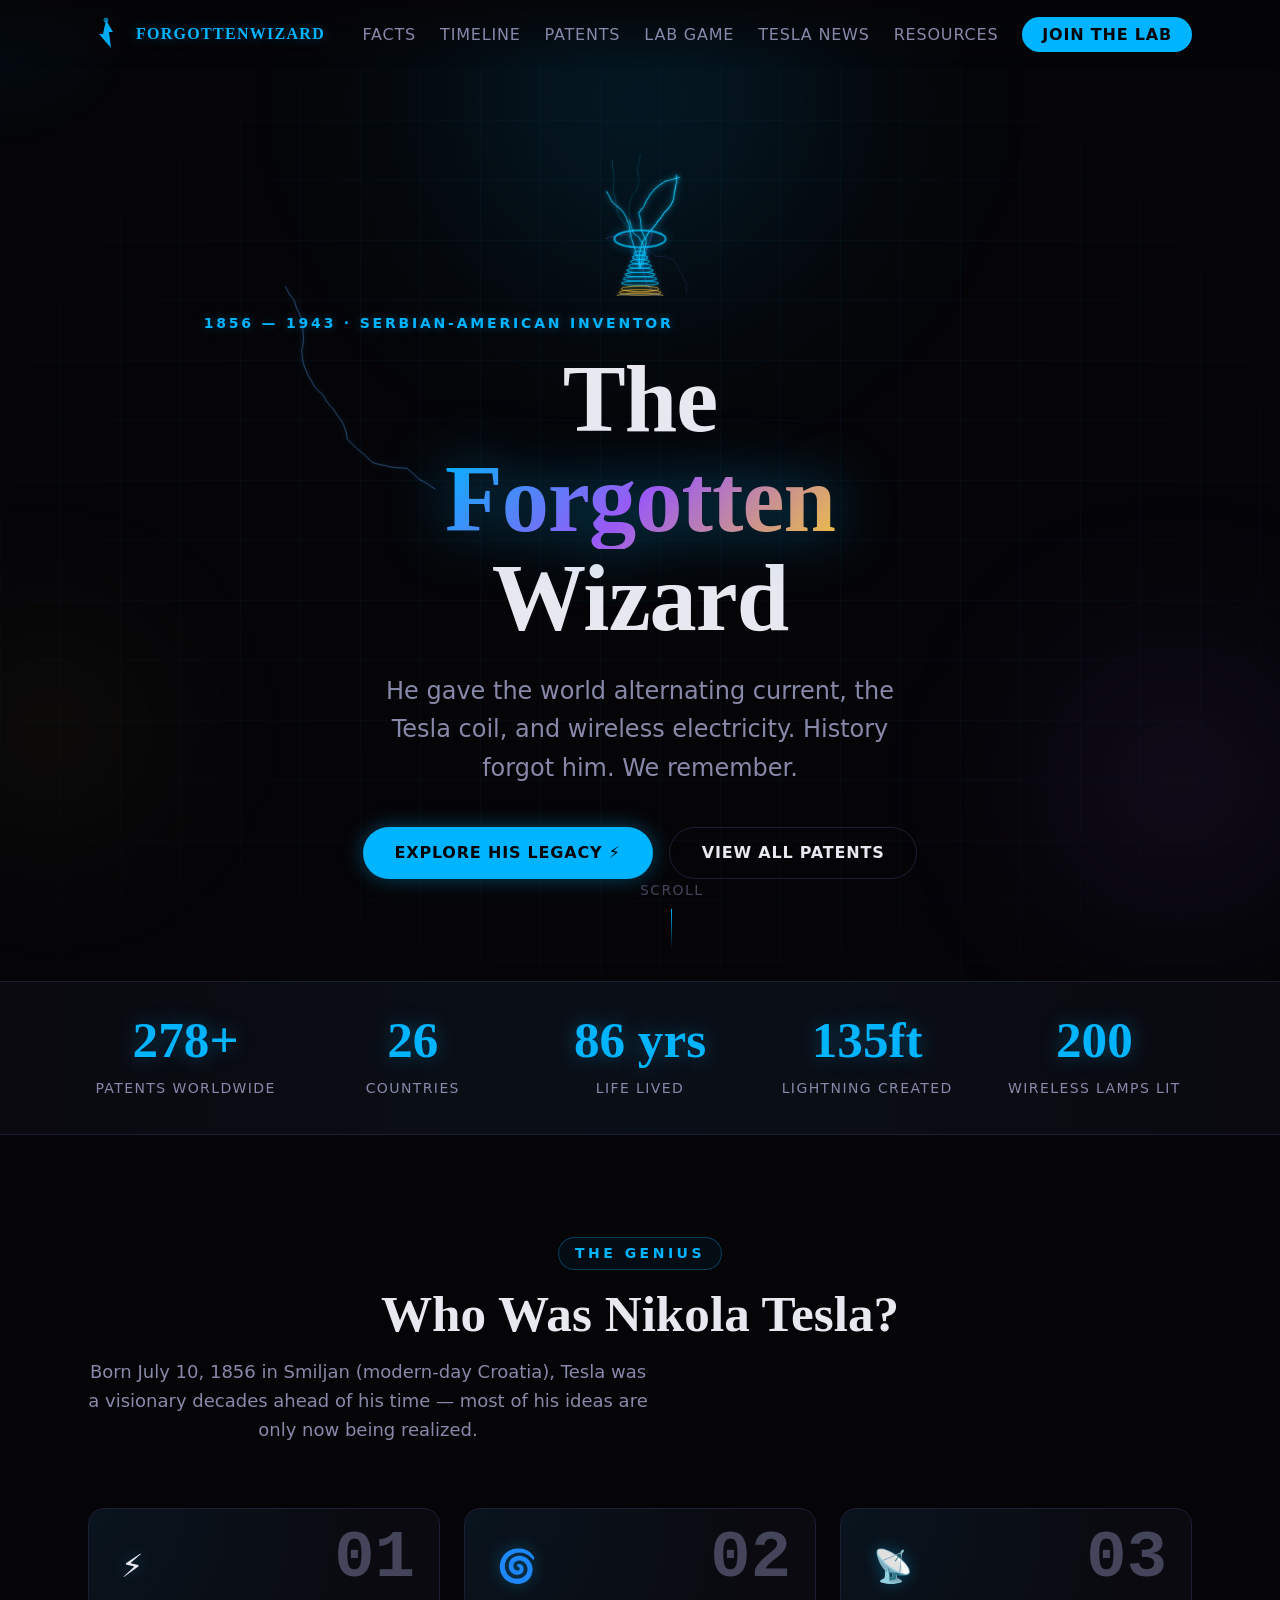
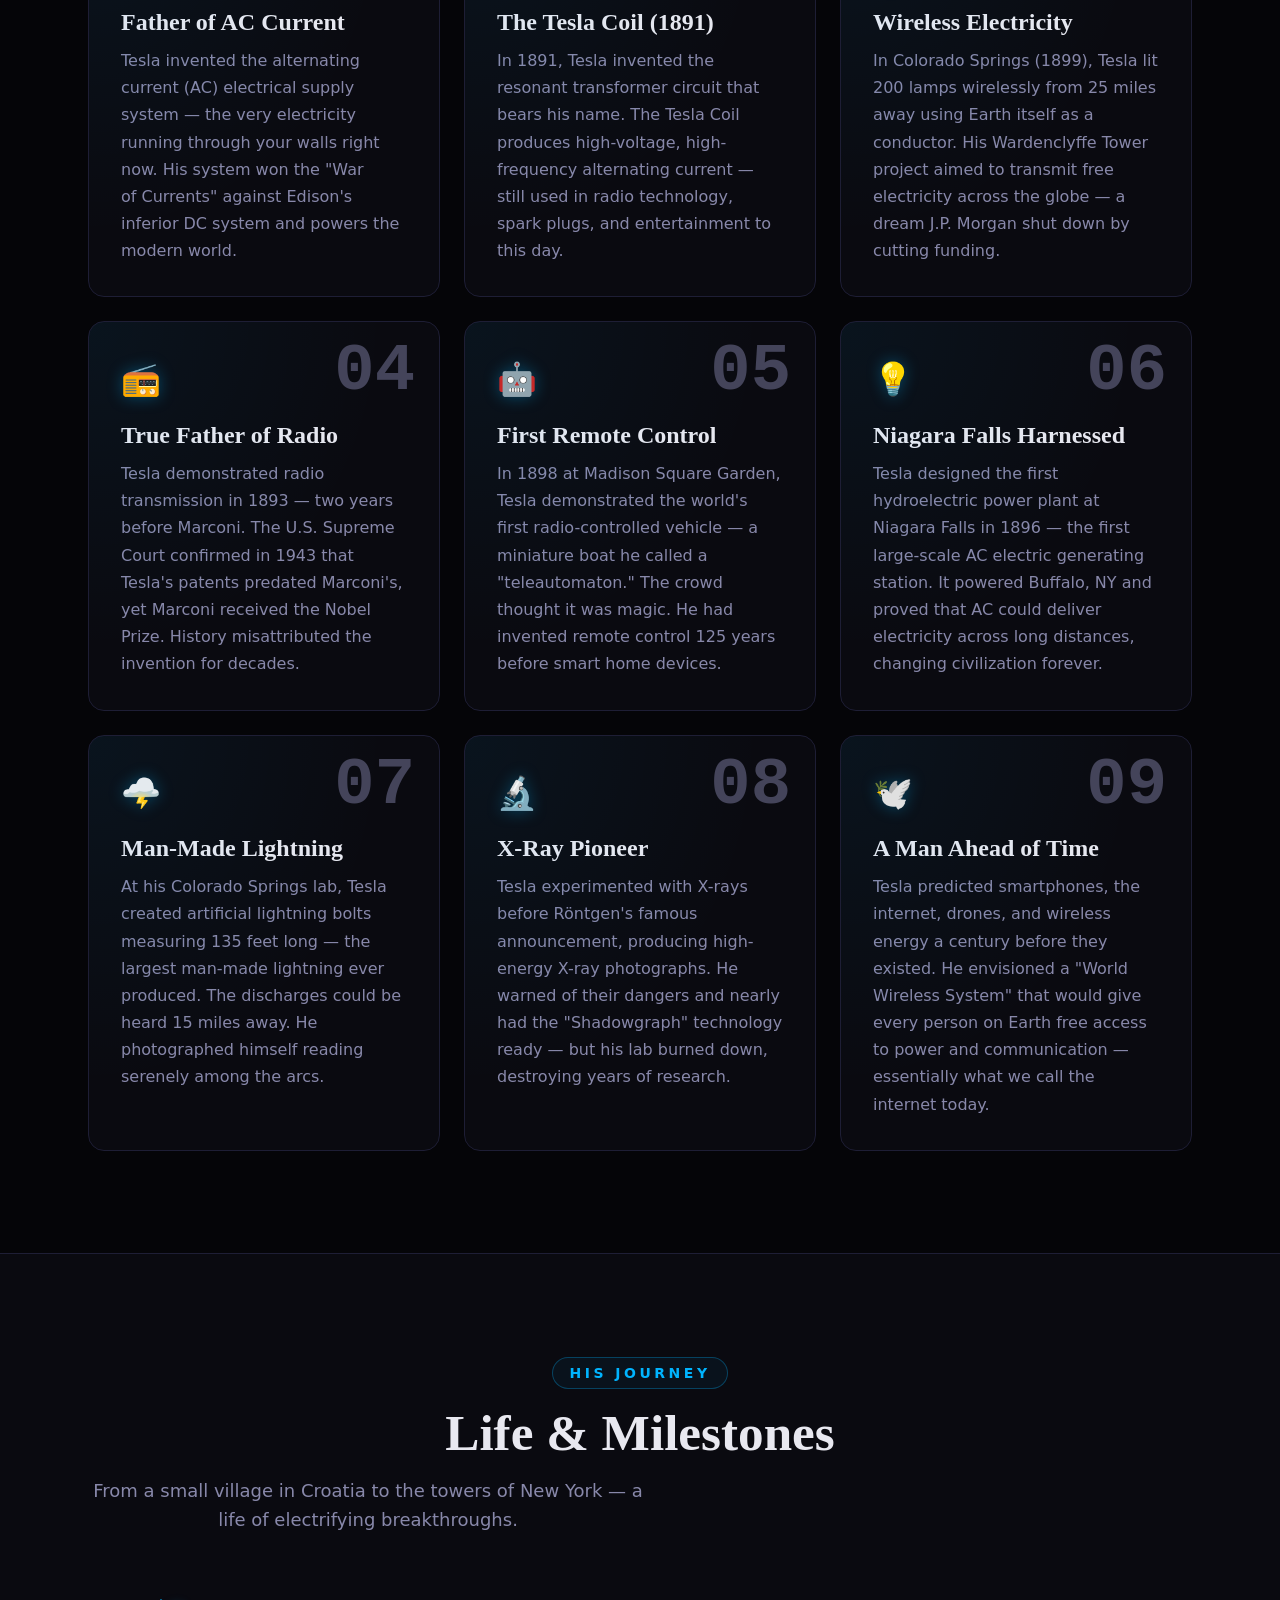
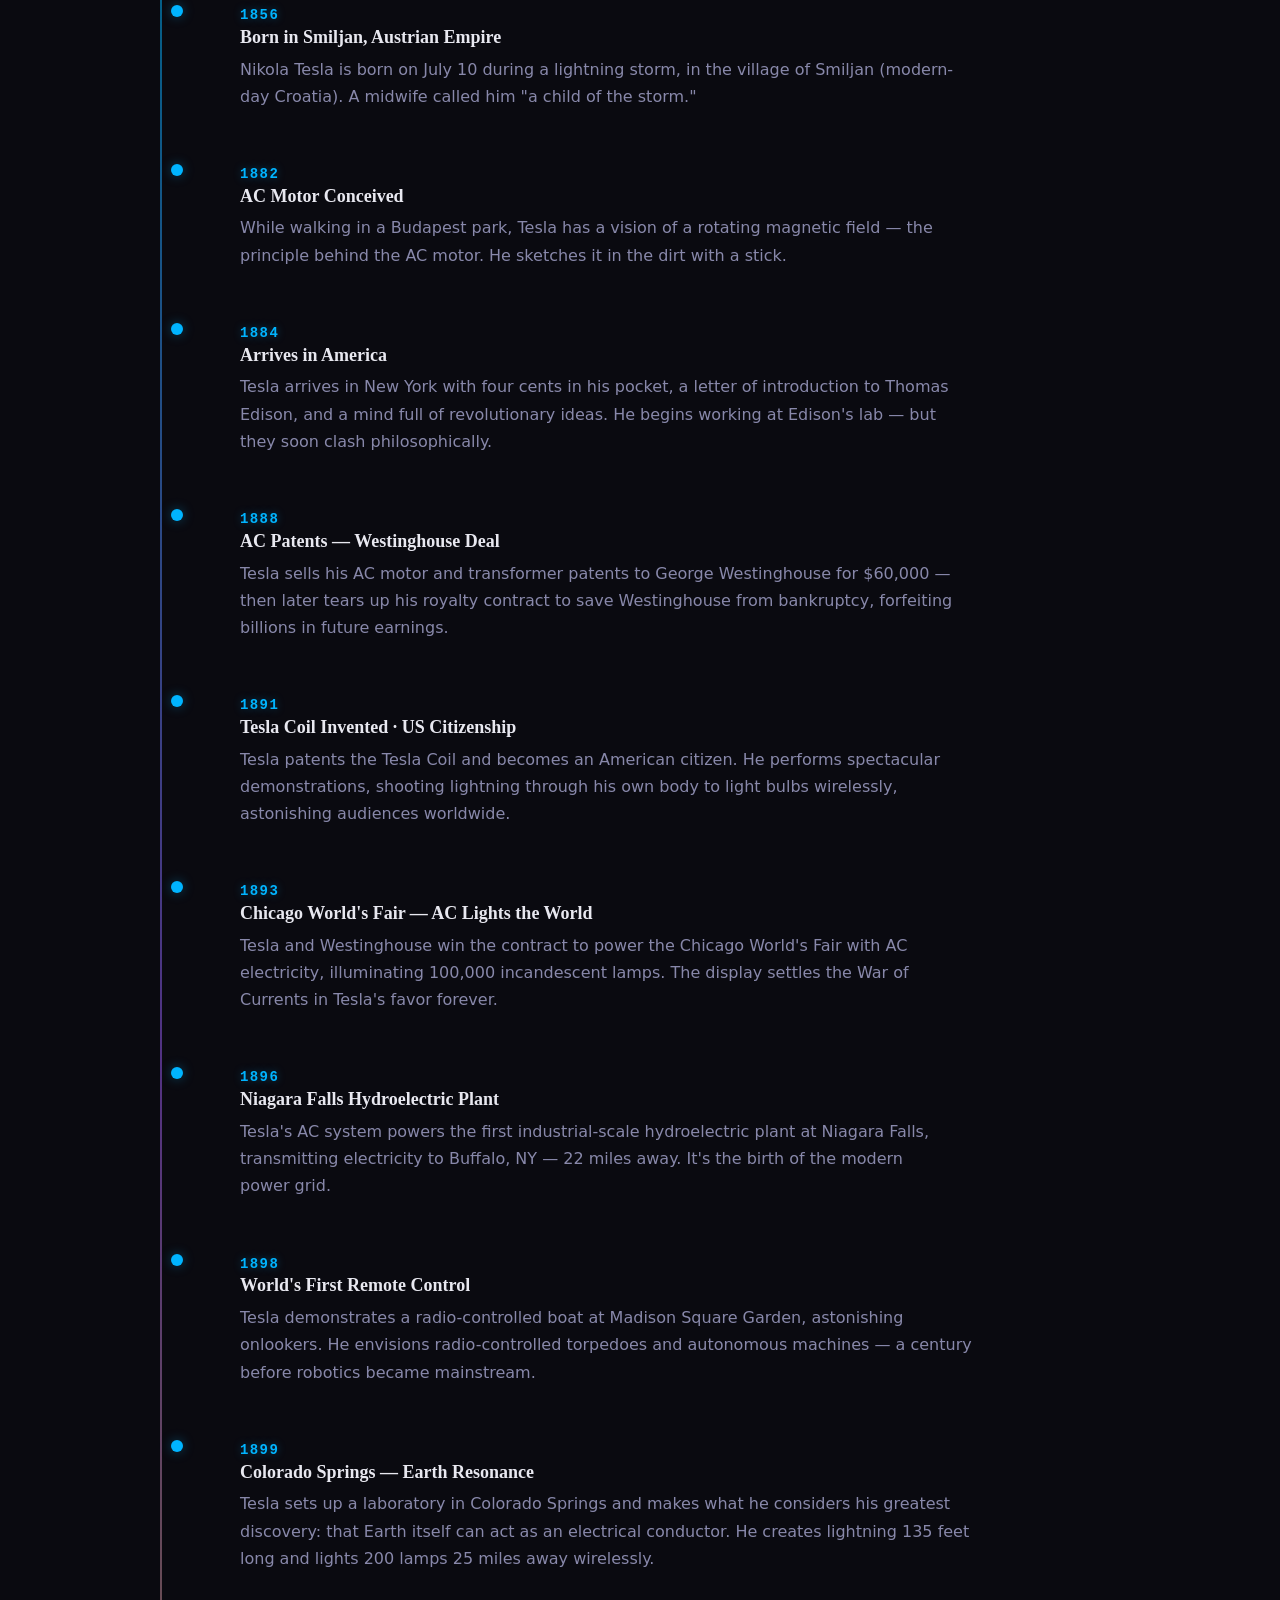
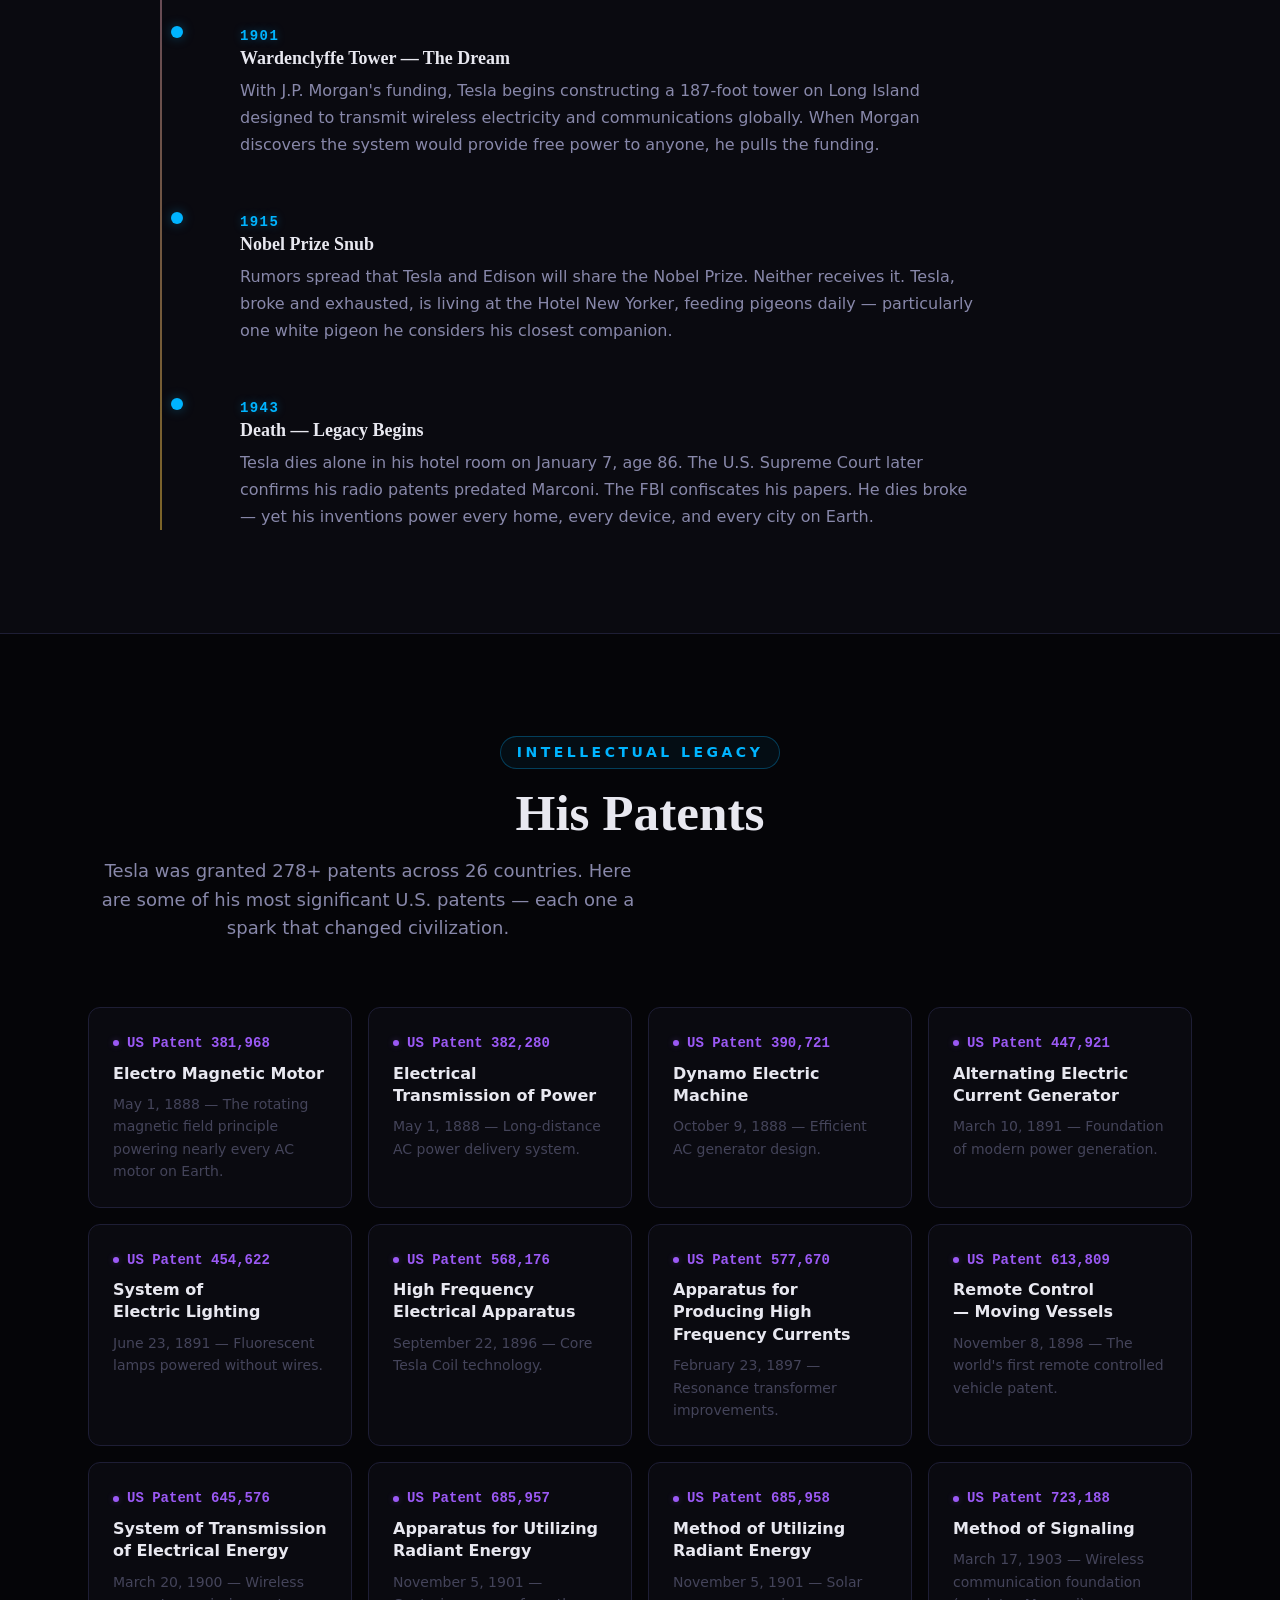
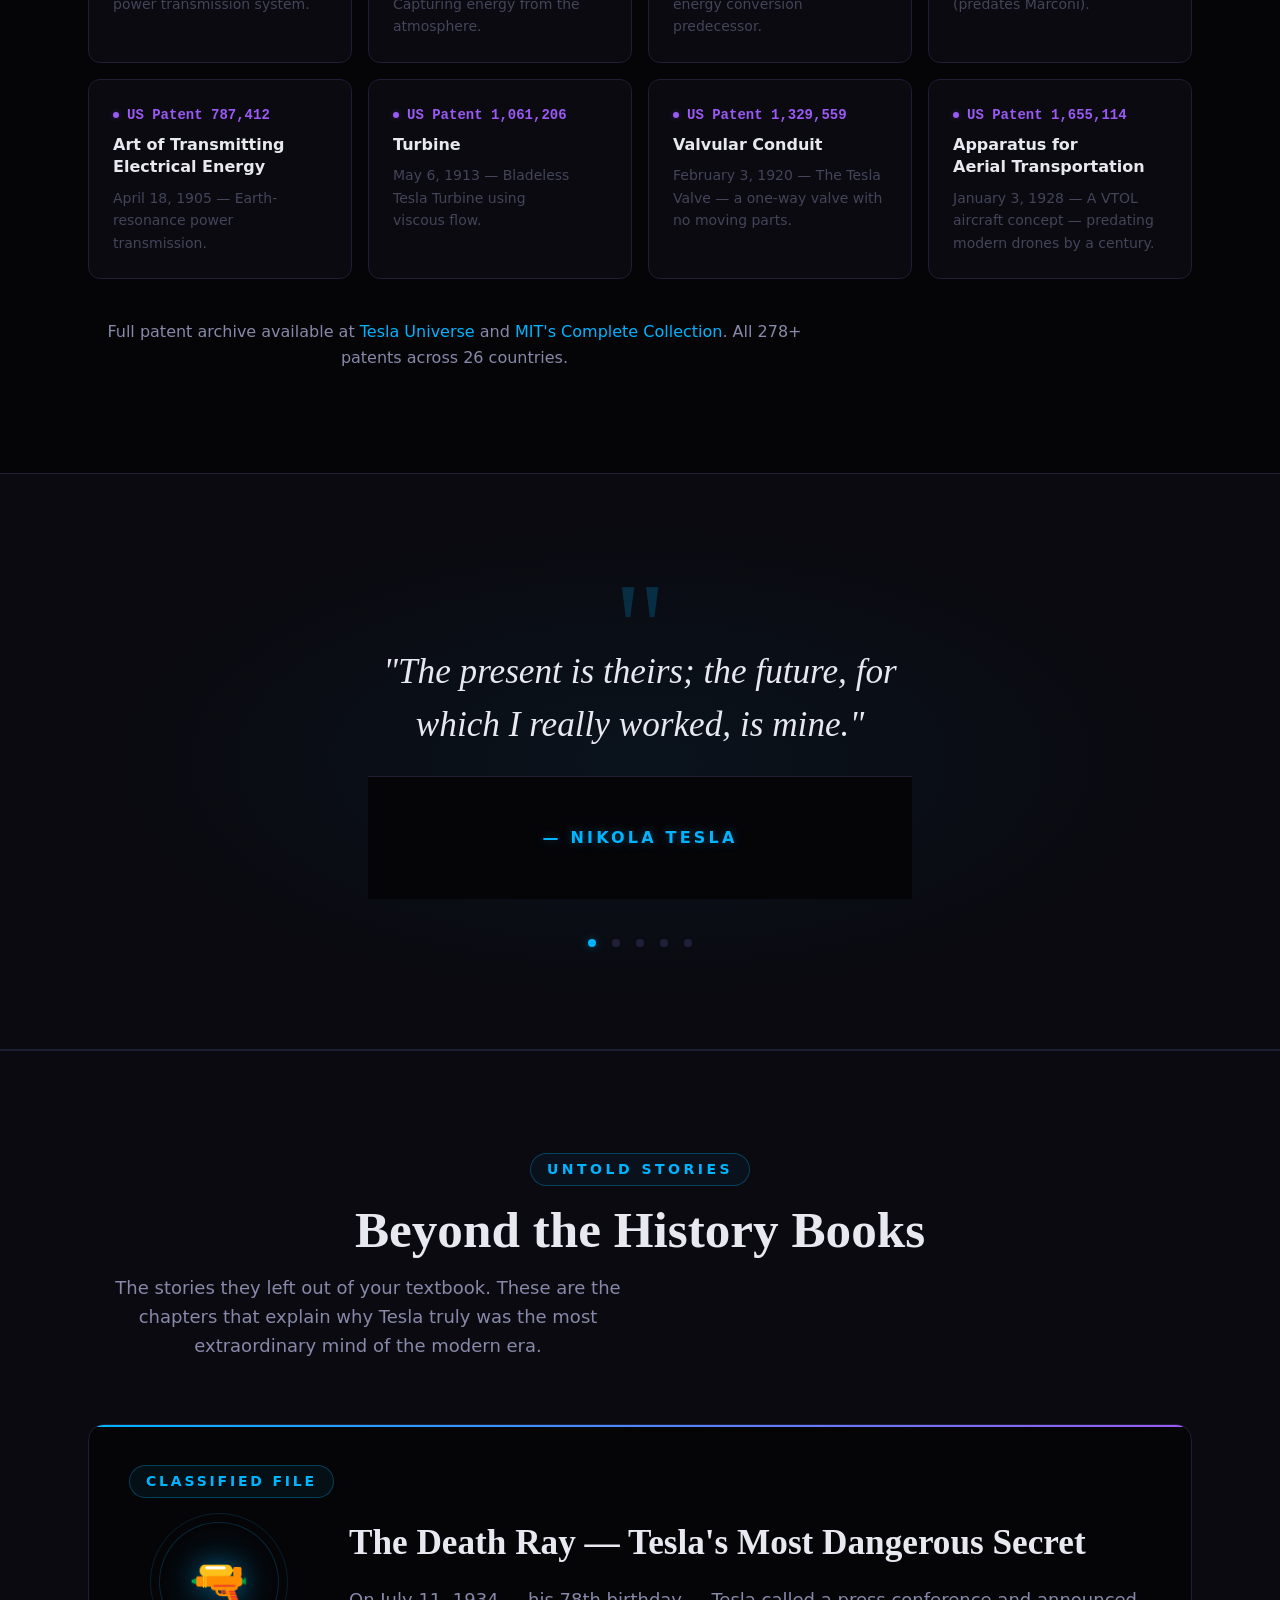
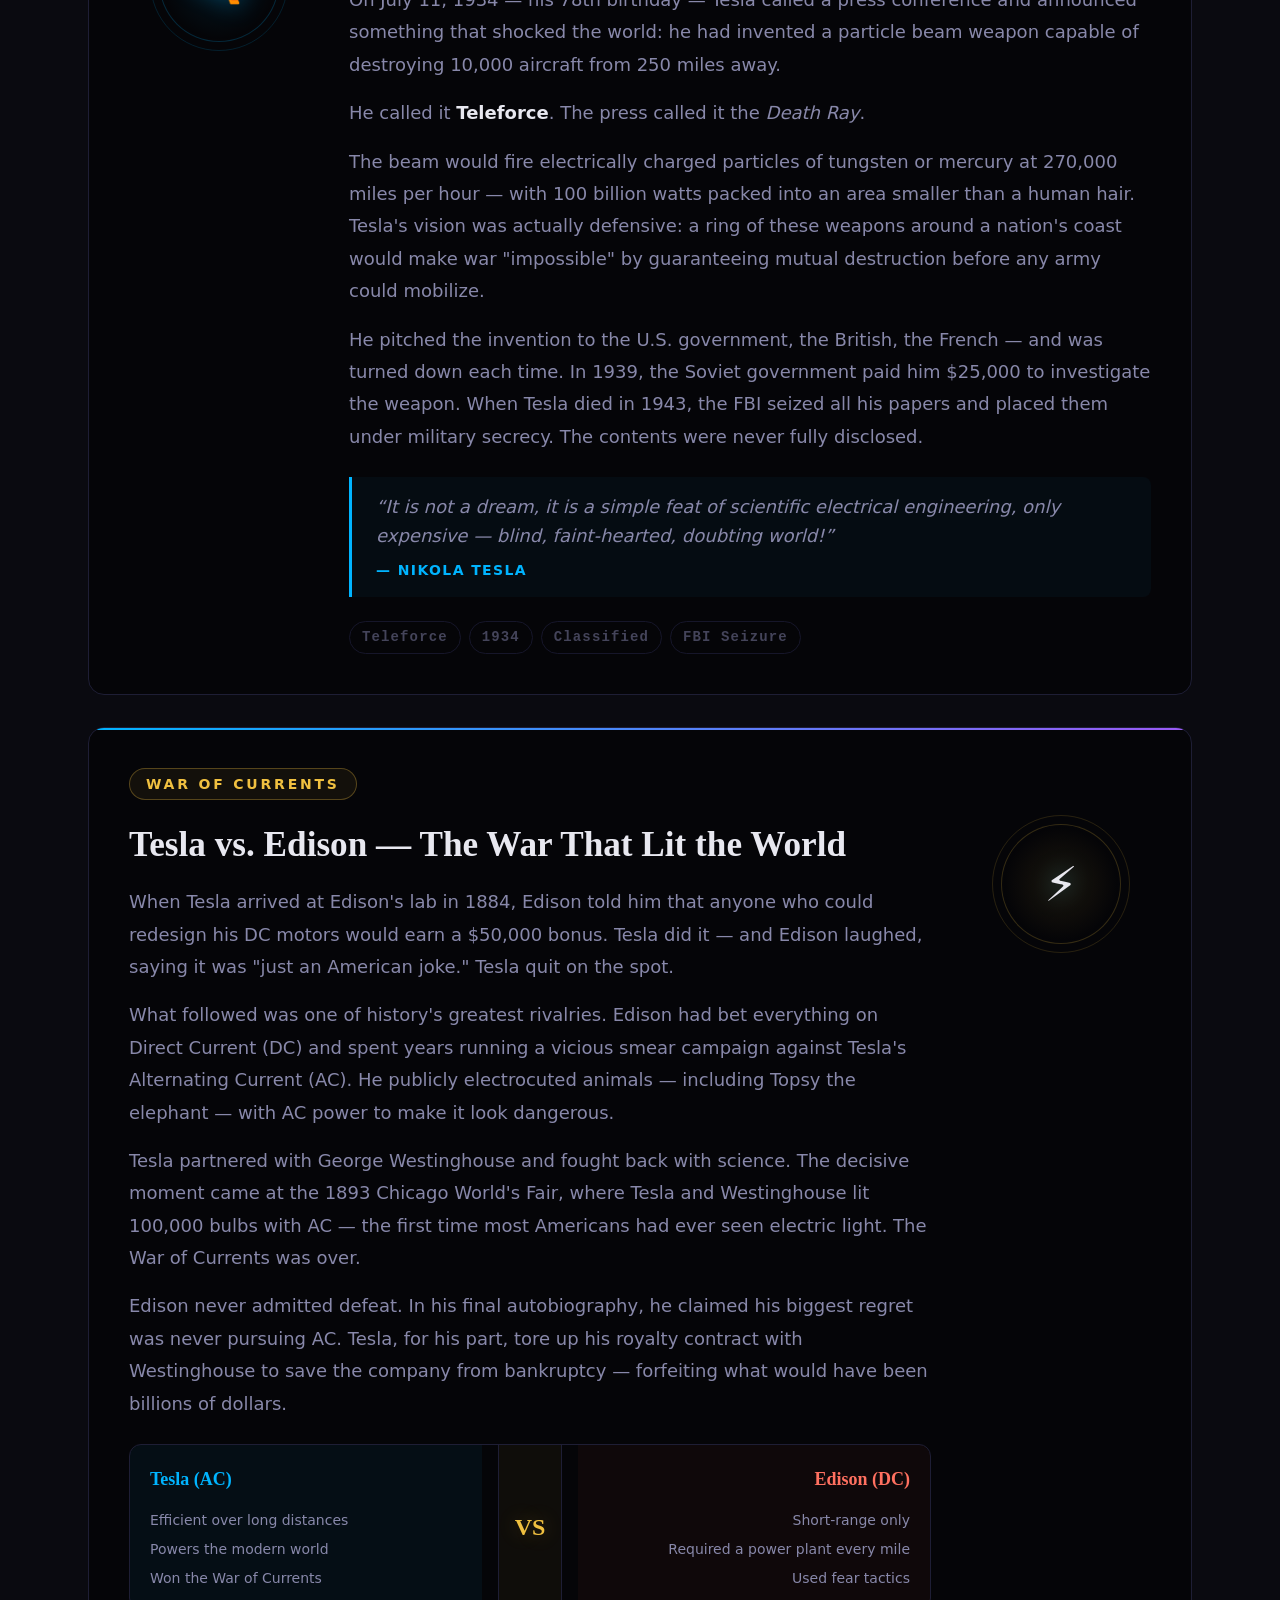
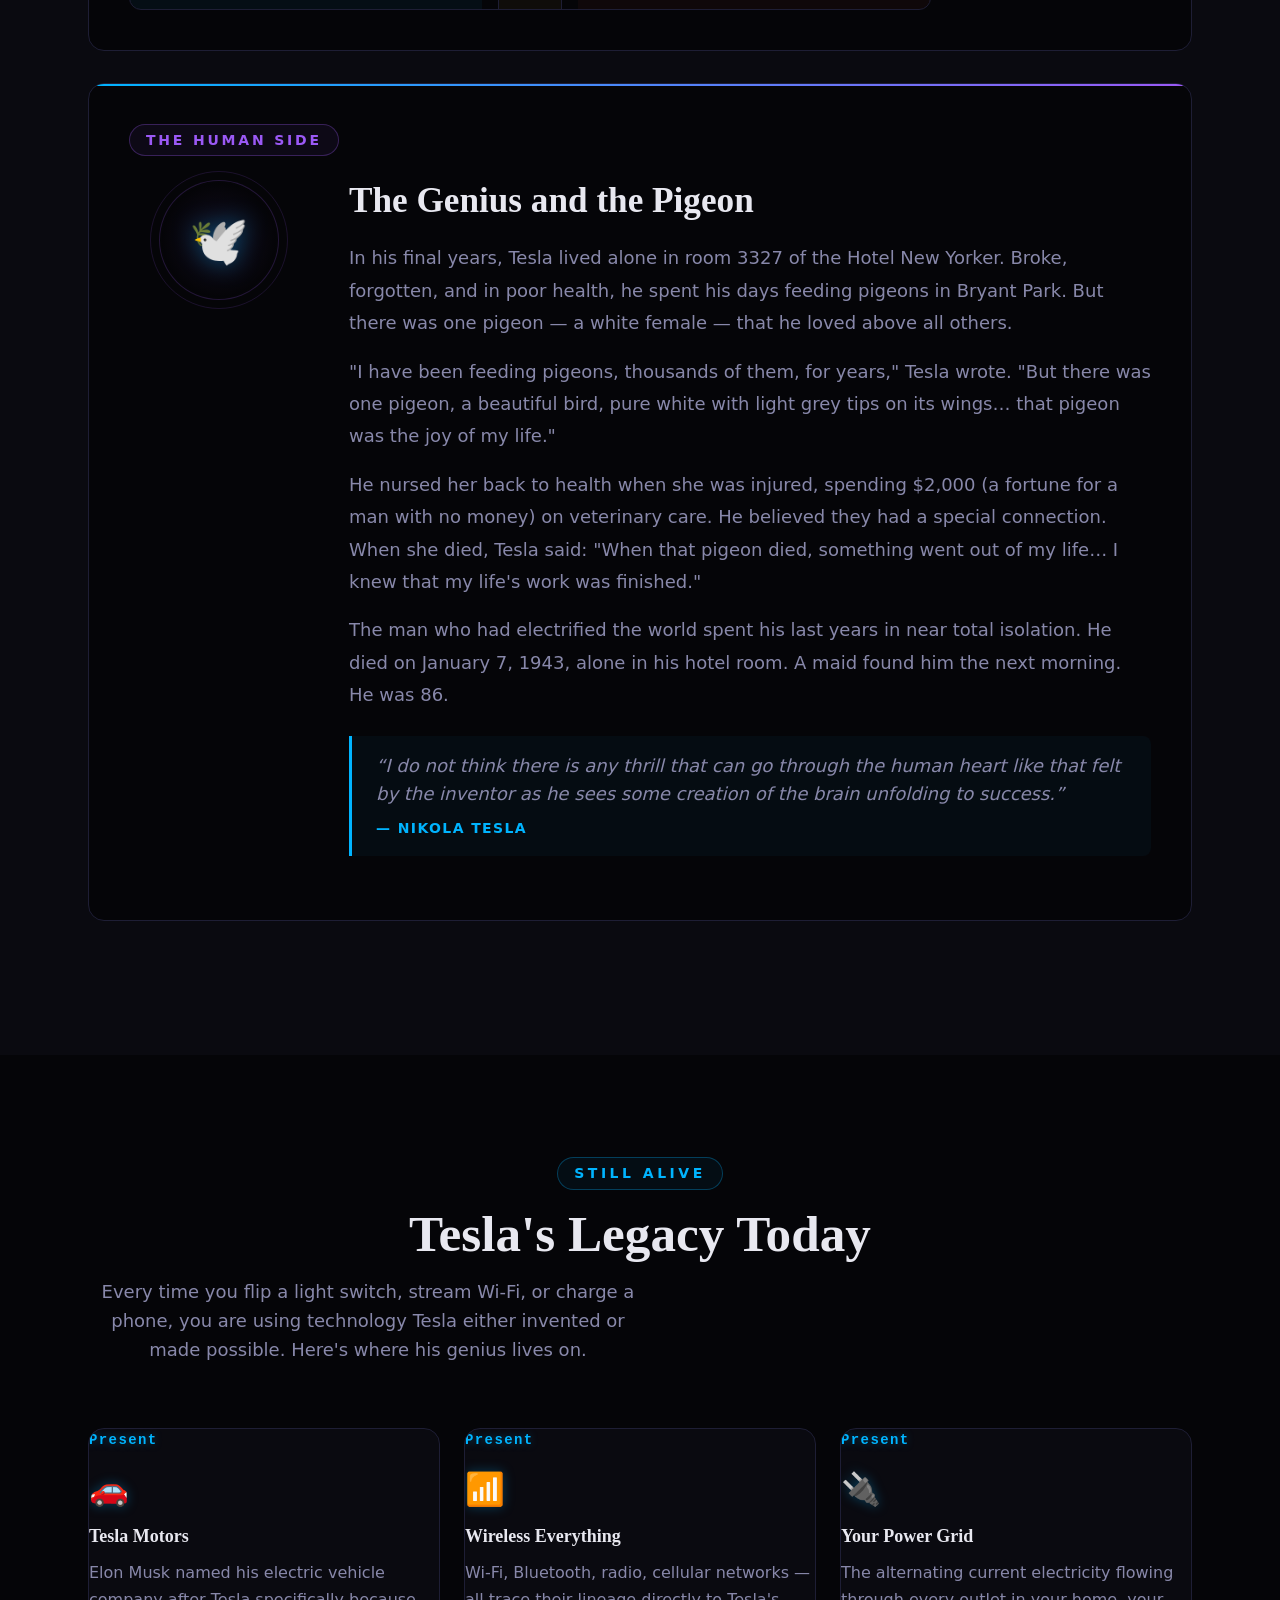
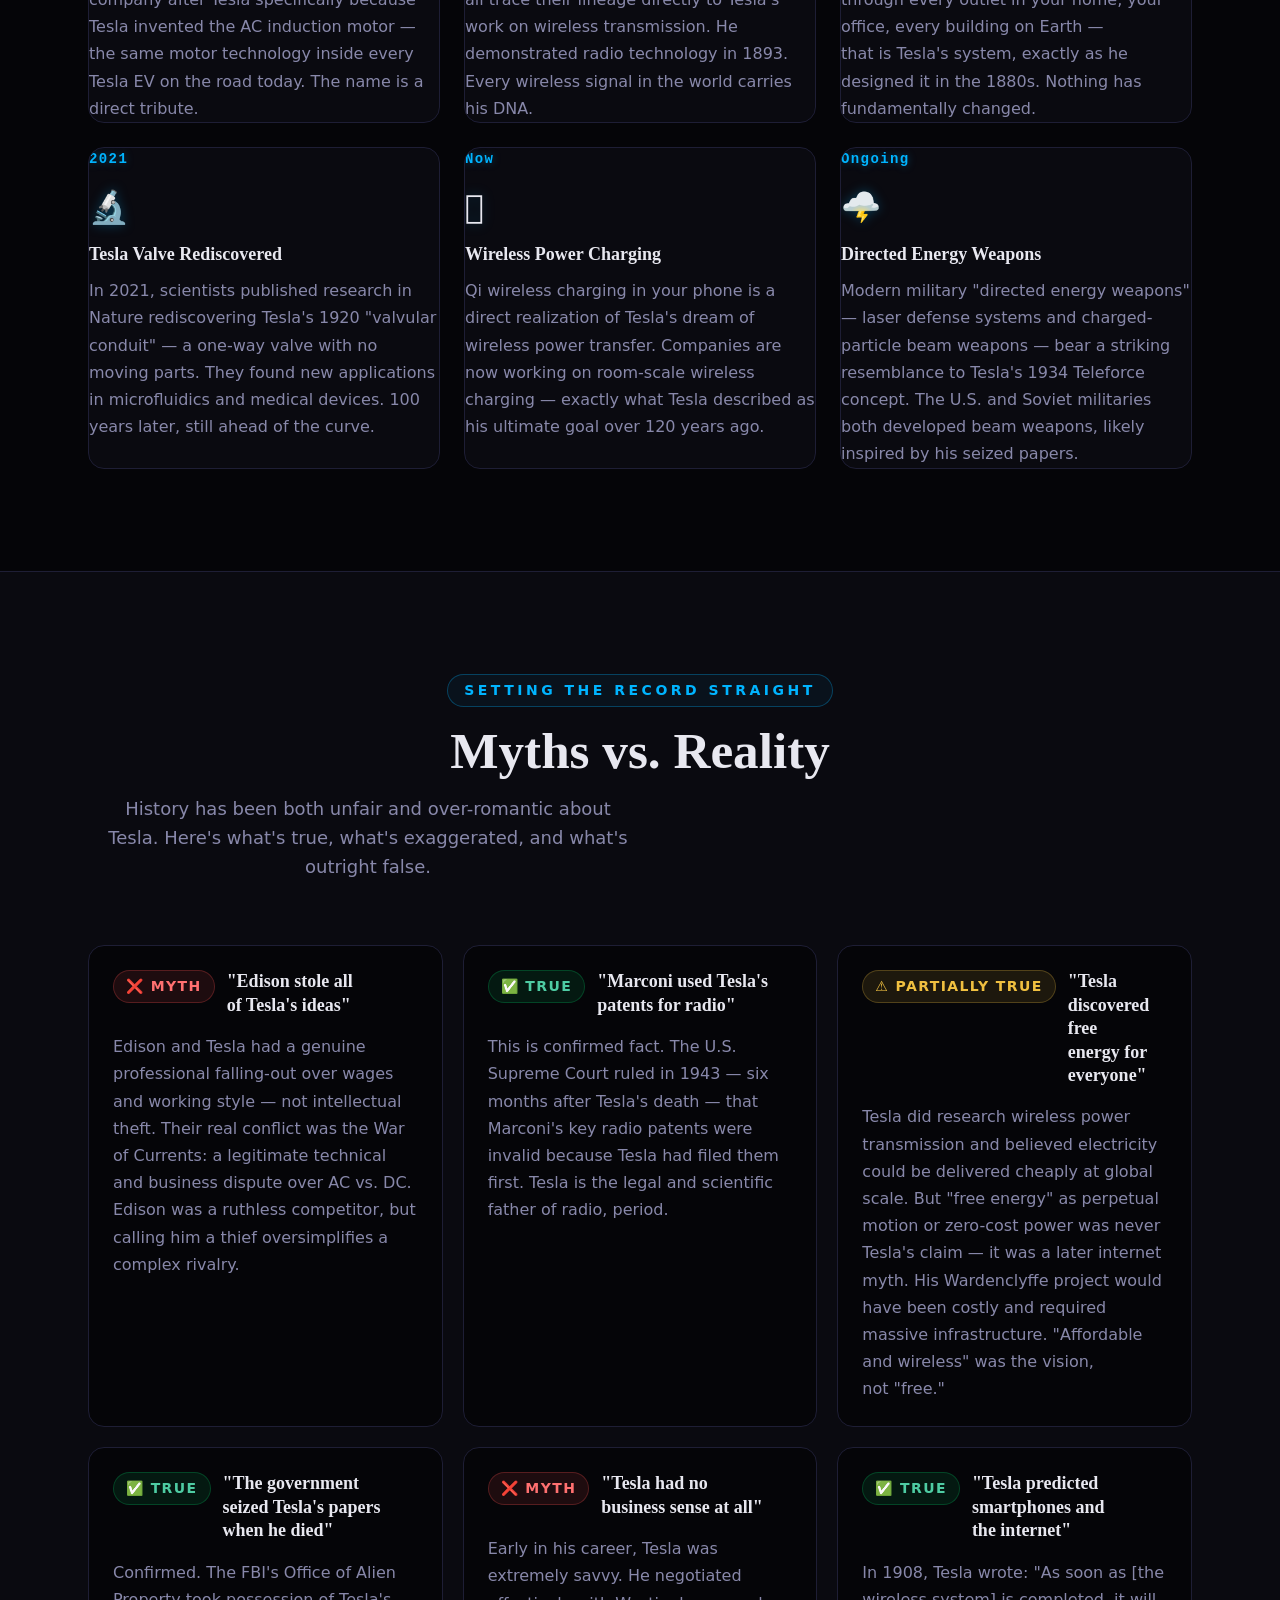
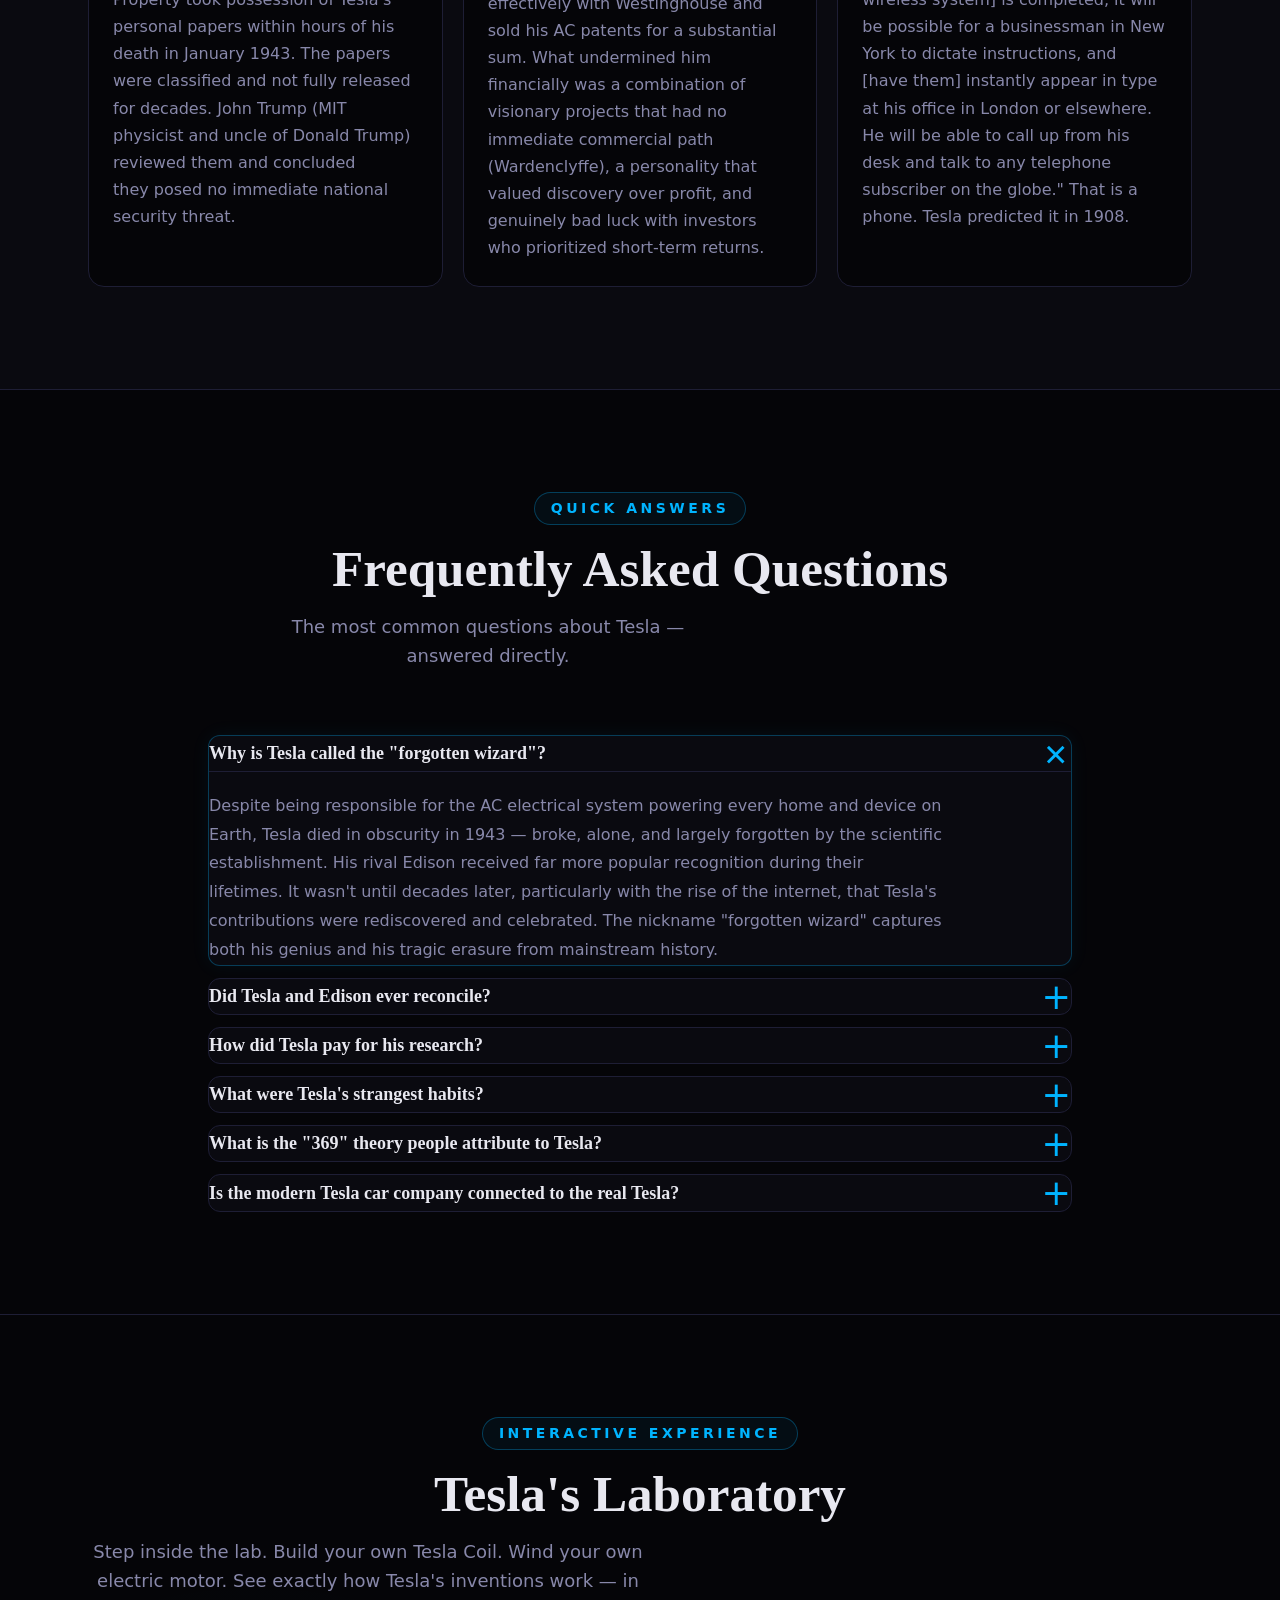
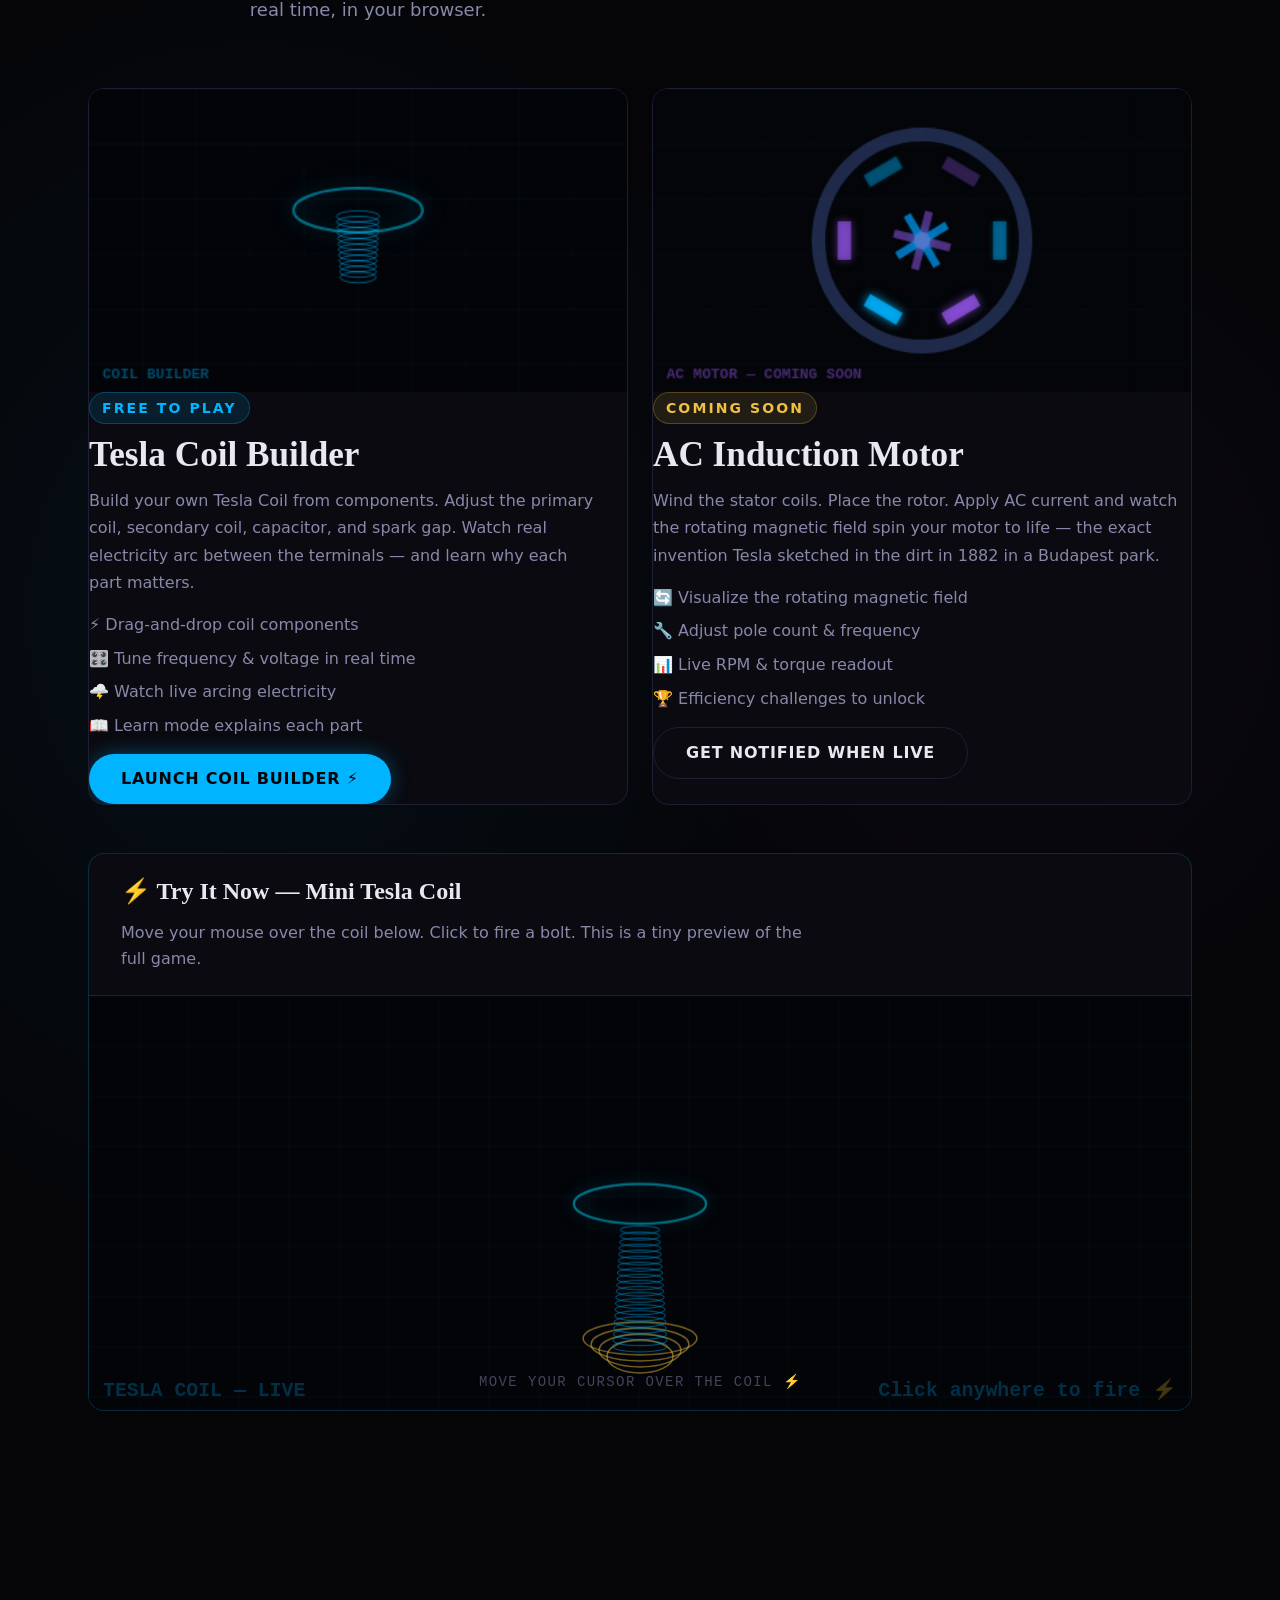
==== index.html @ 952d2e32 "Daily update 2026-06-22: teleforce anniversary post + new video" ====
<!DOCTYPE html>

<html data-theme="dark" lang="en">
<head><link href="https://www.forgottenwizard.com/" rel="canonical"/>
<meta charset="utf-8"/><meta content="Nikola Tesla, Tesla biography, Tesla inventions, Tesla facts, Tesla coil, AC electricity, alternating current, Tesla patents, wireless electricity, Wardenclyffe Tower, Tesla vs Edison, War of Currents, rotating magnetic field, induction motor, Tesla Colorado Springs, Tesla predictions, Tesla free energy, Tesla radio invention, Tesla wireless charging, forgotten inventor, Serbian inventor, Tesla legacy, Tesla timeline, Tesla quotes, Tesla documentary, Tesla museum, Tesla Nobel Prize, Tesla death ray, John G. Trump Tesla memo, Tesla papers 1943, Tesla oscillator, Tesla turbine, Tesla valve, polyphase AC, Tesla fluorescent light, Tesla X-ray, Tesla birthday July 10, Tesla death January 7, forgottenwizard, the forgotten wizard, who invented AC electricity, who invented radio, Nikola Tesla facts for kids, Nikola Tesla inventions list, Tesla predictions 2026, Tesla 2026, wireless power transmission 2026, Tesla wireless energy real, Nikola Tesla Museum closure June 2026, Nikola Tesla Museum Belgrade June 28 2026, Nikola Tesla Museum permanent exhibition upgrades, Tesla radiant energy patent US685957A, apparatus for the utilization of radiant energy, NTT wireless power, NTT laser wireless power, Mitsubishi Heavy Industries wireless power, Nanki-Shirahama Airport laser power, Wakayama Prefecture laser power, DARPA wireless energy, Finland wireless electricity, Tesla dream coming true, laser wireless power, laser power transmission, power beaming, power beaming technology, wireless energy transfer, microwave power beaming, space-based solar power, electric arc lamp, commutator for dynamo-electric machines, US 335, 786, US 334, 823, Aalto University Tesla, Finland wireless power 2026, resonant coupling wireless electricity, Tesla resonant coil, wireless IoT power, Tesla 1891 lecture, Tesla 369, Tesla 3 6 9, Tesla numbers obsession, Tesla OCD, Tesla 369 myth, Tesla key to universe, Tesla viral 2026, Tesla manifestation debunked, Tesla Einstein meme, Nikola Tesla Albert Einstein, Slow English Tesla documentary, English Histoverse Nikola Tesla reaction image, Tesla Fluid Propulsion, Fluid Propulsion patent, April 29 1913, DARPA POWER program, laser power beaming 8.6 km, Teravec Technologies, AI restored Nikola Tesla video, lost Tesla footage AI, Ambivalence Nikola Tesla documentary, The Long Shadow Nikola Tesla documentary, Nikola Tesla - The Genius Who Lit the World and Died With Nothing, The History Profile Nikola Tesla documentary, Nikola Tesla: Genius or Mad Scientist, William C Brown microwave power, microwave power beam history, Goldstone 1975 wireless power, NASA wireless power experiment, power beaming history, William Brown helicopter microwave, 30 kilowatt wireless transmission, laser wireless power transmission, Nanki-Shirahama Airport, Wakayama Prefecture, NTT Mitsubishi Heavy Industries laser power, Nikola Tesla genius or mad scientist documentary, Nikola Tesla and Wireless Energy: A Technology Ahead of Its Time, The Reason of Reasons Nikola Tesla documentary, NTT Mitsubishi Heavy Industries wireless power, kilometer-scale power beaming, Nikola Tesla files still classified, Tesla papers 1943, Office of Alien Property Custodian Tesla, Mad Cave Nikola Tesla, Comixology Originals Nikola Tesla, Nikola Tesla graphic novel August 11 2026, The Rest Is Science Nikola Tesla, Nikola Tesla pigeon story, June 6 1884 Tesla arrives New York, Tesla arrived New York City, Tesla technical secrets history simplified, Sleep Saga Nikola Tesla, Wardenclyffe Tower documentary, World Wireless System, Japan space solar power 2026, Ohi-sama JAXA wireless energy, space-based solar power microwave beam, Tesla solar energy vision orbit, Tesla vanished from history books, Tesla antenna power output, radiant energy experiment, atmospheric electric field harvesting, atmospheric electricity harvesting, Tesla confiscated papers, Tesla missing research, Tesla papers after death, Room 3327 Tesla, Hotel New Yorker Room 3327, Tesla missing crates, Tesla Man from the Future exhibition, Tesla Museum Montenegro Niksic, Tesla Museum traveling exhibition 2026, Tesla 170th anniversary 2026, Nikola Tesla papers seized 1943, Tesla archive custody, Tesla files still classified documentary, Wardenclyffe Tower Shoreham, Tesla wireless transmission station, Tesla classified files, Tesla papers seized 1943, Tesla FBI inventory, FBI Tesla files, Tesla archives Belgrade, Tesla rock opera, Tesla Light It Up, Colorado Springs laboratory, wireless power transmission, NASA confirms Tesla wireless energy, Tesla wireless energy fact check, Tesla wireless power myths, teleforce paper 1944, Tesla teleforce, Tesla charged particle beam" name="keywords"/>
<meta content="width=device-width, initial-scale=1.0" name="viewport"/>
<!-- ═══ SECURITY HEADERS ═══ -->
<!-- Content Security Policy: restrict resource origins -->
<meta content="default-src 'self'; script-src 'self' 'unsafe-inline' https://pagead2.googlesyndication.com https://www.googletagmanager.com; style-src 'self' 'unsafe-inline' https://fonts.googleapis.com; font-src https://fonts.gstatic.com; img-src 'self' data: https:; connect-src 'self'; frame-src https://www.youtube.com; object-src 'none'; base-uri 'self'; form-action 'self';" http-equiv="Content-Security-Policy"/>
<!-- Prevent clickjacking -->
<meta content="SAMEORIGIN" http-equiv="X-Frame-Options"/>
<!-- Prevent MIME sniffing -->
<meta content="nosniff" http-equiv="X-Content-Type-Options"/>
<!-- Referrer policy -->
<meta content="strict-origin-when-cross-origin" name="referrer"/>
<!-- Permissions policy: limit browser features -->
<meta content="camera=(), microphone=(), geolocation=(), payment=()" http-equiv="Permissions-Policy"/>
<!-- ═══ SEO ═══ -->
<meta content="ForgottenWizard.com — A tribute to Nikola Tesla, the visionary genius who gave the world alternating current, the Tesla Coil, and the dream of wireless electricity. Explore his life, patents, and legacy." name="description"/>
<meta content="index, follow" name="robots"/>
<meta content="ForgottenWizard.com" name="author"/>
<!-- ═══ OPEN GRAPH ═══ -->
<meta content="The Forgotten Wizard — Nikola Tesla" property="og:title"/>
<meta content="Discover the life, inventions, and forgotten legacy of Nikola Tesla — the man who illuminated the world." property="og:description"/>
<meta content="website" property="og:type"/>
<meta content="https://www.forgottenwizard.com/" property="og:url"/>
<meta content="ForgottenWizard.com" property="og:site_name"/>
<meta content="summary_large_image" name="twitter:card"/>
<meta content="The Forgotten Wizard — Nikola Tesla" name="twitter:title"/>
<meta content="The forgotten genius who lit the world. Explore Tesla's inventions, patents, and legacy." name="twitter:description"/>
<!-- ═══ STRUCTURED DATA ═══ -->
<script type="application/ld+json">{
  "@context": "https://schema.org",
  "@graph": [
    {
      "@type": "WebSite",
      "@id": "https://www.forgottenwizard.com/#website",
      "url": "https://www.forgottenwizard.com/",
      "name": "The Forgotten Wizard — Nikola Tesla",
      "description": "The most complete Nikola Tesla tribute on the web — facts, patents, timeline, interactive games, and Tesla news.",
      "publisher": {
        "@type": "Organization",
        "name": "Web Guy Nick LLC",
        "email": "info@webguynick.com"
      },
      "potentialAction": {
        "@type": "SearchAction",
        "target": "https://www.forgottenwizard.com/?s={search_term_string}",
        "query-input": "required name=search_term_string"
      },
      "dateModified": "2026-06-22"
    },
    {
      "@type": "WebPage",
      "@id": "https://www.forgottenwizard.com/#webpage",
      "url": "https://www.forgottenwizard.com/",
      "name": "Nikola Tesla — The Forgotten Wizard | Facts, Inventions & Legacy",
      "description": "Discover Nikola Tesla — the Serbian-American inventor of AC electricity, the Tesla coil, wireless power transmission, and radio. Explore 278 patents, interactive experiments, a full biography, historical timeline, and a free browser game. Updated daily with Tesla news.",
      "isPartOf": {
        "@id": "https://www.forgottenwizard.com/#website"
      },
      "about": {
        "@id": "https://www.forgottenwizard.com/#tesla"
      },
      "primaryImageOfPage": {
        "@type": "ImageObject",
        "url": "https://www.forgottenwizard.com/images/og-image-final.png",
        "width": 1200,
        "height": 630
      },
      "speakable": {
        "@type": "SpeakableSpecification",
        "cssSelector": [
          ".hero__title",
          ".hero__subtitle",
          ".fact-card__text",
          ".news-card__excerpt",
          ".faq-item__a"
        ]
      },
      "breadcrumb": {
        "@type": "BreadcrumbList",
        "itemListElement": [
          {
            "@type": "ListItem",
            "position": 1,
            "name": "Home",
            "item": "https://www.forgottenwizard.com/"
          }
        ]
      },
      "dateModified": "2026-06-22"
    },
    {
      "@type": "Person",
      "@id": "https://www.forgottenwizard.com/#tesla",
      "name": "Nikola Tesla",
      "alternateName": [
        "The Forgotten Wizard",
        "The Master of Lightning",
        "Tesla"
      ],
      "birthDate": "1856-07-10",
      "deathDate": "1943-01-07",
      "birthPlace": {
        "@type": "Place",
        "name": "Smiljan, Austrian Empire (modern-day Croatia)"
      },
      "deathPlace": {
        "@type": "Place",
        "name": "New York City, New York, USA"
      },
      "nationality": [
        {
          "@type": "Country",
          "name": "Serbia"
        },
        {
          "@type": "Country",
          "name": "United States"
        }
      ],
      "jobTitle": [
        "Inventor",
        "Electrical Engineer",
        "Mechanical Engineer",
        "Futurist"
      ],
      "description": "Nikola Tesla (July 10, 1856 – January 7, 1943) was a Serbian-American inventor and electrical engineer who designed the modern alternating current (AC) power system used worldwide. He held 278+ patents across 26 countries covering AC motors, the Tesla coil, radio transmission, wireless energy transfer, fluorescent lighting, X-ray devices, and remote control. Despite powering the modern world, Tesla died in poverty and obscurity — earning the nickname The Forgotten Wizard.",
      "knowsAbout": [
        "Alternating Current",
        "Tesla Coil",
        "Wireless Electricity",
        "Radio Transmission",
        "Rotating Magnetic Field",
        "AC Induction Motor",
        "Wardenclyffe Tower",
        "X-ray",
        "Remote Control",
        "Polyphase System",
        "Fluorescent Lighting",
        "Power Beaming"
      ],
      "award": [
        "Edison Medal (1916)",
        "Order of the White Eagle",
        "Order of St. Sava"
      ],
      "sameAs": [
        "https://en.wikipedia.org/wiki/Nikola_Tesla",
        "https://www.britannica.com/biography/Nikola-Tesla",
        "https://www.smithsonianmag.com/category/nikola-tesla/",
        "https://www.pbs.org/tesla/",
        "https://teslaresearchlibrary.com/"
      ],
      "dateModified": "2026-06-22"
    },
    {
      "@type": "Article",
      "@id": "https://www.forgottenwizard.com/#article",
      "headline": "Nikola Tesla: The Forgotten Wizard Who Powered the Modern World",
      "description": "A comprehensive educational resource about Nikola Tesla — his life, patents, inventions, and enduring scientific legacy. Includes interactive Tesla coil simulation, patent explorer, historical timeline, and curated Tesla news updated daily.",
      "author": {
        "@type": "Organization",
        "name": "Web Guy Nick LLC"
      },
      "publisher": {
        "@type": "Organization",
        "name": "Web Guy Nick LLC",
        "email": "info@webguynick.com"
      },
      "datePublished": "2025-01-01",
      "about": {
        "@id": "https://www.forgottenwizard.com/#tesla"
      },
      "image": "https://www.forgottenwizard.com/images/og-image-final.png",
      "mainEntityOfPage": "https://www.forgottenwizard.com/",
      "keywords": "Nikola Tesla, Tesla inventions, AC electricity, Tesla coil, wireless power, Tesla patents, War of Currents, Wardenclyffe Tower",
      "dateModified": "2026-06-22"
    },
    {
      "@type": "FAQPage",
      "mainEntity": [
        {
          "@type": "Question",
          "name": "What did Nikola Tesla invent?",
          "acceptedAnswer": {
            "@type": "Answer",
            "text": "Nikola Tesla invented the AC induction motor, Tesla coil, polyphase AC electricity system, radio transmission, wireless electricity transfer, fluorescent lighting, remote control, and numerous other electrical devices. He held 278+ patents across 26 countries."
          }
        },
        {
          "@type": "Question",
          "name": "Did Tesla invent radio or Marconi?",
          "acceptedAnswer": {
            "@type": "Answer",
            "text": "Tesla invented radio. The U.S. Supreme Court ruled in 1943 that Tesla's radio patents predated Marconi's, officially recognizing Tesla as the inventor of radio transmission."
          }
        },
        {
          "@type": "Question",
          "name": "Why is Tesla called the forgotten wizard?",
          "acceptedAnswer": {
            "@type": "Answer",
            "text": "Tesla died penniless and nearly forgotten in 1943, despite inventing the technologies that power modern civilization. His rival Thomas Edison had far better marketing and business connections. Tesla was largely erased from popular history for decades, earning him the nickname 'The Forgotten Wizard.'"
          }
        },
        {
          "@type": "Question",
          "name": "How many patents did Nikola Tesla have?",
          "acceptedAnswer": {
            "@type": "Answer",
            "text": "Nikola Tesla was granted 278+ patents in 26 countries throughout his lifetime, covering inventions in AC electricity, radio, motors, generators, turbines, and wireless energy transmission."
          }
        },
        {
          "@type": "Question",
          "name": "Is wireless charging based on Tesla's work?",
          "acceptedAnswer": {
            "@type": "Answer",
            "text": "Yes. The resonant electromagnetic coupling principle behind modern wireless charging (Qi standard, wireless earbuds, etc.) is directly descended from Tesla's 1891 experiments at Columbia College, where he lit lamps wirelessly using high-frequency resonant coils."
          }
        },
        {
          "@type": "Question",
          "name": "What was Tesla's greatest unfulfilled project?",
          "acceptedAnswer": {
            "@type": "Answer",
            "text": "Wardenclyffe Tower, built on Long Island 1901–1902 and funded by J.P. Morgan, was Tesla's most ambitious project: a 187-foot tower designed to transmit electricity and communications wirelessly around the globe. Funding collapsed in 1906 and the tower was demolished in 1917."
          }
        }
      ],
      "dateModified": "2026-06-22"
    }
  ]
}</script>
<!-- ═══════════════════════════════════
     PAGE TITLE & SEO
     ════════════════════════════════════ -->
<title>Nikola Tesla — The Forgotten Wizard | Facts, Inventions &amp; Legacy</title>
<!-- Primary Meta -->
<meta content="Discover Nikola Tesla — the inventor of AC electricity, Tesla coil, wireless power, and radio. Interactive facts, 278 patents, biography, timeline, and a free browser game. The most complete Tesla tribute on the web." name="description"/>
<meta content="index, follow, max-snippet:-1, max-image-preview:large, max-video-preview:-1" name="robots"/>
<meta content="Web Guy Nick LLC" name="author"/>
<meta content="GhNW1gT9uk4Vv_DAsEWGQd9BQC-BeYOlmPi84qZwtM8" name="google-site-verification"/>
<meta content="#050508" name="theme-color"/>
<!-- Open Graph (Facebook, LinkedIn, Discord, iMessage) -->
<meta content="website" property="og:type"/>
<meta content="https://www.forgottenwizard.com/" property="og:url"/>
<meta content="Nikola Tesla — The Forgotten Wizard | Facts, Inventions &amp; Legacy" property="og:title"/>
<meta content="The inventor of AC electricity, the Tesla coil, and wireless power. Explore 278 patents, an interactive timeline, deep-dive stories, and a playable Tesla Coil Builder. Free forever." property="og:description"/>
<meta content="https://www.forgottenwizard.com/images/og-image-final.png" property="og:image"/>
<meta content="1200" property="og:image:width"/>
<meta content="630" property="og:image:height"/>
<meta content="The Forgotten Wizard — Nikola Tesla tribute website with electric Tesla coil and lightning" property="og:image:alt"/>
<meta content="The Forgotten Wizard" property="og:site_name"/>
<meta content="en_US" property="og:locale"/>
<!-- Twitter / X Card -->
<meta content="summary_large_image" name="twitter:card"/>
<meta content="@crazycatvid" name="twitter:site"/>
<meta content="Nikola Tesla — The Forgotten Wizard" name="twitter:title"/>
<meta content="AC electricity. Tesla coil. Wireless power. Radio. One man invented all of it — and history forgot him. We remember." name="twitter:description"/>
<meta content="https://www.forgottenwizard.com/images/og-image-final.png" name="twitter:image"/>
<meta content="Tesla coil firing lightning bolts — The Forgotten Wizard" name="twitter:image:alt"/>
<!-- Favicon — all sizes -->
<link href="images/favicon.ico" rel="icon" type="image/x-icon"/>
<link href="images/favicon-16.png" rel="icon" sizes="16x16" type="image/png"/>
<link href="images/favicon-32.png" rel="icon" sizes="32x32" type="image/png"/>
<link href="images/favicon-192.png" rel="icon" sizes="192x192" type="image/png"/>
<link href="images/apple-touch-icon.png" rel="apple-touch-icon" sizes="180x180"/>
<meta content="images/favicon-192.png" name="msapplication-TileImage"/>
<meta content="#050508" name="msapplication-TileColor"/>
<!-- Fonts -->
<link href="https://fonts.googleapis.com" rel="preconnect"/>
<link crossorigin="" href="https://fonts.gstatic.com" rel="preconnect"/>
<link href="https://fonts.googleapis.com/css2?family=Cinzel:wght@400;600;700;900&amp;family=Inter:wght@400;500;600&amp;family=JetBrains+Mono:wght@400;600;700&amp;display=swap" rel="stylesheet"/>
<!-- Styles -->
<link href="css/style.css" rel="stylesheet"/>
<!-- Google AdSense -->
<script async="" crossorigin="anonymous" src="https://pagead2.googlesyndication.com/pagead/js/adsbygoogle.js?client=ca-pub-8440835933078437"></script>
</head>
<body>
<!-- Global lightning canvas -->
<canvas aria-hidden="true" id="lightning-canvas"></canvas>
<!-- Cursor glow -->
<div aria-hidden="true" id="cursor-glow"></div>
<!-- Scroll progress bar -->
<div aria-hidden="true" id="scroll-progress"></div>
<!-- ═══════════════════════════════════════
       NAVIGATION
  ═══════════════════════════════════════ -->
<nav aria-label="Main navigation" class="nav">
<div class="container">
<div class="nav__inner">
<!-- Logo -->
<a aria-label="ForgottenWizard Home" class="nav__logo" href="#">
<svg aria-hidden="true" class="nav__logo-mark" fill="none" viewbox="0 0 36 36">
<rect fill="#050508" height="36" rx="8" width="36"></rect>
<path d="M18 4 L25 16 H21 L23 32 L11 18 H15 Z" fill="#00b4ff" opacity="0.95"></path>
<circle cx="18" cy="4" fill="#00b4ff" opacity="0.6" r="2.5"></circle>
</svg>
<span class="nav__logo-text">ForgottenWizard</span>
</a>
<!-- Desktop links -->
<ul class="nav__links" role="list">
<li><a href="#facts">Facts</a></li>
<li><a href="#timeline">Timeline</a></li>
<li><a href="#patents">Patents</a></li>
<li><a href="#lab">Lab Game</a></li>
<li><a href="#news">Tesla News</a></li>
<li><a href="#support">Resources</a></li>
<li><a class="nav__cta" href="#newsletter">Join the Lab</a></li>
</ul>
<!-- Hamburger -->
<button aria-expanded="false" aria-label="Open menu" class="nav__hamburger">
<span></span><span></span><span></span>
</button>
</div>
</div>
</nav>
<!-- ═══════════════════════════════════════
       HERO
  ═══════════════════════════════════════ -->
<section aria-labelledby="hero-title" class="hero" id="home">
<div aria-hidden="true" class="hero__bg-grid"></div>
<div aria-hidden="true" class="hero__orb hero__orb--1"></div>
<div aria-hidden="true" class="hero__orb hero__orb--2"></div>
<div aria-hidden="true" class="hero__orb hero__orb--3"></div>
<div class="container" style="position:relative;z-index:2;">
<!-- Mini Tesla coil canvas -->
<div aria-hidden="true" class="hero__coil-container">
<canvas height="280" id="hero-coil-canvas" width="280"></canvas>
</div>
<p class="hero__eyebrow">1856 — 1943 · Serbian-American Inventor</p>
<h1 class="hero__title" id="hero-title">
<span class="hero__title-line hero__title-line--plain">The</span>
<span class="hero__title-line hero__title-line--gradient">Forgotten</span>
<span class="hero__title-line hero__title-line--plain">Wizard</span>
</h1>
<p class="hero__sub">
        He gave the world alternating current, the Tesla coil, and wireless electricity.
        History forgot him. We remember.
      </p>
<div class="hero__btns">
<a class="btn btn--primary" href="#facts">Explore His Legacy ⚡</a>
<a class="btn btn--outline" href="#patents">View All Patents</a>
</div>
</div>
<div aria-hidden="true" class="hero__scroll">
<span>Scroll</span>
<div class="hero__scroll-bar"></div>
</div>
</section>
<!-- ═══════════════════════════════════════
       STATS BAR
  ═══════════════════════════════════════ -->
<div aria-label="Key statistics about Nikola Tesla" class="stats-bar">
<div class="container">
<div class="stats-grid">
<div class="stat fade-in">
<span class="stat__number" data-count="278" data-suffix="+">0</span>
<span class="stat__label">Patents Worldwide</span>
</div>
<div class="stat fade-in">
<span class="stat__number" data-count="26" data-suffix="">0</span>
<span class="stat__label">Countries</span>
</div>
<div class="stat fade-in">
<span class="stat__number" data-count="86" data-suffix=" yrs">0</span>
<span class="stat__label">Life Lived</span>
</div>
<div class="stat fade-in">
<span class="stat__number" data-count="135" data-suffix="ft">0</span>
<span class="stat__label">Lightning Created</span>
</div>
<div class="stat fade-in">
<span class="stat__number" data-count="200" data-suffix="">0</span>
<span class="stat__label">Wireless Lamps Lit</span>
</div>
</div>
</div>
</div>
<!-- ═══════════════════════════════════════
       FACTS
  ═══════════════════════════════════════ -->
<section aria-labelledby="facts-title" class="facts" id="facts">
<div class="container">
<header class="facts__header">
<span class="section-label">The Genius</span>
<h2 class="section-title" id="facts-title">Who Was Nikola Tesla?</h2>
<p class="section-desc">Born July 10, 1856 in Smiljan (modern-day Croatia), Tesla was a visionary decades ahead of his time — most of his ideas are only now being realized.</p>
</header>
<div class="facts-grid">
<article class="fact-card fade-in">
<span class="fact-card__number">01</span>
<div class="fact-card__icon">⚡</div>
<h3 class="fact-card__title">Father of AC Current</h3>
<p class="fact-card__text">Tesla invented the alternating current (AC) electrical supply system — the very electricity running through your walls right now. His system won the "War of Currents" against Edison's inferior DC system and powers the modern world.</p>
</article>
<article class="fact-card fade-in">
<span class="fact-card__number">02</span>
<div class="fact-card__icon">🌀</div>
<h3 class="fact-card__title">The Tesla Coil (1891)</h3>
<p class="fact-card__text">In 1891, Tesla invented the resonant transformer circuit that bears his name. The Tesla Coil produces high-voltage, high-frequency alternating current — still used in radio technology, spark plugs, and entertainment to this day.</p>
</article>
<article class="fact-card fade-in">
<span class="fact-card__number">03</span>
<div class="fact-card__icon">📡</div>
<h3 class="fact-card__title">Wireless Electricity</h3>
<p class="fact-card__text">In Colorado Springs (1899), Tesla lit 200 lamps wirelessly from 25 miles away using Earth itself as a conductor. His Wardenclyffe Tower project aimed to transmit free electricity across the globe — a dream J.P. Morgan shut down by cutting funding.</p>
</article>
<article class="fact-card fade-in">
<span class="fact-card__number">04</span>
<div class="fact-card__icon">📻</div>
<h3 class="fact-card__title">True Father of Radio</h3>
<p class="fact-card__text">Tesla demonstrated radio transmission in 1893 — two years before Marconi. The U.S. Supreme Court confirmed in 1943 that Tesla's patents predated Marconi's, yet Marconi received the Nobel Prize. History misattributed the invention for decades.</p>
</article>
<article class="fact-card fade-in">
<span class="fact-card__number">05</span>
<div class="fact-card__icon">🤖</div>
<h3 class="fact-card__title">First Remote Control</h3>
<p class="fact-card__text">In 1898 at Madison Square Garden, Tesla demonstrated the world's first radio-controlled vehicle — a miniature boat he called a "teleautomaton." The crowd thought it was magic. He had invented remote control 125 years before smart home devices.</p>
</article>
<article class="fact-card fade-in">
<span class="fact-card__number">06</span>
<div class="fact-card__icon">💡</div>
<h3 class="fact-card__title">Niagara Falls Harnessed</h3>
<p class="fact-card__text">Tesla designed the first hydroelectric power plant at Niagara Falls in 1896 — the first large-scale AC electric generating station. It powered Buffalo, NY and proved that AC could deliver electricity across long distances, changing civilization forever.</p>
</article>
<article class="fact-card fade-in">
<span class="fact-card__number">07</span>
<div class="fact-card__icon">🌩️</div>
<h3 class="fact-card__title">Man-Made Lightning</h3>
<p class="fact-card__text">At his Colorado Springs lab, Tesla created artificial lightning bolts measuring 135 feet long — the largest man-made lightning ever produced. The discharges could be heard 15 miles away. He photographed himself reading serenely among the arcs.</p>
</article>
<article class="fact-card fade-in">
<span class="fact-card__number">08</span>
<div class="fact-card__icon">🔬</div>
<h3 class="fact-card__title">X-Ray Pioneer</h3>
<p class="fact-card__text">Tesla experimented with X-rays before Röntgen's famous announcement, producing high-energy X-ray photographs. He warned of their dangers and nearly had the "Shadowgraph" technology ready — but his lab burned down, destroying years of research.</p>
</article>
<article class="fact-card fade-in">
<span class="fact-card__number">09</span>
<div class="fact-card__icon">🕊️</div>
<h3 class="fact-card__title">A Man Ahead of Time</h3>
<p class="fact-card__text">Tesla predicted smartphones, the internet, drones, and wireless energy a century before they existed. He envisioned a "World Wireless System" that would give every person on Earth free access to power and communication — essentially what we call the internet today.</p>
</article>
</div>
</div>
</section>
<!-- ═══════════════════════════════════════
       TIMELINE
  ═══════════════════════════════════════ -->
<section aria-labelledby="timeline-title" class="timeline" id="timeline">
<div class="container">
<header class="timeline__header">
<span class="section-label">His Journey</span>
<h2 class="section-title" id="timeline-title">Life &amp; Milestones</h2>
<p class="section-desc">From a small village in Croatia to the towers of New York — a life of electrifying breakthroughs.</p>
</header>
<ol class="timeline__track" role="list">
<li class="timeline-item fade-in">
<time class="timeline-item__year" datetime="1856">1856</time>
<h3 class="timeline-item__event">Born in Smiljan, Austrian Empire</h3>
<p class="timeline-item__desc">Nikola Tesla is born on July 10 during a lightning storm, in the village of Smiljan (modern-day Croatia). A midwife called him "a child of the storm."</p>
</li>
<li class="timeline-item fade-in">
<time class="timeline-item__year" datetime="1882">1882</time>
<h3 class="timeline-item__event">AC Motor Conceived</h3>
<p class="timeline-item__desc">While walking in a Budapest park, Tesla has a vision of a rotating magnetic field — the principle behind the AC motor. He sketches it in the dirt with a stick.</p>
</li>
<li class="timeline-item fade-in">
<time class="timeline-item__year" datetime="1884">1884</time>
<h3 class="timeline-item__event">Arrives in America</h3>
<p class="timeline-item__desc">Tesla arrives in New York with four cents in his pocket, a letter of introduction to Thomas Edison, and a mind full of revolutionary ideas. He begins working at Edison's lab — but they soon clash philosophically.</p>
</li>
<li class="timeline-item fade-in">
<time class="timeline-item__year" datetime="1888">1888</time>
<h3 class="timeline-item__event">AC Patents — Westinghouse Deal</h3>
<p class="timeline-item__desc">Tesla sells his AC motor and transformer patents to George Westinghouse for $60,000 — then later tears up his royalty contract to save Westinghouse from bankruptcy, forfeiting billions in future earnings.</p>
</li>
<li class="timeline-item fade-in">
<time class="timeline-item__year" datetime="1891">1891</time>
<h3 class="timeline-item__event">Tesla Coil Invented · US Citizenship</h3>
<p class="timeline-item__desc">Tesla patents the Tesla Coil and becomes an American citizen. He performs spectacular demonstrations, shooting lightning through his own body to light bulbs wirelessly, astonishing audiences worldwide.</p>
</li>
<li class="timeline-item fade-in">
<time class="timeline-item__year" datetime="1893">1893</time>
<h3 class="timeline-item__event">Chicago World's Fair — AC Lights the World</h3>
<p class="timeline-item__desc">Tesla and Westinghouse win the contract to power the Chicago World's Fair with AC electricity, illuminating 100,000 incandescent lamps. The display settles the War of Currents in Tesla's favor forever.</p>
</li>
<li class="timeline-item fade-in">
<time class="timeline-item__year" datetime="1896">1896</time>
<h3 class="timeline-item__event">Niagara Falls Hydroelectric Plant</h3>
<p class="timeline-item__desc">Tesla's AC system powers the first industrial-scale hydroelectric plant at Niagara Falls, transmitting electricity to Buffalo, NY — 22 miles away. It's the birth of the modern power grid.</p>
</li>
<li class="timeline-item fade-in">
<time class="timeline-item__year" datetime="1898">1898</time>
<h3 class="timeline-item__event">World's First Remote Control</h3>
<p class="timeline-item__desc">Tesla demonstrates a radio-controlled boat at Madison Square Garden, astonishing onlookers. He envisions radio-controlled torpedoes and autonomous machines — a century before robotics became mainstream.</p>
</li>
<li class="timeline-item fade-in">
<time class="timeline-item__year" datetime="1899">1899</time>
<h3 class="timeline-item__event">Colorado Springs — Earth Resonance</h3>
<p class="timeline-item__desc">Tesla sets up a laboratory in Colorado Springs and makes what he considers his greatest discovery: that Earth itself can act as an electrical conductor. He creates lightning 135 feet long and lights 200 lamps 25 miles away wirelessly.</p>
</li>
<li class="timeline-item fade-in">
<time class="timeline-item__year" datetime="1901">1901</time>
<h3 class="timeline-item__event">Wardenclyffe Tower — The Dream</h3>
<p class="timeline-item__desc">With J.P. Morgan's funding, Tesla begins constructing a 187-foot tower on Long Island designed to transmit wireless electricity and communications globally. When Morgan discovers the system would provide free power to anyone, he pulls the funding.</p>
</li>
<li class="timeline-item fade-in">
<time class="timeline-item__year" datetime="1915">1915</time>
<h3 class="timeline-item__event">Nobel Prize Snub</h3>
<p class="timeline-item__desc">Rumors spread that Tesla and Edison will share the Nobel Prize. Neither receives it. Tesla, broke and exhausted, is living at the Hotel New Yorker, feeding pigeons daily — particularly one white pigeon he considers his closest companion.</p>
</li>
<li class="timeline-item fade-in">
<time class="timeline-item__year" datetime="1943">1943</time>
<h3 class="timeline-item__event">Death — Legacy Begins</h3>
<p class="timeline-item__desc">Tesla dies alone in his hotel room on January 7, age 86. The U.S. Supreme Court later confirms his radio patents predated Marconi. The FBI confiscates his papers. He dies broke — yet his inventions power every home, every device, and every city on Earth.</p>
</li>
</ol>
</div>
</section>
<!-- ═══════════════════════════════════════
       PATENTS
  ═══════════════════════════════════════ -->
<section aria-labelledby="patents-title" class="patents" id="patents">
<div class="container">
<header class="patents__header">
<span class="section-label">Intellectual Legacy</span>
<h2 class="section-title" id="patents-title">His Patents</h2>
<p class="section-desc">Tesla was granted 278+ patents across 26 countries. Here are some of his most significant U.S. patents — each one a spark that changed civilization.</p>
</header>
<div class="patents-grid">
<article class="patent-card fade-in">
<p class="patent-card__num">US Patent 381,968</p>
<h3 class="patent-card__title">Electro Magnetic Motor</h3>
<p class="patent-card__year">May 1, 1888 — The rotating magnetic field principle powering nearly every AC motor on Earth.</p>
</article>
<article class="patent-card fade-in">
<p class="patent-card__num">US Patent 382,280</p>
<h3 class="patent-card__title">Electrical Transmission of Power</h3>
<p class="patent-card__year">May 1, 1888 — Long-distance AC power delivery system.</p>
</article>
<article class="patent-card fade-in">
<p class="patent-card__num">US Patent 390,721</p>
<h3 class="patent-card__title">Dynamo Electric Machine</h3>
<p class="patent-card__year">October 9, 1888 — Efficient AC generator design.</p>
</article>
<article class="patent-card fade-in">
<p class="patent-card__num">US Patent 447,921</p>
<h3 class="patent-card__title">Alternating Electric Current Generator</h3>
<p class="patent-card__year">March 10, 1891 — Foundation of modern power generation.</p>
</article>
<article class="patent-card fade-in">
<p class="patent-card__num">US Patent 454,622</p>
<h3 class="patent-card__title">System of Electric Lighting</h3>
<p class="patent-card__year">June 23, 1891 — Fluorescent lamps powered without wires.</p>
</article>
<article class="patent-card fade-in">
<p class="patent-card__num">US Patent 568,176</p>
<h3 class="patent-card__title">High Frequency Electrical Apparatus</h3>
<p class="patent-card__year">September 22, 1896 — Core Tesla Coil technology.</p>
</article>
<article class="patent-card fade-in">
<p class="patent-card__num">US Patent 577,670</p>
<h3 class="patent-card__title">Apparatus for Producing High Frequency Currents</h3>
<p class="patent-card__year">February 23, 1897 — Resonance transformer improvements.</p>
</article>
<article class="patent-card fade-in">
<p class="patent-card__num">US Patent 613,809</p>
<h3 class="patent-card__title">Remote Control — Moving Vessels</h3>
<p class="patent-card__year">November 8, 1898 — The world's first remote controlled vehicle patent.</p>
</article>
<article class="patent-card fade-in">
<p class="patent-card__num">US Patent 645,576</p>
<h3 class="patent-card__title">System of Transmission of Electrical Energy</h3>
<p class="patent-card__year">March 20, 1900 — Wireless power transmission system.</p>
</article>
<article class="patent-card fade-in">
<p class="patent-card__num">US Patent 685,957</p>
<h3 class="patent-card__title">Apparatus for Utilizing Radiant Energy</h3>
<p class="patent-card__year">November 5, 1901 — Capturing energy from the atmosphere.</p>
</article>
<article class="patent-card fade-in">
<p class="patent-card__num">US Patent 685,958</p>
<h3 class="patent-card__title">Method of Utilizing Radiant Energy</h3>
<p class="patent-card__year">November 5, 1901 — Solar energy conversion predecessor.</p>
</article>
<article class="patent-card fade-in">
<p class="patent-card__num">US Patent 723,188</p>
<h3 class="patent-card__title">Method of Signaling</h3>
<p class="patent-card__year">March 17, 1903 — Wireless communication foundation (predates Marconi).</p>
</article>
<article class="patent-card fade-in">
<p class="patent-card__num">US Patent 787,412</p>
<h3 class="patent-card__title">Art of Transmitting Electrical Energy</h3>
<p class="patent-card__year">April 18, 1905 — Earth-resonance power transmission.</p>
</article>
<article class="patent-card fade-in">
<p class="patent-card__num">US Patent 1,061,206</p>
<h3 class="patent-card__title">Turbine</h3>
<p class="patent-card__year">May 6, 1913 — Bladeless Tesla Turbine using viscous flow.</p>
</article>
<article class="patent-card fade-in">
<p class="patent-card__num">US Patent 1,329,559</p>
<h3 class="patent-card__title">Valvular Conduit</h3>
<p class="patent-card__year">February 3, 1920 — The Tesla Valve — a one-way valve with no moving parts.</p>
</article>
<article class="patent-card fade-in">
<p class="patent-card__num">US Patent 1,655,114</p>
<h3 class="patent-card__title">Apparatus for Aerial Transportation</h3>
<p class="patent-card__year">January 3, 1928 — A VTOL aircraft concept — predating modern drones by a century.</p>
</article>
</div>
<p class="patents__more fade-in">
        Full patent archive available at <a href="https://teslauniverse.com/nikola-tesla/patents" rel="noopener" target="_blank">Tesla Universe</a> and <a href="https://web.mit.edu/most/Public/Tesla1/alpha_tesla.html" rel="noopener" target="_blank">MIT's Complete Collection</a>. All 278+ patents across 26 countries.
      </p>
</div>
</section>
<!-- ═══════════════════════════════════════
       QUOTE ROTATOR
  ═══════════════════════════════════════ -->
<section aria-labelledby="quote-title" class="quote-section" id="quotes">
<div class="container container--narrow">
<div aria-hidden="true" class="quote__mark">"</div>
<h2 class="sr-only" id="quote-title">Nikola Tesla Quotes</h2>
<blockquote>
<p class="quote__text" id="quote-text"></p>
<footer class="quote__attr">— Nikola Tesla</footer>
</blockquote>
<nav aria-label="Quote navigation" class="quote__dots">
<button aria-label="Quote 1" class="quote__dot active"></button>
<button aria-label="Quote 2" class="quote__dot"></button>
<button aria-label="Quote 3" class="quote__dot"></button>
<button aria-label="Quote 4" class="quote__dot"></button>
<button aria-label="Quote 5" class="quote__dot"></button>
</nav>
</div>
</section>
<!-- ═══════════════════════════════════════
       DEEP DIVES — Expanded Stories
  ═══════════════════════════════════════ -->
<section aria-labelledby="deep-dives-title" class="deep-dives" id="deep-dives">
<div class="container">
<header class="deep-dives__header">
<span class="section-label">Untold Stories</span>
<h2 class="section-title" id="deep-dives-title">Beyond the History Books</h2>
<p class="section-desc">The stories they left out of your textbook. These are the chapters that explain why Tesla truly was the most extraordinary mind of the modern era.</p>
</header>
<!-- Feature story 1: Death Ray -->
<article class="feature-story fade-in">
<div class="feature-story__tag">Classified File</div>
<div class="feature-story__grid">
<div class="feature-story__visual">
<div class="feature-story__icon-box">
<span aria-hidden="true" class="feature-story__big-icon">🔫</span>
<div class="feature-story__icon-ring"></div>
</div>
</div>
<div class="feature-story__content">
<h3 class="feature-story__title">The Death Ray — Tesla's Most Dangerous Secret</h3>
<p>On July 11, 1934 — his 78th birthday — Tesla called a press conference and announced something that shocked the world: he had invented a particle beam weapon capable of destroying 10,000 aircraft from 250 miles away.</p>
<p>He called it <strong>Teleforce</strong>. The press called it the <em>Death Ray</em>.</p>
<p>The beam would fire electrically charged particles of tungsten or mercury at 270,000 miles per hour — with 100 billion watts packed into an area smaller than a human hair. Tesla's vision was actually defensive: a ring of these weapons around a nation's coast would make war "impossible" by guaranteeing mutual destruction before any army could mobilize.</p>
<p>He pitched the invention to the U.S. government, the British, the French — and was turned down each time. In 1939, the Soviet government paid him $25,000 to investigate the weapon. When Tesla died in 1943, the FBI seized all his papers and placed them under military secrecy. The contents were never fully disclosed.</p>
<blockquote class="feature-story__pullquote">
              “It is not a dream, it is a simple feat of scientific electrical engineering, only expensive — blind, faint-hearted, doubting world!”
              <cite>— Nikola Tesla</cite>
</blockquote>
<div class="feature-story__tags">
<span class="ftag">Teleforce</span>
<span class="ftag">1934</span>
<span class="ftag">Classified</span>
<span class="ftag">FBI Seizure</span>
</div>
</div>
</div>
</article>
<!-- Feature story 2: Tesla vs Edison -->
<article class="feature-story feature-story--reverse fade-in">
<div class="feature-story__tag feature-story__tag--gold">War of Currents</div>
<div class="feature-story__grid">
<div class="feature-story__visual">
<div class="feature-story__icon-box feature-story__icon-box--gold">
<span aria-hidden="true" class="feature-story__big-icon">⚡</span>
<div class="feature-story__icon-ring feature-story__icon-ring--gold"></div>
</div>
</div>
<div class="feature-story__content">
<h3 class="feature-story__title">Tesla vs. Edison — The War That Lit the World</h3>
<p>When Tesla arrived at Edison's lab in 1884, Edison told him that anyone who could redesign his DC motors would earn a $50,000 bonus. Tesla did it — and Edison laughed, saying it was "just an American joke." Tesla quit on the spot.</p>
<p>What followed was one of history's greatest rivalries. Edison had bet everything on Direct Current (DC) and spent years running a vicious smear campaign against Tesla's Alternating Current (AC). He publicly electrocuted animals — including Topsy the elephant — with AC power to make it look dangerous.</p>
<p>Tesla partnered with George Westinghouse and fought back with science. The decisive moment came at the 1893 Chicago World's Fair, where Tesla and Westinghouse lit 100,000 bulbs with AC — the first time most Americans had ever seen electric light. The War of Currents was over.</p>
<p>Edison never admitted defeat. In his final autobiography, he claimed his biggest regret was never pursuing AC. Tesla, for his part, tore up his royalty contract with Westinghouse to save the company from bankruptcy — forfeiting what would have been billions of dollars.</p>
<div class="versus-bar">
<div class="versus-bar__side versus-bar__side--tesla">
<strong>Tesla (AC)</strong>
<span>Efficient over long distances</span>
<span>Powers the modern world</span>
<span>Won the War of Currents</span>
</div>
<div class="versus-bar__divider">VS</div>
<div class="versus-bar__side versus-bar__side--edison">
<strong>Edison (DC)</strong>
<span>Short-range only</span>
<span>Required a power plant every mile</span>
<span>Used fear tactics</span>
</div>
</div>
</div>
</div>
</article>
<!-- Feature story 3: The Pigeon -->
<article class="feature-story fade-in">
<div class="feature-story__tag feature-story__tag--violet">The Human Side</div>
<div class="feature-story__grid">
<div class="feature-story__visual">
<div class="feature-story__icon-box feature-story__icon-box--violet">
<span aria-hidden="true" class="feature-story__big-icon">🕊️</span>
<div class="feature-story__icon-ring feature-story__icon-ring--violet"></div>
</div>
</div>
<div class="feature-story__content">
<h3 class="feature-story__title">The Genius and the Pigeon</h3>
<p>In his final years, Tesla lived alone in room 3327 of the Hotel New Yorker. Broke, forgotten, and in poor health, he spent his days feeding pigeons in Bryant Park. But there was one pigeon — a white female — that he loved above all others.</p>
<p>"I have been feeding pigeons, thousands of them, for years," Tesla wrote. "But there was one pigeon, a beautiful bird, pure white with light grey tips on its wings… that pigeon was the joy of my life."</p>
<p>He nursed her back to health when she was injured, spending $2,000 (a fortune for a man with no money) on veterinary care. He believed they had a special connection. When she died, Tesla said: "When that pigeon died, something went out of my life… I knew that my life's work was finished."</p>
<p>The man who had electrified the world spent his last years in near total isolation. He died on January 7, 1943, alone in his hotel room. A maid found him the next morning. He was 86.</p>
<blockquote class="feature-story__pullquote">
              “I do not think there is any thrill that can go through the human heart like that felt by the inventor as he sees some creation of the brain unfolding to success.”
              <cite>— Nikola Tesla</cite>
</blockquote>
</div>
</div>
</article>
</div>
</section>
<!-- ═══════════════════════════════════════
       TESLA'S LEGACY TODAY
  ═══════════════════════════════════════ -->
<section aria-labelledby="legacy-title" class="legacy" id="legacy">
<div class="container">
<header class="legacy__header">
<span class="section-label">Still Alive</span>
<h2 class="section-title" id="legacy-title">Tesla's Legacy Today</h2>
<p class="section-desc">Every time you flip a light switch, stream Wi-Fi, or charge a phone, you are using technology Tesla either invented or made possible. Here's where his genius lives on.</p>
</header>
<div class="legacy-grid">
<div class="legacy-card fade-in">
<div class="legacy-card__year">Present</div>
<div class="legacy-card__icon">🚗</div>
<h3 class="legacy-card__title">Tesla Motors</h3>
<p class="legacy-card__text">Elon Musk named his electric vehicle company after Tesla specifically because Tesla invented the AC induction motor — the same motor technology inside every Tesla EV on the road today. The name is a direct tribute.</p>
</div>
<div class="legacy-card fade-in">
<div class="legacy-card__year">Present</div>
<div class="legacy-card__icon">📶</div>
<h3 class="legacy-card__title">Wireless Everything</h3>
<p class="legacy-card__text">Wi-Fi, Bluetooth, radio, cellular networks — all trace their lineage directly to Tesla's work on wireless transmission. He demonstrated radio technology in 1893. Every wireless signal in the world carries his DNA.</p>
</div>
<div class="legacy-card fade-in">
<div class="legacy-card__year">Present</div>
<div class="legacy-card__icon">🔌</div>
<h3 class="legacy-card__title">Your Power Grid</h3>
<p class="legacy-card__text">The alternating current electricity flowing through every outlet in your home, your office, every building on Earth — that is Tesla's system, exactly as he designed it in the 1880s. Nothing has fundamentally changed.</p>
</div>
<div class="legacy-card fade-in">
<div class="legacy-card__year">2021</div>
<div class="legacy-card__icon">🔬</div>
<h3 class="legacy-card__title">Tesla Valve Rediscovered</h3>
<p class="legacy-card__text">In 2021, scientists published research in Nature rediscovering Tesla's 1920 "valvular conduit" — a one-way valve with no moving parts. They found new applications in microfluidics and medical devices. 100 years later, still ahead of the curve.</p>
</div>
<div class="legacy-card fade-in">
<div class="legacy-card__year">Now</div>
<div class="legacy-card__icon">🛯️</div>
<h3 class="legacy-card__title">Wireless Power Charging</h3>
<p class="legacy-card__text">Qi wireless charging in your phone is a direct realization of Tesla's dream of wireless power transfer. Companies are now working on room-scale wireless charging — exactly what Tesla described as his ultimate goal over 120 years ago.</p>
</div>
<div class="legacy-card fade-in">
<div class="legacy-card__year">Ongoing</div>
<div class="legacy-card__icon">🌩️</div>
<h3 class="legacy-card__title">Directed Energy Weapons</h3>
<p class="legacy-card__text">Modern military "directed energy weapons" — laser defense systems and charged-particle beam weapons — bear a striking resemblance to Tesla's 1934 Teleforce concept. The U.S. and Soviet militaries both developed beam weapons, likely inspired by his seized papers.</p>
</div>
</div>
</div>
</section>
<!-- ═══════════════════════════════════════
       MISCONCEPTIONS
  ═══════════════════════════════════════ -->
<section aria-labelledby="myths-title" class="myths" id="myths">
<div class="container">
<header class="myths__header">
<span class="section-label">Setting the Record Straight</span>
<h2 class="section-title" id="myths-title">Myths vs. Reality</h2>
<p class="section-desc">History has been both unfair and over-romantic about Tesla. Here's what's true, what's exaggerated, and what's outright false.</p>
</header>
<div class="myth-list">
<div class="myth-card fade-in">
<div class="myth-card__header">
<span class="myth-card__verdict myth-card__verdict--false">❌ Myth</span>
<h3 class="myth-card__claim">"Edison stole all of Tesla's ideas"</h3>
</div>
<p class="myth-card__reality">Edison and Tesla had a genuine professional falling-out over wages and working style — not intellectual theft. Their real conflict was the War of Currents: a legitimate technical and business dispute over AC vs. DC. Edison was a ruthless competitor, but calling him a thief oversimplifies a complex rivalry.</p>
</div>
<div class="myth-card fade-in">
<div class="myth-card__header">
<span class="myth-card__verdict myth-card__verdict--true">✅ True</span>
<h3 class="myth-card__claim">"Marconi used Tesla's patents for radio"</h3>
</div>
<p class="myth-card__reality">This is confirmed fact. The U.S. Supreme Court ruled in 1943 — six months after Tesla's death — that Marconi's key radio patents were invalid because Tesla had filed them first. Tesla is the legal and scientific father of radio, period.</p>
</div>
<div class="myth-card fade-in">
<div class="myth-card__header">
<span class="myth-card__verdict myth-card__verdict--partial">⚠️ Partially True</span>
<h3 class="myth-card__claim">"Tesla discovered free energy for everyone"</h3>
</div>
<p class="myth-card__reality">Tesla did research wireless power transmission and believed electricity could be delivered cheaply at global scale. But "free energy" as perpetual motion or zero-cost power was never Tesla's claim — it was a later internet myth. His Wardenclyffe project would have been costly and required massive infrastructure. "Affordable and wireless" was the vision, not "free."</p>
</div>
<div class="myth-card fade-in">
<div class="myth-card__header">
<span class="myth-card__verdict myth-card__verdict--true">✅ True</span>
<h3 class="myth-card__claim">"The government seized Tesla's papers when he died"</h3>
</div>
<p class="myth-card__reality">Confirmed. The FBI's Office of Alien Property took possession of Tesla's personal papers within hours of his death in January 1943. The papers were classified and not fully released for decades. John Trump (MIT physicist and uncle of Donald Trump) reviewed them and concluded they posed no immediate national security threat.</p>
</div>
<div class="myth-card fade-in">
<div class="myth-card__header">
<span class="myth-card__verdict myth-card__verdict--false">❌ Myth</span>
<h3 class="myth-card__claim">"Tesla had no business sense at all"</h3>
</div>
<p class="myth-card__reality">Early in his career, Tesla was extremely savvy. He negotiated effectively with Westinghouse and sold his AC patents for a substantial sum. What undermined him financially was a combination of visionary projects that had no immediate commercial path (Wardenclyffe), a personality that valued discovery over profit, and genuinely bad luck with investors who prioritized short-term returns.</p>
</div>
<div class="myth-card fade-in">
<div class="myth-card__header">
<span class="myth-card__verdict myth-card__verdict--true">✅ True</span>
<h3 class="myth-card__claim">"Tesla predicted smartphones and the internet"</h3>
</div>
<p class="myth-card__reality">In 1908, Tesla wrote: "As soon as [the wireless system] is completed, it will be possible for a businessman in New York to dictate instructions, and [have them] instantly appear in type at his office in London or elsewhere. He will be able to call up from his desk and talk to any telephone subscriber on the globe." That is a phone. Tesla predicted it in 1908.</p>
</div>
</div>
</div>
</section>
<!-- ═══════════════════════════════════════
       FAQ ACCORDION
  ═══════════════════════════════════════ -->
<section aria-labelledby="faq-title" class="faq" id="faq">
<div class="container container--default">
<header class="faq__header">
<span class="section-label">Quick Answers</span>
<h2 class="section-title" id="faq-title">Frequently Asked Questions</h2>
<p class="section-desc">The most common questions about Tesla — answered directly.</p>
</header>
<div class="faq-list" role="list">
<details class="faq-item fade-in" open="">
<summary class="faq-item__q">Why is Tesla called the "forgotten wizard"?</summary>
<div class="faq-item__a">
<p>Despite being responsible for the AC electrical system powering every home and device on Earth, Tesla died in obscurity in 1943 — broke, alone, and largely forgotten by the scientific establishment. His rival Edison received far more popular recognition during their lifetimes. It wasn't until decades later, particularly with the rise of the internet, that Tesla's contributions were rediscovered and celebrated. The nickname "forgotten wizard" captures both his genius and his tragic erasure from mainstream history.</p>
</div>
</details>
<details class="faq-item fade-in">
<summary class="faq-item__q">Did Tesla and Edison ever reconcile?</summary>
<div class="faq-item__a">
<p>No. The two men remained at odds throughout their lives. Edison reportedly said Tesla was "the greatest inventor in the world" in private, but never publicly acknowledged his contributions. When Edison died in 1931, Tesla gave a brief statement to the press praising his energy and drive — notably without crediting his scientific work. In 1915, both men were widely reported to be sharing the Nobel Prize in Physics. Neither received it. Many historians believe mutual animosity was the reason.</p>
</div>
</details>
<details class="faq-item fade-in">
<summary class="faq-item__q">How did Tesla pay for his research?</summary>
<div class="faq-item__a">
<p>Throughout his career, Tesla relied on wealthy patrons and investors. His biggest early supporter was George Westinghouse, who purchased his AC patents. For the Wardenclyffe Tower, J.P. Morgan provided over $150,000 — then withdrew funding when he realized the system might allow anyone to access power without paying for it. Later in life Tesla struggled constantly with finances, often unable to pay his hotel bills and relying on the generosity of friends.</p>
</div>
</details>
<details class="faq-item fade-in">
<summary class="faq-item__q">What were Tesla's strangest habits?</summary>
<div class="faq-item__a">
<p>Tesla had obsessive-compulsive tendencies throughout his life. He was intensely averse to pearls — he once refused to work if a secretary wore them. He disliked touching round objects and couldn't stand hair. He was obsessed with the number 3 and would walk around a block three times before entering a building. He calculated the cubic volume of food before eating it. Despite these quirks, he was considered charming, witty, and a genuinely great dinner conversationalist — regularly dining at Delmonico's restaurant in New York.</p>
</div>
</details>
<details class="faq-item fade-in">
<summary class="faq-item__q">What is the "369" theory people attribute to Tesla?</summary>
<div class="faq-item__a">
<p>Tesla said: "If you only knew the magnificence of the 3, 6, and 9, then you would have a key to the universe." He did have a peculiar fascination with numbers divisible by 3. However, the widespread internet theory that Tesla left behind a secret code or mathematical key to free energy is not supported by historical evidence. What is real: Tesla's scientific papers, patents, and lab notebooks are extensively documented and publicly available — none contain a hidden 369 formula.</p>
</div>
</details>
<details class="faq-item fade-in">
<summary class="faq-item__q">Is the modern Tesla car company connected to the real Tesla?</summary>
<div class="faq-item__a">
<p>The company is named in his honor, and the connection is very real technically: every Tesla electric vehicle uses an AC induction motor — the specific motor technology that Nikola Tesla patented in 1888. The rotating magnetic field principle inside those motors is literally Tesla's invention, unchanged at its core. Elon Musk has stated the name was chosen deliberately as a tribute to the inventor whose work made electric motors practical.</p>
</div>
</details>
</div>
</div>
</section>
<!-- ═══════════════════════════════════════
       TESLA LAB — GAME SECTION
  ═══════════════════════════════════════ -->
<section aria-labelledby="lab-title" class="lab-game" id="lab">
<div aria-hidden="true" class="lab-game__bg"></div>
<div class="container">
<header class="lab-game__header">
<span class="section-label">Interactive Experience</span>
<h2 class="section-title" id="lab-title">Tesla's Laboratory</h2>
<p class="section-desc">Step inside the lab. Build your own Tesla Coil. Wind your own electric motor. See exactly how Tesla's inventions work — in real time, in your browser.</p>
</header>
<div class="lab-games-grid">
<!-- Game 1: Tesla Coil Builder -->
<div class="lab-game-card fade-in" id="game-coil-card">
<div class="lab-game-card__preview">
<canvas aria-hidden="true" height="220" id="coil-preview-canvas" width="400"></canvas>
<div class="lab-game-card__overlay">
<a aria-label="Play Tesla Coil Builder" class="lab-game-card__play-btn" href="game.html">
<span class="play-icon">▶</span>
<span>Play Now</span>
</a>
</div>
</div>
<div class="lab-game-card__body">
<div class="lab-game-card__badge">Free to Play</div>
<h3 class="lab-game-card__title">Tesla Coil Builder</h3>
<p class="lab-game-card__desc">Build your own Tesla Coil from components. Adjust the primary coil, secondary coil, capacitor, and spark gap. Watch real electricity arc between the terminals — and learn why each part matters.</p>
<ul class="lab-game-card__features">
<li>⚡ Drag-and-drop coil components</li>
<li>🎛️ Tune frequency &amp; voltage in real time</li>
<li>🌩️ Watch live arcing electricity</li>
<li>📖 Learn mode explains each part</li>
</ul>
<a class="btn btn--primary" href="game.html" style="display:inline-flex;margin-top:var(--space-4)">Launch Coil Builder ⚡</a>
</div>
</div>
<!-- Game 2: AC Motor Builder -->
<div class="lab-game-card fade-in" id="game-motor-card">
<div class="lab-game-card__preview lab-game-card__preview--motor">
<canvas aria-hidden="true" height="220" id="motor-preview-canvas" width="400"></canvas>
<div class="lab-game-card__overlay">
<a aria-label="Play AC Motor Builder" class="lab-game-card__play-btn" href="game.html#motor">
<span class="play-icon">▶</span>
<span>Play Now</span>
</a>
</div>
</div>
<div class="lab-game-card__body">
<div class="lab-game-card__badge lab-game-card__badge--gold">Coming Soon</div>
<h3 class="lab-game-card__title">AC Induction Motor</h3>
<p class="lab-game-card__desc">Wind the stator coils. Place the rotor. Apply AC current and watch the rotating magnetic field spin your motor to life — the exact invention Tesla sketched in the dirt in 1882 in a Budapest park.</p>
<ul class="lab-game-card__features">
<li>🔄 Visualize the rotating magnetic field</li>
<li>🔧 Adjust pole count &amp; frequency</li>
<li>📊 Live RPM &amp; torque readout</li>
<li>🏆 Efficiency challenges to unlock</li>
</ul>
<a class="btn btn--outline" href="#newsletter" style="display:inline-flex;margin-top:var(--space-4)">Get Notified When Live</a>
</div>
</div>
</div>
<!-- Mini teaser game embedded -->
<div class="lab-embed fade-in">
<div class="lab-embed__header">
<h3 class="lab-embed__title">⚡ Try It Now — Mini Tesla Coil</h3>
<p class="lab-embed__sub">Move your mouse over the coil below. Click to fire a bolt. This is a tiny preview of the full game.</p>
</div>
<div class="lab-embed__frame">
<canvas aria-label="Interactive Tesla coil mini-game" id="mini-game-canvas"></canvas>
<div class="lab-embed__hint" id="game-hint">Move your cursor over the coil ⚡</div>
</div>
</div>
</div>
</section>
<!-- ═══════════════════════════════════════
       AFFILIATE / MONETIZATION
  ═══════════════════════════════════════ -->
<!-- ═══════════════════════════════════════════════
       TESLA NEWS & DISCOVERIES
  ════════════════════════════════════════════════ -->
<section aria-labelledby="news-title" class="tesla-news" id="news">
<div class="container">
<div class="section-intro">
<span class="section-label">Current Transmissions</span>
<h2 class="section-title" id="news-title">Tesla News &amp; Discoveries</h2>
<p class="section-desc">The world is still catching up to Nikola Tesla. New findings, anniversaries, and modern applications of his work — updated regularly.</p>
</div>
<!-- BLOG POSTS GRID -->
<div class="news-grid" id="news-grid">
<article class="news-card news-card--featured fade-in" itemscope="" itemtype="https://schema.org/BlogPosting">
<div class="news-card__label news-card__label--hot">Latest</div>
<h3 class="news-card__title" itemprop="headline">June 22, 1944: Tesla’s “teleforce” paper is released — what it said (and what it didn’t)</h3>
<p class="news-card__meta"><time datetime="2026-06">June 2026</time> · 4 min read</p>
<p class="news-card__excerpt" itemprop="description">On June 22, 1944, the U.S. War Department publicly released a paper attributed to Nikola Tesla describing a high-voltage charged-particle defense concept often nicknamed “teleforce.” The announcement helped fuel decades of myths about a “death ray,” but the surviving description reads more like a speculative proposal than a tested weapon, and it offers few engineering specifics that could be independently verified. Revisiting the release is useful because it shows how Tesla’s late-life ideas were amplified by wartime secrecy and headlines. It also highlights a broader lesson: celebrate Tesla’s proven achievements while treating extraordinary claims as starting points for evidence, not conclusions.</p>
<div class="news-card__tags">
<span class="news-tag">Anniversary</span>
<span class="news-tag">Tesla Papers</span>
<span class="news-tag">History</span>
</div>
</article>
<article class="news-card fade-in" itemscope="" itemtype="https://schema.org/BlogPosting">
<!-- Latest label moved to newest post -->
<h3 class="news-card__title" itemprop="headline">“NASA Confirms Tesla’s Wireless Energy is Finally Real”? A fact-check on viral 2026 claims</h3>
<p class="news-card__meta"><time datetime="2026-06">June 2026</time> · 5 min read</p>
<p class="news-card__excerpt" itemprop="description">A new 2026 YouTube video claims that NASA and major universities have “confirmed” Tesla’s century-old wireless-energy vision. The underlying idea — wireless power transfer — is absolutely real, but it usually means near-field inductive or resonant coupling over short distances, not globe-spanning free energy. Tesla’s Wardenclyffe-era proposals mixed genuine engineering insight with unproven assumptions about how the Earth and upper atmosphere could be used as a transmission medium. The best way to learn from the hype is to separate modern, measured wireless-power research from grand claims that cite institutions without primary technical evidence.</p>
<div class="news-card__tags">
<span class="news-tag">Wireless Power</span>
<span class="news-tag">Myth vs Fact</span>
<span class="news-tag">YouTube</span>
</div>
</article>
<article class="news-card fade-in" itemscope="True" itemtype="https://schema.org/BlogPosting"><div class="news-card__label">Previous Latest</div><h3 class="news-card__title" itemprop="headline">Stage premiere spotlights Tesla: “Light It Up” rock opera opens June 20</h3><p class="news-card__meta"><time datetime="2026-06">June 2026</time> · 4 min read</p><p class="news-card__excerpt" itemprop="description">A new stage production, Nikola Tesla "Light It Up", is premiering June 20 and uses Tesla’s life as a lens to explore invention, ambition, and the human cost of big ideas. While it’s an artistic work, it draws attention to the real historical arc behind Tesla’s Colorado Springs experiments and his Wardenclyffe-era vision for wireless communication and power. If you see coverage or interviews tied to the premiere, treat them as a springboard to revisit Tesla’s documented patents and lab notes—separating what he built from the myths that grew later.</p><div class="news-card__tags"><span class="news-tag">Tesla in culture</span><span class="news-tag">Wardenclyffe</span><span class="news-tag">Colorado Springs</span></div></article><article class="news-card fade-in" itemscope="" itemtype="https://schema.org/BlogPosting">
<div class="news-card__label">Previous Latest</div>
<h3 class="news-card__title" itemprop="headline">Tesla’s classified files and the 1943 seizure: what the FBI really took (and what’s still debated)</h3>
<p class="news-card__meta"><time datetime="2026-06">June 2026</time> · 5 min read</p>
<p class="news-card__excerpt" itemprop="description">A newly posted 2026 video revisits the moment after Nikola Tesla’s death when U.S. authorities secured his papers, fueling decades of speculation about “lost” inventions. Contemporary records confirm that Tesla’s belongings were inventoried and some materials were reviewed by government experts before most papers were eventually transferred to what became the Nikola Tesla Museum in Belgrade. What remains contested is not whether the seizure happened, but which technical notes were copied, withheld, or misinterpreted—especially around high-voltage experiments and wireless transmission. Separating documented facts from folklore is key to understanding why Tesla’s archives still inspire both real scholarship and wild claims.</p>
<div class="news-card__tags">
<span class="news-tag">History</span>
<span class="news-tag">Archives</span>
<span class="news-tag">Myth vs Fact</span>
</div>
</article>
<article class="news-card fade-in" itemscope="" itemtype="https://schema.org/BlogPosting">
<div class="news-card__label">Previous Latest</div>
<h3 class="news-card__title" itemprop="headline">Wardenclyffe Tower, re-explained: what Tesla actually tried to build for wireless power (and why it stalled)</h3>
<p class="news-card__meta"><time datetime="2026-06">June 2026</time> · 4 min read</p>
<p class="news-card__excerpt" itemprop="description">A new May 2026 documentary has revived a perennial Tesla question: was Wardenclyffe a serious wireless-power project or a myth-making machine. The historical record shows Tesla did build an experimental station on Long Island and aimed to transmit signals — and possibly power — using a giant resonant system. But as costs rose and competing radio technology advanced, funding dried up and the project never became operational. Wardenclyffe remains one of Tesla’s most compelling “almosts” because it blends verified engineering ambition with unanswered archival gaps.</p>
<div class="news-card__tags">
<span class="news-tag">Wardenclyffe</span>
<span class="news-tag">Wireless Power</span>
<span class="news-tag">History</span>
</div>
</article>
<article class="news-card fade-in" itemscope="" itemtype="https://schema.org/BlogPosting">
<div class="news-card__label">Previous Latest</div>
<h3 class="news-card__title" itemprop="headline">Tesla’s papers, seized and debated: a 2026 video revisits why parts of his archive are still a magnet for mystery</h3>
<p class="news-card__meta"><time datetime="2026-06">June 2026</time> · 4 min read</p>
<p class="news-card__excerpt" itemprop="description">A May 2026 YouTube deep-dive revisits a documented moment that launched decades of Tesla speculation: the handling of his belongings immediately after his death in New York in 1943. The video traces what is known about the sealing of his papers, where materials were stored, and how gaps in public records helped “missing research” stories spread. It’s a useful reminder that Tesla’s real archive is already extraordinary — and that careful history separates evidence (timelines, inventories, custody) from internet lore. The best takeaway: when you read a sensational claim, ask what primary documents it rests on.</p>
<div class="news-card__tags">
<span class="news-tag">Archives</span>
<span class="news-tag">History</span>
<span class="news-tag">Myth vs Fact</span>
</div>
</article>
<article class="news-card fade-in" itemscope="" itemtype="https://schema.org/BlogPosting">
<div class="news-card__label">Previous Latest</div>
<h3 class="news-card__title" itemprop="headline">Tesla's "Man from the Future" exhibition opens in Montenegro — the Balkans remember their most famous son</h3>
<p class="news-card__meta"><time datetime="2026-06">June 2026</time> · 3 min read</p>
<p class="news-card__excerpt" itemprop="description">On June 7, 2026, the Nikola Tesla Museum officially opened its traveling exhibition "Nikola Tesla — The Man from the Future" at the Gallery of Matica Srpska in Nikšić, Montenegro — the country immediately adjacent to the Croatian village of Smiljan where Tesla was born in 1856. The exhibition draws from the museum's collection in Belgrade, Serbia, which holds the largest archive of Tesla's personal belongings, original manuscripts, patents, and scientific instruments in the world, including the urn containing Tesla's ashes. The Nikšić opening is part of a broader 2026 regional tour marking the 170th year since Tesla's birth, and it represents a deliberate effort by the Serbian and Montenegrin cultural institutions to anchor Tesla's identity in the Balkans — countering decades of Western narratives that treated him as a purely American story. Tesla was born in the Austrian Empire to Serbian parents and spent 59 of his 86 years in the United States, but the region has always regarded him as one of their own.</p>
<div class="news-card__tags">
<span class="news-tag">Tesla Museum</span>
<span class="news-tag">Montenegro</span>
<span class="news-tag">2026 Exhibition</span>
</div>
</article>
<article class="news-card fade-in" itemscope="" itemtype="https://schema.org/BlogPosting">
<div class="news-card__label">Previous Latest</div>
<h3 class="news-card__title" itemprop="headline">A new June 2026 deep-dive asks: Where did Tesla’s “missing research” go — and why does Alaska keep coming up?</h3>
<p class="news-card__meta"><time datetime="2026-06">June 2026</time> · 4 min read</p>
<p class="news-card__excerpt" itemprop="description">A June 2026 video takes a fresh look at a recurring Tesla mystery: what happened to parts of his late-life notes and why do government archives and Cold War-era research facilities enter the conversation. The episode uses Wardenclyffe and Tesla’s wireless-power ambitions as context, then separates what is documented (funding, timelines, and the fate of his personal effects after 1943) from what remains speculation. Even if you don’t buy every leap, it’s a good prompt to revisit primary sources and remember how quickly “unpublished papers” can become legend. The real lesson is that Tesla’s unfinished ideas are catnip for myth — and a challenge for careful historical method.</p>
<div class="news-card__tags">
<span class="news-tag">Documentary</span>
<span class="news-tag">History</span>
<span class="news-tag">Wireless Power</span>
</div>
</article>
<article class="news-card fade-in" itemscope="" itemtype="https://schema.org/BlogPosting">
<div class="news-card__label">Previous Latest</div>
<h3 class="news-card__title" itemprop="headline">Can a “Tesla antenna” harvest real power from the air? A 2026 experiment shows what’s possible — and what isn’t</h3>
<p class="news-card__meta"><time datetime="2026-06">June 2026</time> · 4 min read</p>
<p class="news-card__excerpt" itemprop="description">A June 2026 YouTube experiment revisits a classic “radiant energy” claim: using a tall antenna, a rectifier, and storage to capture charge from atmospheric electric fields. The results are far more grounded than the internet’s “free energy” hype — measured output lands in the milliwatt range under fair-weather conditions, enough for ultra-low-power sensors but nowhere near household electricity. Still, the setup is a useful modern lens on Tesla’s own fascination with the atmosphere as an electrical medium and on how real-world harvesting systems are limited by physics, weather, and practical engineering. It’s a reminder that Tesla’s ideas often inspire both serious measurement and wild myth — and that careful data is what separates the two.</p>
<div class="news-card__tags">
<span class="news-tag">Experiment</span>
<span class="news-tag">Radiant Energy</span>
<span class="news-tag">Myth vs Fact</span>
</div>
</article>
</div><!-- /news-grid -->
<!-- YOUTUBE VIDEO SECTION -->
<div class="video-section">
<h3 class="video-section__title">Watch: Tesla Documentaries &amp; Discoveries</h3>
<p class="video-section__sub">The best Tesla content on the web — curated for the true believer.</p>
<div class="video-grid" id="video-grid">
<div class="video-card fade-in">
  <div class="video-card__embed">
    <iframe src="https://www.youtube.com/embed/KazltUcf2Wc" title="The Tesla Secret They Buried: The Wireless Power System" loading="lazy"
      allow="accelerometer; autoplay; clipboard-write; encrypted-media; gyroscope; picture-in-picture"
      allowfullscreen></iframe>
  </div>
  <div class="video-card__info">
    <span class="video-card__badge">Documentary</span>
    <h4 class="video-card__title">The wireless-power story behind Wardenclyffe</h4>
    <p class="video-card__desc">A 2026 explainer revisits Tesla’s Colorado Springs tests, Wardenclyffe, and what modern wireless-power research can (and can’t) support.</p>
  </div>
</div>

<div class="video-card fade-in">
<div class="video-card__embed">
<iframe allow="accelerometer; autoplay; clipboard-write; encrypted-media; gyroscope; picture-in-picture" allowfullscreen="" loading="lazy" src="https://www.youtube.com/embed/zoLFrKzyJF0" title="Tesla's Missing Files: The Men Who Emptied Room 3327"></iframe>
</div>
<div class="video-card__info">
<span class="video-card__badge">Documentary</span>
<h4 class="video-card__title">Room 3327: the missing papers story</h4>
<p class="video-card__desc">A June 2026 documentary about Tesla’s last hotel room, the seizure of his papers, and the “missing crates” mystery.</p>
</div>
</div>
<div class="video-card fade-in">
<div class="video-card__embed">
<iframe allow="accelerometer; autoplay; clipboard-write; encrypted-media; gyroscope; picture-in-picture" allowfullscreen="" loading="lazy" src="https://www.youtube.com/embed/fFAv5x0qVZQ" title="This $12 Tesla Antenna Actually Produces Real Power — But Here's The Truth About How Much"></iframe>
</div>
<div class="video-card__info">
<span class="video-card__badge">Experiment</span>
<h4 class="video-card__title">A “Tesla antenna” tested (with real numbers)</h4>
<p class="video-card__desc">A 2026 build-and-measure video that shows atmospheric harvesting is real — but only at milliwatt scales.</p>
</div>
</div>
<div class="video-card fade-in">
<div class="video-card__embed">
<iframe allow="accelerometer; autoplay; clipboard-write; encrypted-media; gyroscope; picture-in-picture" allowfullscreen="" loading="lazy" src="https://www.youtube.com/embed/_RRq8L3tfVA" title="The Forgotten World of Tesla's Wireless Energy Tower | Sleep Saga"></iframe>
</div>
<div class="video-card__info">
<span class="video-card__badge">Documentary</span>
<h4 class="video-card__title">Wardenclyffe: Tesla’s wireless dream</h4>
<p class="video-card__desc">A May 2026 long-form documentary about Wardenclyffe Tower and Tesla’s “World Wireless System.”</p>
</div>
</div>
<div class="video-card fade-in">
<div class="video-card__embed">
<iframe allow="accelerometer; autoplay; clipboard-write; encrypted-media; gyroscope; picture-in-picture" allowfullscreen="" loading="lazy" src="https://www.youtube.com/embed/ynpSJQ5YZCw" title="Nikola Tesla: The Genius No One Understood"></iframe>
</div>
<div class="video-card__info">
<span class="video-card__badge">Documentary</span>
<h4 class="video-card__title">The Genius No One Understood</h4>
<p class="video-card__desc">A cinematic retelling of Tesla's life — from Smiljan to the Hotel New Yorker — and why the world kept failing him.</p>
</div>
</div>
<div class="video-card fade-in">
<div class="video-card__embed">
<iframe allow="accelerometer; autoplay; clipboard-write; encrypted-media; gyroscope; picture-in-picture" allowfullscreen="" loading="lazy" src="https://www.youtube.com/embed/wTuEuEEtDNc" title="NASA Confirms: Tesla’s Wireless Energy is Finally Real"></iframe>
</div>
<div class="video-card__info">
<span class="video-card__badge">Viral Claim</span>
<h4 class="video-card__title">NASA “confirmed” Tesla wireless energy?</h4>
<p class="video-card__desc">A 2026 video that’s going viral — best watched with a fact-checker’s mindset.</p>
</div>
</div></div><!-- /video-grid -->
</div><!-- /video-section -->
</div></section>
<section aria-labelledby="support-title" class="support" id="support">
<div class="container">
<header class="support__header">
<span class="section-label">Tesla-Approved Resources</span>
<h2 class="section-title" id="support-title">Power Your Mind</h2>
<p class="section-desc">Handpicked tools, books, and technology that honor Tesla's spirit of discovery. Some links are affiliate links — at no extra cost to you, they help keep this archive free.</p>
</header>
<!-- ── STARLINK FEATURED AFFILIATE ── -->
<div class="starlink-card fade-in">
<div class="starlink-card__badge">Featured Partner</div>
<div class="starlink-card__inner">
<div aria-hidden="true" class="starlink-card__icon">🛰️</div>
<div class="starlink-card__content">
<h3 class="starlink-card__title">Starlink — Tesla's Dream, Delivered</h3>
<p class="starlink-card__desc">Tesla dreamed of beaming wireless signals across the Earth. Starlink has made it real — high-speed internet from space, beamed directly to your home. No cables. No towers. Just wireless power from above, exactly as Tesla envisioned.</p>
<ul class="starlink-card__features">
<li>⚡ Up to 220 Mbps download speeds</li>
<li>🌍 Available in rural &amp; remote areas worldwide</li>
<li>📡 True wireless — no traditional infrastructure</li>
<li>🚀 Powered by SpaceX — 6,000+ satellites in orbit</li>
</ul>
<a class="btn btn--primary starlink-card__cta" href="https://starlink.com/residential?referral=RC-DF-5242537-63447-50" rel="noopener sponsored" target="_blank">Get Starlink — Check Availability ↗</a>
</div>
</div>
</div>
<!-- ── AD SLOT (mid-page) ── -->
<div aria-label="Advertisement" class="ad-slot fade-in">
<p class="ad-slot__label">Advertisement</p>
<!-- AdSense auto ad — replace with your unit code -->
<ins class="adsbygoogle" data-ad-client="ca-pub-8440835933078437" data-ad-format="auto" data-ad-slot="auto" data-full-width-responsive="true" style="display:block"></ins>
<script>(adsbygoogle = window.adsbygoogle || []).push({});</script>
<div class="ad-slot__placeholder">Ad Space — Connect Google AdSense to activate</div>
</div>
<!-- ── AFFILIATE CARDS ── -->
<div class="aff-grid">
<!-- Amazon Books -->
<div class="aff-card fade-in">
<div class="aff-card__icon">📚</div>
<div class="aff-card__tag">Amazon Affiliate</div>
<h3 class="aff-card__title">Tesla Books &amp; Biographies</h3>
<p class="aff-card__desc">The definitive biographies, scientific papers, and Tesla's own writings. Dive deep into the mind of the greatest inventor who ever lived.</p>
<div class="aff-card__picks">
<span>• My Inventions — Tesla's Autobiography</span>
<span>• Tesla: Man Out of Time — Margaret Cheney</span>
<span>• The Man Who Invented the 20th Century</span>
</div>
<a class="btn btn--outline aff-card__btn" href="https://www.amazon.com/s?k=nikola+tesla+biography&amp;tag=forgottenwizard-20" rel="noopener sponsored" target="_blank">Shop on Amazon ↗</a>
</div>
<!-- MasterClass -->
<div class="aff-card fade-in">
<div class="aff-card__icon">🎓</div>
<div class="aff-card__tag">MasterClass · 25% Commission</div>
<h3 class="aff-card__title">Learn From the World's Best</h3>
<p class="aff-card__desc">Tesla never stopped learning. MasterClass puts the world's greatest minds — scientists, engineers, inventors — right in your pocket. Neil deGrasse Tyson, Bill Nye, and more.</p>
<div class="aff-card__picks">
<span>• Science &amp; Technology courses</span>
<span>• Chris Hadfield: Space Exploration</span>
<span>• Unlimited access — one annual fee</span>
</div>
<a class="btn btn--outline aff-card__btn" href="https://www.masterclass.com" rel="noopener sponsored" target="_blank">Explore MasterClass ↗</a>
</div>
<!-- Audible -->
<div class="aff-card fade-in">
<div class="aff-card__icon">🎧</div>
<div class="aff-card__tag">Audible · $5–$10 Per Signup</div>
<h3 class="aff-card__title">Listen to Tesla's Story</h3>
<p class="aff-card__desc">Commute, workout, or relax while absorbing the complete story of Nikola Tesla. Audible has every Tesla biography in audio form — narrated and immersive.</p>
<div class="aff-card__picks">
<span>• Free 30-day trial for new members</span>
<span>• Tesla audiobooks included with membership</span>
<span>• $5 commission on every free trial signup</span>
</div>
<a class="btn btn--outline aff-card__btn" href="https://www.audible.com/search?keywords=nikola+tesla" rel="noopener sponsored" target="_blank">Try Audible Free ↗</a>
</div>
<!-- Amazon Science Gear -->
<div class="aff-card fade-in">
<div class="aff-card__icon">🔬</div>
<div class="aff-card__tag">Amazon Affiliate</div>
<h3 class="aff-card__title">Tesla Coil Kits &amp; Science Gear</h3>
<p class="aff-card__desc">Build your own miniature Tesla Coil. These DIY kits bring Tesla's magic to your desk — real high-voltage sparks, wireless electricity demonstrations, and STEM projects.</p>
<div class="aff-card__picks">
<span>• DIY Mini Tesla Coil Kits</span>
<span>• Plasma globe displays</span>
<span>• Wireless electricity experiment kits</span>
</div>
<a class="btn btn--outline aff-card__btn" href="https://www.amazon.com/s?k=tesla+coil+kit+diy&amp;tag=forgottenwizard-20" rel="noopener sponsored" target="_blank">Shop Science Gear ↗</a>
</div>
<!-- Coursera -->
<div class="aff-card fade-in">
<div class="aff-card__icon">🏫</div>
<div class="aff-card__tag">Coursera · Up to 45% Commission</div>
<h3 class="aff-card__title">Electrical Engineering Courses</h3>
<p class="aff-card__desc">Honor Tesla by understanding what he built. Coursera partners with Stanford, Yale, and MIT to offer world-class electrical engineering and physics courses online.</p>
<div class="aff-card__picks">
<span>• Stanford: Electrical Engineering fundamentals</span>
<span>• Duke: Introduction to Electricity</span>
<span>• Certificates &amp; full degrees available</span>
</div>
<a class="btn btn--outline aff-card__btn" href="https://www.coursera.org/search?query=electrical+engineering" rel="noopener sponsored" target="_blank">Browse Coursera ↗</a>
</div>
<!-- Sponsor slot -->
<div class="aff-card aff-card--sponsor fade-in">
<div class="aff-card__icon">🏛️</div>
<div class="aff-card__tag">Your Brand Here</div>
<h3 class="aff-card__title">Sponsor This Archive</h3>
<p class="aff-card__desc">Reach a passionate audience of engineers, scientists, history buffs, and tech enthusiasts who believe in Tesla's vision. Direct sponsorship available.</p>
<div class="aff-card__picks">
<span>• Featured placement on homepage</span>
<span>• Newsletter mentions</span>
<span>• Aligned with science &amp; innovation brands</span>
</div>
<a class="btn btn--outline aff-card__btn" href="mailto:nick@webguynick.com">Contact for Rates ↗</a>
</div>
</div>
<!-- ── NEWSLETTER ── -->
<div class="newsletter fade-in" id="newsletter">
<h3 class="newsletter__title">Join Tesla's Laboratory</h3>
<p class="newsletter__sub">Get rare Tesla facts, new patent discoveries, and early access to new content — delivered free to your inbox.</p>
<form aria-label="Newsletter signup" class="newsletter__form">
<label class="sr-only" for="email-input">Email address</label>
<input autocomplete="email" class="newsletter__input" id="email-input" placeholder="your@email.com" required="" type="email"/>
<button class="btn btn--primary" type="submit">Subscribe ⚡</button>
</form>
</div>
</div>
</section>
<!-- ═══════════════════════════════════════
       FOOTER
  ═══════════════════════════════════════ -->
<footer>
<div class="container">
<div class="footer__inner">
<div>
<div class="footer__brand">
<svg aria-hidden="true" fill="none" height="28" viewbox="0 0 36 36" width="28">
<rect fill="#050508" height="36" rx="8" width="36"></rect>
<path d="M18 4 L25 16 H21 L23 32 L11 18 H15 Z" fill="#00b4ff" opacity="0.95"></path>
</svg>
<span class="footer__brand-text">ForgottenWizard.com</span>
</div>
<p class="footer__tagline">A tribute to Nikola Tesla — the visionary who illuminated the world and was forgotten by it. His genius lives on in every outlet, every radio wave, every wireless signal.</p>
</div>
<nav aria-label="Footer navigation" class="footer__links">
<a href="#facts">Facts</a>
<a href="#timeline">Timeline</a>
<a href="#patents">Patents</a>
<a href="#quotes">Quotes</a>
<a href="#support">Support</a>
<a href="mailto:nick@webguynick.com">Contact</a>
<a href="#" onclick="return false;">Privacy Policy</a>
</nav>
</div>
<div class="footer__bottom">
<nav aria-label="Legal" class="footer__legal">
<a href="privacy-policy.html">Privacy Policy</a>
<span aria-hidden="true">·</span>
<a href="terms.html">Terms of Service</a>
<span aria-hidden="true">·</span>
<a href="accessibility.html">Accessibility</a>
</nav>
<p class="footer__copy">
          © 2026 Web Guy Nick LLC · ForgottenWizard.com · Built with ⚡ by <a href="https://webguynick.com" rel="noopener" target="_blank">WebGuyNick</a> · All patent info sourced from <a href="https://en.wikipedia.org/wiki/List_of_Nikola_Tesla_patents" rel="noopener" target="_blank">public domain records</a>.
        </p>
<div aria-label="Social media links" class="footer__social">
<a aria-label="YouTube" href="https://youtube.com/@crazycatvid" rel="noopener" target="_blank">YT</a>
<a aria-label="Instagram" href="https://instagram.com" rel="noopener" target="_blank">IG</a>
<a aria-label="Twitter / X" href="https://twitter.com" rel="noopener" target="_blank">X</a>
</div>
</div>
</div>
</footer>
<!-- ═══════════════════════════════════════
       SCRIPTS
  ═══════════════════════════════════════ -->
<script src="js/lightning.js"></script>
<script src="js/main.js"></script>
</body>
</html>
---- css/style.css ----
/* =============================================
   FORGOTTEN WIZARD — Nikola Tesla Tribute Site
   Dark electric palette: deep black, electric blue, gold, violet
   ============================================= */

/* --- DESIGN TOKENS --- */
:root {
  --text-xs: clamp(0.75rem, 0.7rem + 0.25vw, 0.875rem);
  --text-sm: clamp(0.875rem, 0.8rem + 0.35vw, 1rem);
  --text-base: clamp(1rem, 0.95rem + 0.25vw, 1.125rem);
  --text-lg: clamp(1.125rem, 1rem + 0.75vw, 1.5rem);
  --text-xl: clamp(1.5rem, 1.2rem + 1.25vw, 2.25rem);
  --text-2xl: clamp(2rem, 1.2rem + 2.5vw, 3.5rem);
  --text-3xl: clamp(2.5rem, 1rem + 4vw, 5rem);
  --text-hero: clamp(3rem, 0.5rem + 7vw, 8rem);

  --space-1: 0.25rem;
  --space-2: 0.5rem;
  --space-3: 0.75rem;
  --space-4: 1rem;
  --space-5: 1.25rem;
  --space-6: 1.5rem;
  --space-8: 2rem;
  --space-10: 2.5rem;
  --space-12: 3rem;
  --space-16: 4rem;
  --space-20: 5rem;
  --space-24: 6rem;
  --space-32: 8rem;

  --radius-sm: 0.375rem;
  --radius-md: 0.5rem;
  --radius-lg: 0.75rem;
  --radius-xl: 1rem;
  --radius-full: 9999px;

  --transition-interactive: 180ms cubic-bezier(0.16, 1, 0.3, 1);
  --ease-out: cubic-bezier(0.16, 1, 0.3, 1);

  --content-narrow: 640px;
  --content-default: 960px;
  --content-wide: 1200px;

  /* Electric Dark Palette */
  --color-bg: #050508;
  --color-surface: #0a0a10;
  --color-surface-2: #0e0e18;
  --color-surface-offset: #111120;
  --color-border: #1e1e35;
  --color-divider: #16162a;

  --color-text: #e8e8f0;
  --color-text-muted: #8888aa;
  --color-text-faint: #44445a;
  --color-text-inverse: #050508;

  /* Electric Blue — primary accent */
  --color-primary: #00b4ff;
  --color-primary-hover: #33c6ff;
  --color-primary-glow: rgba(0, 180, 255, 0.35);
  --color-primary-dim: rgba(0, 180, 255, 0.08);

  /* Tesla Gold */
  --color-gold: #f0c040;
  --color-gold-hover: #f5d060;
  --color-gold-glow: rgba(240, 192, 64, 0.3);

  /* Violet accent */
  --color-violet: #9b59f5;
  --color-violet-glow: rgba(155, 89, 245, 0.3);

  /* Spark white */
  --color-spark: #ffffff;

  --shadow-sm: 0 1px 2px rgba(0, 0, 0, 0.4);
  --shadow-md: 0 4px 12px rgba(0, 0, 0, 0.5);
  --shadow-lg: 0 12px 40px rgba(0, 0, 0, 0.6);
  --shadow-glow: 0 0 30px var(--color-primary-glow), 0 0 60px rgba(0, 180, 255, 0.12);
  --shadow-gold-glow: 0 0 20px var(--color-gold-glow);

  --font-display: 'Cinzel', Georgia, serif;
  --font-body: 'Inter', system-ui, sans-serif;
  --font-mono: 'JetBrains Mono', monospace;
}

/* --- BASE RESET --- */
*, *::before, *::after {
  box-sizing: border-box;
  margin: 0;
  padding: 0;
}

html {
  -webkit-font-smoothing: antialiased;
  -moz-osx-font-smoothing: grayscale;
  text-rendering: optimizeLegibility;
  scroll-behavior: smooth;
  scroll-padding-top: var(--space-16);
}

body {
  min-height: 100dvh;
  line-height: 1.6;
  font-family: var(--font-body);
  font-size: var(--text-base);
  color: var(--color-text);
  background-color: var(--color-bg);
  overflow-x: hidden;
  cursor: crosshair;
}

img, picture, video, canvas, svg {
  display: block;
  max-width: 100%;
  height: auto;
}

ul[role='list'], ol[role='list'] { list-style: none; }
input, button, textarea, select { font: inherit; color: inherit; }
h1, h2, h3, h4, h5, h6 { text-wrap: balance; line-height: 1.1; }
p, li, figcaption { text-wrap: pretty; max-width: 72ch; }
button { cursor: pointer; background: none; border: none; }
table { border-collapse: collapse; width: 100%; }

::selection {
  background: rgba(0, 180, 255, 0.25);
  color: var(--color-text);
}

:focus-visible {
  outline: 2px solid var(--color-primary);
  outline-offset: 3px;
  border-radius: var(--radius-sm);
}

a {
  color: var(--color-primary);
  text-decoration: none;
  transition: color var(--transition-interactive);
}
a:hover { color: var(--color-primary-hover); }

.sr-only {
  position: absolute;
  width: 1px; height: 1px;
  padding: 0; margin: -1px;
  overflow: hidden;
  clip: rect(0,0,0,0);
  white-space: nowrap;
  border-width: 0;
}

@media (prefers-reduced-motion: reduce) {
  *, *::before, *::after {
    animation-duration: 0.01ms !important;
    animation-iteration-count: 1 !important;
    transition-duration: 0.01ms !important;
  }
}

/* =============================================
   LAYOUT UTILITIES
   ============================================= */
.container {
  width: 100%;
  max-width: var(--content-wide);
  margin-inline: auto;
  padding-inline: clamp(var(--space-4), 5vw, var(--space-12));
}
.container--narrow { max-width: var(--content-narrow); }
.container--default { max-width: var(--content-default); }

section {
  padding-block: clamp(var(--space-16), 8vw, var(--space-32));
}

/* =============================================
   LIGHTNING CANVAS — full page overlay
   ============================================= */
#lightning-canvas {
  position: fixed;
  inset: 0;
  pointer-events: none;
  z-index: 1;
  opacity: 0.75;
}

/* =============================================
   NAVIGATION
   ============================================= */
.nav {
  position: fixed;
  top: 0;
  left: 0;
  right: 0;
  z-index: 100;
  padding: var(--space-4) 0;
  background: linear-gradient(to bottom, rgba(5,5,8,0.95), rgba(5,5,8,0));
  backdrop-filter: blur(8px);
  -webkit-backdrop-filter: blur(8px);
}

.nav__inner {
  display: flex;
  align-items: center;
  justify-content: space-between;
  gap: var(--space-8);
}

.nav__logo {
  display: flex;
  align-items: center;
  gap: var(--space-3);
  text-decoration: none;
  color: var(--color-text);
}

.nav__logo-mark {
  width: 36px;
  height: 36px;
  flex-shrink: 0;
}

.nav__logo-text {
  font-family: var(--font-display);
  font-size: var(--text-sm);
  font-weight: 600;
  letter-spacing: 0.08em;
  text-transform: uppercase;
  color: var(--color-primary);
  text-shadow: 0 0 12px var(--color-primary-glow);
}

.nav__links {
  display: flex;
  align-items: center;
  gap: var(--space-6);
  list-style: none;
}

.nav__links a {
  font-size: var(--text-sm);
  font-weight: 500;
  color: var(--color-text-muted);
  letter-spacing: 0.05em;
  text-transform: uppercase;
  transition: color var(--transition-interactive), text-shadow var(--transition-interactive);
}
.nav__links a:hover {
  color: var(--color-primary);
  text-shadow: 0 0 8px var(--color-primary-glow);
}

.nav__cta {
  font-size: var(--text-sm) !important;
  font-weight: 600 !important;
  color: var(--color-bg) !important;
  background: var(--color-primary);
  padding: var(--space-2) var(--space-5);
  border-radius: var(--radius-full);
  text-shadow: none !important;
  transition: background var(--transition-interactive), box-shadow var(--transition-interactive), transform var(--transition-interactive) !important;
}
.nav__cta:hover {
  background: var(--color-primary-hover) !important;
  box-shadow: 0 0 20px var(--color-primary-glow);
  transform: translateY(-1px);
}

.nav__hamburger {
  display: none;
  flex-direction: column;
  gap: 5px;
  padding: var(--space-2);
  color: var(--color-text);
}
.nav__hamburger span {
  display: block;
  width: 22px;
  height: 2px;
  background: currentColor;
  border-radius: 2px;
  transition: transform var(--transition-interactive), opacity var(--transition-interactive);
}

@media (max-width: 768px) {
  .nav__hamburger { display: flex; }
  .nav__links {
    position: fixed;
    inset: 0 0 0 30%;
    flex-direction: column;
    justify-content: center;
    background: rgba(5, 5, 8, 0.98);
    backdrop-filter: blur(20px);
    transform: translateX(100%);
    transition: transform 0.3s var(--ease-out);
    padding: var(--space-16);
    gap: var(--space-8);
  }
  .nav__links.open { transform: translateX(0); }
  .nav__links a { font-size: var(--text-lg); }
}

/* =============================================
   HERO SECTION
   ============================================= */
.hero {
  position: relative;
  min-height: 100dvh;
  display: flex;
  flex-direction: column;
  align-items: center;
  justify-content: center;
  text-align: center;
  overflow: hidden;
  padding-top: var(--space-24);
}

.hero__bg-grid {
  position: absolute;
  inset: 0;
  background-image:
    linear-gradient(rgba(0,180,255,0.04) 1px, transparent 1px),
    linear-gradient(90deg, rgba(0,180,255,0.04) 1px, transparent 1px);
  background-size: 60px 60px;
  mask-image: radial-gradient(ellipse 80% 80% at 50% 50%, black 40%, transparent 100%);
}

.hero__orb {
  position: absolute;
  border-radius: 50%;
  filter: blur(80px);
  pointer-events: none;
}
.hero__orb--1 {
  width: 600px; height: 600px;
  top: -200px; left: 50%;
  transform: translateX(-50%);
  background: radial-gradient(circle, rgba(0,180,255,0.15) 0%, transparent 70%);
  animation: orb-pulse 4s ease-in-out infinite;
}
.hero__orb--2 {
  width: 400px; height: 400px;
  bottom: 0; right: -100px;
  background: radial-gradient(circle, rgba(155,89,245,0.12) 0%, transparent 70%);
  animation: orb-pulse 5s ease-in-out infinite reverse;
}
.hero__orb--3 {
  width: 300px; height: 300px;
  bottom: 100px; left: -100px;
  background: radial-gradient(circle, rgba(240,192,64,0.08) 0%, transparent 70%);
  animation: orb-pulse 6s ease-in-out infinite;
}

@keyframes orb-pulse {
  0%, 100% { opacity: 0.6; transform: scale(1) translateX(-50%); }
  50% { opacity: 1; transform: scale(1.1) translateX(-50%); }
}
.hero__orb--2, .hero__orb--3 {
  animation-name: orb-pulse-no-translate;
}
@keyframes orb-pulse-no-translate {
  0%, 100% { opacity: 0.6; transform: scale(1); }
  50% { opacity: 1; transform: scale(1.15); }
}

.hero__eyebrow {
  font-size: var(--text-xs);
  font-weight: 600;
  letter-spacing: 0.2em;
  text-transform: uppercase;
  color: var(--color-primary);
  text-shadow: 0 0 10px var(--color-primary-glow);
  margin-bottom: var(--space-4);
  animation: fade-in-up 0.8s var(--ease-out) both;
}

.hero__title {
  font-family: var(--font-display);
  font-size: clamp(2.8rem, 1.5rem + 5.5vw, 6.5rem);
  font-weight: 700;
  line-height: 1.05;
  letter-spacing: -0.01em;
  color: var(--color-text);
  margin-bottom: var(--space-6);
  animation: fade-in-up 0.9s var(--ease-out) 0.1s both;
  display: flex;
  flex-direction: column;
  align-items: center;
  gap: 0;
}

.hero__title-line {
  display: block;
  line-height: 1.05;
}

.hero__title-line--plain {
  color: var(--color-text);
}

.hero__title-line--gradient {
  background: linear-gradient(135deg, var(--color-primary) 0%, var(--color-violet) 50%, var(--color-gold) 100%);
  -webkit-background-clip: text;
  -webkit-text-fill-color: transparent;
  background-clip: text;
  filter: drop-shadow(0 0 30px rgba(0,180,255,0.5));
}

.hero__sub {
  font-size: var(--text-lg);
  color: var(--color-text-muted);
  max-width: 560px;
  margin-inline: auto;
  margin-bottom: var(--space-10);
  animation: fade-in-up 1s var(--ease-out) 0.2s both;
}

.hero__btns {
  display: flex;
  gap: var(--space-4);
  flex-wrap: wrap;
  justify-content: center;
  animation: fade-in-up 1.1s var(--ease-out) 0.3s both;
}

.btn {
  display: inline-flex;
  align-items: center;
  gap: var(--space-2);
  font-size: var(--text-sm);
  font-weight: 600;
  padding: var(--space-3) var(--space-8);
  border-radius: var(--radius-full);
  letter-spacing: 0.05em;
  text-transform: uppercase;
  transition: all var(--transition-interactive);
  text-decoration: none;
}
.btn--primary {
  background: var(--color-primary);
  color: var(--color-bg);
  box-shadow: 0 0 20px var(--color-primary-glow);
}
.btn--primary:hover {
  background: var(--color-primary-hover);
  color: var(--color-bg);
  box-shadow: 0 0 40px var(--color-primary-glow), 0 0 80px rgba(0,180,255,0.15);
  transform: translateY(-2px);
}
.btn--primary:active { transform: translateY(0); }

.btn--outline {
  background: transparent;
  color: var(--color-text);
  border: 1px solid var(--color-border);
}
.btn--outline:hover {
  border-color: var(--color-primary);
  color: var(--color-primary);
  box-shadow: 0 0 20px var(--color-primary-glow);
  transform: translateY(-2px);
}

.hero__scroll {
  position: absolute;
  bottom: var(--space-8);
  left: 50%;
  transform: translateX(-50%);
  display: flex;
  flex-direction: column;
  align-items: center;
  gap: var(--space-2);
  color: var(--color-text-faint);
  font-size: var(--text-xs);
  letter-spacing: 0.1em;
  text-transform: uppercase;
  animation: fade-in-up 1.5s var(--ease-out) 1s both;
}
.hero__scroll-bar {
  width: 1px;
  height: 40px;
  background: linear-gradient(to bottom, var(--color-primary), transparent);
  animation: scroll-pulse 2s ease-in-out infinite;
}
@keyframes scroll-pulse {
  0%, 100% { opacity: 0.3; transform: scaleY(1); }
  50% { opacity: 1; transform: scaleY(1.2); }
}

/* Tesla coil hero visual */
.hero__coil-container {
  position: relative;
  width: 200px;
  height: 200px;
  margin-inline: auto;
  margin-bottom: var(--space-4);
  animation: fade-in-up 0.8s var(--ease-out) 0.05s both;
}

#hero-coil-canvas {
  width: 100%;
  height: 100%;
}

@keyframes fade-in-up {
  from { opacity: 0; transform: translateY(20px); }
  to { opacity: 1; transform: translateY(0); }
}

/* =============================================
   COIL VISUAL (SVG)
   ============================================= */
.coil-svg {
  width: 100%;
  height: auto;
  filter: drop-shadow(0 0 20px var(--color-primary-glow));
}

/* =============================================
   SECTION HEADERS
   ============================================= */
.section-label {
  display: inline-block;
  font-size: var(--text-xs);
  font-weight: 700;
  letter-spacing: 0.25em;
  text-transform: uppercase;
  color: var(--color-primary);
  padding: var(--space-1) var(--space-4);
  border: 1px solid rgba(0,180,255,0.3);
  border-radius: var(--radius-full);
  margin-bottom: var(--space-4);
  background: rgba(0,180,255,0.05);
}

.section-title {
  font-family: var(--font-display);
  font-size: var(--text-2xl);
  font-weight: 700;
  color: var(--color-text);
  margin-bottom: var(--space-4);
  line-height: 1.1;
}

.section-desc {
  font-size: var(--text-base);
  color: var(--color-text-muted);
  max-width: 560px;
}

/* =============================================
   STATS BAR
   ============================================= */
.stats-bar {
  background: var(--color-surface);
  border-top: 1px solid var(--color-border);
  border-bottom: 1px solid var(--color-border);
  padding-block: var(--space-8);
  position: relative;
  z-index: 2;
}

.stats-bar::before {
  content: '';
  position: absolute;
  inset: 0;
  background: linear-gradient(90deg, transparent, rgba(0,180,255,0.03), transparent);
}

.stats-grid {
  display: grid;
  grid-template-columns: repeat(auto-fit, minmax(140px, 1fr));
  gap: var(--space-8);
  text-align: center;
}

.stat__number {
  font-family: var(--font-display);
  font-size: var(--text-2xl);
  font-weight: 700;
  color: var(--color-primary);
  text-shadow: 0 0 20px var(--color-primary-glow);
  display: block;
  line-height: 1;
  margin-bottom: var(--space-2);
}

.stat__label {
  font-size: var(--text-xs);
  color: var(--color-text-muted);
  text-transform: uppercase;
  letter-spacing: 0.1em;
}

/* =============================================
   FACTS SECTION
   ============================================= */
.facts {
  position: relative;
  z-index: 2;
}

.facts__header {
  text-align: center;
  margin-bottom: var(--space-16);
}

.facts-grid {
  display: grid;
  grid-template-columns: repeat(auto-fit, minmax(300px, 1fr));
  gap: var(--space-6);
}

.fact-card {
  background: var(--color-surface);
  border: 1px solid var(--color-border);
  border-radius: var(--radius-xl);
  padding: var(--space-8);
  position: relative;
  overflow: hidden;
  transition: border-color var(--transition-interactive), box-shadow var(--transition-interactive), transform var(--transition-interactive);
}

.fact-card::before {
  content: '';
  position: absolute;
  inset: 0;
  background: radial-gradient(ellipse at top left, rgba(0,180,255,0.06) 0%, transparent 60%);
  pointer-events: none;
}

.fact-card:hover {
  border-color: rgba(0,180,255,0.4);
  box-shadow: 0 0 30px rgba(0,180,255,0.1), var(--shadow-lg);
  transform: translateY(-4px);
}

.fact-card__icon {
  font-size: 2rem;
  margin-bottom: var(--space-4);
  filter: drop-shadow(0 0 8px var(--color-primary-glow));
}

.fact-card__title {
  font-family: var(--font-display);
  font-size: var(--text-lg);
  font-weight: 600;
  color: var(--color-text);
  margin-bottom: var(--space-3);
}

.fact-card__text {
  font-size: var(--text-sm);
  color: var(--color-text-muted);
  line-height: 1.7;
}

.fact-card__number {
  position: absolute;
  top: var(--space-4);
  right: var(--space-6);
  font-family: var(--font-mono);
  font-size: var(--text-3xl);
  color: var(--color-text-faint);
  line-height: 1;
  font-weight: 700;
}

/* =============================================
   TIMELINE
   ============================================= */
.timeline {
  position: relative;
  z-index: 2;
  background: var(--color-surface);
  border-top: 1px solid var(--color-border);
  border-bottom: 1px solid var(--color-border);
}

.timeline__header {
  text-align: center;
  margin-bottom: var(--space-16);
}

.timeline__track {
  position: relative;
  display: flex;
  flex-direction: column;
  gap: var(--space-12);
  max-width: var(--content-default);
  margin-inline: auto;
  padding-left: var(--space-12);
}

.timeline__track::before {
  content: '';
  position: absolute;
  left: 0;
  top: 0;
  bottom: 0;
  width: 2px;
  background: linear-gradient(to bottom, var(--color-primary), var(--color-violet), var(--color-gold));
  opacity: 0.5;
}

.timeline-item {
  position: relative;
  padding-left: var(--space-8);
}

.timeline-item::before {
  content: '';
  position: absolute;
  left: calc(-1 * var(--space-8) + 1px);
  top: 6px;
  width: 12px;
  height: 12px;
  border-radius: 50%;
  background: var(--color-primary);
  box-shadow: 0 0 12px var(--color-primary-glow);
  transform: translateX(-50%);
}

.timeline-item__year {
  font-family: var(--font-mono);
  font-size: var(--text-xs);
  font-weight: 700;
  color: var(--color-primary);
  letter-spacing: 0.1em;
  text-shadow: 0 0 8px var(--color-primary-glow);
  margin-bottom: var(--space-1);
}

.timeline-item__event {
  font-family: var(--font-display);
  font-size: var(--text-base);
  font-weight: 600;
  color: var(--color-text);
  margin-bottom: var(--space-2);
}

.timeline-item__desc {
  font-size: var(--text-sm);
  color: var(--color-text-muted);
  line-height: 1.7;
}

/* =============================================
   PATENTS SECTION
   ============================================= */
.patents {
  position: relative;
  z-index: 2;
}

.patents__header {
  text-align: center;
  margin-bottom: var(--space-16);
}

.patents-grid {
  display: grid;
  grid-template-columns: repeat(auto-fill, minmax(260px, 1fr));
  gap: var(--space-4);
}

.patent-card {
  background: var(--color-surface);
  border: 1px solid var(--color-border);
  border-radius: var(--radius-lg);
  padding: var(--space-6);
  transition: border-color var(--transition-interactive), box-shadow var(--transition-interactive), transform var(--transition-interactive);
}

.patent-card:hover {
  border-color: rgba(155,89,245,0.4);
  box-shadow: 0 0 20px rgba(155,89,245,0.1);
  transform: translateY(-2px);
}

.patent-card__num {
  font-family: var(--font-mono);
  font-size: var(--text-xs);
  color: var(--color-violet);
  font-weight: 600;
  margin-bottom: var(--space-2);
  display: flex;
  align-items: center;
  gap: var(--space-2);
}

.patent-card__num::before {
  content: '';
  display: inline-block;
  width: 6px;
  height: 6px;
  border-radius: 50%;
  background: var(--color-violet);
  box-shadow: 0 0 6px var(--color-violet-glow);
  flex-shrink: 0;
}

.patent-card__title {
  font-size: var(--text-sm);
  font-weight: 600;
  color: var(--color-text);
  line-height: 1.4;
  margin-bottom: var(--space-2);
}

.patent-card__year {
  font-size: var(--text-xs);
  color: var(--color-text-faint);
}

.patents__more {
  text-align: center;
  margin-top: var(--space-10);
  color: var(--color-text-muted);
  font-size: var(--text-sm);
}

/* =============================================
   QUOTE SECTION
   ============================================= */
.quote-section {
  position: relative;
  z-index: 2;
  background: var(--color-surface);
  border-top: 1px solid var(--color-border);
  border-bottom: 1px solid var(--color-border);
  text-align: center;
  overflow: hidden;
}

.quote-section::before {
  content: '';
  position: absolute;
  inset: 0;
  background: radial-gradient(ellipse 60% 60% at 50% 50%, rgba(0,180,255,0.05) 0%, transparent 70%);
}

.quote__mark {
  font-family: var(--font-display);
  font-size: 8rem;
  color: var(--color-primary);
  opacity: 0.2;
  line-height: 0.8;
  margin-bottom: calc(-1 * var(--space-8));
  position: relative;
}

.quote__text {
  font-family: var(--font-display);
  font-size: var(--text-xl);
  font-weight: 400;
  color: var(--color-text);
  max-width: 700px;
  margin-inline: auto;
  line-height: 1.5;
  font-style: italic;
  position: relative;
  z-index: 1;
  margin-bottom: var(--space-6);
}

.quote__attr {
  font-size: var(--text-sm);
  color: var(--color-primary);
  text-transform: uppercase;
  letter-spacing: 0.2em;
  font-weight: 600;
  text-shadow: 0 0 10px var(--color-primary-glow);
}

.quote__dots {
  display: flex;
  gap: var(--space-4);
  justify-content: center;
  margin-top: var(--space-10);
}

.quote__dot {
  width: 8px;
  height: 8px;
  border-radius: 50%;
  background: var(--color-border);
  cursor: pointer;
  transition: background var(--transition-interactive), box-shadow var(--transition-interactive);
}
.quote__dot.active {
  background: var(--color-primary);
  box-shadow: 0 0 10px var(--color-primary-glow);
}

/* =============================================
   MONETIZATION — SUPPORT SECTION
   ============================================= */
.support {
  position: relative;
  z-index: 2;
}

.support__header {
  text-align: center;
  margin-bottom: var(--space-16);
}

.support-grid {
  display: grid;
  grid-template-columns: repeat(auto-fit, minmax(280px, 1fr));
  gap: var(--space-6);
  margin-bottom: var(--space-16);
}

.support-card {
  background: var(--color-surface);
  border: 1px solid var(--color-border);
  border-radius: var(--radius-xl);
  padding: var(--space-8);
  text-align: center;
  position: relative;
  overflow: hidden;
  transition: border-color var(--transition-interactive), box-shadow var(--transition-interactive), transform var(--transition-interactive);
}

.support-card--featured {
  border-color: var(--color-gold);
  box-shadow: 0 0 30px var(--color-gold-glow);
}

.support-card--featured::before {
  content: 'MOST POPULAR';
  position: absolute;
  top: 0;
  left: 50%;
  transform: translateX(-50%);
  font-size: var(--text-xs);
  font-weight: 700;
  letter-spacing: 0.15em;
  color: var(--color-bg);
  background: var(--color-gold);
  padding: var(--space-1) var(--space-4);
  border-radius: 0 0 var(--radius-md) var(--radius-md);
}

.support-card:hover:not(.support-card--featured) {
  border-color: rgba(0,180,255,0.4);
  box-shadow: 0 0 30px rgba(0,180,255,0.1);
  transform: translateY(-4px);
}
.support-card--featured:hover {
  transform: translateY(-4px);
  box-shadow: 0 0 50px var(--color-gold-glow);
}

.support-card__icon {
  font-size: 2.5rem;
  margin-bottom: var(--space-4);
}

.support-card__title {
  font-family: var(--font-display);
  font-size: var(--text-lg);
  font-weight: 600;
  color: var(--color-text);
  margin-bottom: var(--space-3);
}

.support-card__desc {
  font-size: var(--text-sm);
  color: var(--color-text-muted);
  line-height: 1.7;
  margin-bottom: var(--space-6);
}

.support-card__price {
  font-family: var(--font-display);
  font-size: var(--text-xl);
  font-weight: 700;
  color: var(--color-gold);
  margin-bottom: var(--space-6);
  text-shadow: 0 0 15px var(--color-gold-glow);
}
.support-card__price span {
  font-size: var(--text-sm);
  color: var(--color-text-muted);
  font-family: var(--font-body);
  font-weight: 400;
}

/* Newsletter */
.newsletter {
  background: var(--color-surface);
  border: 1px solid var(--color-border);
  border-radius: var(--radius-xl);
  padding: var(--space-12);
  text-align: center;
  position: relative;
  overflow: hidden;
}

.newsletter::before {
  content: '';
  position: absolute;
  inset: 0;
  background: radial-gradient(ellipse 50% 80% at 50% 100%, rgba(0,180,255,0.06) 0%, transparent 70%);
  pointer-events: none;
}

.newsletter__title {
  font-family: var(--font-display);
  font-size: var(--text-xl);
  color: var(--color-text);
  margin-bottom: var(--space-3);
}

.newsletter__sub {
  color: var(--color-text-muted);
  margin-bottom: var(--space-6);
  font-size: var(--text-sm);
}

.newsletter__form {
  display: flex;
  gap: var(--space-3);
  max-width: 440px;
  margin-inline: auto;
  flex-wrap: wrap;
}

.newsletter__input {
  flex: 1;
  min-width: 200px;
  padding: var(--space-3) var(--space-5);
  background: var(--color-surface-2, #0e0e18);
  border: 1px solid var(--color-border);
  border-radius: var(--radius-full);
  color: var(--color-text);
  font-size: var(--text-sm);
  transition: border-color var(--transition-interactive), box-shadow var(--transition-interactive);
}
.newsletter__input::placeholder { color: var(--color-text-faint); }
.newsletter__input:focus {
  outline: none;
  border-color: var(--color-primary);
  box-shadow: 0 0 0 3px rgba(0,180,255,0.15);
}

/* =============================================
   MERCH / SHOP SECTION
   ============================================= */
.merch {
  position: relative;
  z-index: 2;
  background: var(--color-surface);
  border-top: 1px solid var(--color-border);
}

.merch__header {
  text-align: center;
  margin-bottom: var(--space-16);
}

.merch-grid {
  display: grid;
  grid-template-columns: repeat(auto-fill, minmax(220px, 1fr));
  gap: var(--space-6);
}

.merch-card {
  background: var(--color-bg);
  border: 1px solid var(--color-border);
  border-radius: var(--radius-xl);
  overflow: hidden;
  transition: border-color var(--transition-interactive), box-shadow var(--transition-interactive), transform var(--transition-interactive);
}

.merch-card:hover {
  border-color: rgba(240,192,64,0.4);
  box-shadow: 0 0 20px rgba(240,192,64,0.1);
  transform: translateY(-4px);
}

.merch-card__img {
  width: 100%;
  aspect-ratio: 1;
  background: var(--color-surface);
  display: flex;
  align-items: center;
  justify-content: center;
  font-size: 4rem;
  border-bottom: 1px solid var(--color-border);
}

.merch-card__body {
  padding: var(--space-5);
}

.merch-card__title {
  font-weight: 600;
  color: var(--color-text);
  margin-bottom: var(--space-1);
  font-size: var(--text-sm);
}

.merch-card__price {
  color: var(--color-gold);
  font-weight: 700;
  font-size: var(--text-sm);
  text-shadow: 0 0 8px var(--color-gold-glow);
}

.merch-card__cta {
  display: block;
  margin-top: var(--space-4);
  text-align: center;
  padding: var(--space-2) var(--space-4);
  background: transparent;
  border: 1px solid var(--color-border);
  border-radius: var(--radius-full);
  font-size: var(--text-xs);
  color: var(--color-text-muted);
  text-transform: uppercase;
  letter-spacing: 0.1em;
  font-weight: 600;
  transition: all var(--transition-interactive);
  text-decoration: none;
}
.merch-card__cta:hover {
  border-color: var(--color-gold);
  color: var(--color-gold);
  box-shadow: 0 0 12px rgba(240,192,64,0.2);
}

/* =============================================
   FOOTER
   ============================================= */
footer {
  position: relative;
  z-index: 2;
  border-top: 1px solid var(--color-border);
  padding-block: var(--space-12);
  background: var(--color-bg);
}

.footer__inner {
  display: grid;
  grid-template-columns: 1fr auto;
  gap: var(--space-8);
  align-items: start;
  margin-bottom: var(--space-8);
}

.footer__brand {
  display: flex;
  align-items: center;
  gap: var(--space-3);
  margin-bottom: var(--space-4);
}

.footer__brand-text {
  font-family: var(--font-display);
  font-size: var(--text-sm);
  letter-spacing: 0.1em;
  text-transform: uppercase;
  color: var(--color-primary);
  text-shadow: 0 0 10px var(--color-primary-glow);
}

.footer__tagline {
  font-size: var(--text-xs);
  color: var(--color-text-faint);
  max-width: 300px;
}

.footer__links {
  display: flex;
  flex-direction: column;
  gap: var(--space-2);
  text-align: right;
}

.footer__links a {
  font-size: var(--text-xs);
  color: var(--color-text-muted);
  text-transform: uppercase;
  letter-spacing: 0.1em;
  transition: color var(--transition-interactive);
}
.footer__links a:hover { color: var(--color-primary); }

.footer__bottom {
  padding-top: var(--space-8);
  border-top: 1px solid var(--color-divider);
  display: flex;
  justify-content: space-between;
  align-items: center;
  gap: var(--space-4);
  flex-wrap: wrap;
}

.footer__copy {
  font-size: var(--text-xs);
  color: var(--color-text-faint);
}

.footer__social {
  display: flex;
  gap: var(--space-4);
}

.footer__social a {
  color: var(--color-text-faint);
  transition: color var(--transition-interactive), text-shadow var(--transition-interactive);
  font-size: var(--text-sm);
}
.footer__social a:hover {
  color: var(--color-primary);
  text-shadow: 0 0 8px var(--color-primary-glow);
}

/* =============================================
   MOUSE CURSOR GLOW
   ============================================= */
#cursor-glow {
  position: fixed;
  width: 300px;
  height: 300px;
  border-radius: 50%;
  background: radial-gradient(circle, rgba(0,180,255,0.06) 0%, transparent 70%);
  pointer-events: none;
  z-index: 0;
  transform: translate(-50%, -50%);
  transition: opacity 0.3s ease;
}

/* =============================================
   SCROLL ANIMATIONS
   ============================================= */

/* GPU-composited fade-in — JS adds .is-visible via IntersectionObserver        */
/* Uses only opacity + transform (compositor-only properties — no layout/paint) */
.fade-in {
  opacity: 0;
  transform: translateY(24px);
  transition: opacity 0.55s ease, transform 0.55s ease;
  will-change: opacity, transform;
}
.fade-in.is-visible {
  opacity: 1;
  transform: translateY(0);
  will-change: auto; /* release GPU layer after animation */
}

/* =============================================
   AD / AFFILIATE BANNER
   ============================================= */
.affiliate-bar {
  background: linear-gradient(135deg, rgba(0,180,255,0.08), rgba(155,89,245,0.08));
  border: 1px solid rgba(0,180,255,0.2);
  border-radius: var(--radius-xl);
  padding: var(--space-8) var(--space-10);
  text-align: center;
  margin-top: var(--space-10);
  position: relative;
  z-index: 2;
}

.affiliate-bar__label {
  font-size: var(--text-xs);
  color: var(--color-text-faint);
  text-transform: uppercase;
  letter-spacing: 0.15em;
  margin-bottom: var(--space-2);
}

.affiliate-bar__title {
  font-family: var(--font-display);
  font-size: var(--text-lg);
  color: var(--color-text);
  margin-bottom: var(--space-3);
}

.affiliate-bar__text {
  font-size: var(--text-sm);
  color: var(--color-text-muted);
  margin-bottom: var(--space-6);
}

/* Mobile nav */
@media (max-width: 600px) {
  .footer__inner {
    grid-template-columns: 1fr;
  }
  .footer__links { text-align: left; }
  .footer__bottom { flex-direction: column; align-items: flex-start; }
  .hero__title { letter-spacing: -0.01em; }
}

/* =============================================
   STARLINK FEATURED AFFILIATE CARD
   ============================================= */
.starlink-card {
  position: relative;
  background: linear-gradient(135deg, rgba(0,20,50,0.95) 0%, rgba(5,5,20,0.98) 100%);
  border: 1px solid rgba(0,180,255,0.4);
  border-radius: var(--radius-xl);
  padding: var(--space-10) var(--space-10) var(--space-10);
  margin-bottom: var(--space-10);
  overflow: hidden;
  box-shadow: 0 0 50px rgba(0,100,255,0.12), 0 0 100px rgba(0,50,150,0.06);
  transition: box-shadow var(--transition-interactive), border-color var(--transition-interactive);
}
.starlink-card:hover {
  border-color: rgba(0,200,255,0.6);
  box-shadow: 0 0 80px rgba(0,150,255,0.2);
}

.starlink-card::before {
  content: '';
  position: absolute;
  inset: 0;
  background: 
    radial-gradient(ellipse 60% 60% at 80% 20%, rgba(0,100,255,0.12) 0%, transparent 60%),
    radial-gradient(ellipse 40% 40% at 20% 80%, rgba(0,50,200,0.08) 0%, transparent 60%);
  pointer-events: none;
}

/* Star field effect */
.starlink-card::after {
  content: '';
  position: absolute;
  inset: 0;
  background-image: radial-gradient(1px 1px at 15% 25%, rgba(255,255,255,0.4) 0%, transparent 100%),
    radial-gradient(1px 1px at 40% 60%, rgba(255,255,255,0.3) 0%, transparent 100%),
    radial-gradient(1px 1px at 70% 15%, rgba(255,255,255,0.5) 0%, transparent 100%),
    radial-gradient(1px 1px at 85% 70%, rgba(255,255,255,0.2) 0%, transparent 100%),
    radial-gradient(1px 1px at 55% 85%, rgba(255,255,255,0.3) 0%, transparent 100%),
    radial-gradient(1px 1px at 92% 40%, rgba(255,255,255,0.4) 0%, transparent 100%),
    radial-gradient(1px 1px at 10% 75%, rgba(255,255,255,0.2) 0%, transparent 100%),
    radial-gradient(1px 1px at 30% 40%, rgba(255,255,255,0.35) 0%, transparent 100%);
  pointer-events: none;
}

.starlink-card__badge {
  position: absolute;
  top: 0;
  right: var(--space-8);
  font-size: var(--text-xs);
  font-weight: 700;
  letter-spacing: 0.15em;
  text-transform: uppercase;
  color: var(--color-bg);
  background: linear-gradient(90deg, var(--color-primary), var(--color-violet));
  padding: var(--space-1) var(--space-5);
  border-radius: 0 0 var(--radius-md) var(--radius-md);
  box-shadow: 0 4px 12px rgba(0,180,255,0.4);
}

.starlink-card__inner {
  display: grid;
  grid-template-columns: auto 1fr;
  gap: var(--space-8);
  align-items: start;
  position: relative;
  z-index: 1;
}

.starlink-card__icon {
  font-size: 4rem;
  line-height: 1;
  filter: drop-shadow(0 0 16px rgba(0,150,255,0.6));
  animation: satellite-float 4s ease-in-out infinite;
}
@keyframes satellite-float {
  0%, 100% { transform: translateY(0) rotate(-5deg); }
  50% { transform: translateY(-8px) rotate(5deg); }
}

.starlink-card__title {
  font-family: var(--font-display);
  font-size: var(--text-xl);
  font-weight: 700;
  color: var(--color-text);
  margin-bottom: var(--space-3);
}

.starlink-card__desc {
  font-size: var(--text-base);
  color: var(--color-text-muted);
  line-height: 1.7;
  margin-bottom: var(--space-5);
  max-width: 68ch;
}

.starlink-card__features {
  list-style: none;
  display: grid;
  grid-template-columns: repeat(auto-fit, minmax(200px, 1fr));
  gap: var(--space-2) var(--space-6);
  margin-bottom: var(--space-6);
}

.starlink-card__features li {
  font-size: var(--text-sm);
  color: var(--color-text-muted);
  display: flex;
  align-items: center;
  gap: var(--space-2);
}

.starlink-card__cta {
  padding: var(--space-4) var(--space-10) !important;
  font-size: var(--text-base) !important;
  box-shadow: 0 0 30px rgba(0,180,255,0.4), 0 4px 20px rgba(0,0,0,0.4) !important;
}

@media (max-width: 640px) {
  .starlink-card__inner {
    grid-template-columns: 1fr;
    text-align: center;
  }
  .starlink-card__icon { font-size: 2.5rem; margin-inline: auto; }
  .starlink-card__features { grid-template-columns: 1fr; }
}

/* =============================================
   AFFILIATE CARDS GRID
   ============================================= */
.aff-grid {
  display: grid;
  grid-template-columns: repeat(auto-fill, minmax(300px, 1fr));
  gap: var(--space-5);
  margin-bottom: var(--space-10);
}

.aff-card {
  background: var(--color-surface);
  border: 1px solid var(--color-border);
  border-radius: var(--radius-xl);
  padding: var(--space-7);
  display: flex;
  flex-direction: column;
  gap: var(--space-3);
  position: relative;
  overflow: hidden;
  transition: border-color var(--transition-interactive), box-shadow var(--transition-interactive), transform var(--transition-interactive);
}

.aff-card::before {
  content: '';
  position: absolute;
  inset: 0;
  background: radial-gradient(ellipse at top left, rgba(0,180,255,0.04) 0%, transparent 60%);
  pointer-events: none;
}

.aff-card:hover {
  border-color: rgba(0,180,255,0.35);
  box-shadow: 0 0 30px rgba(0,180,255,0.08), var(--shadow-lg);
  transform: translateY(-3px);
}

.aff-card--sponsor {
  border-style: dashed;
  border-color: rgba(240,192,64,0.25);
}
.aff-card--sponsor:hover {
  border-color: rgba(240,192,64,0.5);
  box-shadow: 0 0 20px rgba(240,192,64,0.1);
}

.aff-card__icon {
  font-size: 2rem;
  line-height: 1;
  filter: drop-shadow(0 0 6px rgba(0,180,255,0.3));
}

.aff-card__tag {
  font-size: var(--text-xs);
  font-weight: 700;
  letter-spacing: 0.12em;
  text-transform: uppercase;
  color: var(--color-primary);
  opacity: 0.8;
}

.aff-card__title {
  font-family: var(--font-display);
  font-size: var(--text-base);
  font-weight: 600;
  color: var(--color-text);
  line-height: 1.3;
}

.aff-card__desc {
  font-size: var(--text-sm);
  color: var(--color-text-muted);
  line-height: 1.7;
  flex: 1;
}

.aff-card__picks {
  display: flex;
  flex-direction: column;
  gap: var(--space-1);
  padding: var(--space-3) var(--space-4);
  background: rgba(0,180,255,0.04);
  border-radius: var(--radius-md);
  border: 1px solid rgba(0,180,255,0.08);
}

.aff-card__picks span {
  font-size: var(--text-xs);
  color: var(--color-text-faint);
  line-height: 1.5;
}

.aff-card__btn {
  margin-top: auto;
  text-align: center;
  display: block;
}

/* =============================================
   AD SLOT
   ============================================= */
.ad-slot {
  border: 1px dashed var(--color-border);
  border-radius: var(--radius-lg);
  padding: var(--space-6);
  text-align: center;
  margin-bottom: var(--space-10);
  min-height: 80px;
  display: flex;
  flex-direction: column;
  align-items: center;
  justify-content: center;
  gap: var(--space-2);
}

.ad-slot__label {
  font-size: var(--text-xs);
  color: var(--color-text-faint);
  text-transform: uppercase;
  letter-spacing: 0.15em;
}

.ad-slot__placeholder {
  font-size: var(--text-xs);
  color: var(--color-text-faint);
  font-family: var(--font-mono);
}

/* =============================================
   SCROLL PROGRESS BAR
   ============================================= */
#scroll-progress {
  position: fixed;
  top: 0;
  left: 0;
  width: 0%;
  height: 3px;
  background: linear-gradient(90deg, var(--color-primary), var(--color-violet), var(--color-gold));
  z-index: 200;
  transition: width 0.1s linear;
  box-shadow: 0 0 10px var(--color-primary-glow);
}

/* =============================================
   DEEP DIVES — Feature Stories
   ============================================= */
.deep-dives {
  position: relative;
  z-index: 2;
  background: var(--color-surface);
  border-top: 1px solid var(--color-border);
}

.deep-dives__header {
  text-align: center;
  margin-bottom: var(--space-16);
}

.feature-story {
  background: var(--color-bg);
  border: 1px solid var(--color-border);
  border-radius: var(--radius-xl);
  padding: var(--space-10);
  margin-bottom: var(--space-8);
  position: relative;
  overflow: hidden;
  transition: border-color var(--transition-interactive), box-shadow var(--transition-interactive);
}

.feature-story::before {
  content: '';
  position: absolute;
  top: 0; left: 0; right: 0;
  height: 2px;
  background: linear-gradient(90deg, var(--color-primary), var(--color-violet));
}

.feature-story:hover {
  border-color: rgba(0,180,255,0.3);
  box-shadow: 0 0 40px rgba(0,180,255,0.07), var(--shadow-lg);
}

.feature-story__tag {
  display: inline-block;
  font-size: var(--text-xs);
  font-weight: 700;
  letter-spacing: 0.2em;
  text-transform: uppercase;
  color: var(--color-primary);
  border: 1px solid rgba(0,180,255,0.3);
  border-radius: var(--radius-full);
  padding: var(--space-1) var(--space-4);
  margin-bottom: var(--space-6);
  background: rgba(0,180,255,0.06);
}

.feature-story__tag--gold {
  color: var(--color-gold);
  border-color: rgba(240,192,64,0.3);
  background: rgba(240,192,64,0.06);
}

.feature-story__tag--violet {
  color: var(--color-violet);
  border-color: rgba(155,89,245,0.3);
  background: rgba(155,89,245,0.06);
}

.feature-story__grid {
  display: grid;
  grid-template-columns: 180px 1fr;
  gap: var(--space-10);
  align-items: start;
}

.feature-story--reverse .feature-story__grid {
  grid-template-columns: 1fr 180px;
}
.feature-story--reverse .feature-story__visual {
  order: 2;
}

.feature-story__icon-box {
  position: relative;
  width: 120px;
  height: 120px;
  display: flex;
  align-items: center;
  justify-content: center;
  background: radial-gradient(circle, rgba(0,180,255,0.1) 0%, transparent 70%);
  border-radius: 50%;
  border: 1px solid rgba(0,180,255,0.2);
  margin-inline: auto;
}

.feature-story__icon-box--gold {
  background: radial-gradient(circle, rgba(240,192,64,0.1) 0%, transparent 70%);
  border-color: rgba(240,192,64,0.2);
}

.feature-story__icon-box--violet {
  background: radial-gradient(circle, rgba(155,89,245,0.1) 0%, transparent 70%);
  border-color: rgba(155,89,245,0.2);
}

.feature-story__icon-ring {
  position: absolute;
  inset: -10px;
  border-radius: 50%;
  border: 1px solid rgba(0,180,255,0.15);
  animation: ring-pulse 3s ease-in-out infinite;
}

.feature-story__icon-ring--gold {
  border-color: rgba(240,192,64,0.15);
}

.feature-story__icon-ring--violet {
  border-color: rgba(155,89,245,0.15);
}

@keyframes ring-pulse {
  0%, 100% { transform: scale(1); opacity: 0.5; }
  50% { transform: scale(1.08); opacity: 1; }
}

.feature-story__big-icon {
  font-size: 3rem;
  line-height: 1;
  filter: drop-shadow(0 0 12px rgba(0,180,255,0.4));
}

.feature-story__title {
  font-family: var(--font-display);
  font-size: var(--text-xl);
  font-weight: 700;
  color: var(--color-text);
  margin-bottom: var(--space-5);
  line-height: 1.2;
}

.feature-story__content p {
  font-size: var(--text-base);
  color: var(--color-text-muted);
  line-height: 1.8;
  margin-bottom: var(--space-4);
  max-width: 72ch;
}

.feature-story__content p strong {
  color: var(--color-text);
}

.feature-story__pullquote {
  border-left: 3px solid var(--color-primary);
  margin: var(--space-6) 0;
  padding: var(--space-4) var(--space-6);
  background: rgba(0,180,255,0.04);
  border-radius: 0 var(--radius-md) var(--radius-md) 0;
  font-style: italic;
  font-size: var(--text-base);
  color: var(--color-text-muted);
}

.feature-story__pullquote cite {
  display: block;
  margin-top: var(--space-2);
  font-size: var(--text-xs);
  font-style: normal;
  color: var(--color-primary);
  font-weight: 600;
  letter-spacing: 0.1em;
  text-transform: uppercase;
}

.feature-story__tags {
  display: flex;
  flex-wrap: wrap;
  gap: var(--space-2);
  margin-top: var(--space-4);
}

.ftag {
  font-size: var(--text-xs);
  font-weight: 600;
  letter-spacing: 0.08em;
  color: var(--color-text-faint);
  padding: var(--space-1) var(--space-3);
  border: 1px solid var(--color-divider);
  border-radius: var(--radius-full);
  font-family: var(--font-mono);
}

/* VS Bar */
.versus-bar {
  display: grid;
  grid-template-columns: 1fr auto 1fr;
  gap: var(--space-4);
  align-items: stretch;
  margin-top: var(--space-6);
  border: 1px solid var(--color-border);
  border-radius: var(--radius-lg);
  overflow: hidden;
}

.versus-bar__side {
  padding: var(--space-5);
  display: flex;
  flex-direction: column;
  gap: var(--space-2);
}

.versus-bar__side--tesla {
  background: rgba(0,180,255,0.05);
}

.versus-bar__side--edison {
  background: rgba(255,80,60,0.04);
  text-align: right;
}

.versus-bar__side strong {
  font-family: var(--font-display);
  font-size: var(--text-base);
  color: var(--color-text);
  margin-bottom: var(--space-2);
}

.versus-bar__side--tesla strong { color: var(--color-primary); }
.versus-bar__side--edison strong { color: #ff7060; }

.versus-bar__side span {
  font-size: var(--text-xs);
  color: var(--color-text-muted);
  line-height: 1.5;
}

.versus-bar__divider {
  display: flex;
  align-items: center;
  justify-content: center;
  font-family: var(--font-display);
  font-weight: 900;
  font-size: var(--text-lg);
  color: var(--color-gold);
  text-shadow: 0 0 20px var(--color-gold-glow);
  padding: var(--space-4);
  background: rgba(240,192,64,0.04);
  border-left: 1px solid var(--color-border);
  border-right: 1px solid var(--color-border);
}

@media (max-width: 860px) {
  .feature-story__grid,
  .feature-story--reverse .feature-story__grid {
    grid-template-columns: 1fr;
  }
  .feature-story--reverse .feature-story__visual { order: unset; }
  .feature-story__icon-box { width: 80px; height: 80px; }
  .feature-story__big-icon { font-size: 2rem; }
  .versus-bar { grid-template-columns: 1fr; }
  .versus-bar__divider { padding: var(--space-2); }
  .versus-bar__side--edison { text-align: left; }
}

/* =============================================
   LEGACY TODAY
   ============================================= */
.legacy {
  position: relative;
  z-index: 2;
}

.legacy__header {
  text-align: center;
  margin-bottom: var(--space-16);
}

.legacy-grid {
  display: grid;
  grid-template-columns: repeat(auto-fill, minmax(300px, 1fr));
  gap: var(--space-6);
}

.legacy-card {
  background: var(--color-surface);
  border: 1px solid var(--color-border);
  border-radius: var(--radius-xl);
  padding: var(--space-7);
  position: relative;
  overflow: hidden;
  transition: border-color var(--transition-interactive), box-shadow var(--transition-interactive), transform var(--transition-interactive);
}

.legacy-card::after {
  content: '';
  position: absolute;
  bottom: 0; left: 0; right: 0;
  height: 2px;
  background: linear-gradient(90deg, var(--color-primary), var(--color-violet));
  transform: scaleX(0);
  transform-origin: left;
  transition: transform var(--transition-interactive);
}

.legacy-card:hover {
  border-color: rgba(0,180,255,0.3);
  box-shadow: 0 0 30px rgba(0,180,255,0.08);
  transform: translateY(-4px);
}

.legacy-card:hover::after {
  transform: scaleX(1);
}

.legacy-card__year {
  font-family: var(--font-mono);
  font-size: var(--text-xs);
  font-weight: 700;
  color: var(--color-primary);
  letter-spacing: 0.1em;
  margin-bottom: var(--space-3);
  text-shadow: 0 0 8px var(--color-primary-glow);
}

.legacy-card__icon {
  font-size: 2rem;
  margin-bottom: var(--space-3);
  filter: drop-shadow(0 0 6px rgba(0,180,255,0.3));
}

.legacy-card__title {
  font-family: var(--font-display);
  font-size: var(--text-base);
  font-weight: 600;
  color: var(--color-text);
  margin-bottom: var(--space-3);
}

.legacy-card__text {
  font-size: var(--text-sm);
  color: var(--color-text-muted);
  line-height: 1.7;
}

/* =============================================
   MYTHS / MISCONCEPTIONS
   ============================================= */
.myths {
  position: relative;
  z-index: 2;
  background: var(--color-surface);
  border-top: 1px solid var(--color-border);
  border-bottom: 1px solid var(--color-border);
}

.myths__header {
  text-align: center;
  margin-bottom: var(--space-16);
}

.myth-list {
  display: grid;
  grid-template-columns: repeat(auto-fit, minmax(340px, 1fr));
  gap: var(--space-5);
  max-width: var(--content-wide);
  margin-inline: auto;
}

.myth-card {
  background: var(--color-bg);
  border: 1px solid var(--color-border);
  border-radius: var(--radius-xl);
  padding: var(--space-6);
  transition: border-color var(--transition-interactive), box-shadow var(--transition-interactive), transform var(--transition-interactive);
}

.myth-card:hover {
  transform: translateY(-2px);
  box-shadow: var(--shadow-md);
}

.myth-card__header {
  display: flex;
  align-items: flex-start;
  gap: var(--space-3);
  margin-bottom: var(--space-4);
  flex-wrap: wrap;
}

.myth-card__verdict {
  font-size: var(--text-xs);
  font-weight: 700;
  letter-spacing: 0.1em;
  text-transform: uppercase;
  padding: var(--space-1) var(--space-3);
  border-radius: var(--radius-full);
  white-space: nowrap;
  flex-shrink: 0;
}

.myth-card__verdict--true {
  background: rgba(0,200,100,0.1);
  color: #4ecca3;
  border: 1px solid rgba(0,200,100,0.25);
}

.myth-card__verdict--false {
  background: rgba(255,80,80,0.1);
  color: #ff7070;
  border: 1px solid rgba(255,80,80,0.25);
}

.myth-card__verdict--partial {
  background: rgba(240,192,64,0.1);
  color: var(--color-gold);
  border: 1px solid rgba(240,192,64,0.25);
}

.myth-card__claim {
  font-family: var(--font-display);
  font-size: var(--text-base);
  font-weight: 600;
  color: var(--color-text);
  line-height: 1.3;
  flex: 1;
}

.myth-card__reality {
  font-size: var(--text-sm);
  color: var(--color-text-muted);
  line-height: 1.7;
}

/* =============================================
   FAQ ACCORDION
   ============================================= */
.faq {
  position: relative;
  z-index: 2;
}

.faq__header {
  text-align: center;
  margin-bottom: var(--space-16);
}

.faq-list {
  display: flex;
  flex-direction: column;
  gap: var(--space-3);
  max-width: var(--content-default);
  margin-inline: auto;
}

.faq-item {
  background: var(--color-surface);
  border: 1px solid var(--color-border);
  border-radius: var(--radius-lg);
  overflow: hidden;
  transition: border-color var(--transition-interactive), box-shadow var(--transition-interactive);
}

.faq-item[open] {
  border-color: rgba(0,180,255,0.3);
  box-shadow: 0 0 20px rgba(0,180,255,0.06);
}

.faq-item__q {
  padding: var(--space-5) var(--space-7);
  font-family: var(--font-display);
  font-size: var(--text-base);
  font-weight: 600;
  color: var(--color-text);
  cursor: pointer;
  display: flex;
  justify-content: space-between;
  align-items: center;
  gap: var(--space-4);
  list-style: none;
  user-select: none;
  transition: color var(--transition-interactive), background var(--transition-interactive);
}

.faq-item__q::-webkit-details-marker { display: none; }

.faq-item__q::after {
  content: '+';
  font-size: var(--text-xl);
  color: var(--color-primary);
  font-family: var(--font-body);
  font-weight: 300;
  flex-shrink: 0;
  transition: transform var(--transition-interactive);
  line-height: 1;
}

.faq-item[open] .faq-item__q::after {
  transform: rotate(45deg);
  color: var(--color-primary);
}

.faq-item__q:hover {
  background: rgba(0,180,255,0.03);
  color: var(--color-primary);
}

.faq-item__a {
  padding: 0 var(--space-7) var(--space-6);
  border-top: 1px solid var(--color-border);
  padding-top: var(--space-5);
}

.faq-item__a p {
  font-size: var(--text-sm);
  color: var(--color-text-muted);
  line-height: 1.8;
}


/* =============================================
   TESLA LAB GAME SECTION
   ============================================= */
.lab-game {
  position: relative;
  z-index: 2;
  overflow: hidden;
  background: var(--color-bg);
  border-top: 1px solid var(--color-border);
}

.lab-game__bg {
  position: absolute;
  inset: 0;
  background:
    radial-gradient(ellipse 70% 60% at 20% 50%, rgba(0,180,255,0.06) 0%, transparent 60%),
    radial-gradient(ellipse 50% 40% at 80% 50%, rgba(155,89,245,0.05) 0%, transparent 60%);
  pointer-events: none;
}

.lab-game__header {
  text-align: center;
  margin-bottom: var(--space-16);
  position: relative;
  z-index: 1;
}

.lab-games-grid {
  display: grid;
  grid-template-columns: repeat(auto-fit, minmax(340px, 1fr));
  gap: var(--space-6);
  margin-bottom: var(--space-12);
  position: relative;
  z-index: 1;
}

/* Game cards */
.lab-game-card {
  background: var(--color-surface);
  border: 1px solid var(--color-border);
  border-radius: var(--radius-xl);
  overflow: hidden;
  transition: border-color var(--transition-interactive), box-shadow var(--transition-interactive), transform var(--transition-interactive);
}

.lab-game-card:hover {
  border-color: rgba(0,180,255,0.4);
  box-shadow: 0 0 50px rgba(0,180,255,0.1), var(--shadow-lg);
  transform: translateY(-4px);
}

.lab-game-card__preview {
  position: relative;
  width: 100%;
  aspect-ratio: 16/9;
  background: #020408;
  overflow: hidden;
  cursor: pointer;
}

.lab-game-card__preview canvas {
  width: 100%;
  height: 100%;
  display: block;
}

.lab-game-card__preview--motor {
  background: linear-gradient(135deg, #04060a, #030508);
}

.lab-game-card__overlay {
  position: absolute;
  inset: 0;
  display: flex;
  align-items: center;
  justify-content: center;
  background: rgba(0,0,0,0.4);
  opacity: 0;
  transition: opacity var(--transition-interactive);
}

.lab-game-card:hover .lab-game-card__overlay {
  opacity: 1;
}

.lab-game-card__play-btn {
  display: flex;
  flex-direction: column;
  align-items: center;
  gap: var(--space-2);
  color: var(--color-text);
  text-decoration: none;
  font-size: var(--text-sm);
  font-weight: 700;
  letter-spacing: 0.1em;
  text-transform: uppercase;
}

.play-icon {
  width: 56px;
  height: 56px;
  border-radius: 50%;
  background: var(--color-primary);
  display: flex;
  align-items: center;
  justify-content: center;
  font-size: 1.4rem;
  padding-left: 4px;
  box-shadow: 0 0 30px rgba(0,180,255,0.6);
  transition: transform var(--transition-interactive), box-shadow var(--transition-interactive);
}

.lab-game-card__play-btn:hover .play-icon {
  transform: scale(1.1);
  box-shadow: 0 0 50px rgba(0,180,255,0.8);
}

.lab-game-card__body {
  padding: var(--space-7);
}

.lab-game-card__badge {
  display: inline-block;
  font-size: var(--text-xs);
  font-weight: 700;
  letter-spacing: 0.15em;
  text-transform: uppercase;
  background: rgba(0,180,255,0.12);
  color: var(--color-primary);
  border: 1px solid rgba(0,180,255,0.25);
  border-radius: var(--radius-full);
  padding: var(--space-1) var(--space-3);
  margin-bottom: var(--space-3);
}

.lab-game-card__badge--gold {
  background: rgba(240,192,64,0.1);
  color: var(--color-gold);
  border-color: rgba(240,192,64,0.25);
}

.lab-game-card__title {
  font-family: var(--font-display);
  font-size: var(--text-xl);
  font-weight: 700;
  color: var(--color-text);
  margin-bottom: var(--space-3);
}

.lab-game-card__desc {
  font-size: var(--text-sm);
  color: var(--color-text-muted);
  line-height: 1.7;
  margin-bottom: var(--space-4);
}

.lab-game-card__features {
  list-style: none;
  display: flex;
  flex-direction: column;
  gap: var(--space-2);
}

.lab-game-card__features li {
  font-size: var(--text-sm);
  color: var(--color-text-muted);
  display: flex;
  align-items: center;
  gap: var(--space-2);
}

/* Mini embedded game */
.lab-embed {
  background: var(--color-surface);
  border: 1px solid rgba(0,180,255,0.2);
  border-radius: var(--radius-xl);
  overflow: hidden;
  position: relative;
  z-index: 1;
}

.lab-embed__header {
  padding: var(--space-6) var(--space-8);
  border-bottom: 1px solid var(--color-border);
  display: flex;
  align-items: center;
  justify-content: space-between;
  gap: var(--space-4);
  flex-wrap: wrap;
}

.lab-embed__title {
  font-family: var(--font-display);
  font-size: var(--text-lg);
  font-weight: 600;
  color: var(--color-text);
}

.lab-embed__sub {
  font-size: var(--text-sm);
  color: var(--color-text-muted);
}

.lab-embed__frame {
  position: relative;
  background: #020408;
  width: 100%;
  aspect-ratio: 16/6;
  min-height: 220px;
}

.lab-embed__frame canvas {
  width: 100%;
  height: 100%;
  display: block;
  cursor: crosshair;
}

.lab-embed__hint {
  position: absolute;
  bottom: var(--space-4);
  left: 50%;
  transform: translateX(-50%);
  font-size: var(--text-xs);
  color: var(--color-text-faint);
  letter-spacing: 0.1em;
  text-transform: uppercase;
  font-family: var(--font-mono);
  pointer-events: none;
  transition: opacity 0.5s ease;
}

/* ==============================================
   COMPREHENSIVE MOBILE OPTIMIZATION
   Max-width: 768px (tablet), 480px (phone)
   ============================================== */

/* ── GLOBAL MOBILE TOKENS ── */
@media (max-width: 768px) {
  section, .section {
    padding-block: var(--space-16) !important;
  }

  .section-title {
    font-size: clamp(1.6rem, 6vw, 2.4rem) !important;
  }

  .section-desc {
    font-size: var(--text-sm) !important;
  }

  .container {
    padding-inline: var(--space-5) !important;
  }
}

/* ── NAV ── */
@media (max-width: 768px) {
  .nav {
    padding: var(--space-3) var(--space-5);
  }

  .nav__cta {
    display: none;
  }

  /* Slide-in menu: close button */
  .nav__links {
    padding: var(--space-10) var(--space-8);
    gap: var(--space-6);
  }

  .nav__links a {
    font-size: 1.2rem;
    padding: var(--space-3) 0;
    border-bottom: 1px solid var(--color-border);
    width: 100%;
  }

  .nav__links a:last-child {
    border-bottom: none;
  }
}

/* ── HERO ── */
@media (max-width: 768px) {
  .hero {
    padding-top: var(--space-20);
    padding-inline: var(--space-5);
    min-height: 100svh;
  }

  .hero__title {
    font-size: clamp(2.5rem, 10vw, 4rem) !important;
  }

  .hero__subtitle {
    font-size: var(--text-base) !important;
    padding-inline: var(--space-4);
  }

  .hero__actions {
    flex-direction: column;
    align-items: center;
    gap: var(--space-3);
    width: 100%;
  }

  .hero__actions .btn {
    width: 100%;
    max-width: 300px;
    justify-content: center;
  }

  .hero__coil-canvas {
    width: 140px !important;
    height: 140px !important;
  }
}

/* ── STATS BAR ── */
@media (max-width: 768px) {
  .stats-grid {
    grid-template-columns: repeat(2, 1fr) !important;
    gap: var(--space-4) !important;
    padding: var(--space-6) !important;
  }

  .stat__number {
    font-size: clamp(1.8rem, 7vw, 2.5rem) !important;
  }

  .stat__label {
    font-size: 0.65rem !important;
  }
}

@media (max-width: 420px) {
  .stats-grid {
    grid-template-columns: repeat(2, 1fr) !important;
  }
}

/* ── FACTS SECTION ── */
@media (max-width: 768px) {
  .facts-intro {
    padding-inline: var(--space-5);
    margin-bottom: var(--space-8) !important;
  }

  .facts-grid {
    grid-template-columns: 1fr !important;
    gap: var(--space-4) !important;
  }

  .fact-card {
    padding: var(--space-6) !important;
  }

  .fact-card__number {
    font-size: 3rem !important;
  }
}

/* ── TIMELINE ── */
@media (max-width: 768px) {
  .timeline {
    padding-inline: var(--space-5);
  }

  .timeline-list {
    padding-left: var(--space-6) !important;
  }

  .timeline-item {
    padding-left: var(--space-6) !important;
    margin-bottom: var(--space-8) !important;
  }

  .timeline-item__year {
    font-size: var(--text-xs) !important;
  }

  .timeline-item__title {
    font-size: var(--text-base) !important;
  }

  .timeline-item__desc {
    font-size: var(--text-sm) !important;
  }
}

/* ── PATENTS SECTION ── */
@media (max-width: 768px) {
  .patents-grid {
    grid-template-columns: 1fr !important;
    gap: var(--space-3) !important;
  }

  .patent-card {
    padding: var(--space-5) !important;
  }

  .patent-card__number {
    font-size: var(--text-xs) !important;
  }

  .patent-card__title {
    font-size: var(--text-sm) !important;
  }
}

/* ── QUOTE SECTION ── */
@media (max-width: 768px) {
  .quote-section {
    padding-inline: var(--space-6) !important;
  }

  .quote__text {
    font-size: clamp(1rem, 4.5vw, 1.4rem) !important;
  }

  .quote__mark {
    font-size: 4rem !important;
    top: -1rem !important;
  }
}

/* ── DEEP DIVES ── */
@media (max-width: 768px) {
  .feature-story {
    padding: var(--space-6) !important;
    margin-bottom: var(--space-6) !important;
  }

  .feature-story__category {
    font-size: var(--text-xs) !important;
  }

  .feature-story__title {
    font-size: clamp(1.2rem, 5vw, 1.6rem) !important;
  }

  .feature-story__lead,
  .feature-story__body {
    font-size: var(--text-sm) !important;
  }

  .feature-story__pullquote {
    font-size: var(--text-sm) !important;
    padding: var(--space-4) var(--space-5) !important;
  }

  .versus-bar {
    grid-template-columns: 1fr !important;
    gap: var(--space-3) !important;
  }

  .versus-bar__side--edison {
    text-align: left !important;
  }

  .versus-bar__divider {
    display: none !important;
  }
}

/* ── LEGACY TODAY ── */
@media (max-width: 768px) {
  .legacy-grid {
    grid-template-columns: 1fr !important;
    gap: var(--space-4) !important;
  }

  .legacy-card {
    padding: var(--space-5) !important;
  }
}

/* ── MYTHS VS REALITY ── */
@media (max-width: 768px) {
  .myth-list {
    grid-template-columns: 1fr !important;
    gap: var(--space-4) !important;
  }

  .myth-card {
    padding: var(--space-5) !important;
  }

  .myth-card__verdict {
    font-size: var(--text-xs) !important;
  }
}

/* ── FAQ ── */
@media (max-width: 768px) {
  .faq-list {
    gap: var(--space-3) !important;
  }

  .faq-item summary {
    font-size: var(--text-sm) !important;
    padding: var(--space-4) var(--space-5) !important;
  }

  .faq-item__a {
    padding: var(--space-3) var(--space-5) var(--space-4) !important;
    font-size: var(--text-sm) !important;
  }
}

/* ── TESLA LAB GAME SECTION ── */
@media (max-width: 768px) {
  .lab-section .section-label,
  .lab-section .section-title,
  .lab-section .section-desc {
    text-align: center !important;
  }

  .lab-games-grid {
    grid-template-columns: 1fr !important;
    gap: var(--space-5) !important;
  }

  .lab-game-card {
    padding: var(--space-6) !important;
  }

  .lab-game-card__canvas-wrap {
    height: 140px !important;
  }

  .lab-game-card__title {
    font-size: var(--text-lg) !important;
  }

  .lab-embed__header {
    flex-direction: column !important;
    align-items: flex-start !important;
    gap: var(--space-2) !important;
    padding: var(--space-4) var(--space-5) !important;
  }

  .lab-embed__frame {
    aspect-ratio: 16/9 !important;
    min-height: 180px !important;
  }
}

/* ── AFFILIATE / RESOURCES ── */
@media (max-width: 768px) {
  .aff-grid {
    grid-template-columns: 1fr !important;
  }

  .starlink-card {
    padding: var(--space-7) var(--space-6) !important;
  }

  .starlink-card__features {
    grid-template-columns: 1fr !important;
  }

  .newsletter-form {
    flex-direction: column !important;
    gap: var(--space-3) !important;
  }

  .newsletter-form input,
  .newsletter-form button {
    width: 100% !important;
  }
}

/* ── FOOTER ── */
@media (max-width: 768px) {
  .footer__inner {
    grid-template-columns: 1fr !important;
    gap: var(--space-8) !important;
  }

  .footer__bottom {
    flex-direction: column !important;
    align-items: flex-start !important;
    gap: var(--space-3) !important;
  }
}

/* ── FINE-TUNE: 480px and below ── */
@media (max-width: 480px) {
  /* Nav */
  .nav__logo-text {
    font-size: 0.85rem !important;
    letter-spacing: 0.08em !important;
  }

  /* Hero */
  .hero__title {
    font-size: clamp(2.2rem, 12vw, 3rem) !important;
    line-height: 1.0 !important;
  }

  .hero__eyebrow {
    font-size: 0.6rem !important;
    letter-spacing: 0.15em !important;
  }

  /* Stats — always 2 columns */
  .stats-grid {
    grid-template-columns: repeat(2, 1fr) !important;
  }

  /* Fact cards full width single column */
  .facts-grid {
    grid-template-columns: 1fr !important;
  }

  /* Reduce section padding */
  section, .section {
    padding-block: var(--space-12) !important;
  }

  .container {
    padding-inline: var(--space-4) !important;
  }

  /* Deep dive story padding */
  .feature-story {
    padding: var(--space-5) !important;
  }

  /* Starlink card stacked */
  .starlink-card__inner {
    grid-template-columns: 1fr !important;
    text-align: center !important;
    gap: var(--space-4) !important;
  }

  .starlink-card__icon {
    margin-inline: auto !important;
  }

  /* FAQ */
  .faq-item summary {
    padding: var(--space-4) !important;
    font-size: 0.85rem !important;
  }

  /* Quote */
  .quote__text {
    font-size: clamp(0.95rem, 4vw, 1.2rem) !important;
  }

  /* Scroll progress */
  #scroll-progress {
    height: 2px !important;
  }
}

/* ── TOUCH IMPROVEMENTS ── */
@media (hover: none) and (pointer: coarse) {
  /* Larger tap targets */
  .btn {
    min-height: 48px;
    min-width: 48px;
  }

  .nav__hamburger {
    min-width: 44px;
    min-height: 44px;
  }

  .faq-item summary {
    min-height: 52px;
  }

  .quote__dot {
    width: 12px !important;
    height: 12px !important;
    margin: 0 4px !important;
  }

  /* Remove hover transforms on touch */
  .fact-card:hover,
  .patent-card:hover,
  .legacy-card:hover,
  .myth-card:hover,
  .aff-card:hover {
    transform: none !important;
  }
}

/* ==============================================
   TESLA NEWS & BLOG SECTION
   ============================================== */

.tesla-news {
  padding-block: var(--space-24);
  background: linear-gradient(180deg, var(--color-bg) 0%, rgba(0,180,255,0.03) 50%, var(--color-bg) 100%);
}

/* ── BLOG GRID ── */
.news-grid {
  display: grid;
  grid-template-columns: repeat(auto-fill, minmax(300px, 1fr));
  gap: var(--space-6);
  margin-bottom: var(--space-16);
}

.news-card {
  background: var(--color-surface);
  border: 1px solid var(--color-border);
  border-radius: var(--radius-lg);
  padding: var(--space-6);
  display: flex;
  flex-direction: column;
  gap: var(--space-3);
  transition: border-color 0.2s, transform 0.2s, box-shadow 0.2s;
  position: relative;
  overflow: hidden;
}

.news-card::before {
  content: '';
  position: absolute;
  top: 0; left: 0; right: 0;
  height: 2px;
  background: linear-gradient(90deg, var(--color-arc), var(--color-violet));
  opacity: 0;
  transition: opacity 0.2s;
}

.news-card:hover {
  border-color: rgba(0,180,255,0.3);
  transform: translateY(-3px);
  box-shadow: 0 12px 40px rgba(0,180,255,0.08);
}

.news-card:hover::before {
  opacity: 1;
}

.news-card--featured {
  border-color: rgba(240,192,64,0.25);
  background: linear-gradient(135deg, var(--color-surface), rgba(240,192,64,0.04));
}

.news-card--featured::before {
  background: linear-gradient(90deg, var(--color-gold), var(--color-arc));
  opacity: 1;
}

.news-card__label {
  font-family: var(--font-mono);
  font-size: 0.65rem;
  letter-spacing: 0.12em;
  text-transform: uppercase;
  color: var(--color-arc);
  font-weight: 600;
}

.news-card__label--hot {
  color: #ff6b35;
  animation: pulse-label 2s ease-in-out infinite;
}

@keyframes pulse-label {
  0%, 100% { opacity: 1; }
  50% { opacity: 0.6; }
}

.news-card__title {
  font-family: var(--font-display);
  font-size: var(--text-lg);
  font-weight: 700;
  color: var(--color-text);
  line-height: 1.3;
}

.news-card__meta {
  font-size: var(--text-xs);
  color: var(--color-muted);
  font-family: var(--font-mono);
}

.news-card__excerpt {
  font-size: var(--text-sm);
  color: var(--color-text-secondary);
  line-height: 1.7;
  flex: 1;
}

.news-card__tags {
  display: flex;
  flex-wrap: wrap;
  gap: var(--space-2);
  margin-top: var(--space-2);
}

.news-tag {
  font-size: 0.65rem;
  font-family: var(--font-mono);
  letter-spacing: 0.06em;
  text-transform: uppercase;
  padding: 3px 10px;
  border-radius: 999px;
  border: 1px solid var(--color-border);
  color: var(--color-muted);
  background: rgba(255,255,255,0.03);
}

/* ── VIDEO SECTION ── */
.video-section {
  margin-top: var(--space-8);
}

.video-section__title {
  font-family: var(--font-display);
  font-size: var(--text-2xl);
  color: var(--color-text);
  margin-bottom: var(--space-2);
}

.video-section__sub {
  font-size: var(--text-sm);
  color: var(--color-muted);
  margin-bottom: var(--space-8);
}

.video-grid {
  display: grid;
  grid-template-columns: repeat(auto-fill, minmax(300px, 1fr));
  gap: var(--space-6);
}

.video-card {
  background: var(--color-surface);
  border: 1px solid var(--color-border);
  border-radius: var(--radius-lg);
  overflow: hidden;
  transition: border-color 0.2s, transform 0.2s, box-shadow 0.2s;
}

.video-card:hover {
  border-color: rgba(155,89,245,0.4);
  transform: translateY(-3px);
  box-shadow: 0 12px 40px rgba(155,89,245,0.1);
}

.video-card__embed {
  position: relative;
  aspect-ratio: 16/9;
  background: #000;
}

.video-card__embed iframe {
  position: absolute;
  inset: 0;
  width: 100%;
  height: 100%;
  border: none;
}

.video-card__info {
  padding: var(--space-5);
  display: flex;
  flex-direction: column;
  gap: var(--space-2);
}

.video-card__badge {
  font-family: var(--font-mono);
  font-size: 0.6rem;
  letter-spacing: 0.12em;
  text-transform: uppercase;
  color: var(--color-violet);
  font-weight: 600;
}

.video-card__title {
  font-family: var(--font-display);
  font-size: var(--text-base);
  font-weight: 700;
  color: var(--color-text);
  line-height: 1.3;
}

.video-card__desc {
  font-size: var(--text-sm);
  color: var(--color-muted);
  line-height: 1.6;
}

/* ── MOBILE ── */
@media (max-width: 768px) {
  .news-grid {
    grid-template-columns: 1fr;
  }

  .video-grid {
    grid-template-columns: 1fr;
  }

  .video-section__title {
    font-size: var(--text-xl);
  }
}

/* ==============================================
   ADA / ACCESSIBILITY ADDITIONS
   ============================================== */

/* Skip to main content link */
.skip-link {
  position: absolute;
  top: -100px;
  left: var(--space-4);
  background: var(--color-arc);
  color: #000;
  font-weight: 700;
  font-size: var(--text-sm);
  padding: var(--space-3) var(--space-5);
  border-radius: var(--radius-md);
  text-decoration: none;
  z-index: 9999;
  transition: top 0.15s;
}
.skip-link:focus {
  top: var(--space-4);
  outline: 3px solid var(--color-gold);
  outline-offset: 2px;
}

/* Footer legal links */
.footer__legal {
  display: flex;
  align-items: center;
  justify-content: center;
  gap: var(--space-3);
  flex-wrap: wrap;
  margin-bottom: var(--space-4);
}
.footer__legal a {
  color: var(--color-muted);
  font-size: var(--text-xs);
  text-decoration: none;
  font-family: var(--font-mono);
  letter-spacing: 0.04em;
  transition: color 0.15s;
}
.footer__legal a:hover,
.footer__legal a:focus {
  color: var(--color-arc);
  text-decoration: underline;
}
.footer__legal span {
  color: var(--color-border);
  font-size: var(--text-xs);
}

/* Stronger focus rings for keyboard nav (ADA) */
:focus-visible {
  outline: 2px solid var(--color-arc);
  outline-offset: 3px;
  border-radius: 3px;
}

@media (max-width: 768px) {
  .footer__legal {
    gap: var(--space-2);
  }
}
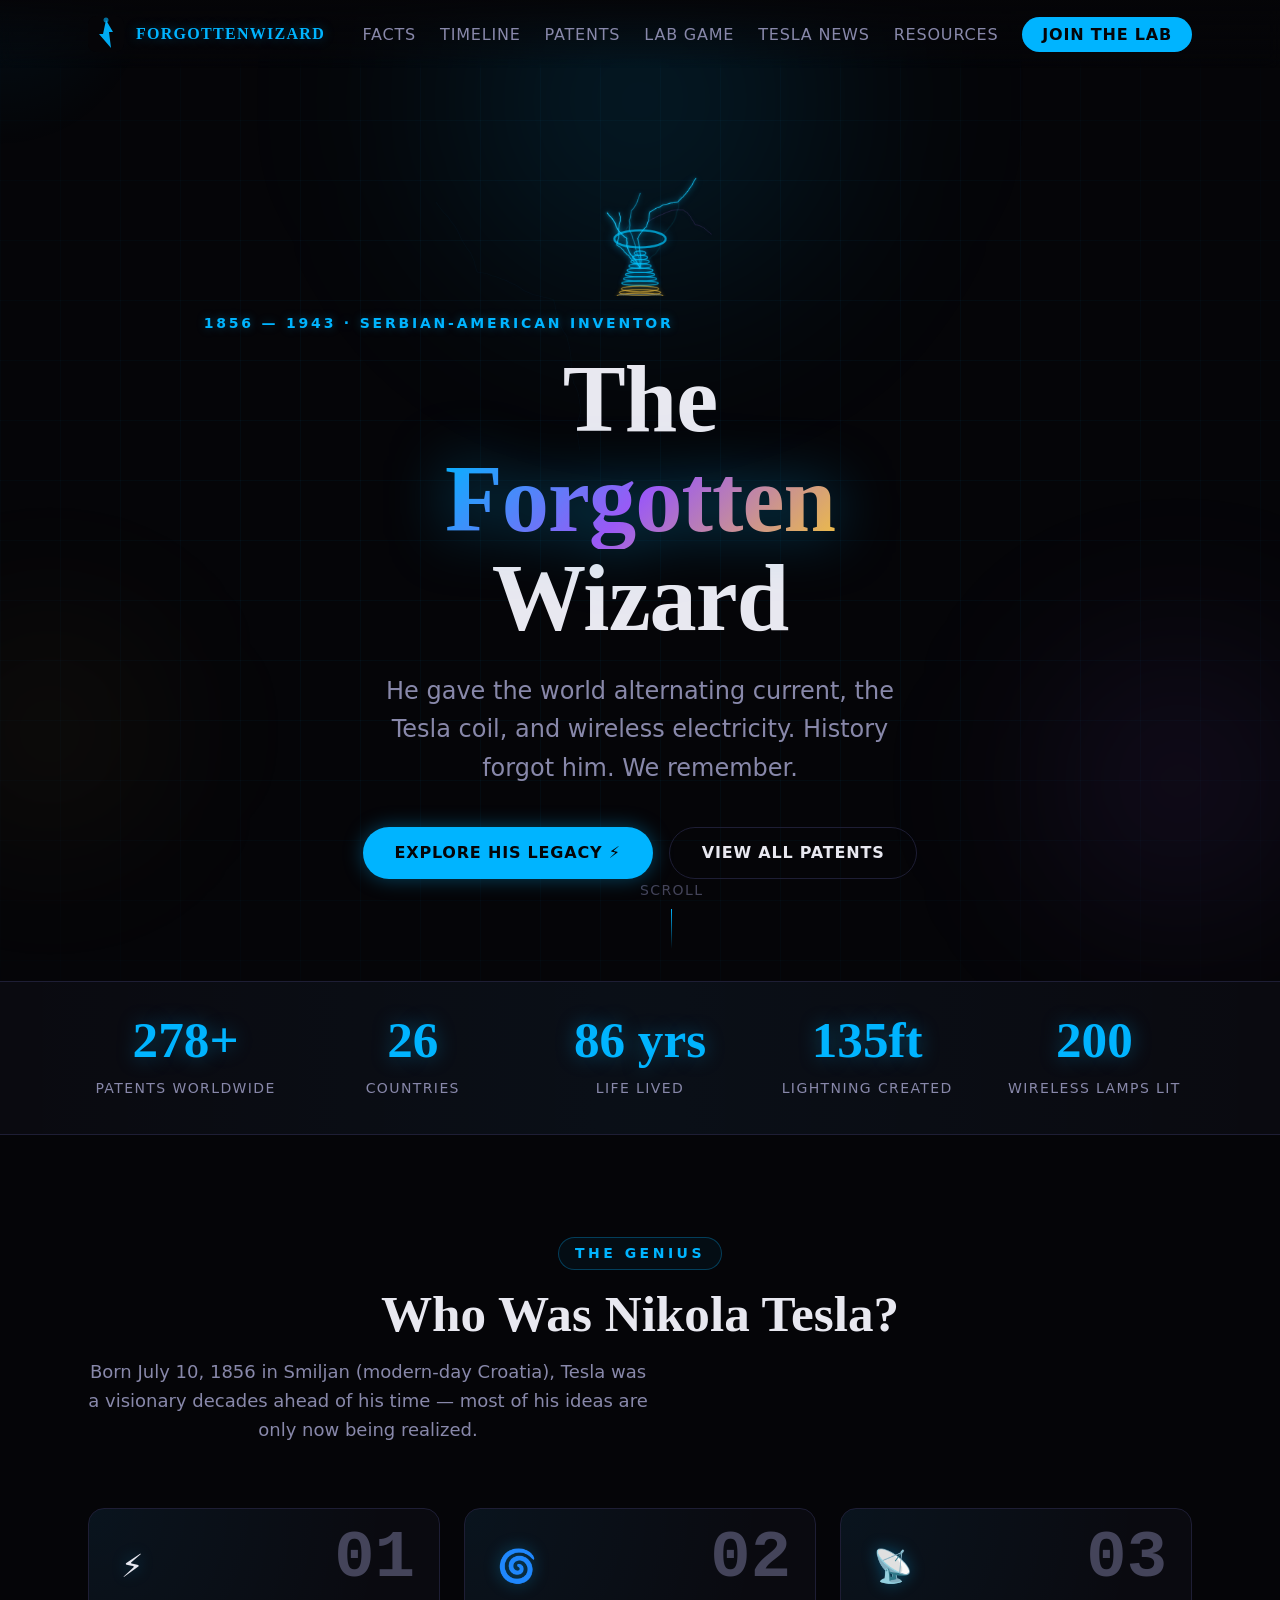
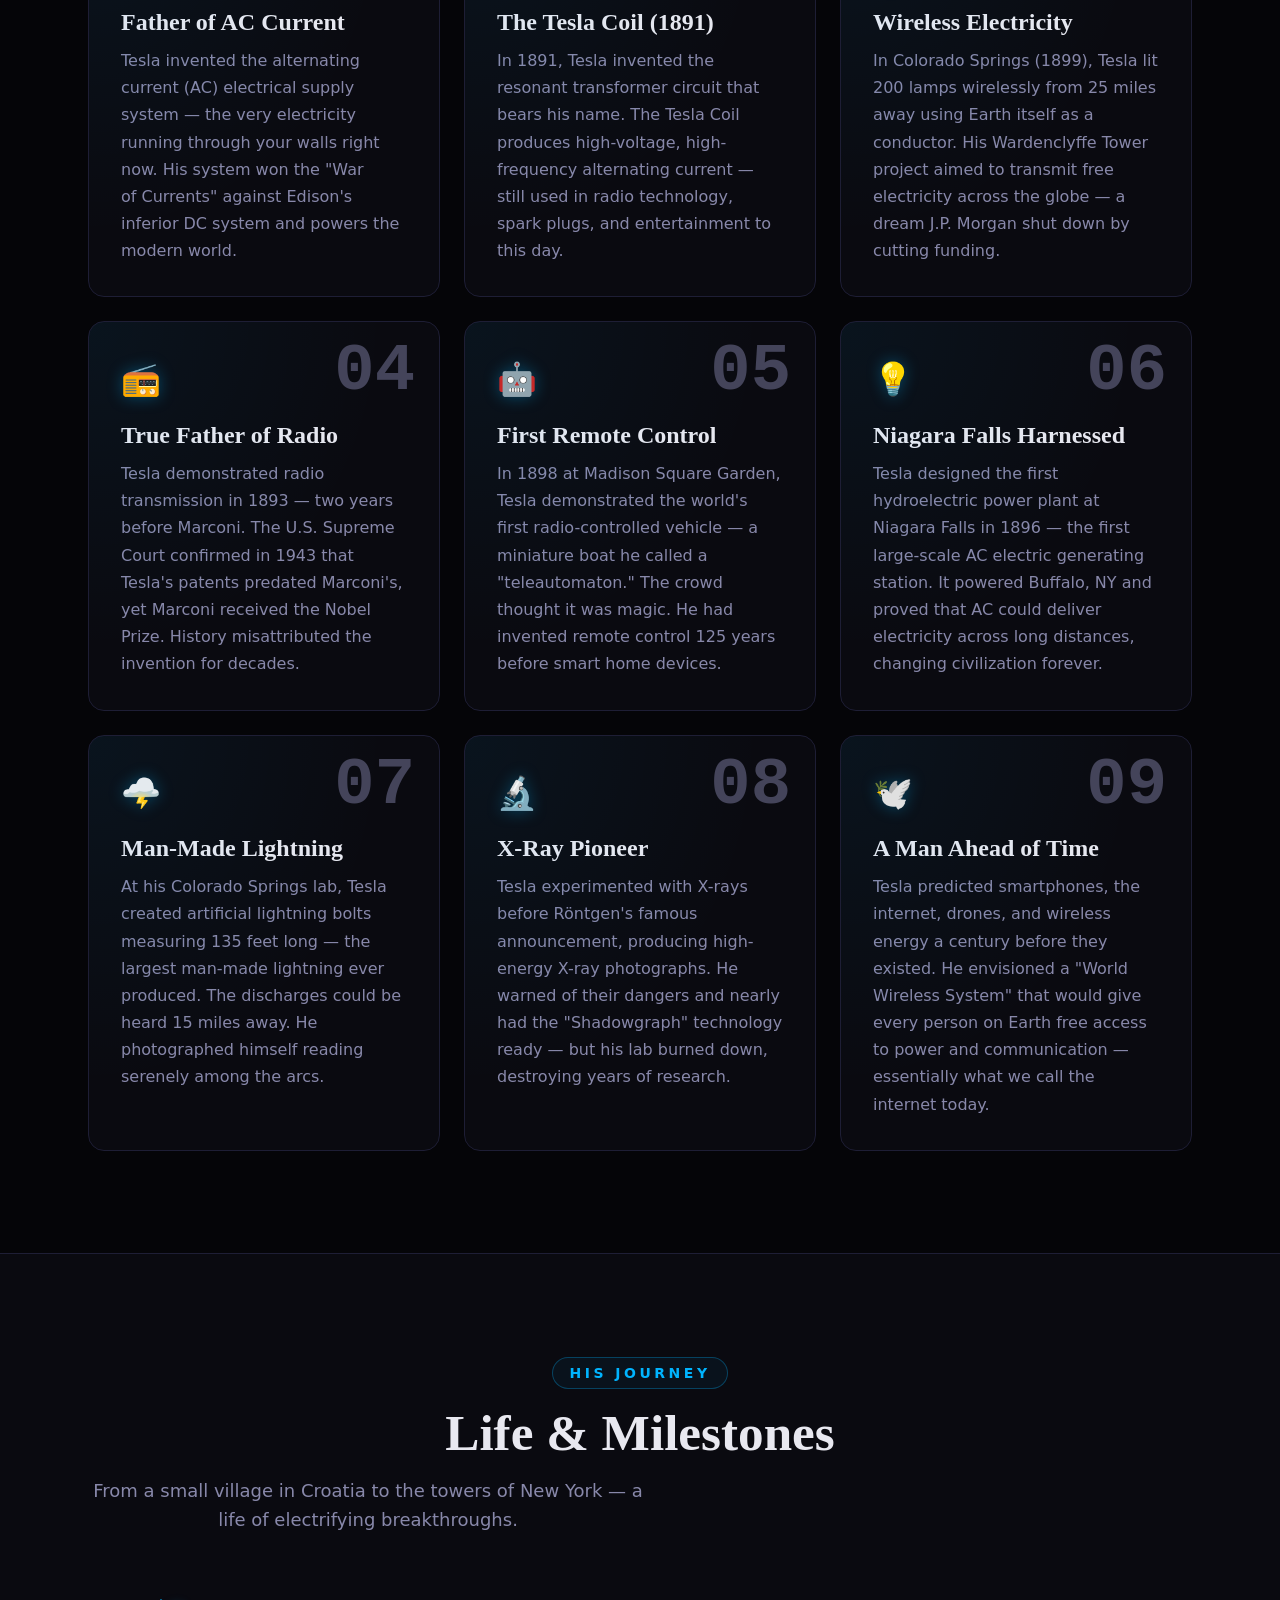
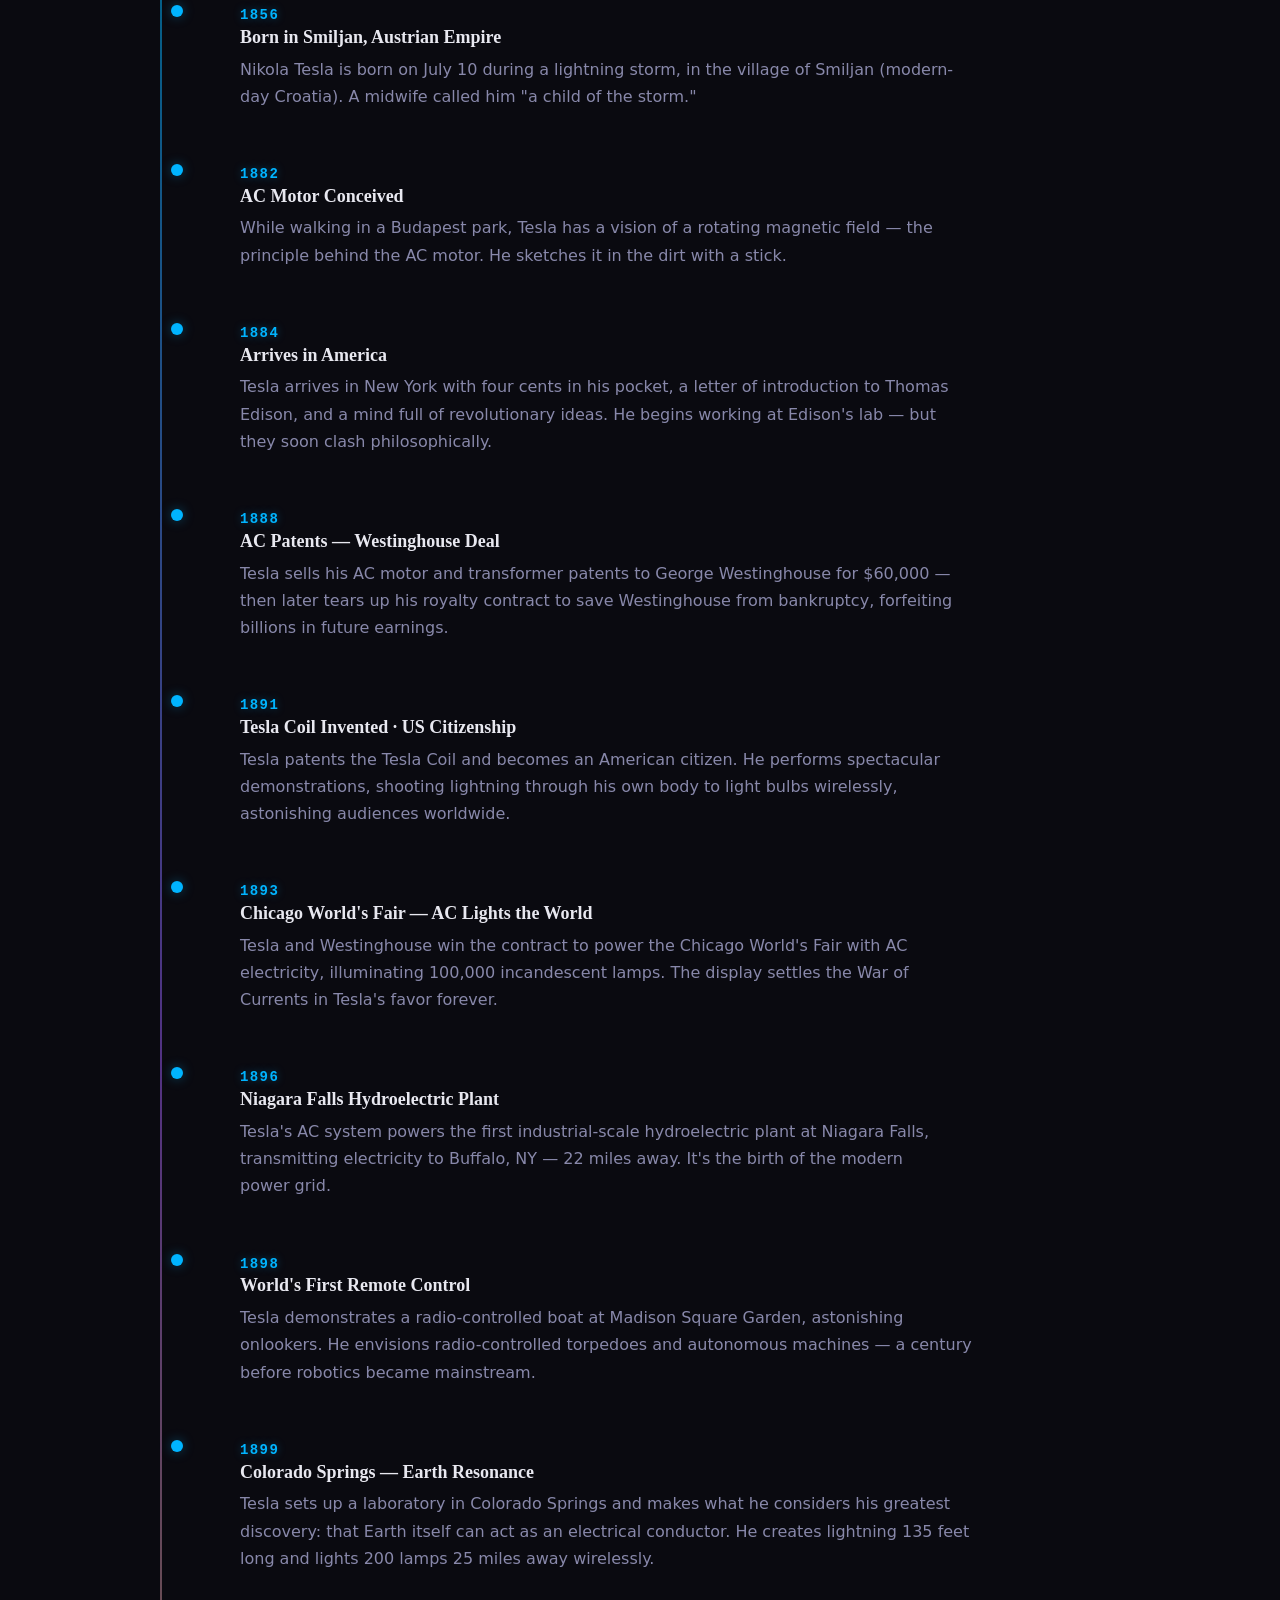
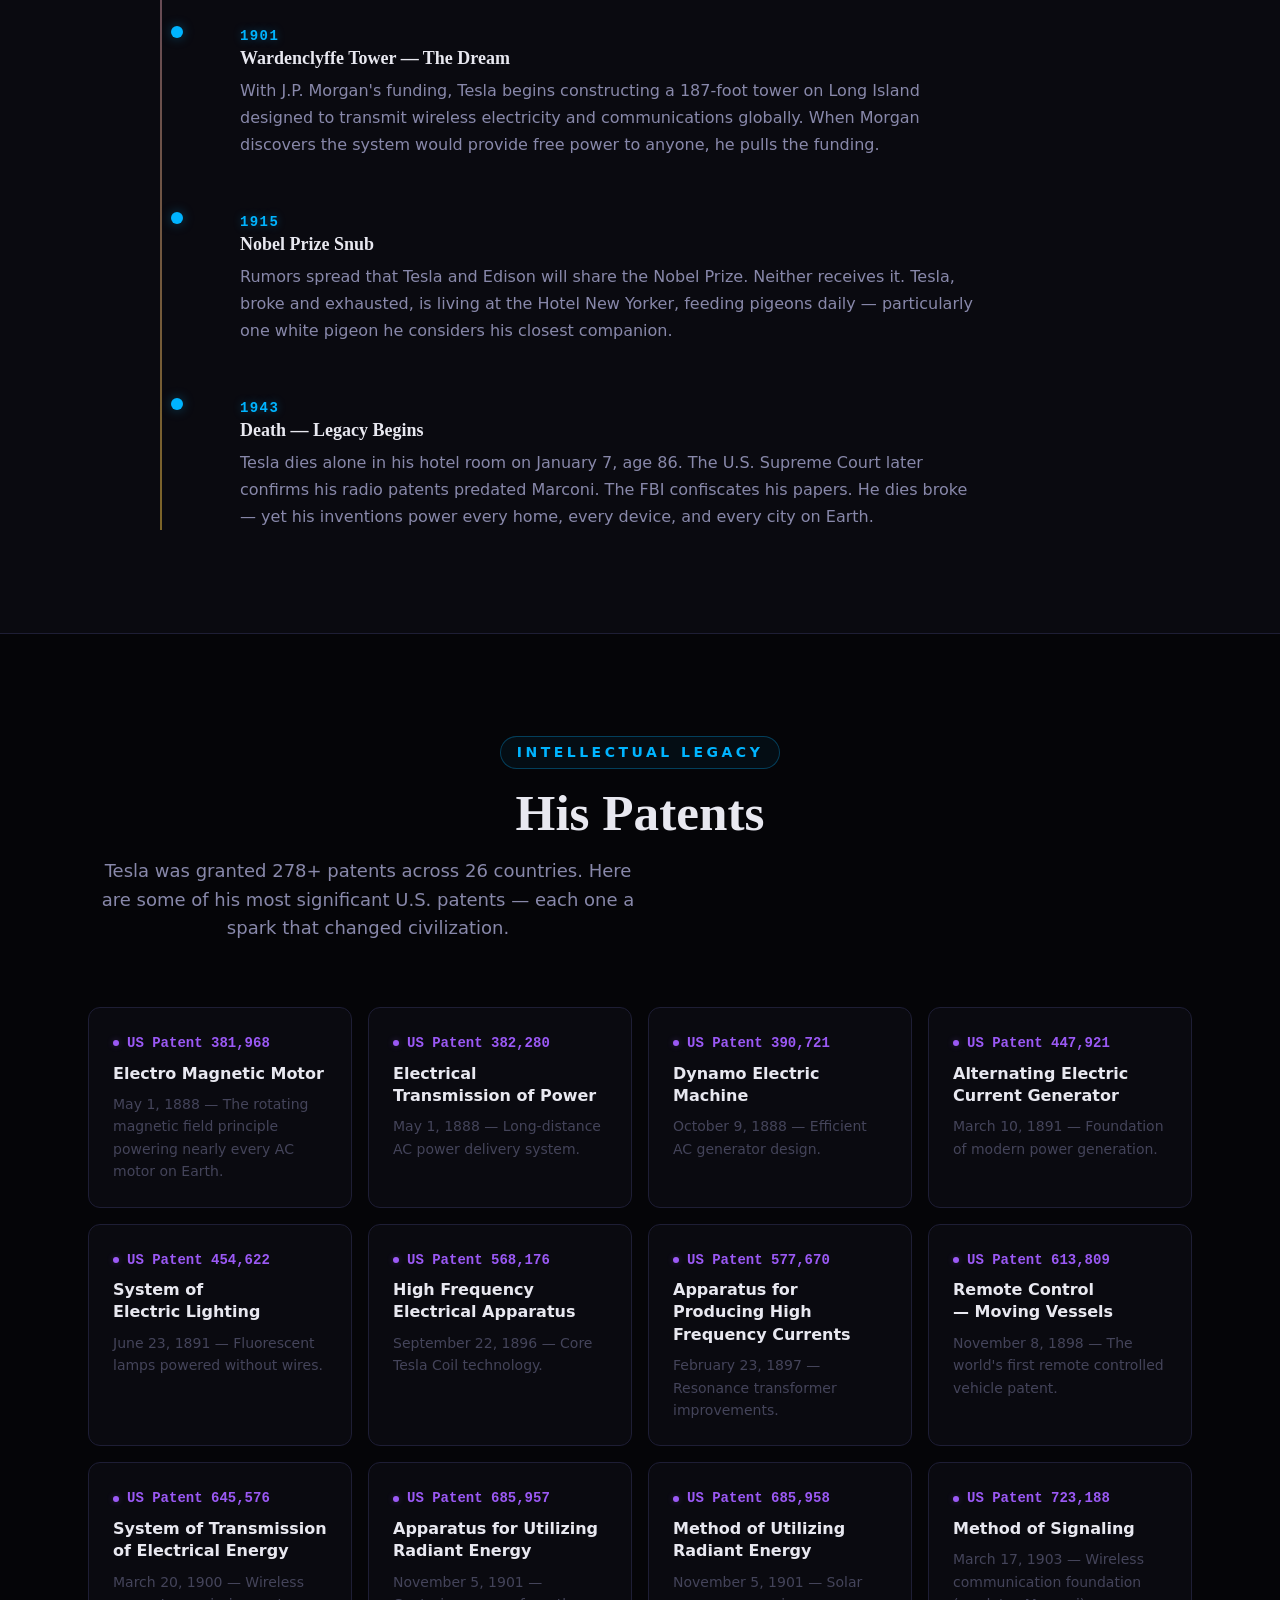
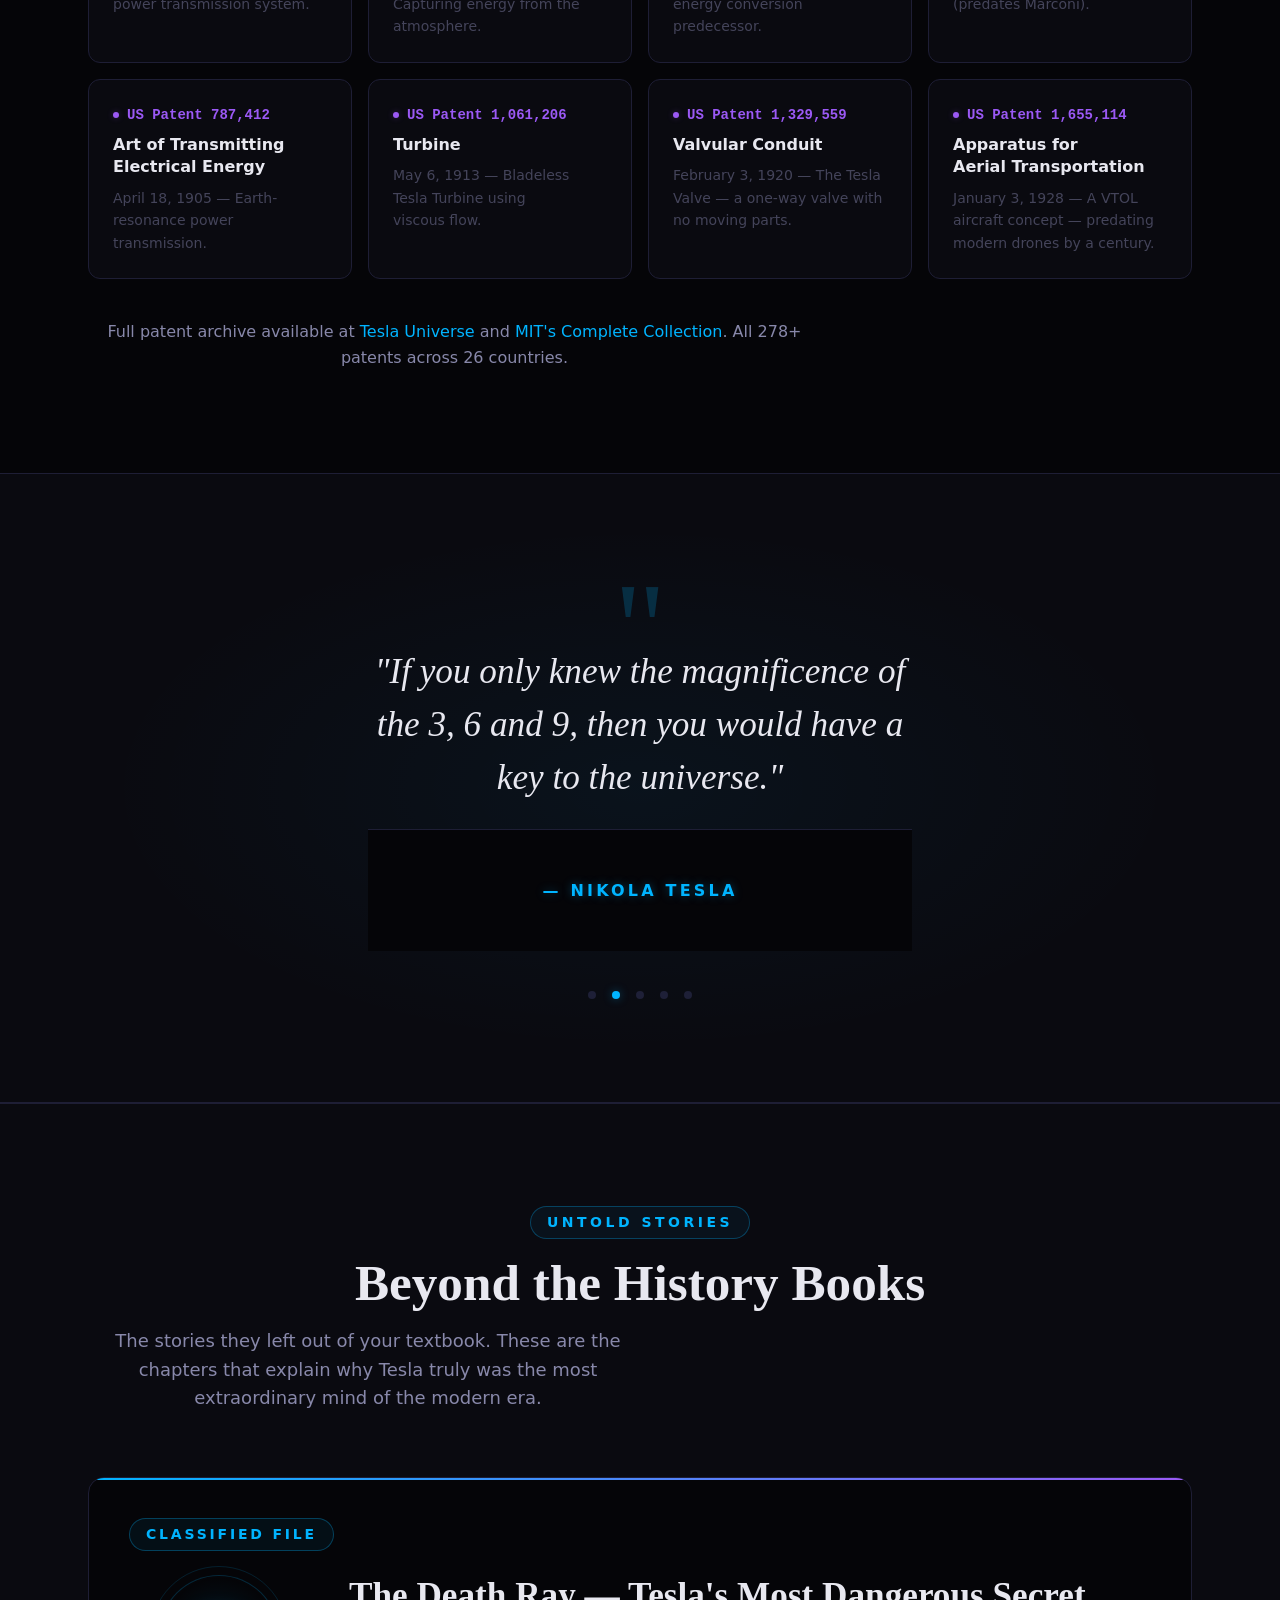
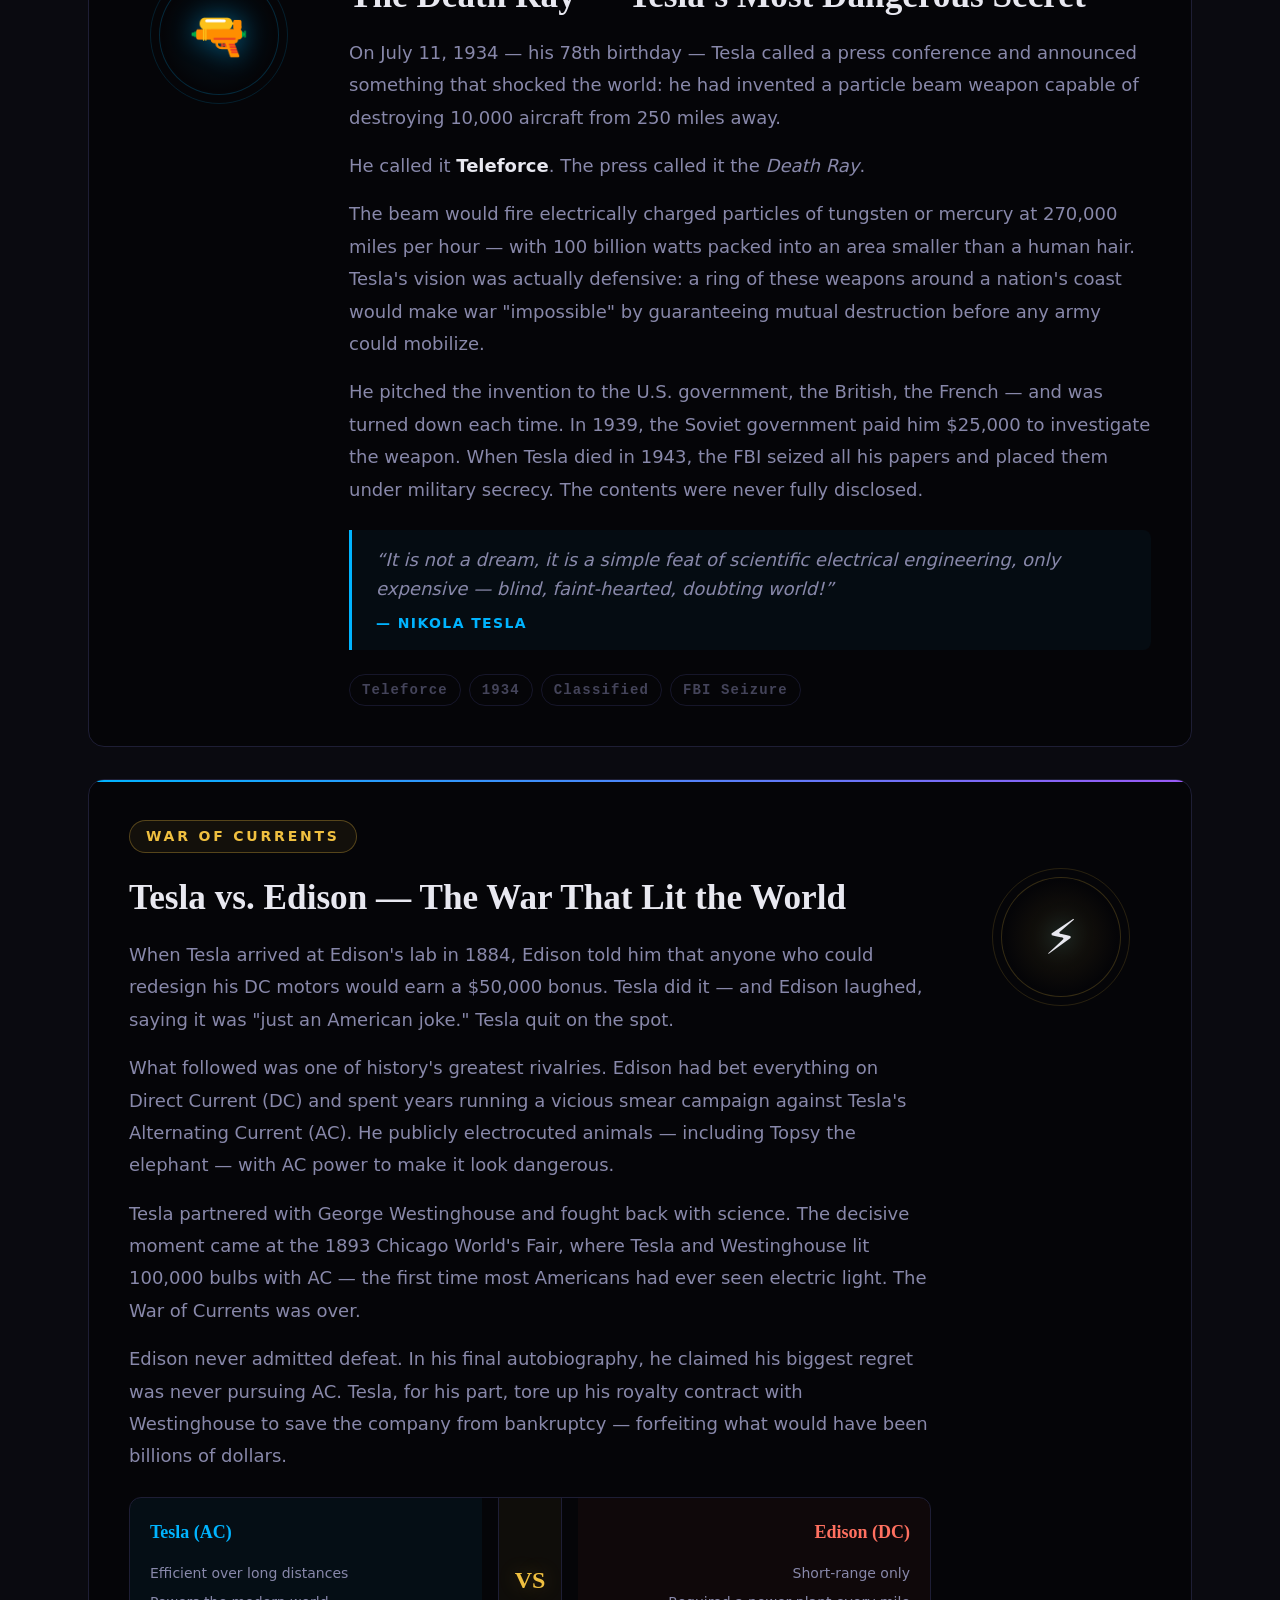
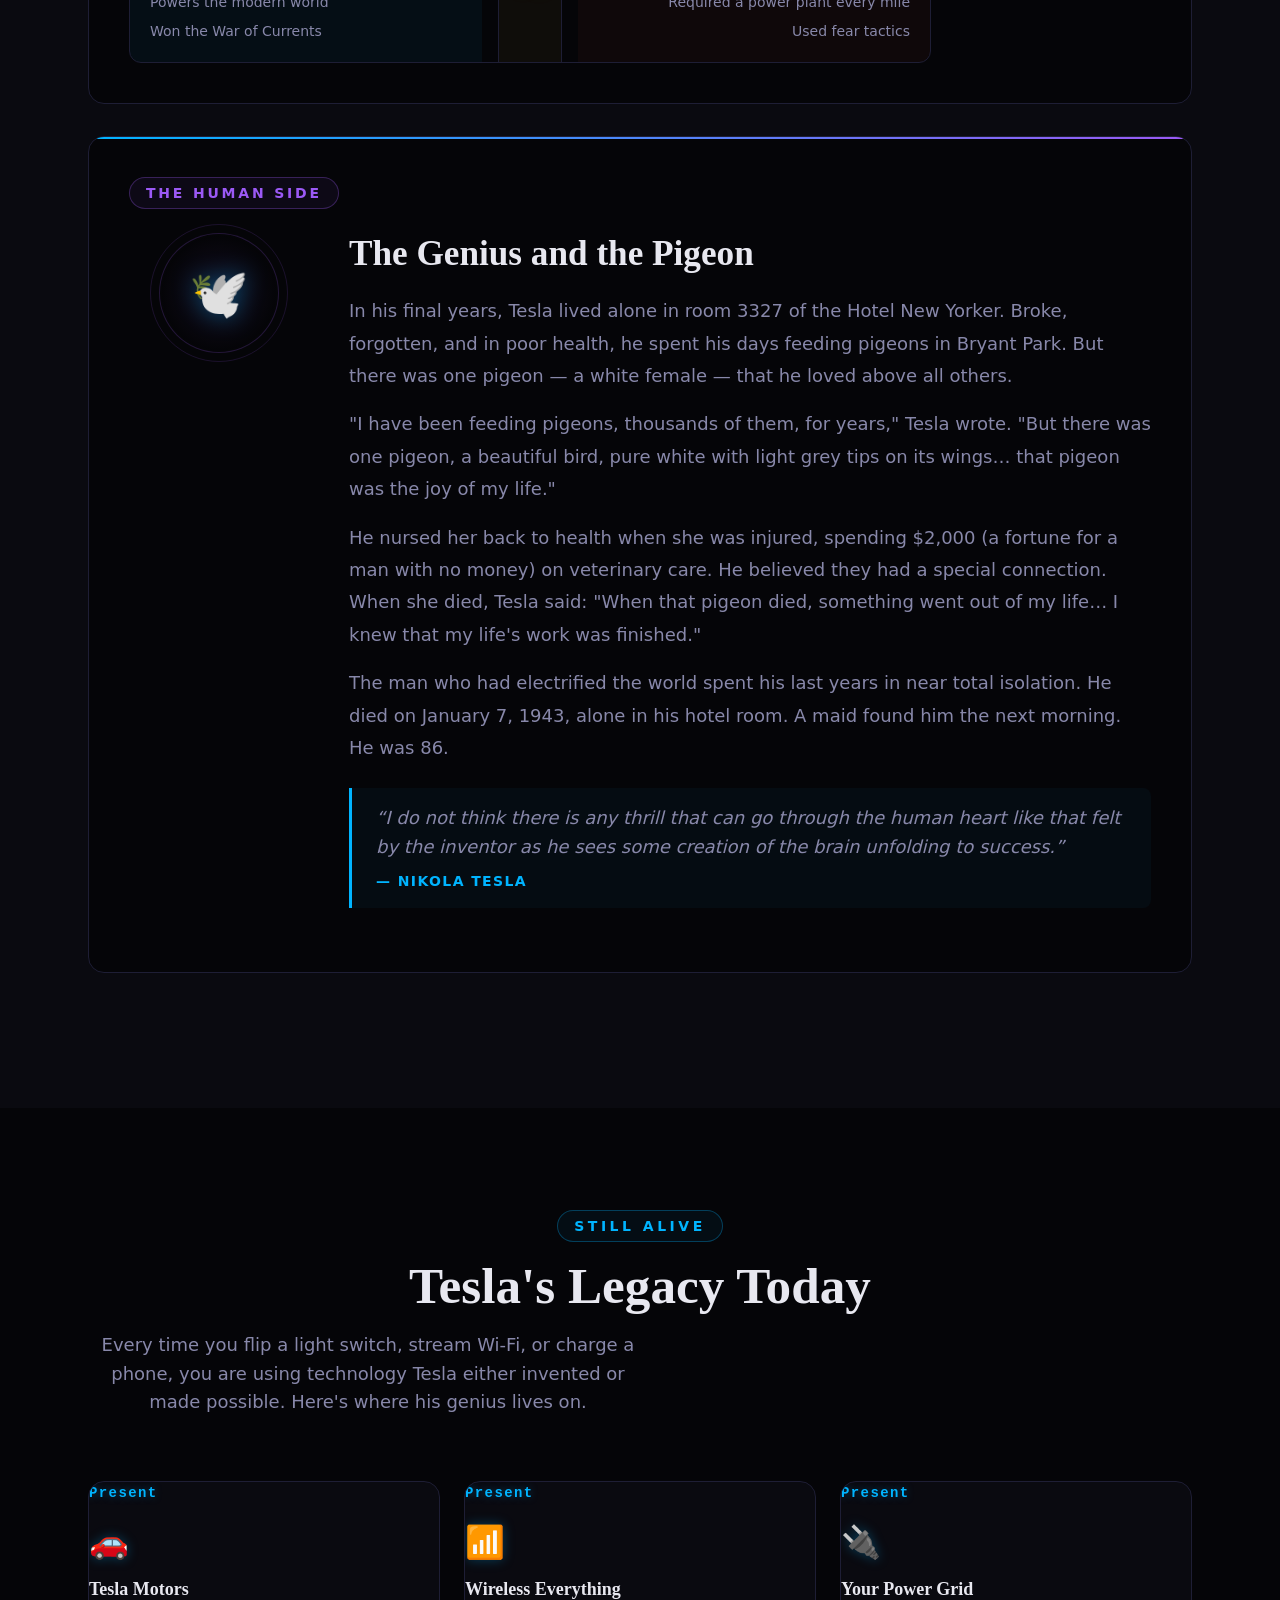
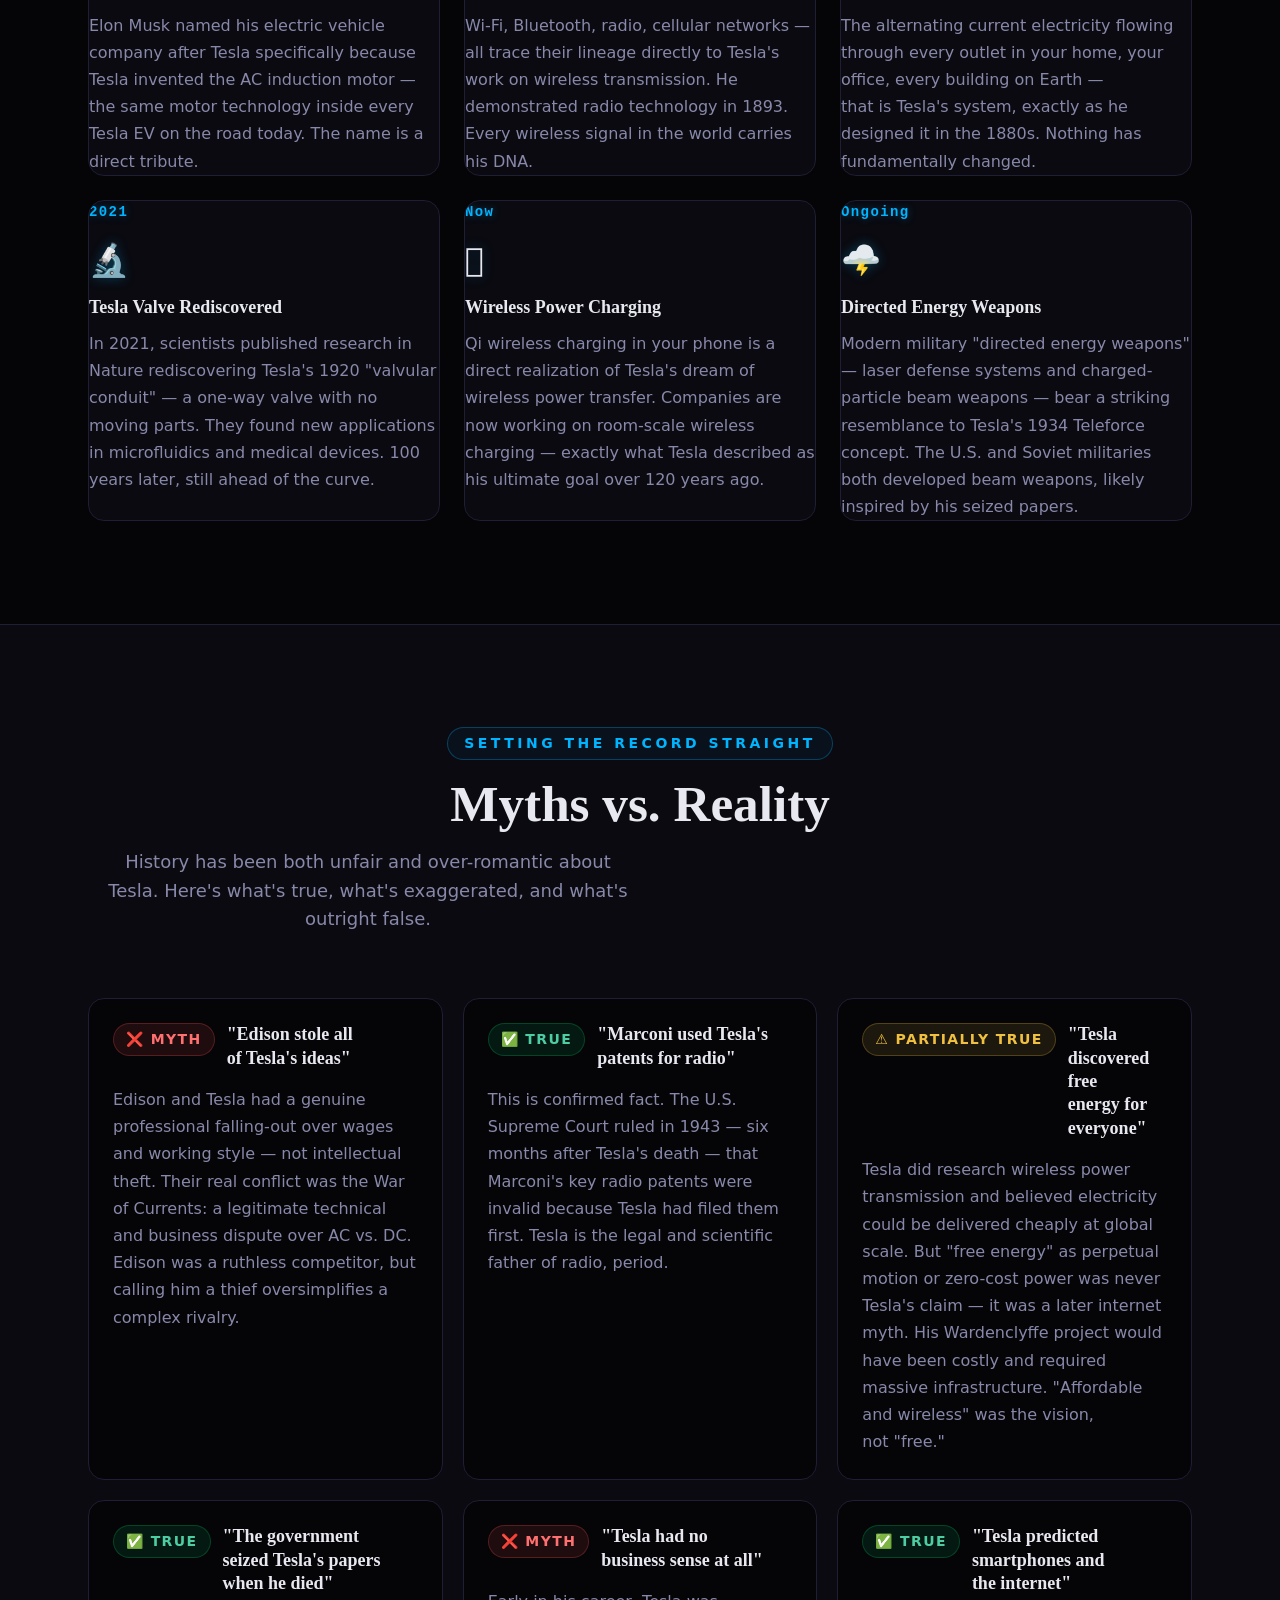
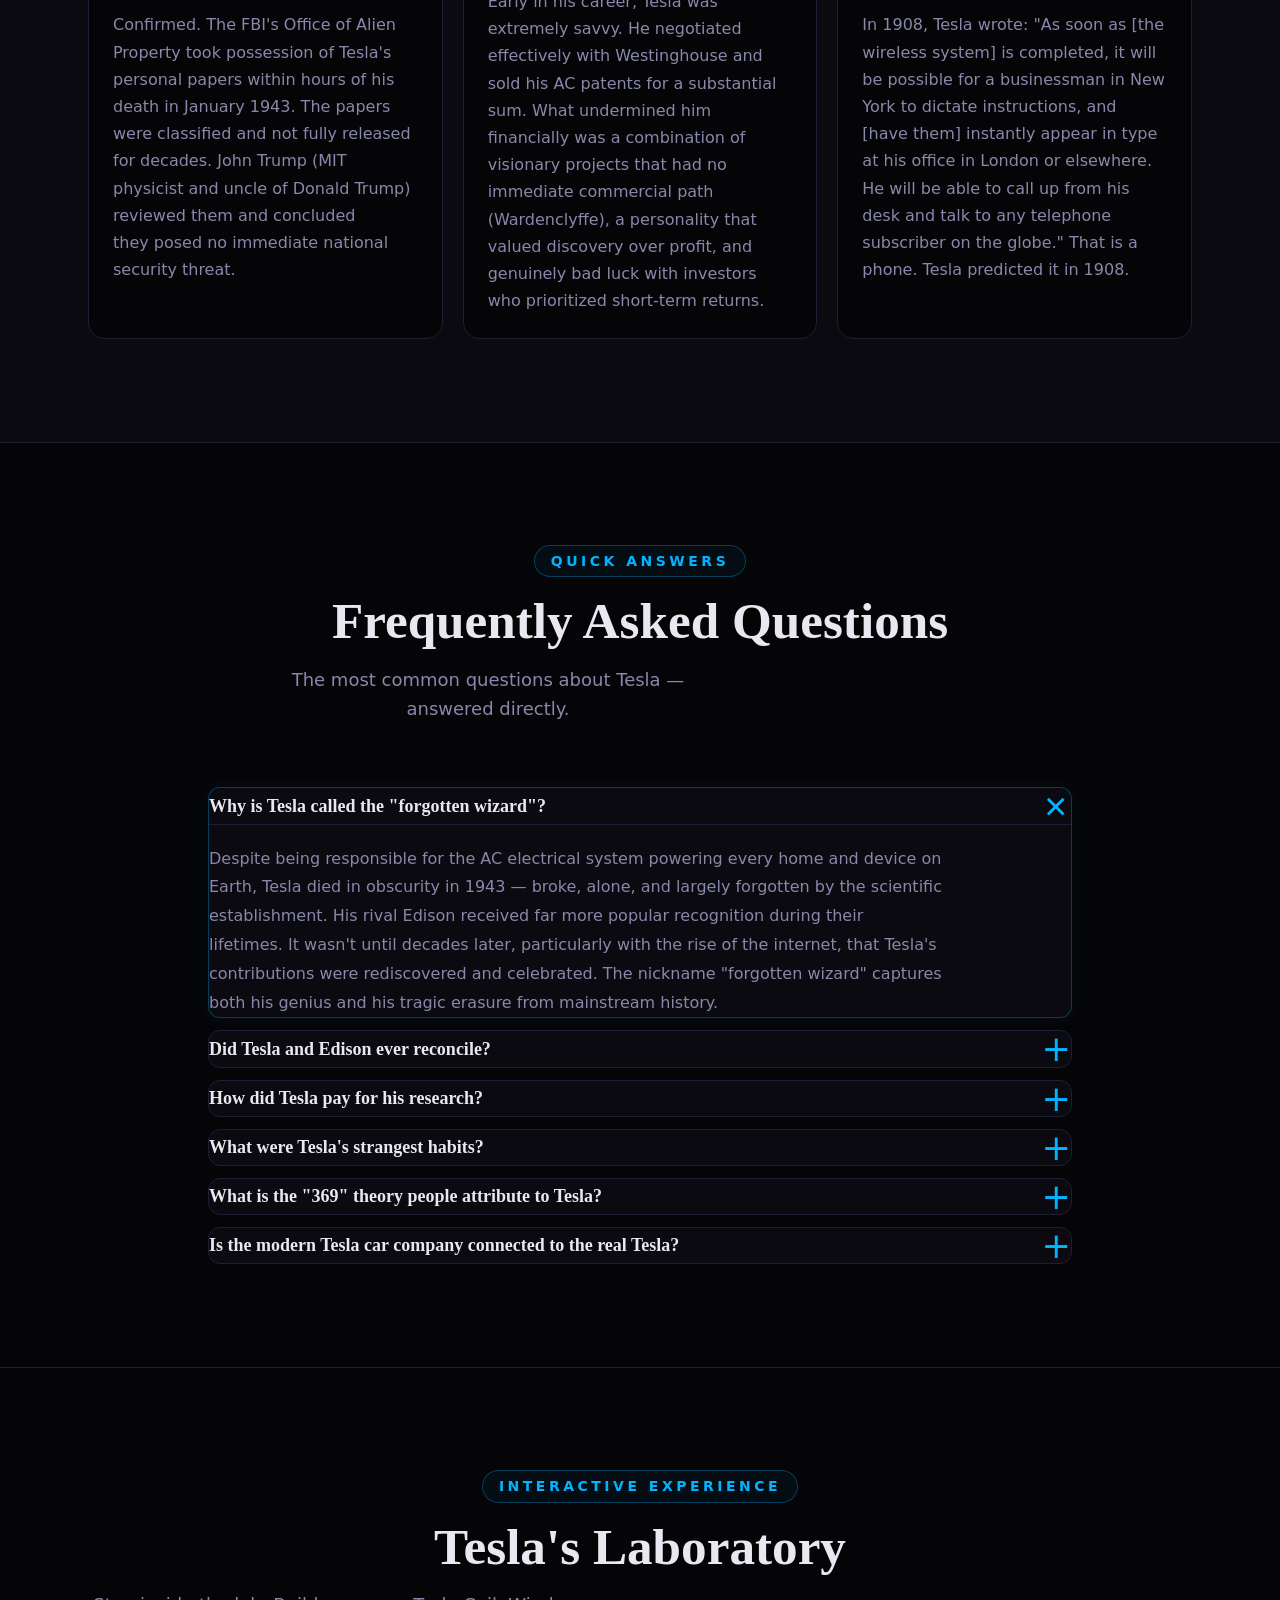
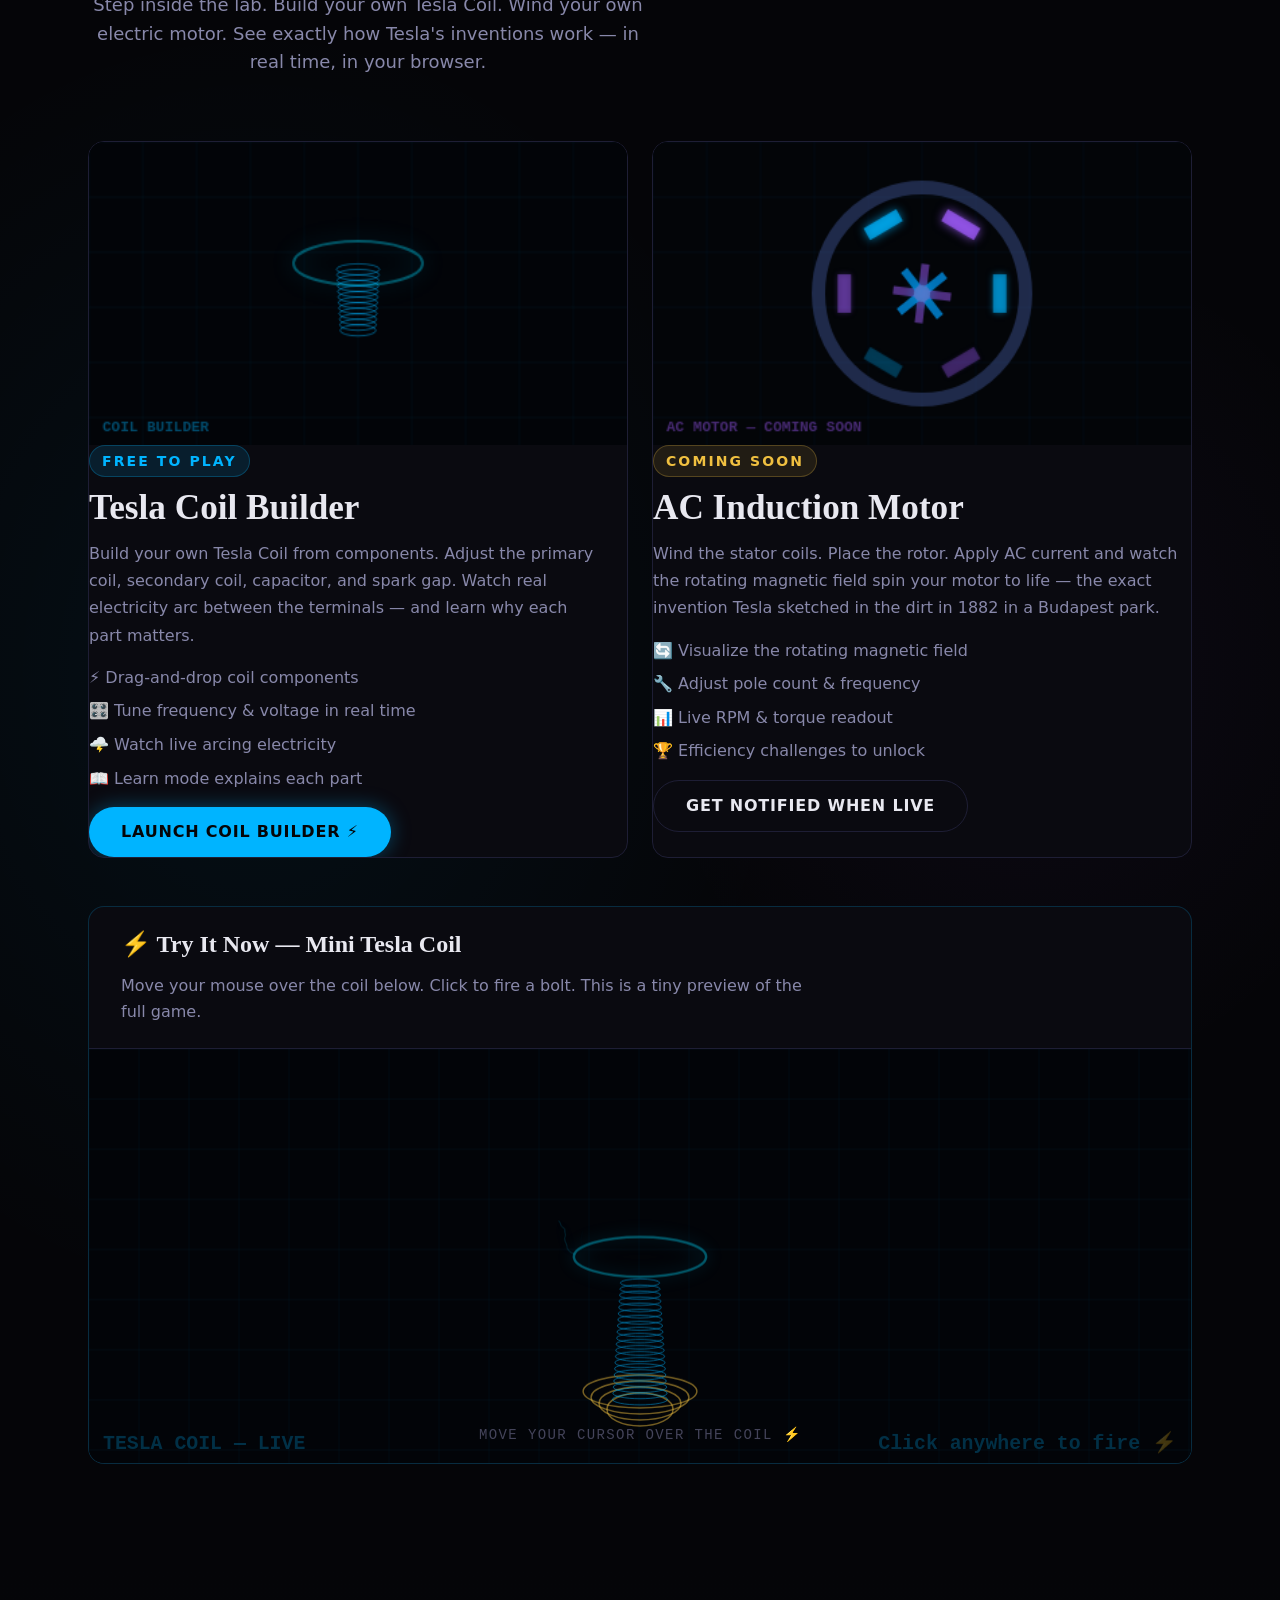
==== commit 45b7cea5: "Daily update 2026-06-23: Tesla papers documentary" ====
--- a/index.html
+++ b/index.html
@@ -2,7 +2,7 @@
 
 <html data-theme="dark" lang="en">
 <head><link href="https://www.forgottenwizard.com/" rel="canonical"/>
-<meta charset="utf-8"/><meta content="Nikola Tesla, Tesla biography, Tesla inventions, Tesla facts, Tesla coil, AC electricity, alternating current, Tesla patents, wireless electricity, Wardenclyffe Tower, Tesla vs Edison, War of Currents, rotating magnetic field, induction motor, Tesla Colorado Springs, Tesla predictions, Tesla free energy, Tesla radio invention, Tesla wireless charging, forgotten inventor, Serbian inventor, Tesla legacy, Tesla timeline, Tesla quotes, Tesla documentary, Tesla museum, Tesla Nobel Prize, Tesla death ray, John G. Trump Tesla memo, Tesla papers 1943, Tesla oscillator, Tesla turbine, Tesla valve, polyphase AC, Tesla fluorescent light, Tesla X-ray, Tesla birthday July 10, Tesla death January 7, forgottenwizard, the forgotten wizard, who invented AC electricity, who invented radio, Nikola Tesla facts for kids, Nikola Tesla inventions list, Tesla predictions 2026, Tesla 2026, wireless power transmission 2026, Tesla wireless energy real, Nikola Tesla Museum closure June 2026, Nikola Tesla Museum Belgrade June 28 2026, Nikola Tesla Museum permanent exhibition upgrades, Tesla radiant energy patent US685957A, apparatus for the utilization of radiant energy, NTT wireless power, NTT laser wireless power, Mitsubishi Heavy Industries wireless power, Nanki-Shirahama Airport laser power, Wakayama Prefecture laser power, DARPA wireless energy, Finland wireless electricity, Tesla dream coming true, laser wireless power, laser power transmission, power beaming, power beaming technology, wireless energy transfer, microwave power beaming, space-based solar power, electric arc lamp, commutator for dynamo-electric machines, US 335, 786, US 334, 823, Aalto University Tesla, Finland wireless power 2026, resonant coupling wireless electricity, Tesla resonant coil, wireless IoT power, Tesla 1891 lecture, Tesla 369, Tesla 3 6 9, Tesla numbers obsession, Tesla OCD, Tesla 369 myth, Tesla key to universe, Tesla viral 2026, Tesla manifestation debunked, Tesla Einstein meme, Nikola Tesla Albert Einstein, Slow English Tesla documentary, English Histoverse Nikola Tesla reaction image, Tesla Fluid Propulsion, Fluid Propulsion patent, April 29 1913, DARPA POWER program, laser power beaming 8.6 km, Teravec Technologies, AI restored Nikola Tesla video, lost Tesla footage AI, Ambivalence Nikola Tesla documentary, The Long Shadow Nikola Tesla documentary, Nikola Tesla - The Genius Who Lit the World and Died With Nothing, The History Profile Nikola Tesla documentary, Nikola Tesla: Genius or Mad Scientist, William C Brown microwave power, microwave power beam history, Goldstone 1975 wireless power, NASA wireless power experiment, power beaming history, William Brown helicopter microwave, 30 kilowatt wireless transmission, laser wireless power transmission, Nanki-Shirahama Airport, Wakayama Prefecture, NTT Mitsubishi Heavy Industries laser power, Nikola Tesla genius or mad scientist documentary, Nikola Tesla and Wireless Energy: A Technology Ahead of Its Time, The Reason of Reasons Nikola Tesla documentary, NTT Mitsubishi Heavy Industries wireless power, kilometer-scale power beaming, Nikola Tesla files still classified, Tesla papers 1943, Office of Alien Property Custodian Tesla, Mad Cave Nikola Tesla, Comixology Originals Nikola Tesla, Nikola Tesla graphic novel August 11 2026, The Rest Is Science Nikola Tesla, Nikola Tesla pigeon story, June 6 1884 Tesla arrives New York, Tesla arrived New York City, Tesla technical secrets history simplified, Sleep Saga Nikola Tesla, Wardenclyffe Tower documentary, World Wireless System, Japan space solar power 2026, Ohi-sama JAXA wireless energy, space-based solar power microwave beam, Tesla solar energy vision orbit, Tesla vanished from history books, Tesla antenna power output, radiant energy experiment, atmospheric electric field harvesting, atmospheric electricity harvesting, Tesla confiscated papers, Tesla missing research, Tesla papers after death, Room 3327 Tesla, Hotel New Yorker Room 3327, Tesla missing crates, Tesla Man from the Future exhibition, Tesla Museum Montenegro Niksic, Tesla Museum traveling exhibition 2026, Tesla 170th anniversary 2026, Nikola Tesla papers seized 1943, Tesla archive custody, Tesla files still classified documentary, Wardenclyffe Tower Shoreham, Tesla wireless transmission station, Tesla classified files, Tesla papers seized 1943, Tesla FBI inventory, FBI Tesla files, Tesla archives Belgrade, Tesla rock opera, Tesla Light It Up, Colorado Springs laboratory, wireless power transmission, NASA confirms Tesla wireless energy, Tesla wireless energy fact check, Tesla wireless power myths, teleforce paper 1944, Tesla teleforce, Tesla charged particle beam" name="keywords"/>
+<meta charset="utf-8"/><meta content="Nikola Tesla, Tesla biography, Tesla inventions, Tesla facts, Tesla coil, AC electricity, alternating current, Tesla patents, wireless electricity, Wardenclyffe Tower, Tesla vs Edison, War of Currents, rotating magnetic field, induction motor, Tesla Colorado Springs, Tesla predictions, Tesla free energy, Tesla radio invention, Tesla wireless charging, forgotten inventor, Serbian inventor, Tesla legacy, Tesla timeline, Tesla quotes, Tesla documentary, Tesla museum, Tesla Nobel Prize, Tesla death ray, John G. Trump Tesla memo, Tesla papers 1943, Tesla oscillator, Tesla turbine, Tesla valve, polyphase AC, Tesla fluorescent light, Tesla X-ray, Tesla birthday July 10, Tesla death January 7, forgottenwizard, the forgotten wizard, who invented AC electricity, who invented radio, Nikola Tesla facts for kids, Nikola Tesla inventions list, Tesla predictions 2026, Tesla 2026, wireless power transmission 2026, Tesla wireless energy real, Nikola Tesla Museum closure June 2026, Nikola Tesla Museum Belgrade June 28 2026, Nikola Tesla Museum permanent exhibition upgrades, Tesla radiant energy patent US685957A, apparatus for the utilization of radiant energy, NTT wireless power, NTT laser wireless power, Mitsubishi Heavy Industries wireless power, Nanki-Shirahama Airport laser power, Wakayama Prefecture laser power, DARPA wireless energy, Finland wireless electricity, Tesla dream coming true, laser wireless power, laser power transmission, power beaming, power beaming technology, wireless energy transfer, microwave power beaming, space-based solar power, electric arc lamp, commutator for dynamo-electric machines, US 335, 786, US 334, 823, Aalto University Tesla, Finland wireless power 2026, resonant coupling wireless electricity, Tesla resonant coil, wireless IoT power, Tesla 1891 lecture, Tesla 369, Tesla 3 6 9, Tesla numbers obsession, Tesla OCD, Tesla 369 myth, Tesla key to universe, Tesla viral 2026, Tesla manifestation debunked, Tesla Einstein meme, Nikola Tesla Albert Einstein, Slow English Tesla documentary, English Histoverse Nikola Tesla reaction image, Tesla Fluid Propulsion, Fluid Propulsion patent, April 29 1913, DARPA POWER program, laser power beaming 8.6 km, Teravec Technologies, AI restored Nikola Tesla video, lost Tesla footage AI, Ambivalence Nikola Tesla documentary, The Long Shadow Nikola Tesla documentary, Nikola Tesla - The Genius Who Lit the World and Died With Nothing, The History Profile Nikola Tesla documentary, Nikola Tesla: Genius or Mad Scientist, William C Brown microwave power, microwave power beam history, Goldstone 1975 wireless power, NASA wireless power experiment, power beaming history, William Brown helicopter microwave, 30 kilowatt wireless transmission, laser wireless power transmission, Nanki-Shirahama Airport, Wakayama Prefecture, NTT Mitsubishi Heavy Industries laser power, Nikola Tesla genius or mad scientist documentary, Nikola Tesla and Wireless Energy: A Technology Ahead of Its Time, The Reason of Reasons Nikola Tesla documentary, NTT Mitsubishi Heavy Industries wireless power, kilometer-scale power beaming, Nikola Tesla files still classified, Tesla papers 1943, Office of Alien Property Custodian Tesla, Mad Cave Nikola Tesla, Comixology Originals Nikola Tesla, Nikola Tesla graphic novel August 11 2026, The Rest Is Science Nikola Tesla, Nikola Tesla pigeon story, June 6 1884 Tesla arrives New York, Tesla arrived New York City, Tesla technical secrets history simplified, Sleep Saga Nikola Tesla, Wardenclyffe Tower documentary, World Wireless System, Japan space solar power 2026, Ohi-sama JAXA wireless energy, space-based solar power microwave beam, Tesla solar energy vision orbit, Tesla vanished from history books, Tesla antenna power output, radiant energy experiment, atmospheric electric field harvesting, atmospheric electricity harvesting, Tesla confiscated papers, Tesla missing research, Tesla papers after death, Room 3327 Tesla, Hotel New Yorker Room 3327, Tesla missing crates, Tesla Man from the Future exhibition, Tesla Museum Montenegro Niksic, Tesla Museum traveling exhibition 2026, Tesla 170th anniversary 2026, Nikola Tesla papers seized 1943, Tesla archive custody, Tesla files still classified documentary, Wardenclyffe Tower Shoreham, Tesla wireless transmission station, Tesla classified files, Tesla papers seized 1943, Tesla FBI inventory, FBI Tesla files, Tesla archives Belgrade, Tesla rock opera, Tesla Light It Up, Colorado Springs laboratory, wireless power transmission, NASA confirms Tesla wireless energy, Tesla wireless energy fact check, Tesla wireless power myths, teleforce paper 1944, Tesla teleforce, Tesla charged particle beam, Tesla papers seized after death, Tesla OAP inventory, Tesla trunks of papers 1943" name="keywords"/>
 <meta content="width=device-width, initial-scale=1.0" name="viewport"/>
 <!-- ═══ SECURITY HEADERS ═══ -->
 <!-- Content Security Policy: restrict resource origins -->
@@ -48,7 +48,7 @@
         "target": "https://www.forgottenwizard.com/?s={search_term_string}",
         "query-input": "required name=search_term_string"
       },
-      "dateModified": "2026-06-22"
+      "dateModified": "2026-06-23"
     },
     {
       "@type": "WebPage",
@@ -89,7 +89,7 @@
           }
         ]
       },
-      "dateModified": "2026-06-22"
+      "dateModified": "2026-06-23"
     },
     {
       "@type": "Person",
@@ -153,7 +153,7 @@
         "https://www.pbs.org/tesla/",
         "https://teslaresearchlibrary.com/"
       ],
-      "dateModified": "2026-06-22"
+      "dateModified": "2026-06-23"
     },
     {
       "@type": "Article",
@@ -176,7 +176,7 @@
       "image": "https://www.forgottenwizard.com/images/og-image-final.png",
       "mainEntityOfPage": "https://www.forgottenwizard.com/",
       "keywords": "Nikola Tesla, Tesla inventions, AC electricity, Tesla coil, wireless power, Tesla patents, War of Currents, Wardenclyffe Tower",
-      "dateModified": "2026-06-22"
+      "dateModified": "2026-06-23"
     },
     {
       "@type": "FAQPage",
@@ -230,7 +230,7 @@
           }
         }
       ],
-      "dateModified": "2026-06-22"
+      "dateModified": "2026-06-23"
     }
   ]
 }</script>
@@ -983,7 +983,17 @@
 <!-- BLOG POSTS GRID -->
 <div class="news-grid" id="news-grid">
 <article class="news-card news-card--featured fade-in" itemscope="" itemtype="https://schema.org/BlogPosting">
-<div class="news-card__label news-card__label--hot">Latest</div>
+<div class="news-card__label news-card__label--hot">🔴 Latest</div>
+<h3 class="news-card__title" itemprop="headline">Tesla’s files after 1943: what happened when officials seized his papers?</h3>
+<p class="news-card__meta"><time datetime="2026-06">June 2026</time> · 4 min read</p>
+<p class="news-card__excerpt" itemprop="description">When Nikola Tesla died in New York in 1943, federal officials quickly secured the trunks of notes and diagrams he left behind. Within weeks, the Office of Alien Property inventoried the material and asked technical experts to assess whether any claims—like his proposed high-voltage defensive weapon—had real military value. Most of the papers were later transferred to Tesla’s family and ultimately became part of the Nikola Tesla Museum archive. The episode is a reminder that Tesla’s legacy is built on documented engineering as much as on myth.</p>
+<div class="news-card__tags">
+<span class="news-tag">Tesla history</span>
+<span class="news-tag">Tesla papers</span>
+<span class="news-tag">World War II</span>
+</div>
+</article><article class="news-card fade-in" itemscope="" itemtype="https://schema.org/BlogPosting">
+<div class="news-card__label">Previous</div>
 <h3 class="news-card__title" itemprop="headline">June 22, 1944: Tesla’s “teleforce” paper is released — what it said (and what it didn’t)</h3>
 <p class="news-card__meta"><time datetime="2026-06">June 2026</time> · 4 min read</p>
 <p class="news-card__excerpt" itemprop="description">On June 22, 1944, the U.S. War Department publicly released a paper attributed to Nikola Tesla describing a high-voltage charged-particle defense concept often nicknamed “teleforce.” The announcement helped fuel decades of myths about a “death ray,” but the surviving description reads more like a speculative proposal than a tested weapon, and it offers few engineering specifics that could be independently verified. Revisiting the release is useful because it shows how Tesla’s late-life ideas were amplified by wartime secrecy and headlines. It also highlights a broader lesson: celebrate Tesla’s proven achievements while treating extraordinary claims as starting points for evidence, not conclusions.</p>
@@ -1059,17 +1069,6 @@
 <span class="news-tag">Wireless Power</span>
 </div>
 </article>
-<article class="news-card fade-in" itemscope="" itemtype="https://schema.org/BlogPosting">
-<div class="news-card__label">Previous Latest</div>
-<h3 class="news-card__title" itemprop="headline">Can a “Tesla antenna” harvest real power from the air? A 2026 experiment shows what’s possible — and what isn’t</h3>
-<p class="news-card__meta"><time datetime="2026-06">June 2026</time> · 4 min read</p>
-<p class="news-card__excerpt" itemprop="description">A June 2026 YouTube experiment revisits a classic “radiant energy” claim: using a tall antenna, a rectifier, and storage to capture charge from atmospheric electric fields. The results are far more grounded than the internet’s “free energy” hype — measured output lands in the milliwatt range under fair-weather conditions, enough for ultra-low-power sensors but nowhere near household electricity. Still, the setup is a useful modern lens on Tesla’s own fascination with the atmosphere as an electrical medium and on how real-world harvesting systems are limited by physics, weather, and practical engineering. It’s a reminder that Tesla’s ideas often inspire both serious measurement and wild myth — and that careful data is what separates the two.</p>
-<div class="news-card__tags">
-<span class="news-tag">Experiment</span>
-<span class="news-tag">Radiant Energy</span>
-<span class="news-tag">Myth vs Fact</span>
-</div>
-</article>
 </div><!-- /news-grid -->
 <!-- YOUTUBE VIDEO SECTION -->
 <div class="video-section">
@@ -1077,18 +1076,24 @@
 <p class="video-section__sub">The best Tesla content on the web — curated for the true believer.</p>
 <div class="video-grid" id="video-grid">
 <div class="video-card fade-in">
-  <div class="video-card__embed">
-    <iframe src="https://www.youtube.com/embed/KazltUcf2Wc" title="The Tesla Secret They Buried: The Wireless Power System" loading="lazy"
-      allow="accelerometer; autoplay; clipboard-write; encrypted-media; gyroscope; picture-in-picture"
-      allowfullscreen></iframe>
-  </div>
-  <div class="video-card__info">
-    <span class="video-card__badge">Documentary</span>
-    <h4 class="video-card__title">The wireless-power story behind Wardenclyffe</h4>
-    <p class="video-card__desc">A 2026 explainer revisits Tesla’s Colorado Springs tests, Wardenclyffe, and what modern wireless-power research can (and can’t) support.</p>
-  </div>
-</div>
-
+<div class="video-card__embed">
+<iframe allow="accelerometer; autoplay; clipboard-write; encrypted-media; gyroscope; picture-in-picture" allowfullscreen="" loading="lazy" src="https://www.youtube.com/embed/xD_hfj1F98w" title="Nikola Tesla's Mysterious Files: What Did the Government Find?"></iframe>
+</div>
+<div class="video-card__info">
+<span class="video-card__badge">Documentary</span>
+<h4 class="video-card__title">The mystery of Tesla’s seized papers</h4>
+<p class="video-card__desc">A concise 2026 documentary on what authorities examined in Tesla’s archives after his death.</p>
+</div>
+</div><div class="video-card fade-in">
+<div class="video-card__embed">
+<iframe allow="accelerometer; autoplay; clipboard-write; encrypted-media; gyroscope; picture-in-picture" allowfullscreen="" loading="lazy" src="https://www.youtube.com/embed/KazltUcf2Wc" title="The Tesla Secret They Buried: The Wireless Power System"></iframe>
+</div>
+<div class="video-card__info">
+<span class="video-card__badge">Documentary</span>
+<h4 class="video-card__title">The wireless-power story behind Wardenclyffe</h4>
+<p class="video-card__desc">A 2026 explainer revisits Tesla’s Colorado Springs tests, Wardenclyffe, and what modern wireless-power research can (and can’t) support.</p>
+</div>
+</div>
 <div class="video-card fade-in">
 <div class="video-card__embed">
 <iframe allow="accelerometer; autoplay; clipboard-write; encrypted-media; gyroscope; picture-in-picture" allowfullscreen="" loading="lazy" src="https://www.youtube.com/embed/zoLFrKzyJF0" title="Tesla's Missing Files: The Men Who Emptied Room 3327"></iframe>
@@ -1129,16 +1134,7 @@
 <p class="video-card__desc">A cinematic retelling of Tesla's life — from Smiljan to the Hotel New Yorker — and why the world kept failing him.</p>
 </div>
 </div>
-<div class="video-card fade-in">
-<div class="video-card__embed">
-<iframe allow="accelerometer; autoplay; clipboard-write; encrypted-media; gyroscope; picture-in-picture" allowfullscreen="" loading="lazy" src="https://www.youtube.com/embed/wTuEuEEtDNc" title="NASA Confirms: Tesla’s Wireless Energy is Finally Real"></iframe>
-</div>
-<div class="video-card__info">
-<span class="video-card__badge">Viral Claim</span>
-<h4 class="video-card__title">NASA “confirmed” Tesla wireless energy?</h4>
-<p class="video-card__desc">A 2026 video that’s going viral — best watched with a fact-checker’s mindset.</p>
-</div>
-</div></div><!-- /video-grid -->
+</div><!-- /video-grid -->
 </div><!-- /video-section -->
 </div></section>
 <section aria-labelledby="support-title" class="support" id="support">
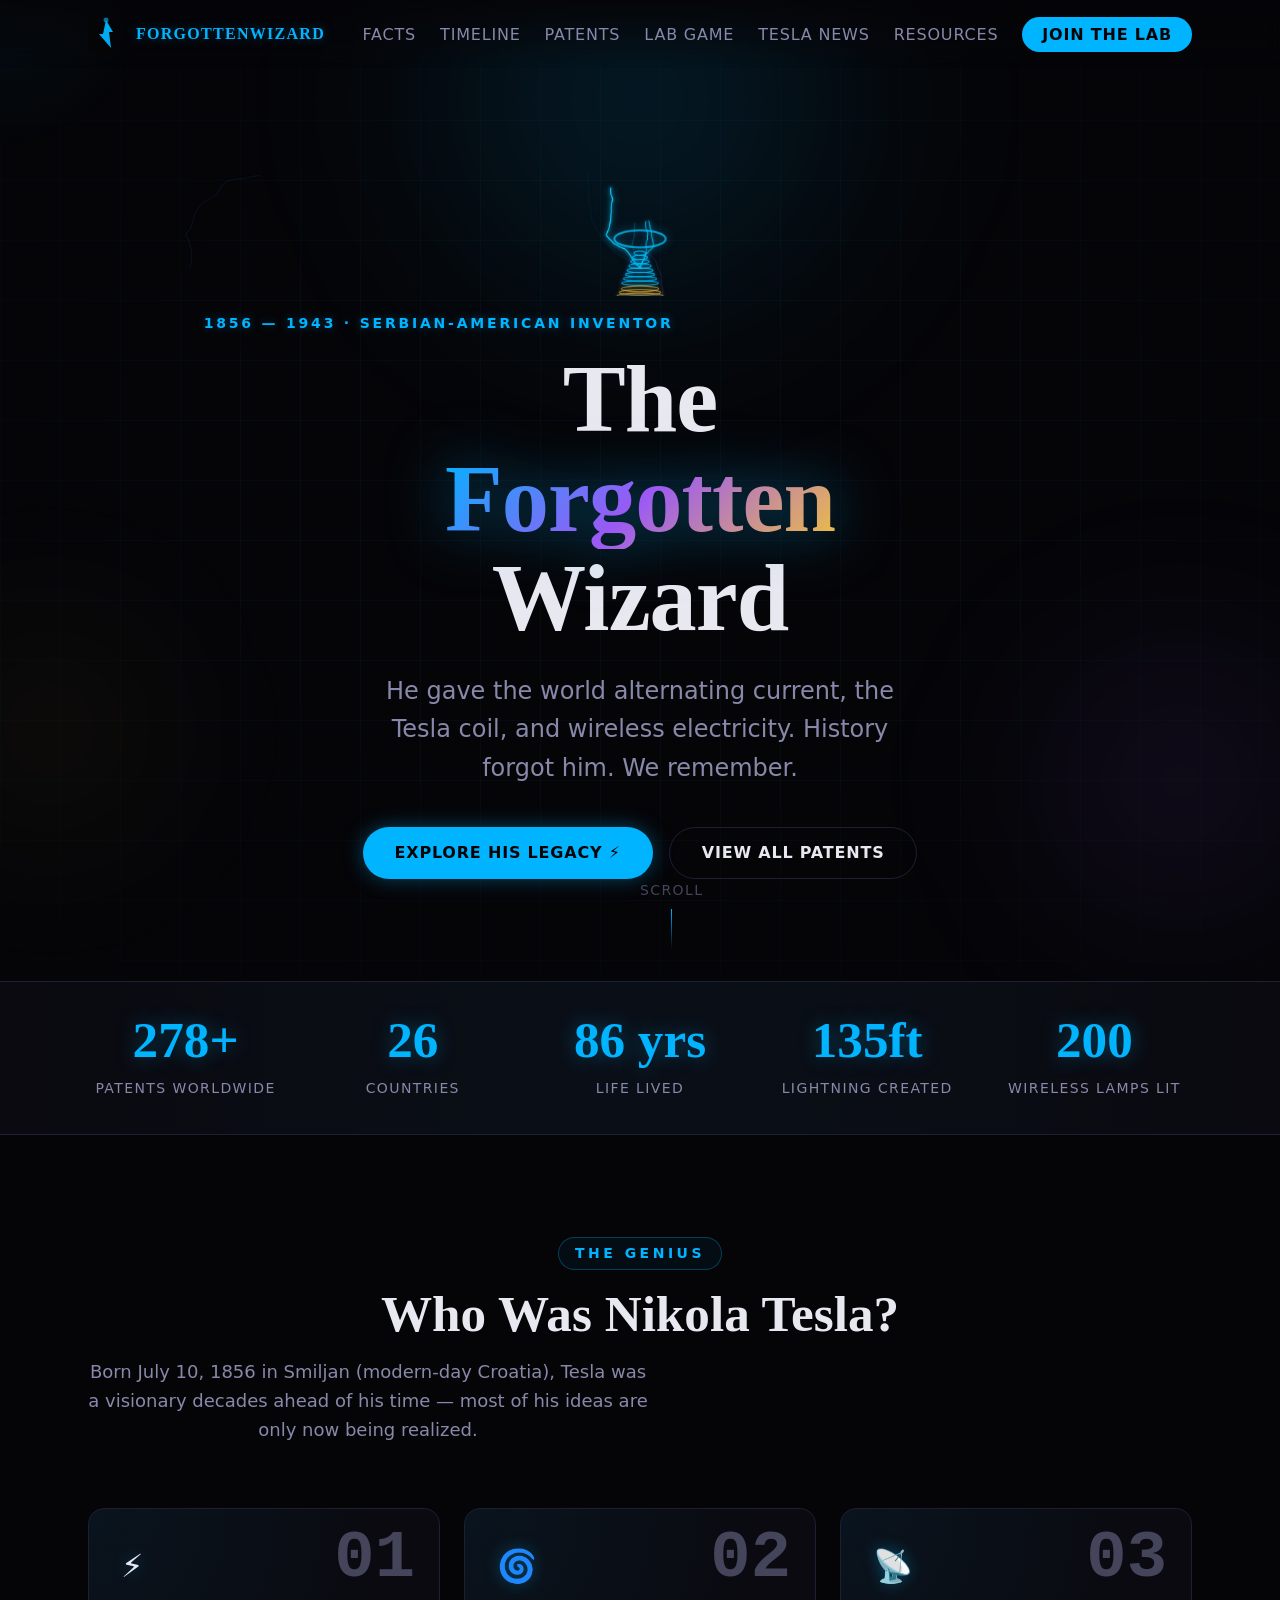
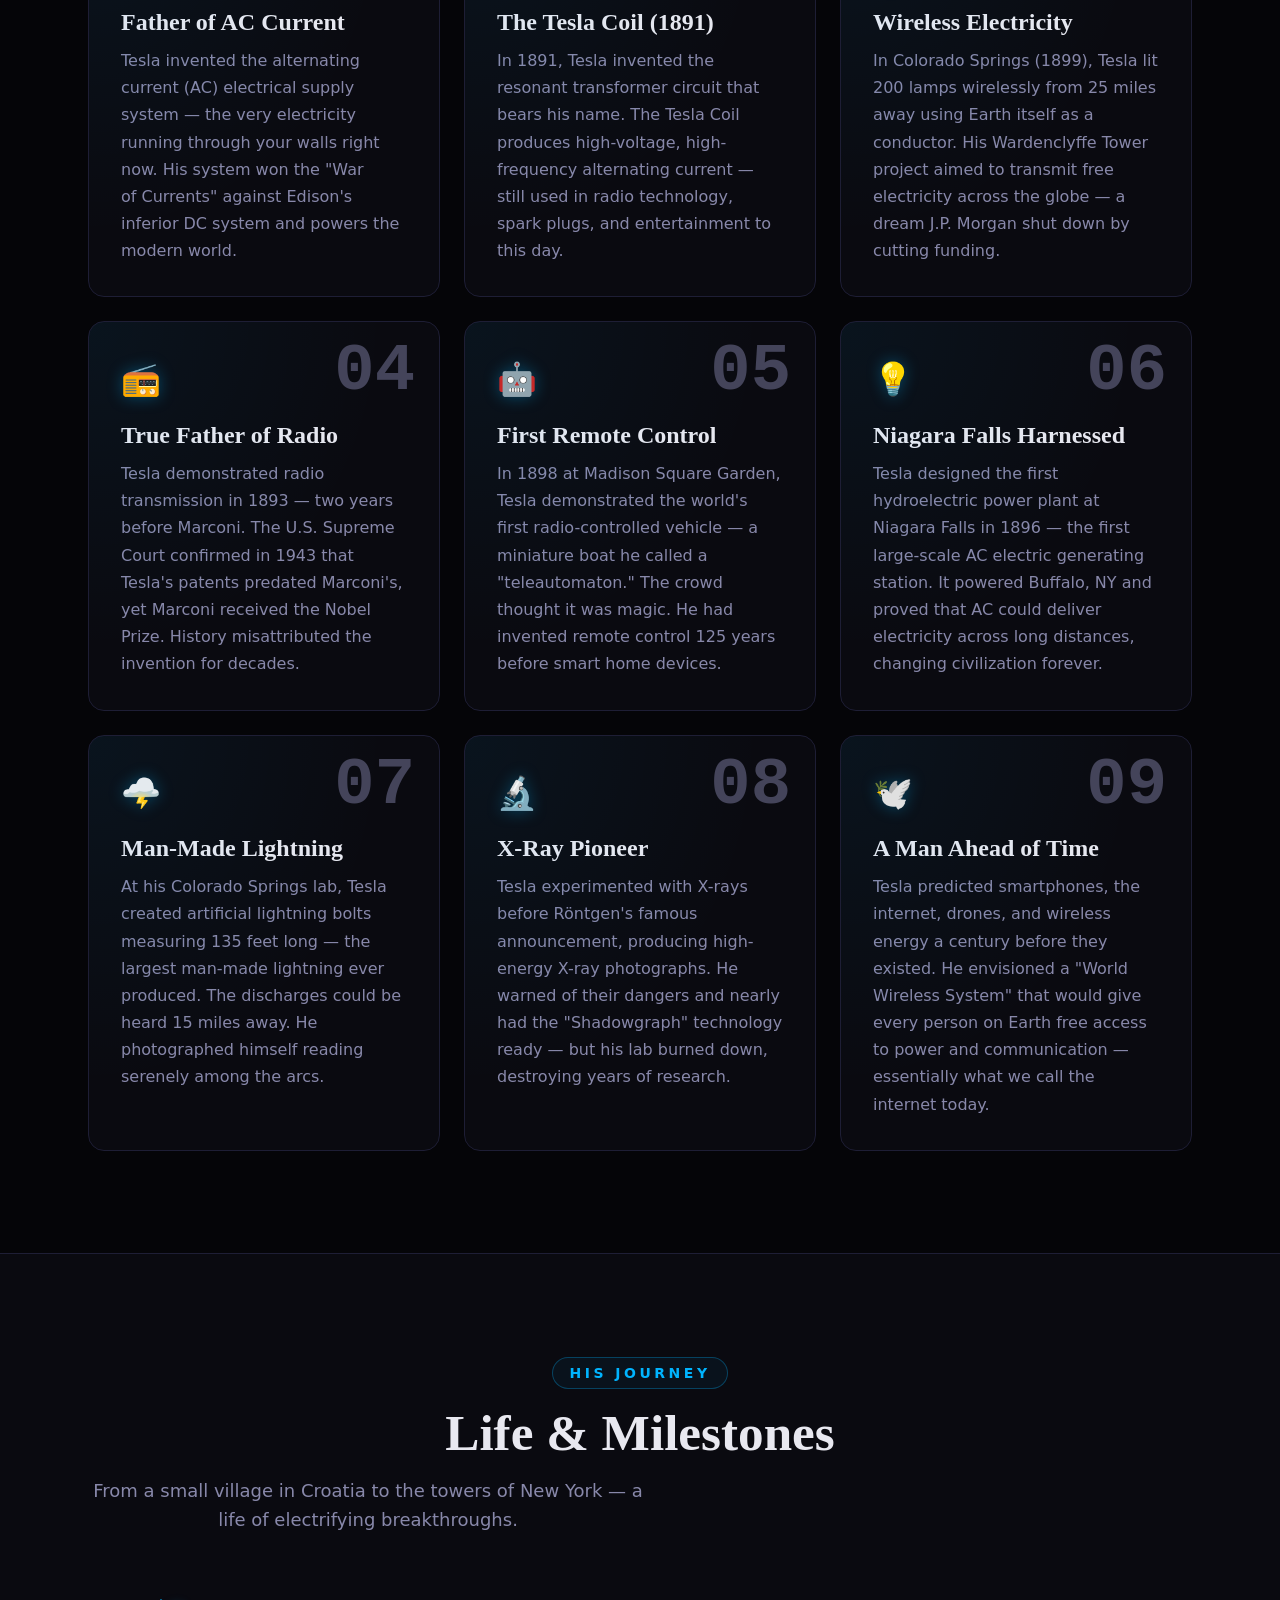
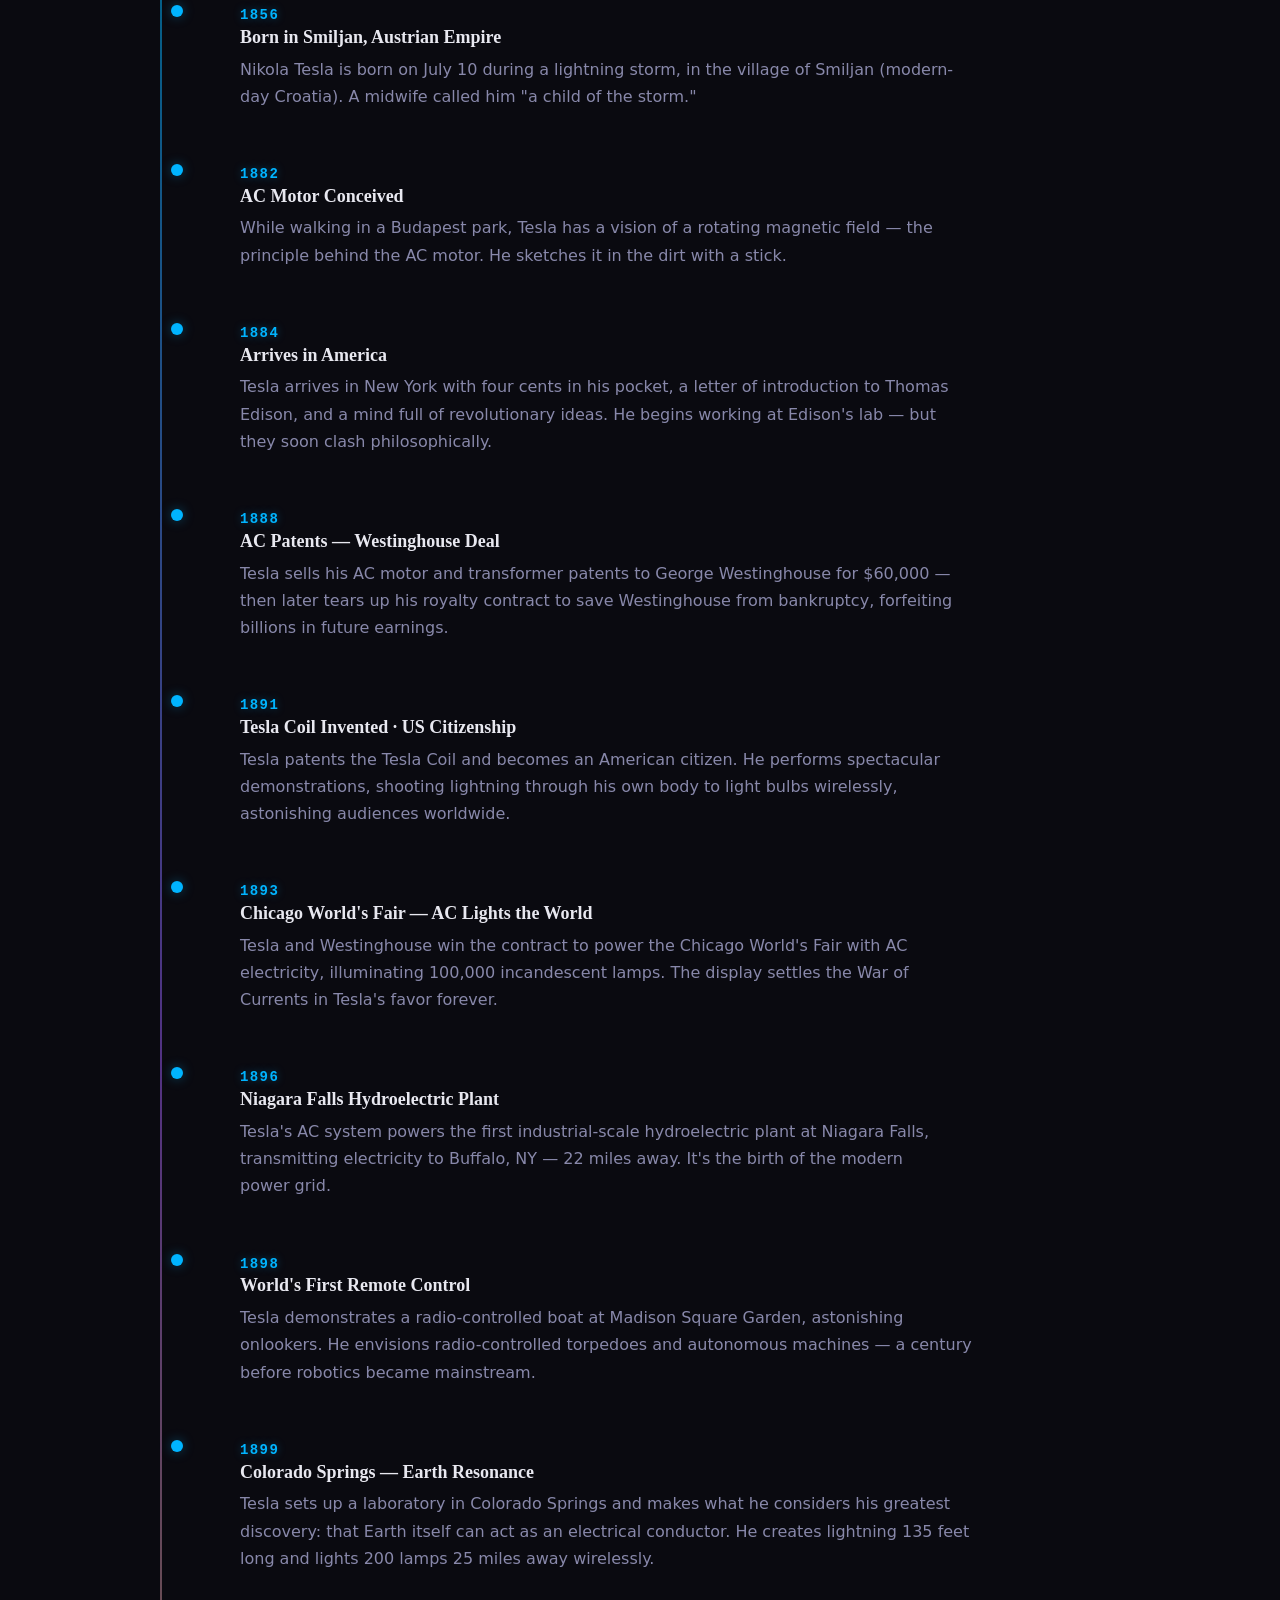
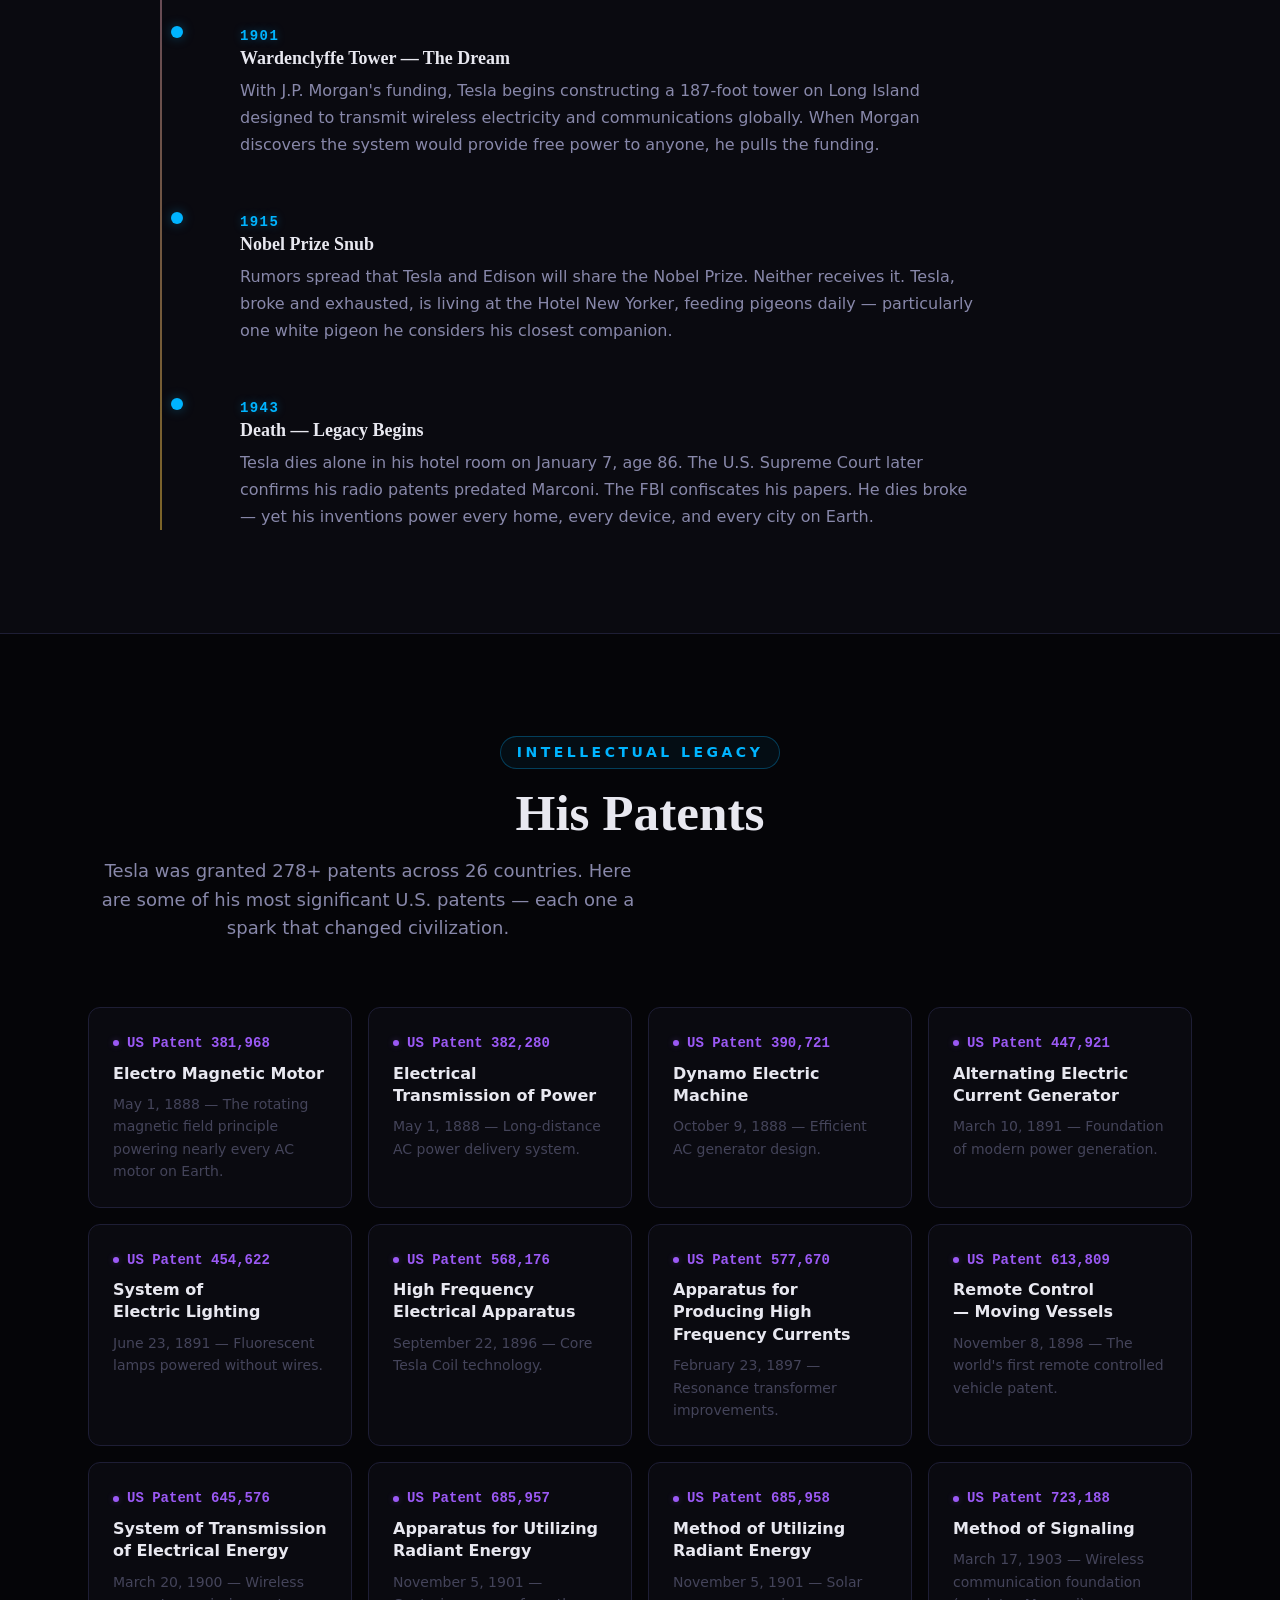
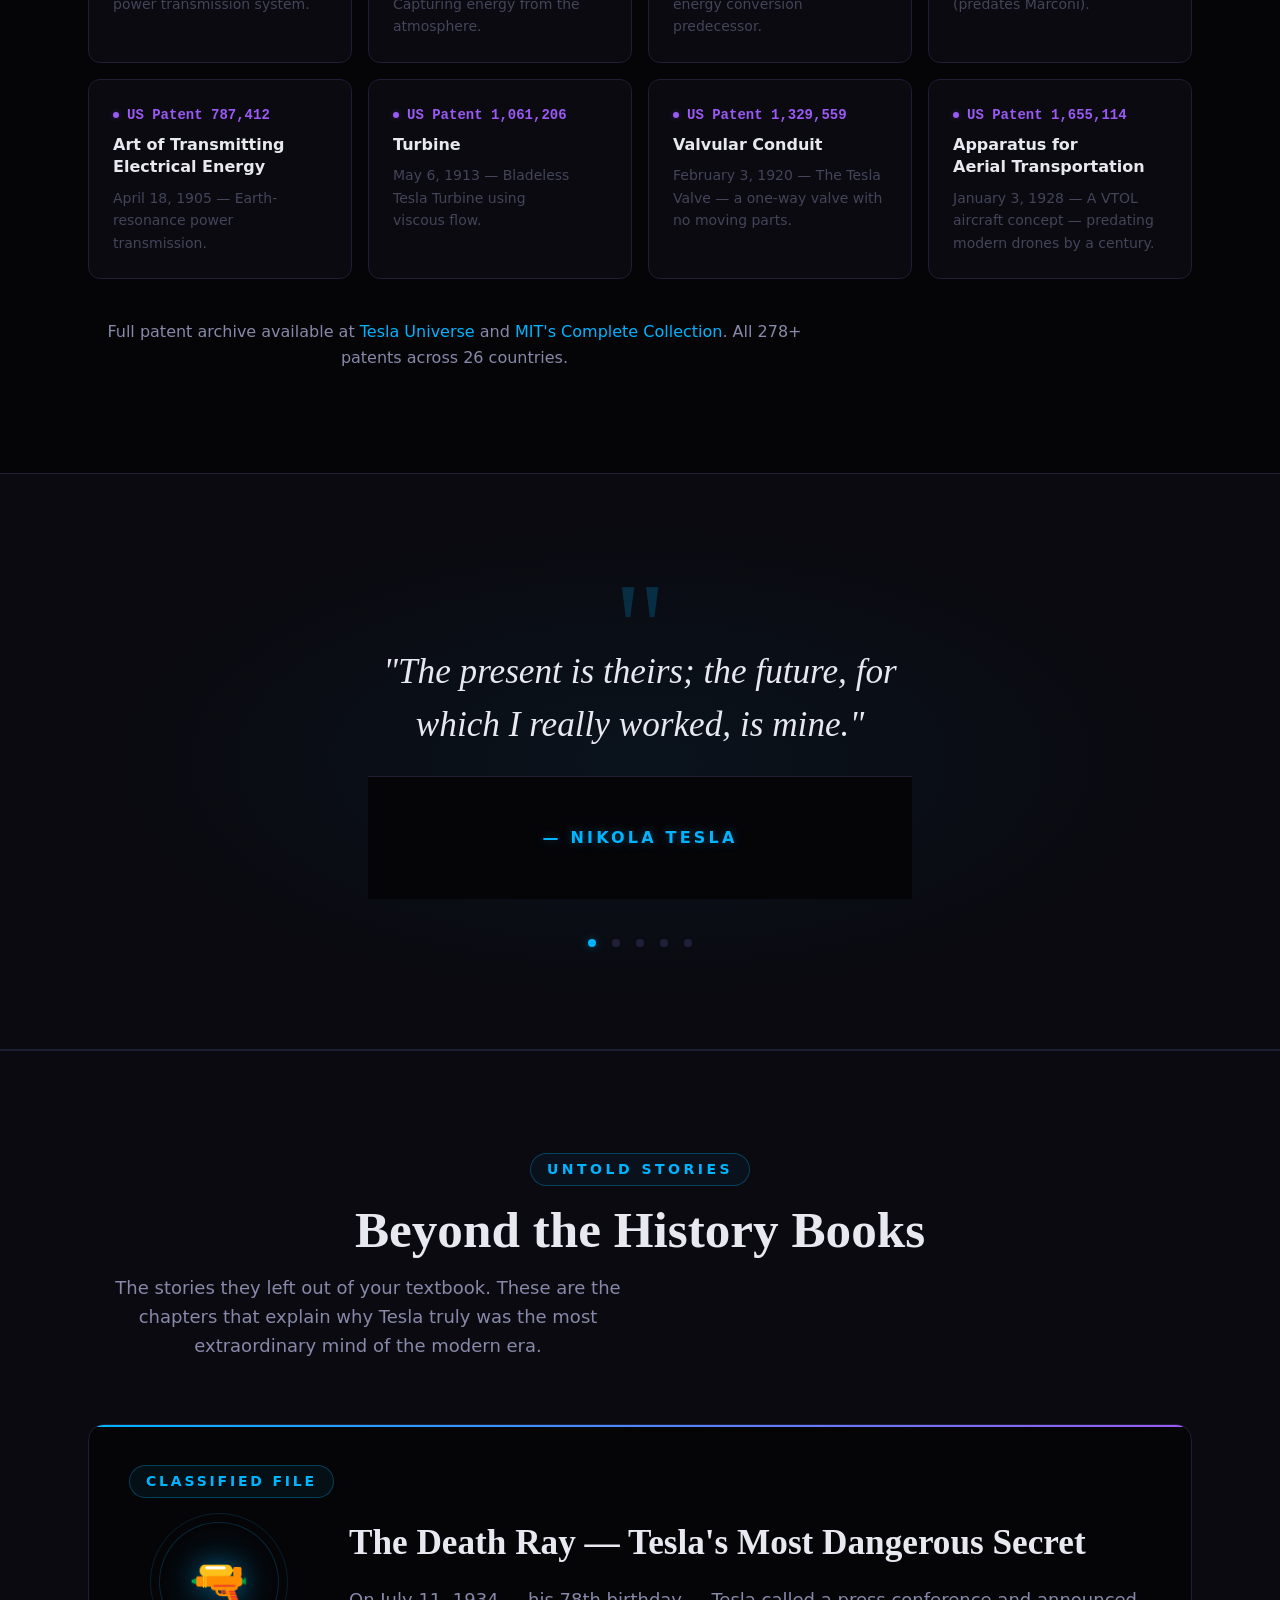
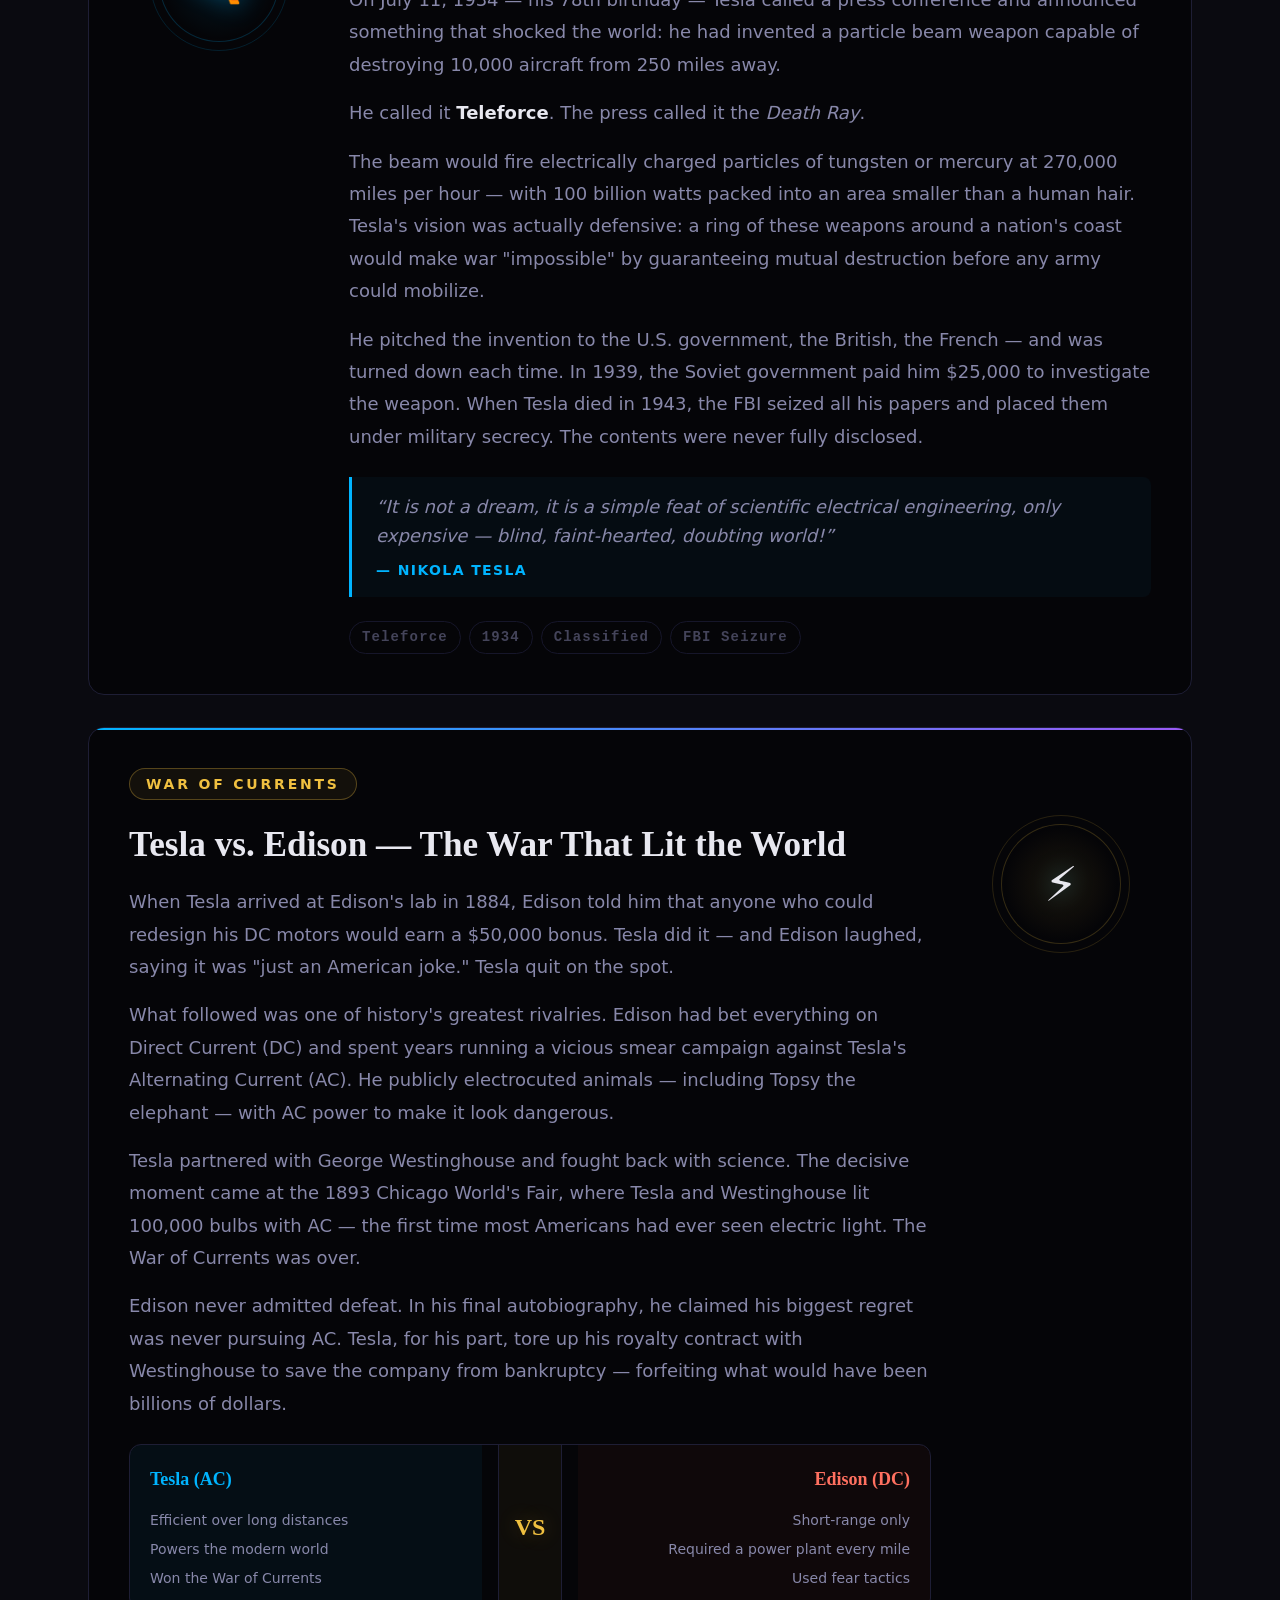
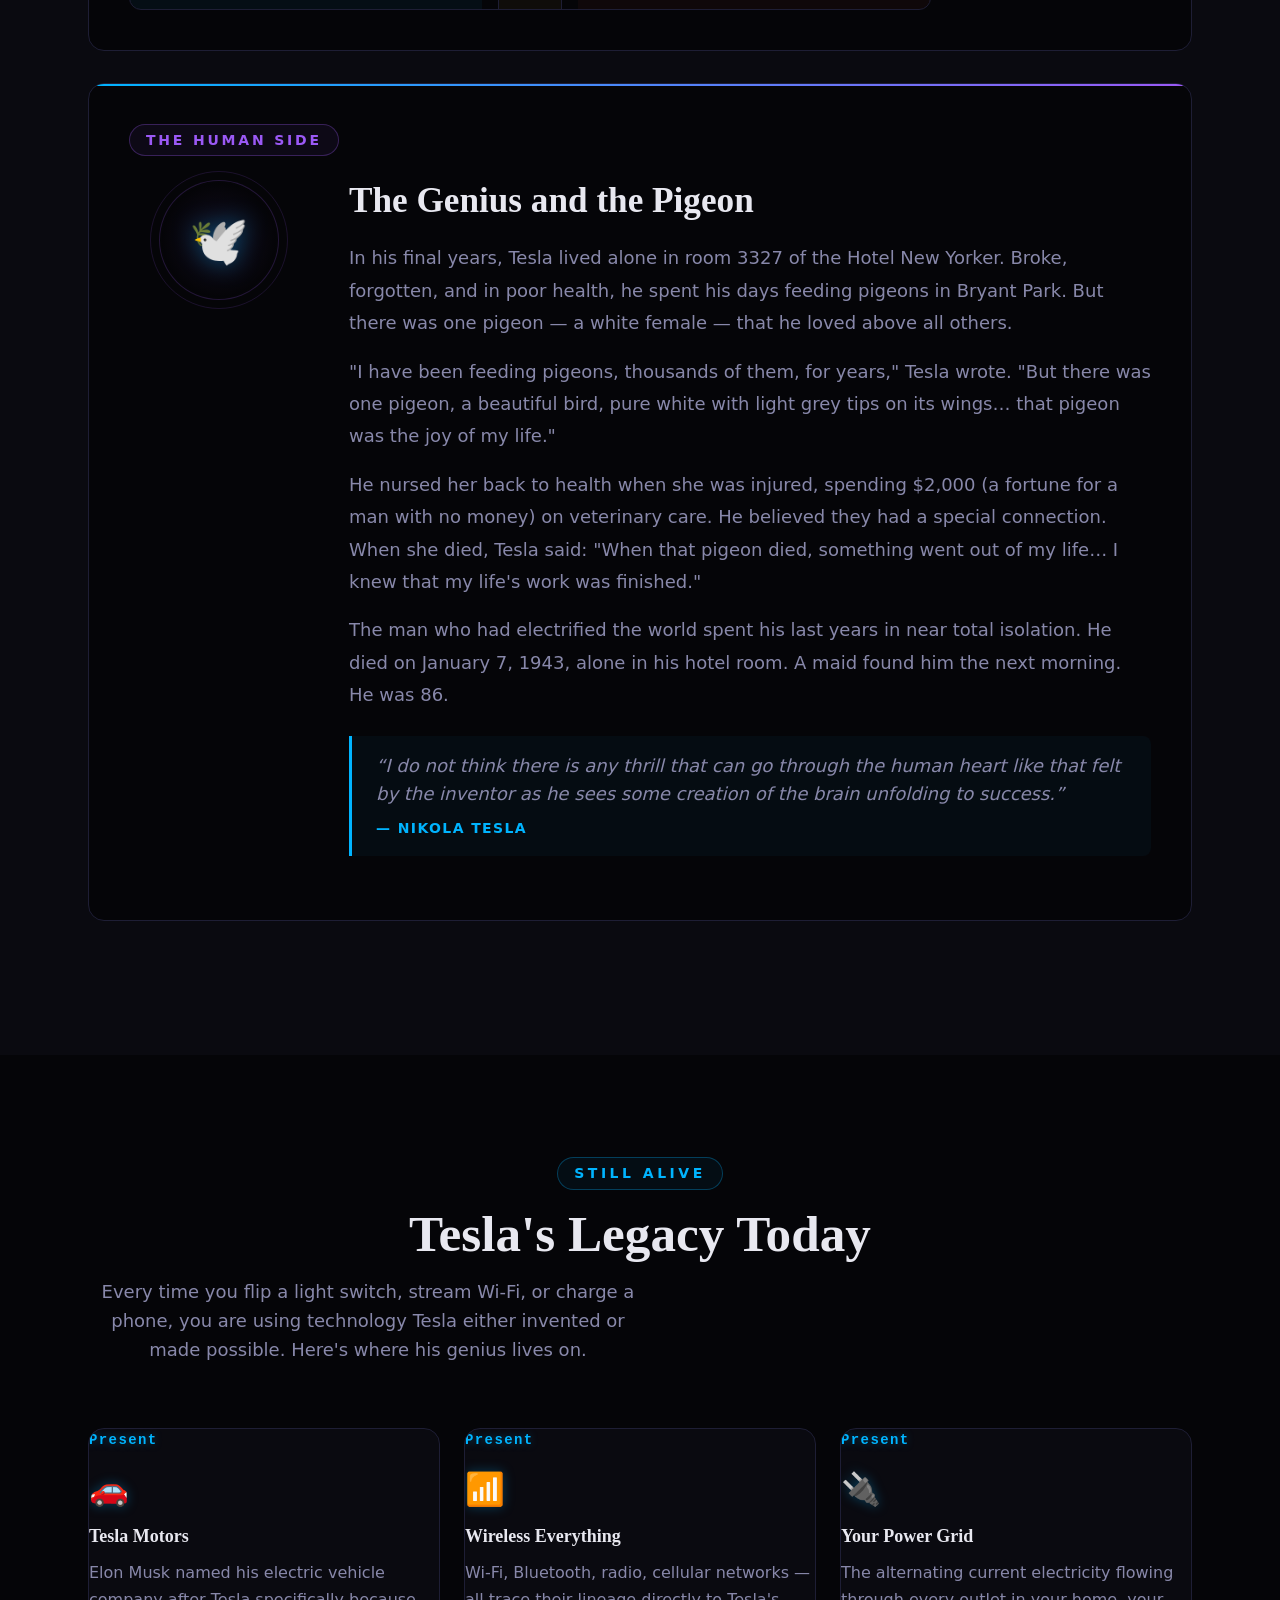
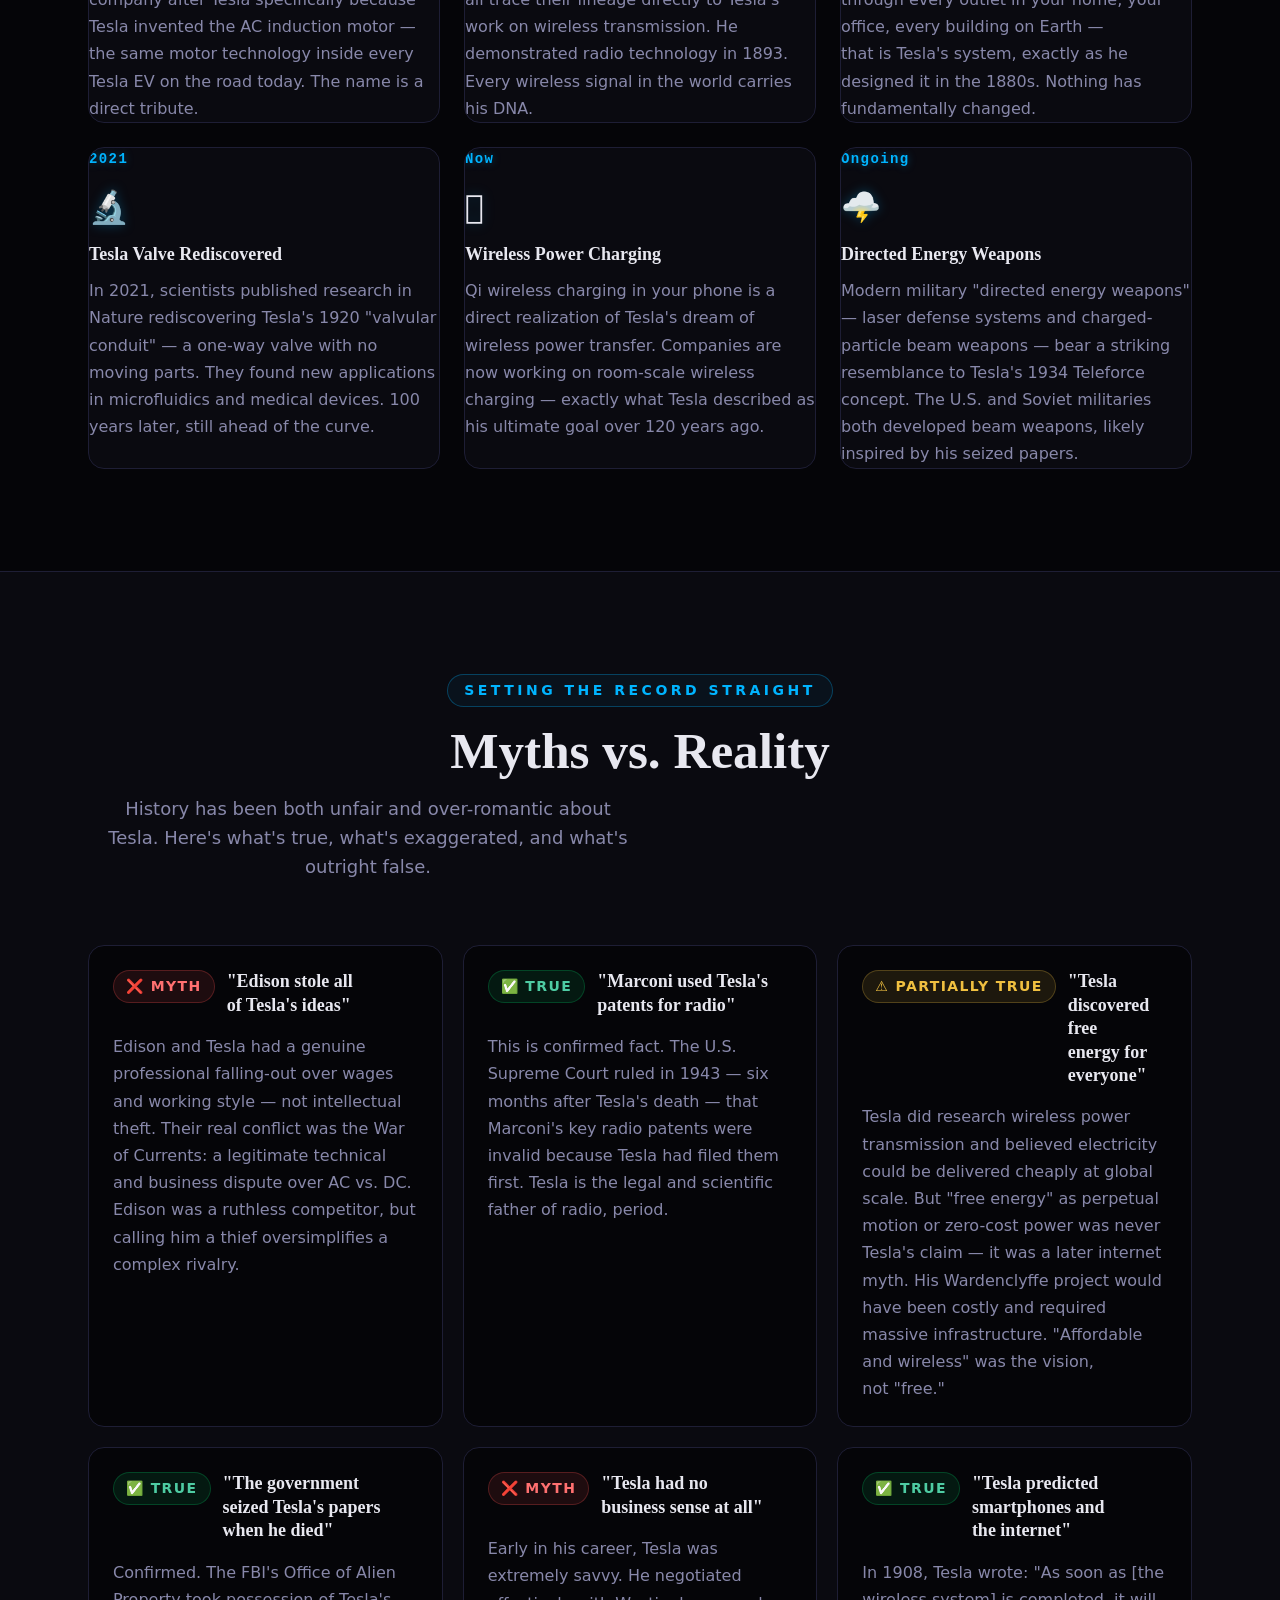
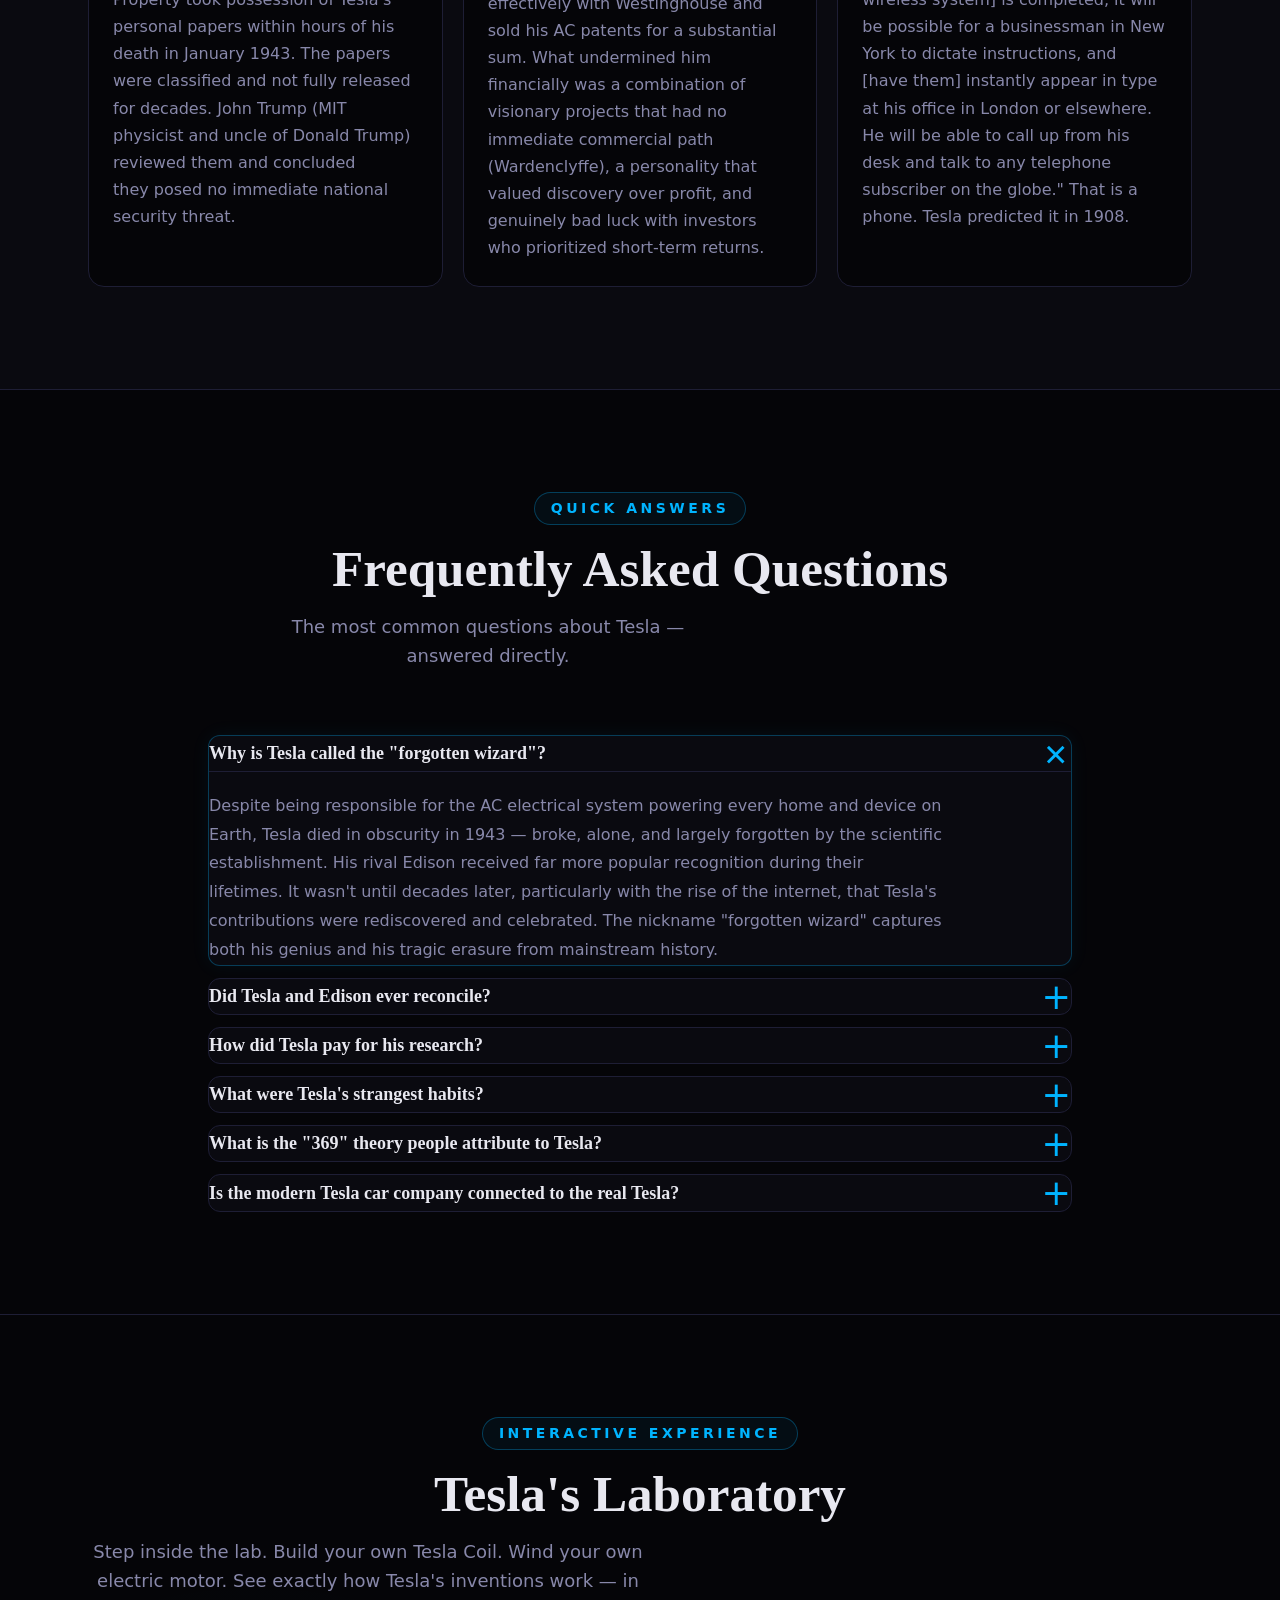
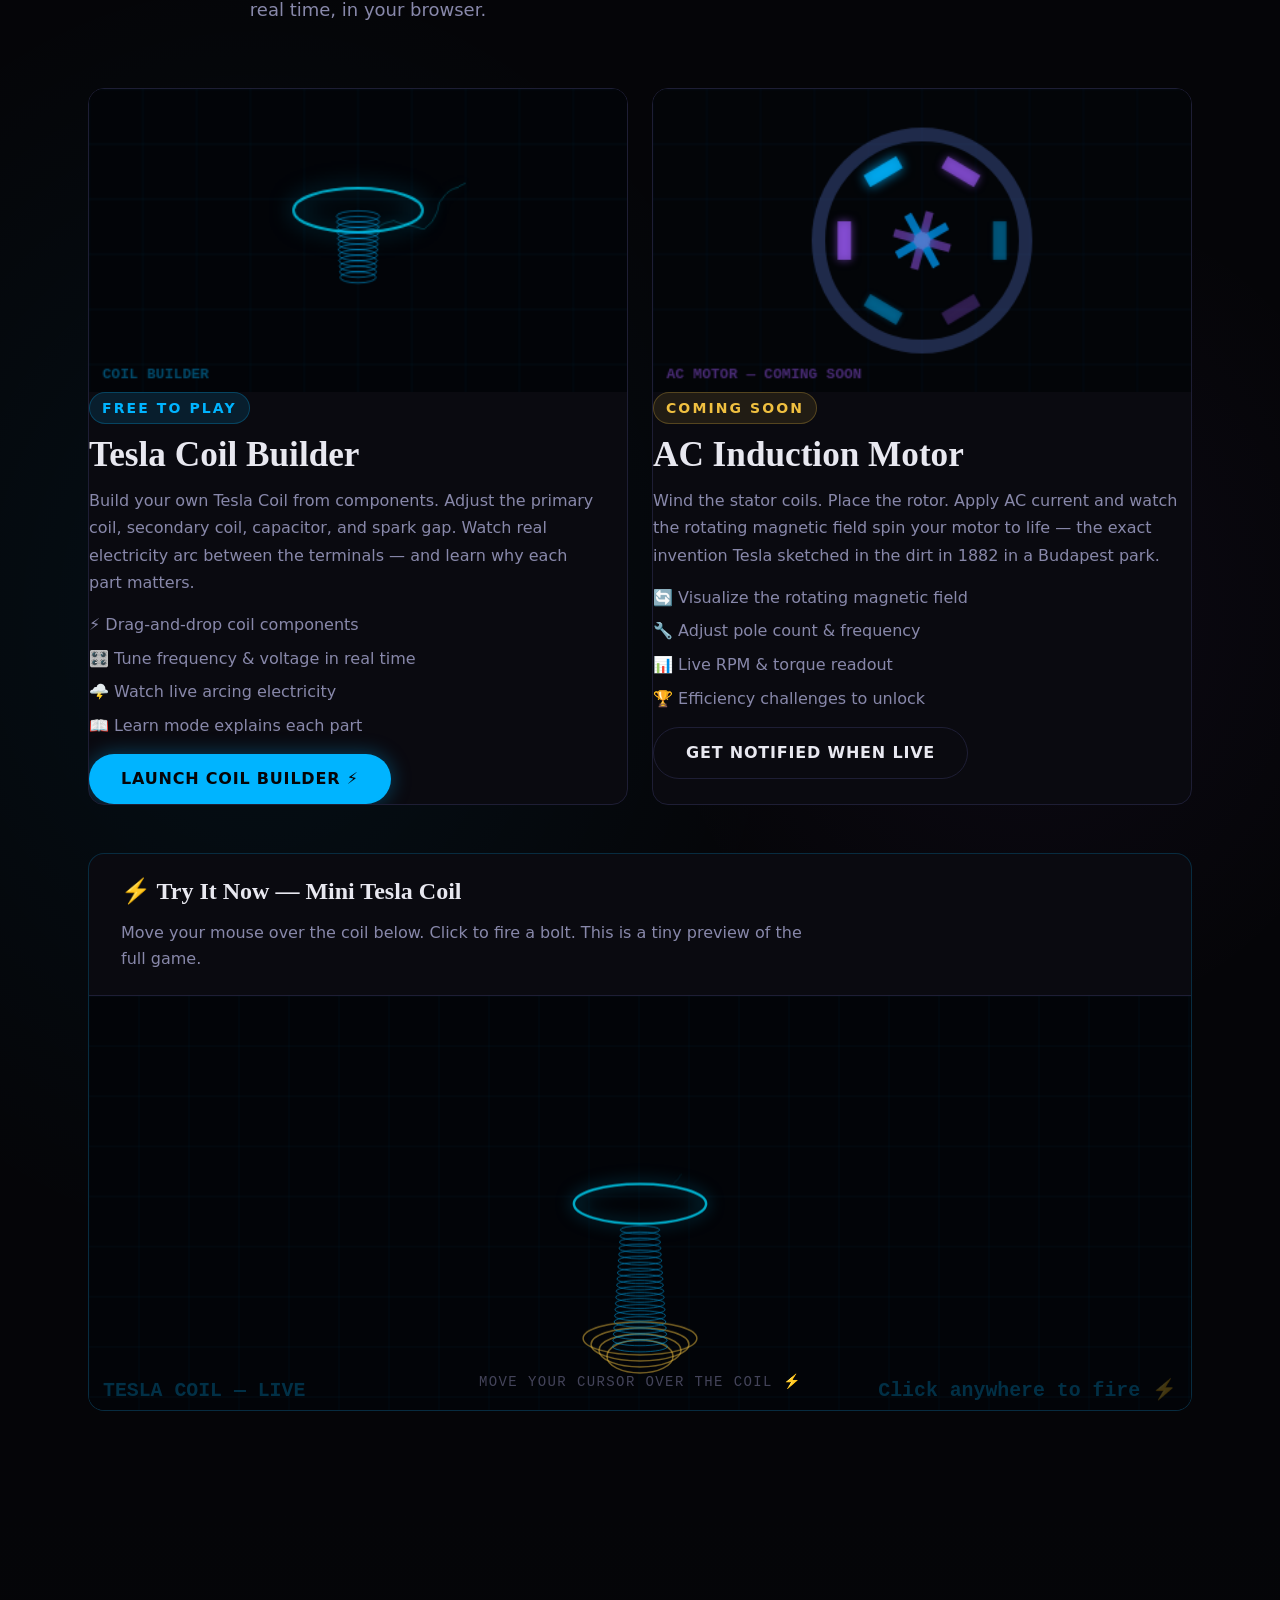
==== commit 175d798d: "Daily update 2026-06-24: new Tesla AC documentary post + video" ====
--- a/index.html
+++ b/index.html
@@ -2,7 +2,7 @@
 
 <html data-theme="dark" lang="en">
 <head><link href="https://www.forgottenwizard.com/" rel="canonical"/>
-<meta charset="utf-8"/><meta content="Nikola Tesla, Tesla biography, Tesla inventions, Tesla facts, Tesla coil, AC electricity, alternating current, Tesla patents, wireless electricity, Wardenclyffe Tower, Tesla vs Edison, War of Currents, rotating magnetic field, induction motor, Tesla Colorado Springs, Tesla predictions, Tesla free energy, Tesla radio invention, Tesla wireless charging, forgotten inventor, Serbian inventor, Tesla legacy, Tesla timeline, Tesla quotes, Tesla documentary, Tesla museum, Tesla Nobel Prize, Tesla death ray, John G. Trump Tesla memo, Tesla papers 1943, Tesla oscillator, Tesla turbine, Tesla valve, polyphase AC, Tesla fluorescent light, Tesla X-ray, Tesla birthday July 10, Tesla death January 7, forgottenwizard, the forgotten wizard, who invented AC electricity, who invented radio, Nikola Tesla facts for kids, Nikola Tesla inventions list, Tesla predictions 2026, Tesla 2026, wireless power transmission 2026, Tesla wireless energy real, Nikola Tesla Museum closure June 2026, Nikola Tesla Museum Belgrade June 28 2026, Nikola Tesla Museum permanent exhibition upgrades, Tesla radiant energy patent US685957A, apparatus for the utilization of radiant energy, NTT wireless power, NTT laser wireless power, Mitsubishi Heavy Industries wireless power, Nanki-Shirahama Airport laser power, Wakayama Prefecture laser power, DARPA wireless energy, Finland wireless electricity, Tesla dream coming true, laser wireless power, laser power transmission, power beaming, power beaming technology, wireless energy transfer, microwave power beaming, space-based solar power, electric arc lamp, commutator for dynamo-electric machines, US 335, 786, US 334, 823, Aalto University Tesla, Finland wireless power 2026, resonant coupling wireless electricity, Tesla resonant coil, wireless IoT power, Tesla 1891 lecture, Tesla 369, Tesla 3 6 9, Tesla numbers obsession, Tesla OCD, Tesla 369 myth, Tesla key to universe, Tesla viral 2026, Tesla manifestation debunked, Tesla Einstein meme, Nikola Tesla Albert Einstein, Slow English Tesla documentary, English Histoverse Nikola Tesla reaction image, Tesla Fluid Propulsion, Fluid Propulsion patent, April 29 1913, DARPA POWER program, laser power beaming 8.6 km, Teravec Technologies, AI restored Nikola Tesla video, lost Tesla footage AI, Ambivalence Nikola Tesla documentary, The Long Shadow Nikola Tesla documentary, Nikola Tesla - The Genius Who Lit the World and Died With Nothing, The History Profile Nikola Tesla documentary, Nikola Tesla: Genius or Mad Scientist, William C Brown microwave power, microwave power beam history, Goldstone 1975 wireless power, NASA wireless power experiment, power beaming history, William Brown helicopter microwave, 30 kilowatt wireless transmission, laser wireless power transmission, Nanki-Shirahama Airport, Wakayama Prefecture, NTT Mitsubishi Heavy Industries laser power, Nikola Tesla genius or mad scientist documentary, Nikola Tesla and Wireless Energy: A Technology Ahead of Its Time, The Reason of Reasons Nikola Tesla documentary, NTT Mitsubishi Heavy Industries wireless power, kilometer-scale power beaming, Nikola Tesla files still classified, Tesla papers 1943, Office of Alien Property Custodian Tesla, Mad Cave Nikola Tesla, Comixology Originals Nikola Tesla, Nikola Tesla graphic novel August 11 2026, The Rest Is Science Nikola Tesla, Nikola Tesla pigeon story, June 6 1884 Tesla arrives New York, Tesla arrived New York City, Tesla technical secrets history simplified, Sleep Saga Nikola Tesla, Wardenclyffe Tower documentary, World Wireless System, Japan space solar power 2026, Ohi-sama JAXA wireless energy, space-based solar power microwave beam, Tesla solar energy vision orbit, Tesla vanished from history books, Tesla antenna power output, radiant energy experiment, atmospheric electric field harvesting, atmospheric electricity harvesting, Tesla confiscated papers, Tesla missing research, Tesla papers after death, Room 3327 Tesla, Hotel New Yorker Room 3327, Tesla missing crates, Tesla Man from the Future exhibition, Tesla Museum Montenegro Niksic, Tesla Museum traveling exhibition 2026, Tesla 170th anniversary 2026, Nikola Tesla papers seized 1943, Tesla archive custody, Tesla files still classified documentary, Wardenclyffe Tower Shoreham, Tesla wireless transmission station, Tesla classified files, Tesla papers seized 1943, Tesla FBI inventory, FBI Tesla files, Tesla archives Belgrade, Tesla rock opera, Tesla Light It Up, Colorado Springs laboratory, wireless power transmission, NASA confirms Tesla wireless energy, Tesla wireless energy fact check, Tesla wireless power myths, teleforce paper 1944, Tesla teleforce, Tesla charged particle beam, Tesla papers seized after death, Tesla OAP inventory, Tesla trunks of papers 1943" name="keywords"/>
+<meta charset="utf-8"/><meta content="Nikola Tesla, Tesla biography, Tesla inventions, Tesla facts, Tesla coil, AC electricity, alternating current, Tesla patents, wireless electricity, Wardenclyffe Tower, Tesla vs Edison, War of Currents, rotating magnetic field, induction motor, Tesla Colorado Springs, Tesla predictions, Tesla free energy, Tesla radio invention, Tesla wireless charging, forgotten inventor, Serbian inventor, Tesla legacy, Tesla timeline, Tesla quotes, Tesla documentary, Tesla museum, Tesla Nobel Prize, Tesla death ray, John G. Trump Tesla memo, Tesla papers 1943, Tesla oscillator, Tesla turbine, Tesla valve, polyphase AC, Tesla fluorescent light, Tesla X-ray, Tesla birthday July 10, Tesla death January 7, forgottenwizard, the forgotten wizard, who invented AC electricity, who invented radio, Nikola Tesla facts for kids, Nikola Tesla inventions list, Tesla predictions 2026, Tesla 2026, wireless power transmission 2026, Tesla wireless energy real, Nikola Tesla Museum closure June 2026, Nikola Tesla Museum Belgrade June 28 2026, Nikola Tesla Museum permanent exhibition upgrades, Tesla radiant energy patent US685957A, apparatus for the utilization of radiant energy, NTT wireless power, NTT laser wireless power, Mitsubishi Heavy Industries wireless power, Nanki-Shirahama Airport laser power, Wakayama Prefecture laser power, DARPA wireless energy, Finland wireless electricity, Tesla dream coming true, laser wireless power, laser power transmission, power beaming, power beaming technology, wireless energy transfer, microwave power beaming, space-based solar power, electric arc lamp, commutator for dynamo-electric machines, US 335, 786, US 334, 823, Aalto University Tesla, Finland wireless power 2026, resonant coupling wireless electricity, Tesla resonant coil, wireless IoT power, Tesla 1891 lecture, Tesla 369, Tesla 3 6 9, Tesla numbers obsession, Tesla OCD, Tesla 369 myth, Tesla key to universe, Tesla viral 2026, Tesla manifestation debunked, Tesla Einstein meme, Nikola Tesla Albert Einstein, Slow English Tesla documentary, English Histoverse Nikola Tesla reaction image, Tesla Fluid Propulsion, Fluid Propulsion patent, April 29 1913, DARPA POWER program, laser power beaming 8.6 km, Teravec Technologies, AI restored Nikola Tesla video, lost Tesla footage AI, Ambivalence Nikola Tesla documentary, The Long Shadow Nikola Tesla documentary, Nikola Tesla - The Genius Who Lit the World and Died With Nothing, The History Profile Nikola Tesla documentary, Nikola Tesla: Genius or Mad Scientist, William C Brown microwave power, microwave power beam history, Goldstone 1975 wireless power, NASA wireless power experiment, power beaming history, William Brown helicopter microwave, 30 kilowatt wireless transmission, laser wireless power transmission, Nanki-Shirahama Airport, Wakayama Prefecture, NTT Mitsubishi Heavy Industries laser power, Nikola Tesla genius or mad scientist documentary, Nikola Tesla and Wireless Energy: A Technology Ahead of Its Time, The Reason of Reasons Nikola Tesla documentary, NTT Mitsubishi Heavy Industries wireless power, kilometer-scale power beaming, Nikola Tesla files still classified, Tesla papers 1943, Office of Alien Property Custodian Tesla, Mad Cave Nikola Tesla, Comixology Originals Nikola Tesla, Nikola Tesla graphic novel August 11 2026, The Rest Is Science Nikola Tesla, Nikola Tesla pigeon story, June 6 1884 Tesla arrives New York, Tesla arrived New York City, Tesla technical secrets history simplified, Sleep Saga Nikola Tesla, Wardenclyffe Tower documentary, World Wireless System, Japan space solar power 2026, Ohi-sama JAXA wireless energy, space-based solar power microwave beam, Tesla solar energy vision orbit, Tesla vanished from history books, Tesla antenna power output, radiant energy experiment, atmospheric electric field harvesting, atmospheric electricity harvesting, Tesla confiscated papers, Tesla missing research, Tesla papers after death, Room 3327 Tesla, Hotel New Yorker Room 3327, Tesla missing crates, Tesla Man from the Future exhibition, Tesla Museum Montenegro Niksic, Tesla Museum traveling exhibition 2026, Tesla 170th anniversary 2026, Nikola Tesla papers seized 1943, Tesla archive custody, Tesla files still classified documentary, Wardenclyffe Tower Shoreham, Tesla wireless transmission station, Tesla classified files, Tesla papers seized 1943, Tesla FBI inventory, FBI Tesla files, Tesla archives Belgrade, Tesla rock opera, Tesla Light It Up, Colorado Springs laboratory, wireless power transmission, NASA confirms Tesla wireless energy, Tesla wireless energy fact check, Tesla wireless power myths, teleforce paper 1944, Tesla teleforce, Tesla charged particle beam, Tesla papers seized after death, Tesla OAP inventory, Tesla trunks of papers 1943, Tesla AC system documentary, War of Currents explained, polyphase alternating current, Tesla Niagara Falls power, Wardenclyffe Tower wireless power" name="keywords"/>
 <meta content="width=device-width, initial-scale=1.0" name="viewport"/>
 <!-- ═══ SECURITY HEADERS ═══ -->
 <!-- Content Security Policy: restrict resource origins -->
@@ -48,7 +48,7 @@
         "target": "https://www.forgottenwizard.com/?s={search_term_string}",
         "query-input": "required name=search_term_string"
       },
-      "dateModified": "2026-06-23"
+      "dateModified": "2026-06-24"
     },
     {
       "@type": "WebPage",
@@ -89,7 +89,7 @@
           }
         ]
       },
-      "dateModified": "2026-06-23"
+      "dateModified": "2026-06-24"
     },
     {
       "@type": "Person",
@@ -153,7 +153,7 @@
         "https://www.pbs.org/tesla/",
         "https://teslaresearchlibrary.com/"
       ],
-      "dateModified": "2026-06-23"
+      "dateModified": "2026-06-24"
     },
     {
       "@type": "Article",
@@ -176,7 +176,7 @@
       "image": "https://www.forgottenwizard.com/images/og-image-final.png",
       "mainEntityOfPage": "https://www.forgottenwizard.com/",
       "keywords": "Nikola Tesla, Tesla inventions, AC electricity, Tesla coil, wireless power, Tesla patents, War of Currents, Wardenclyffe Tower",
-      "dateModified": "2026-06-23"
+      "dateModified": "2026-06-24"
     },
     {
       "@type": "FAQPage",
@@ -230,7 +230,7 @@
           }
         }
       ],
-      "dateModified": "2026-06-23"
+      "dateModified": "2026-06-24"
     }
   ]
 }</script>
@@ -982,8 +982,19 @@
 </div>
 <!-- BLOG POSTS GRID -->
 <div class="news-grid" id="news-grid">
-<article class="news-card news-card--featured fade-in" itemscope="" itemtype="https://schema.org/BlogPosting">
-<div class="news-card__label news-card__label--hot">🔴 Latest</div>
+<article class="news-card news-card--featured fade-in" itemscope itemtype="https://schema.org/BlogPosting">
+  <div class="news-card__label news-card__label--hot">Latest</div>
+  <h3 class="news-card__title" itemprop="headline">New 2026 documentary revisits Tesla’s AC revolution and his unfinished wireless-power dream</h3>
+  <p class="news-card__meta"><time datetime="2026-06">June 2026</time> · 4 min read</p>
+  <p class="news-card__excerpt" itemprop="description">A new 2026 documentary-style video retells how Tesla’s polyphase AC system helped make long-distance electric power practical — and why the ‘War of Currents’ mattered for the modern grid. It also connects Tesla’s later work in Colorado Springs and at Wardenclyffe to his goal of wireless communication and power transmission. The result is a clean, chronological overview that separates Tesla’s documented inventions from the myths that often follow his name.</p>
+  <div class="news-card__tags">
+    <span class="news-tag">Documentary</span>
+    <span class="news-tag">AC Power</span>
+    <span class="news-tag">Wireless Energy</span>
+  </div>
+</article>
+<article class="news-card fade-in" itemscope="" itemtype="https://schema.org/BlogPosting">
+<div class="news-card__label ">🔴 Latest</div>
 <h3 class="news-card__title" itemprop="headline">Tesla’s files after 1943: what happened when officials seized his papers?</h3>
 <p class="news-card__meta"><time datetime="2026-06">June 2026</time> · 4 min read</p>
 <p class="news-card__excerpt" itemprop="description">When Nikola Tesla died in New York in 1943, federal officials quickly secured the trunks of notes and diagrams he left behind. Within weeks, the Office of Alien Property inventoried the material and asked technical experts to assess whether any claims—like his proposed high-voltage defensive weapon—had real military value. Most of the papers were later transferred to Tesla’s family and ultimately became part of the Nikola Tesla Museum archive. The episode is a reminder that Tesla’s legacy is built on documented engineering as much as on myth.</p>
@@ -1047,34 +1058,26 @@
 <span class="news-tag">Myth vs Fact</span>
 </div>
 </article>
-<article class="news-card fade-in" itemscope="" itemtype="https://schema.org/BlogPosting">
-<div class="news-card__label">Previous Latest</div>
-<h3 class="news-card__title" itemprop="headline">Tesla's "Man from the Future" exhibition opens in Montenegro — the Balkans remember their most famous son</h3>
-<p class="news-card__meta"><time datetime="2026-06">June 2026</time> · 3 min read</p>
-<p class="news-card__excerpt" itemprop="description">On June 7, 2026, the Nikola Tesla Museum officially opened its traveling exhibition "Nikola Tesla — The Man from the Future" at the Gallery of Matica Srpska in Nikšić, Montenegro — the country immediately adjacent to the Croatian village of Smiljan where Tesla was born in 1856. The exhibition draws from the museum's collection in Belgrade, Serbia, which holds the largest archive of Tesla's personal belongings, original manuscripts, patents, and scientific instruments in the world, including the urn containing Tesla's ashes. The Nikšić opening is part of a broader 2026 regional tour marking the 170th year since Tesla's birth, and it represents a deliberate effort by the Serbian and Montenegrin cultural institutions to anchor Tesla's identity in the Balkans — countering decades of Western narratives that treated him as a purely American story. Tesla was born in the Austrian Empire to Serbian parents and spent 59 of his 86 years in the United States, but the region has always regarded him as one of their own.</p>
-<div class="news-card__tags">
-<span class="news-tag">Tesla Museum</span>
-<span class="news-tag">Montenegro</span>
-<span class="news-tag">2026 Exhibition</span>
-</div>
-</article>
-<article class="news-card fade-in" itemscope="" itemtype="https://schema.org/BlogPosting">
-<div class="news-card__label">Previous Latest</div>
-<h3 class="news-card__title" itemprop="headline">A new June 2026 deep-dive asks: Where did Tesla’s “missing research” go — and why does Alaska keep coming up?</h3>
-<p class="news-card__meta"><time datetime="2026-06">June 2026</time> · 4 min read</p>
-<p class="news-card__excerpt" itemprop="description">A June 2026 video takes a fresh look at a recurring Tesla mystery: what happened to parts of his late-life notes and why do government archives and Cold War-era research facilities enter the conversation. The episode uses Wardenclyffe and Tesla’s wireless-power ambitions as context, then separates what is documented (funding, timelines, and the fate of his personal effects after 1943) from what remains speculation. Even if you don’t buy every leap, it’s a good prompt to revisit primary sources and remember how quickly “unpublished papers” can become legend. The real lesson is that Tesla’s unfinished ideas are catnip for myth — and a challenge for careful historical method.</p>
-<div class="news-card__tags">
-<span class="news-tag">Documentary</span>
-<span class="news-tag">History</span>
-<span class="news-tag">Wireless Power</span>
-</div>
-</article>
+
+
 </div><!-- /news-grid -->
 <!-- YOUTUBE VIDEO SECTION -->
 <div class="video-section">
 <h3 class="video-section__title">Watch: Tesla Documentaries &amp; Discoveries</h3>
 <p class="video-section__sub">The best Tesla content on the web — curated for the true believer.</p>
-<div class="video-grid" id="video-grid">
+<div class="video-grid" id="video-grid"><div class="video-card fade-in">
+  <div class="video-card__embed">
+    <iframe src="https://www.youtube.com/embed/h0H5vpTqjcQ" title="Nikola Tesla: The Man Who Electrified the World | Greatness Explained" loading="lazy"
+      allow="accelerometer; autoplay; clipboard-write; encrypted-media; gyroscope; picture-in-picture"
+      allowfullscreen></iframe>
+  </div>
+  <div class="video-card__info">
+    <span class="video-card__badge">Documentary</span>
+    <h4 class="video-card__title">Tesla’s AC revolution (and the wireless dream)</h4>
+    <p class="video-card__desc">A fast, chronological overview of Tesla’s AC system, key milestones, and later wireless-power ambitions.</p>
+  </div>
+</div>
+
 <div class="video-card fade-in">
 <div class="video-card__embed">
 <iframe allow="accelerometer; autoplay; clipboard-write; encrypted-media; gyroscope; picture-in-picture" allowfullscreen="" loading="lazy" src="https://www.youtube.com/embed/xD_hfj1F98w" title="Nikola Tesla's Mysterious Files: What Did the Government Find?"></iframe>
@@ -1124,18 +1127,6 @@
 <p class="video-card__desc">A May 2026 long-form documentary about Wardenclyffe Tower and Tesla’s “World Wireless System.”</p>
 </div>
 </div>
-<div class="video-card fade-in">
-<div class="video-card__embed">
-<iframe allow="accelerometer; autoplay; clipboard-write; encrypted-media; gyroscope; picture-in-picture" allowfullscreen="" loading="lazy" src="https://www.youtube.com/embed/ynpSJQ5YZCw" title="Nikola Tesla: The Genius No One Understood"></iframe>
-</div>
-<div class="video-card__info">
-<span class="video-card__badge">Documentary</span>
-<h4 class="video-card__title">The Genius No One Understood</h4>
-<p class="video-card__desc">A cinematic retelling of Tesla's life — from Smiljan to the Hotel New Yorker — and why the world kept failing him.</p>
-</div>
-</div>
-</div><!-- /video-grid -->
-</div><!-- /video-section -->
 </div></section>
 <section aria-labelledby="support-title" class="support" id="support">
 <div class="container">
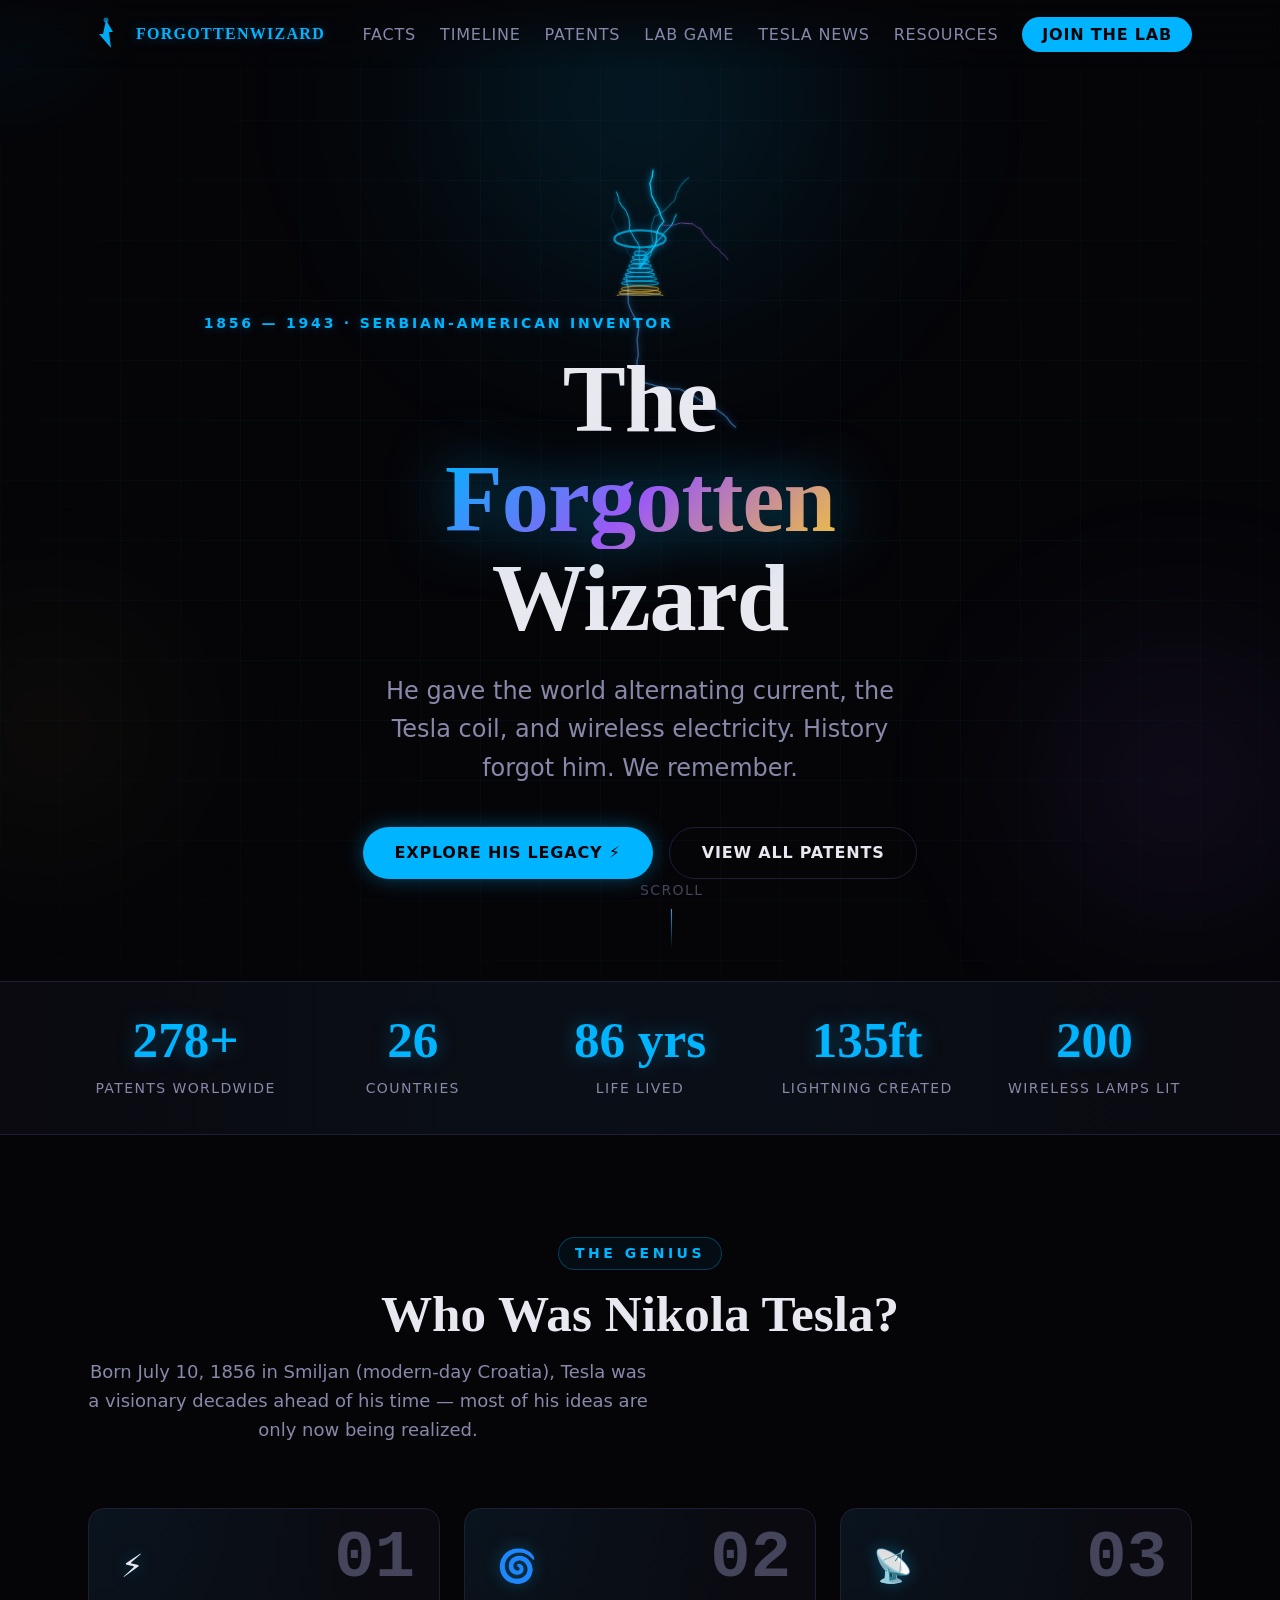
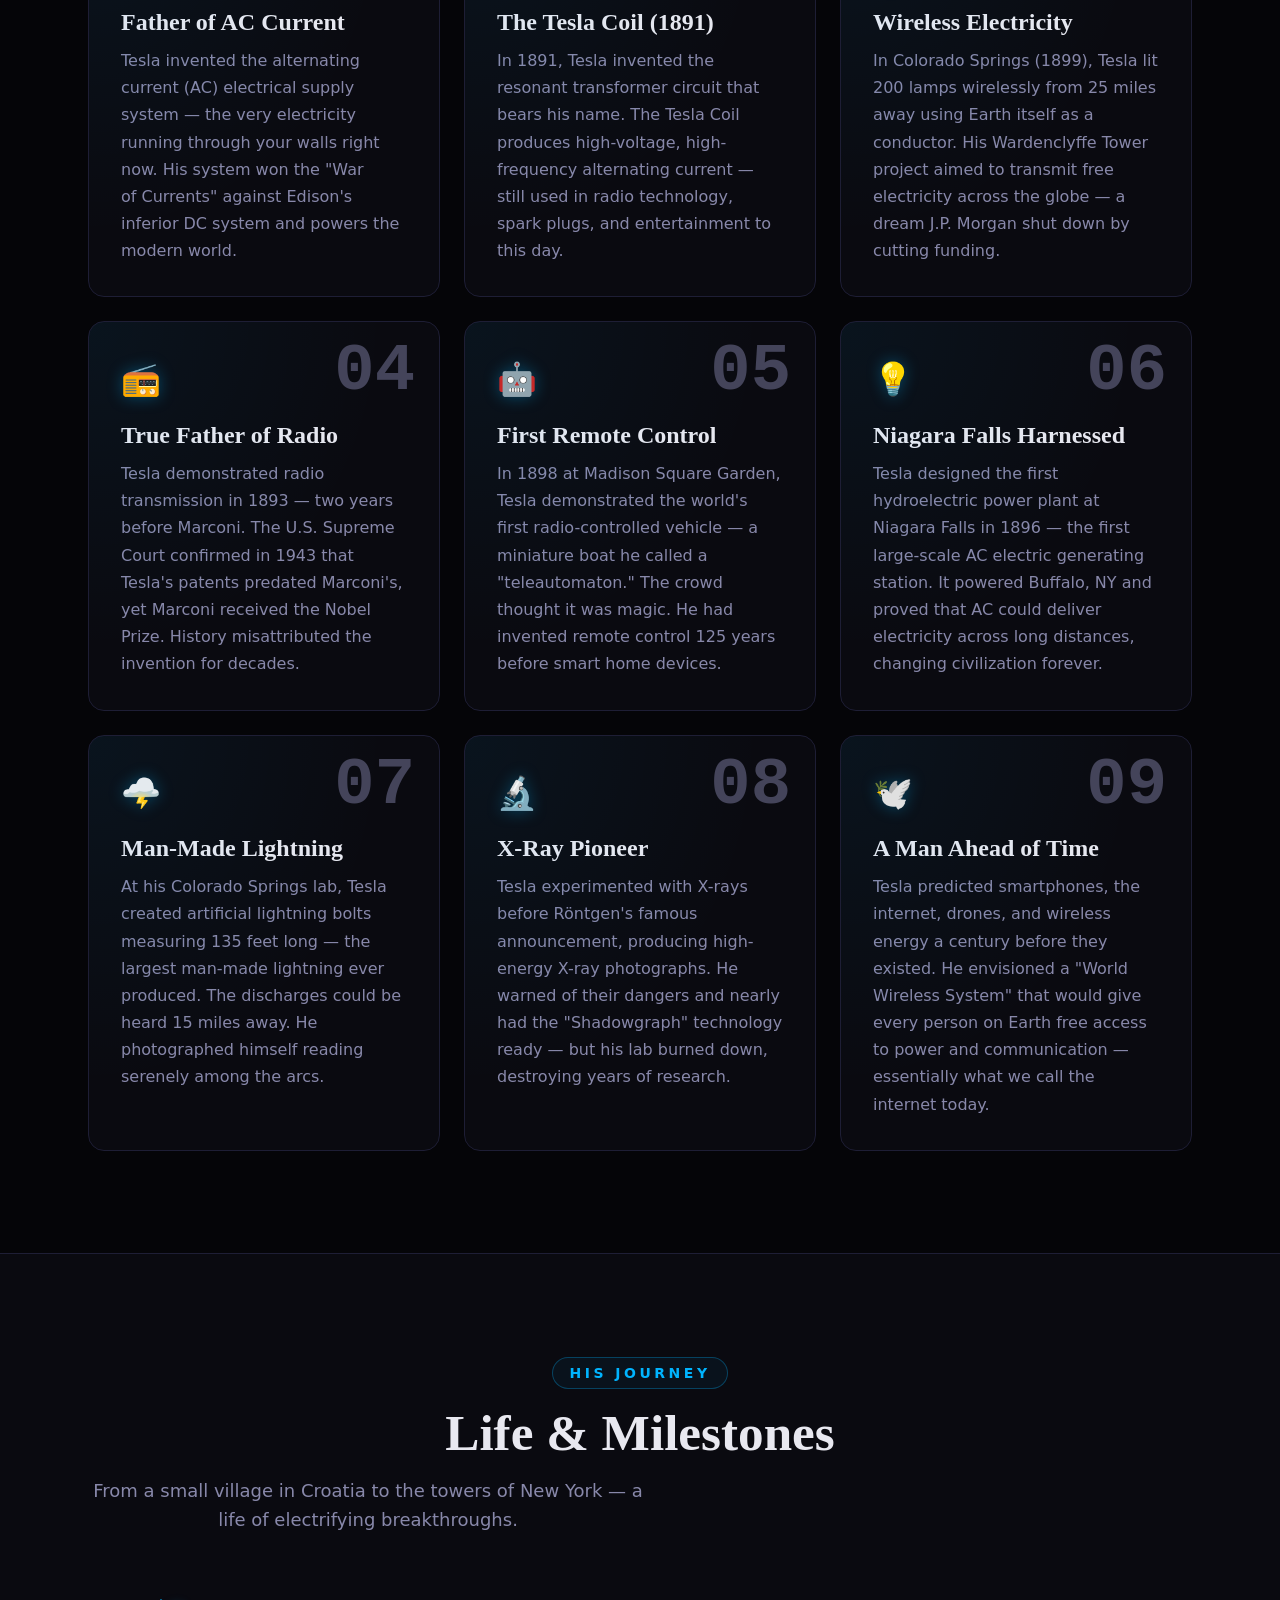
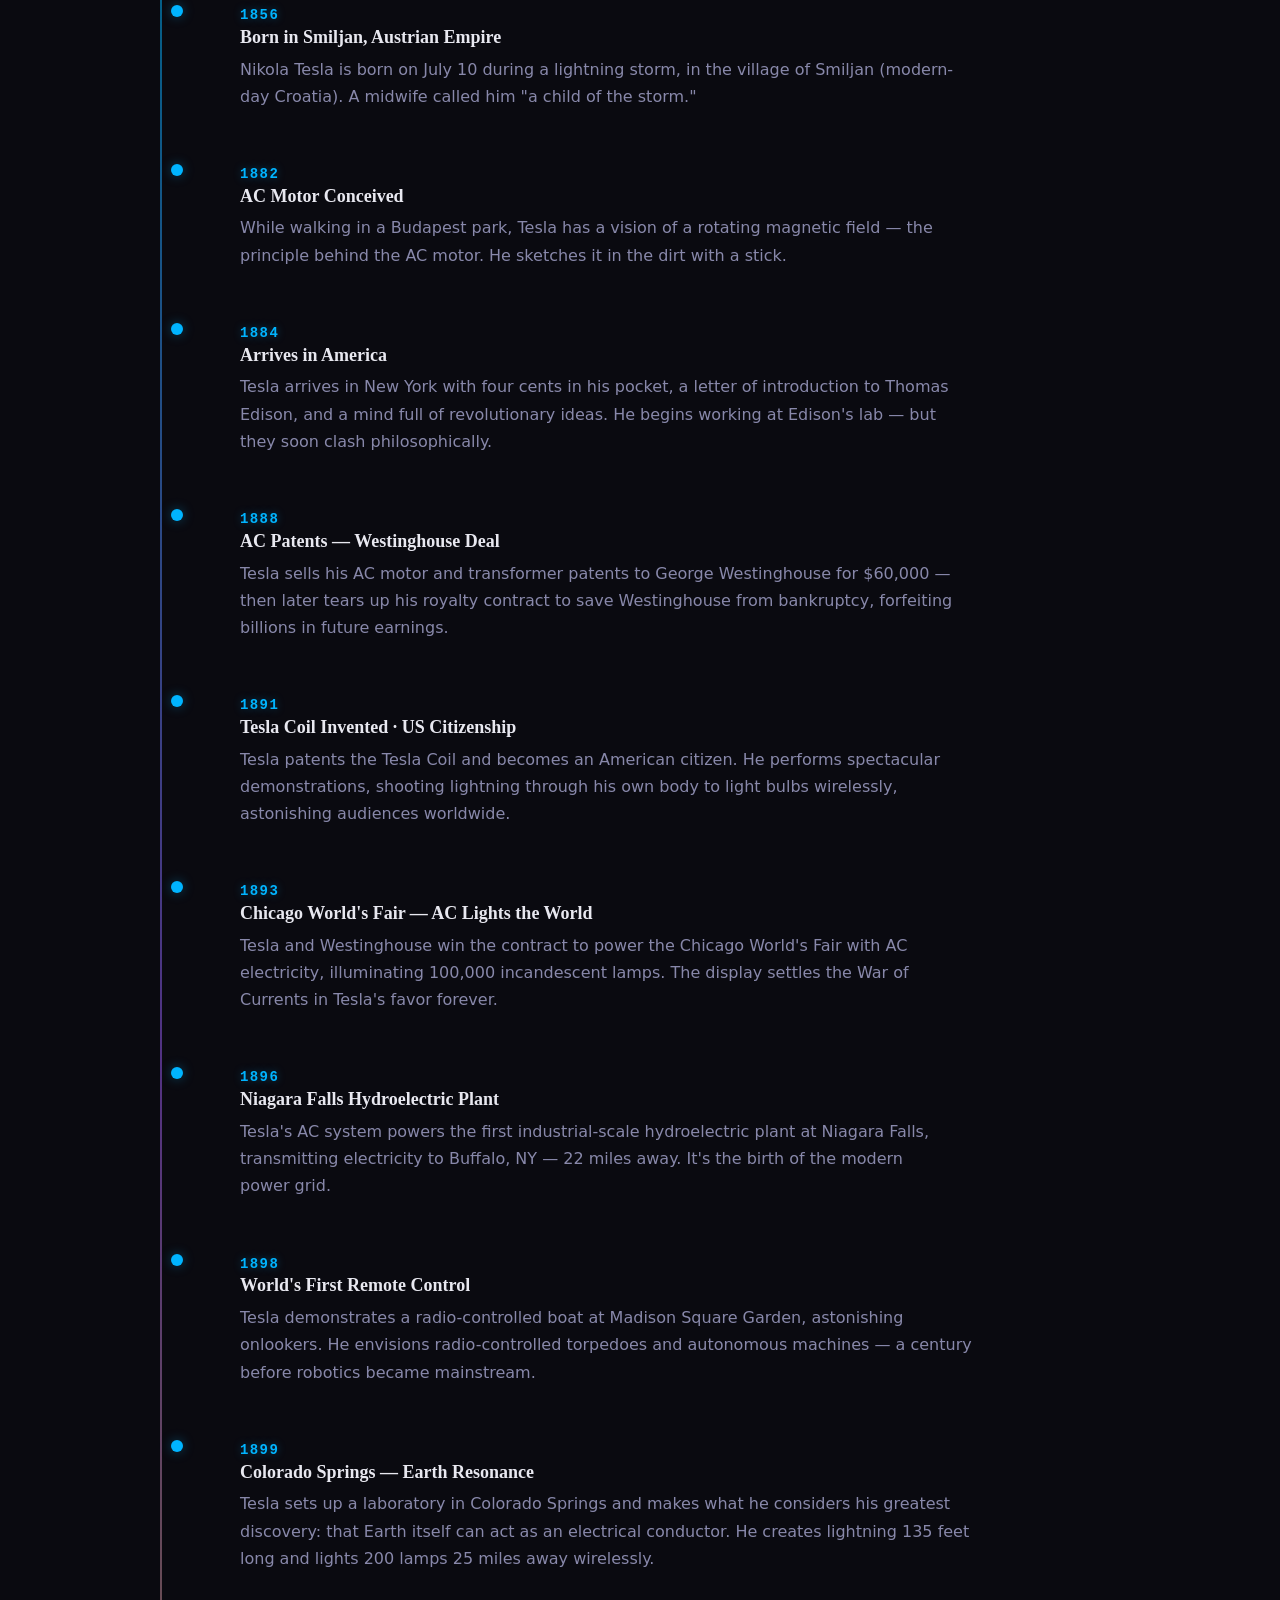
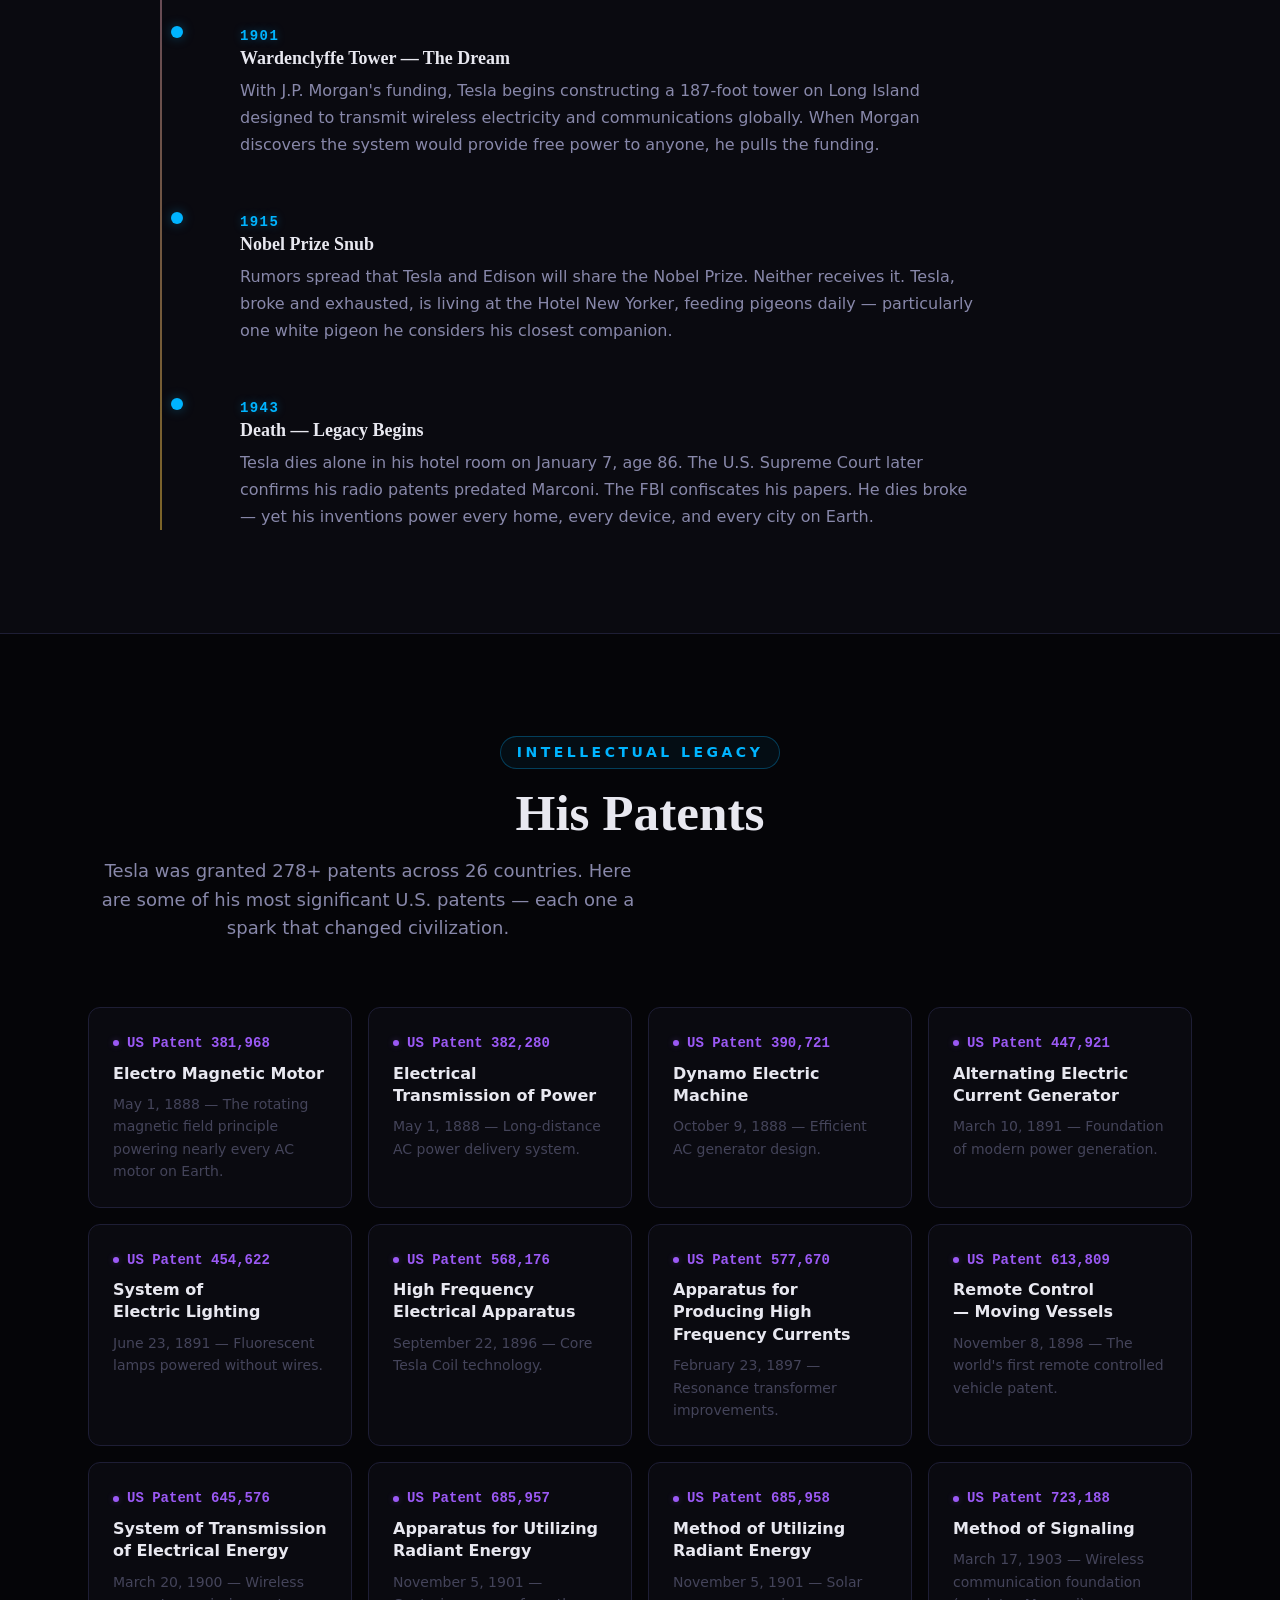
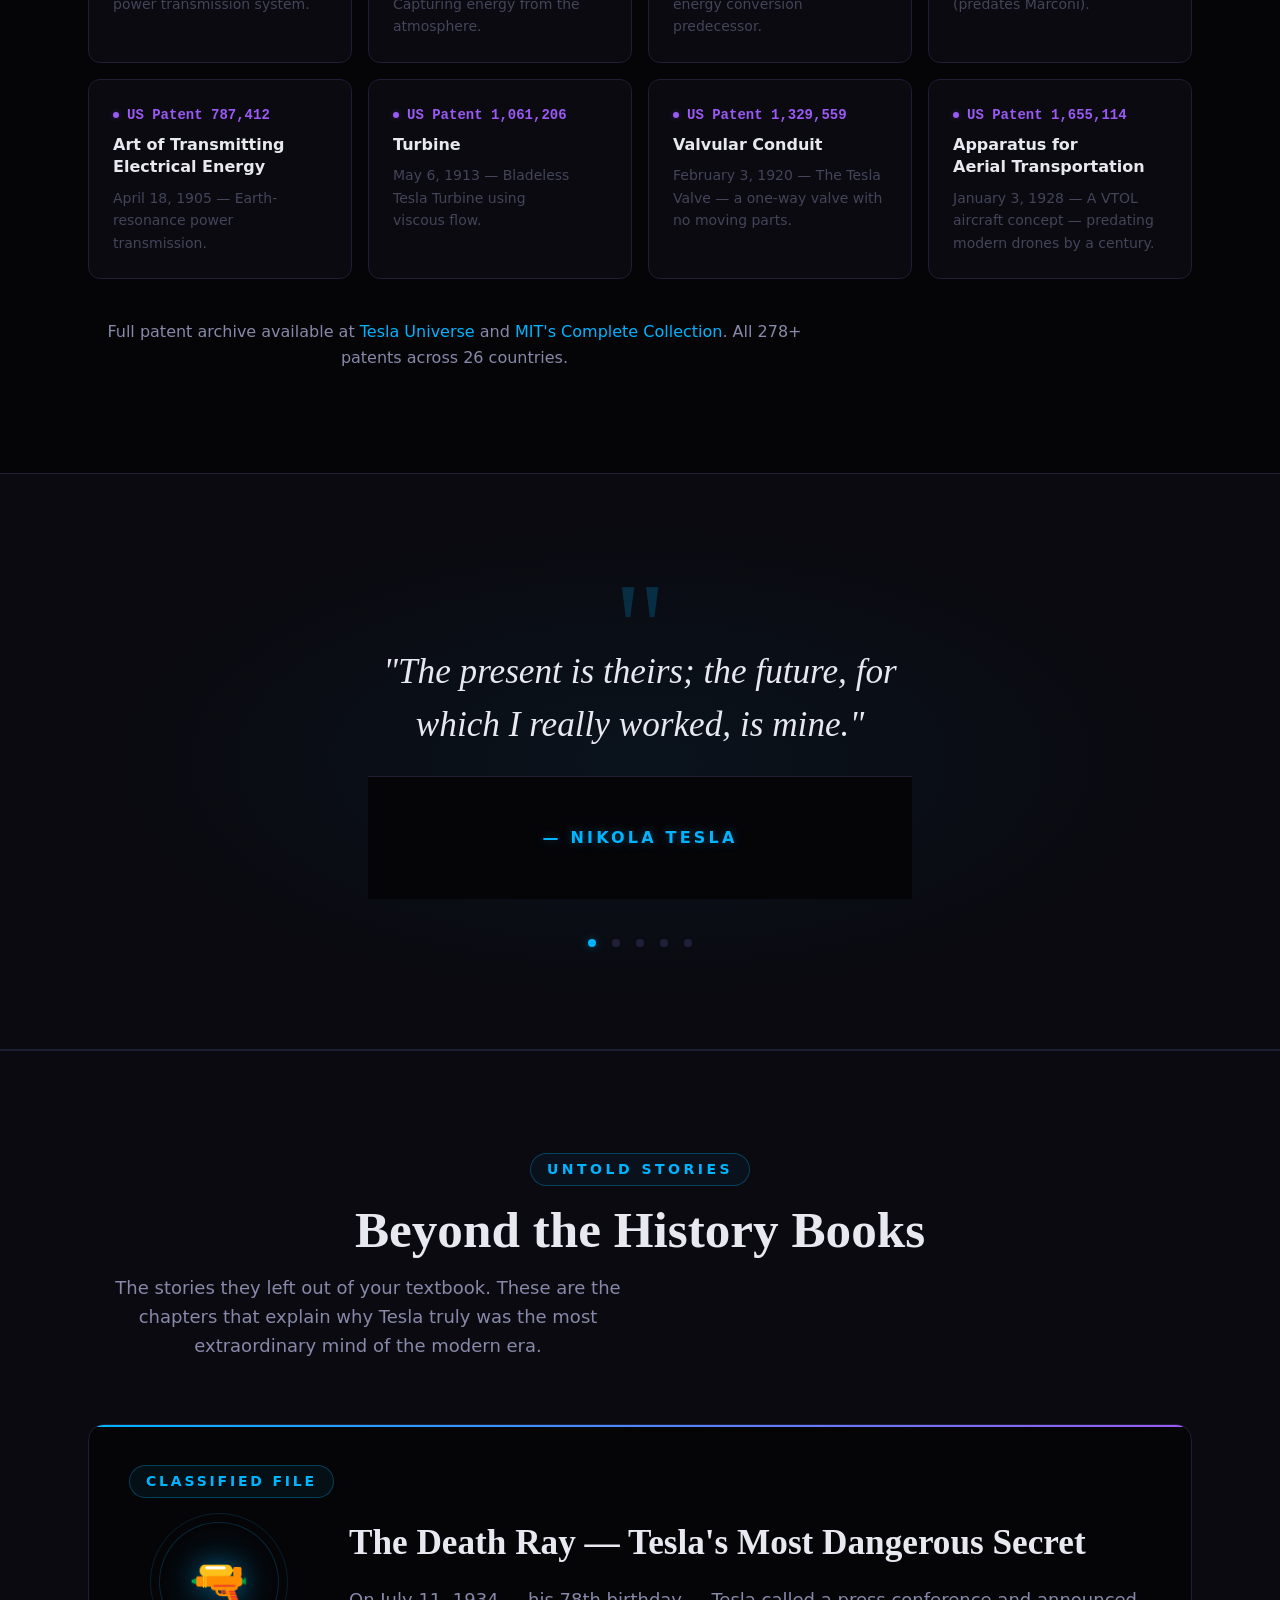
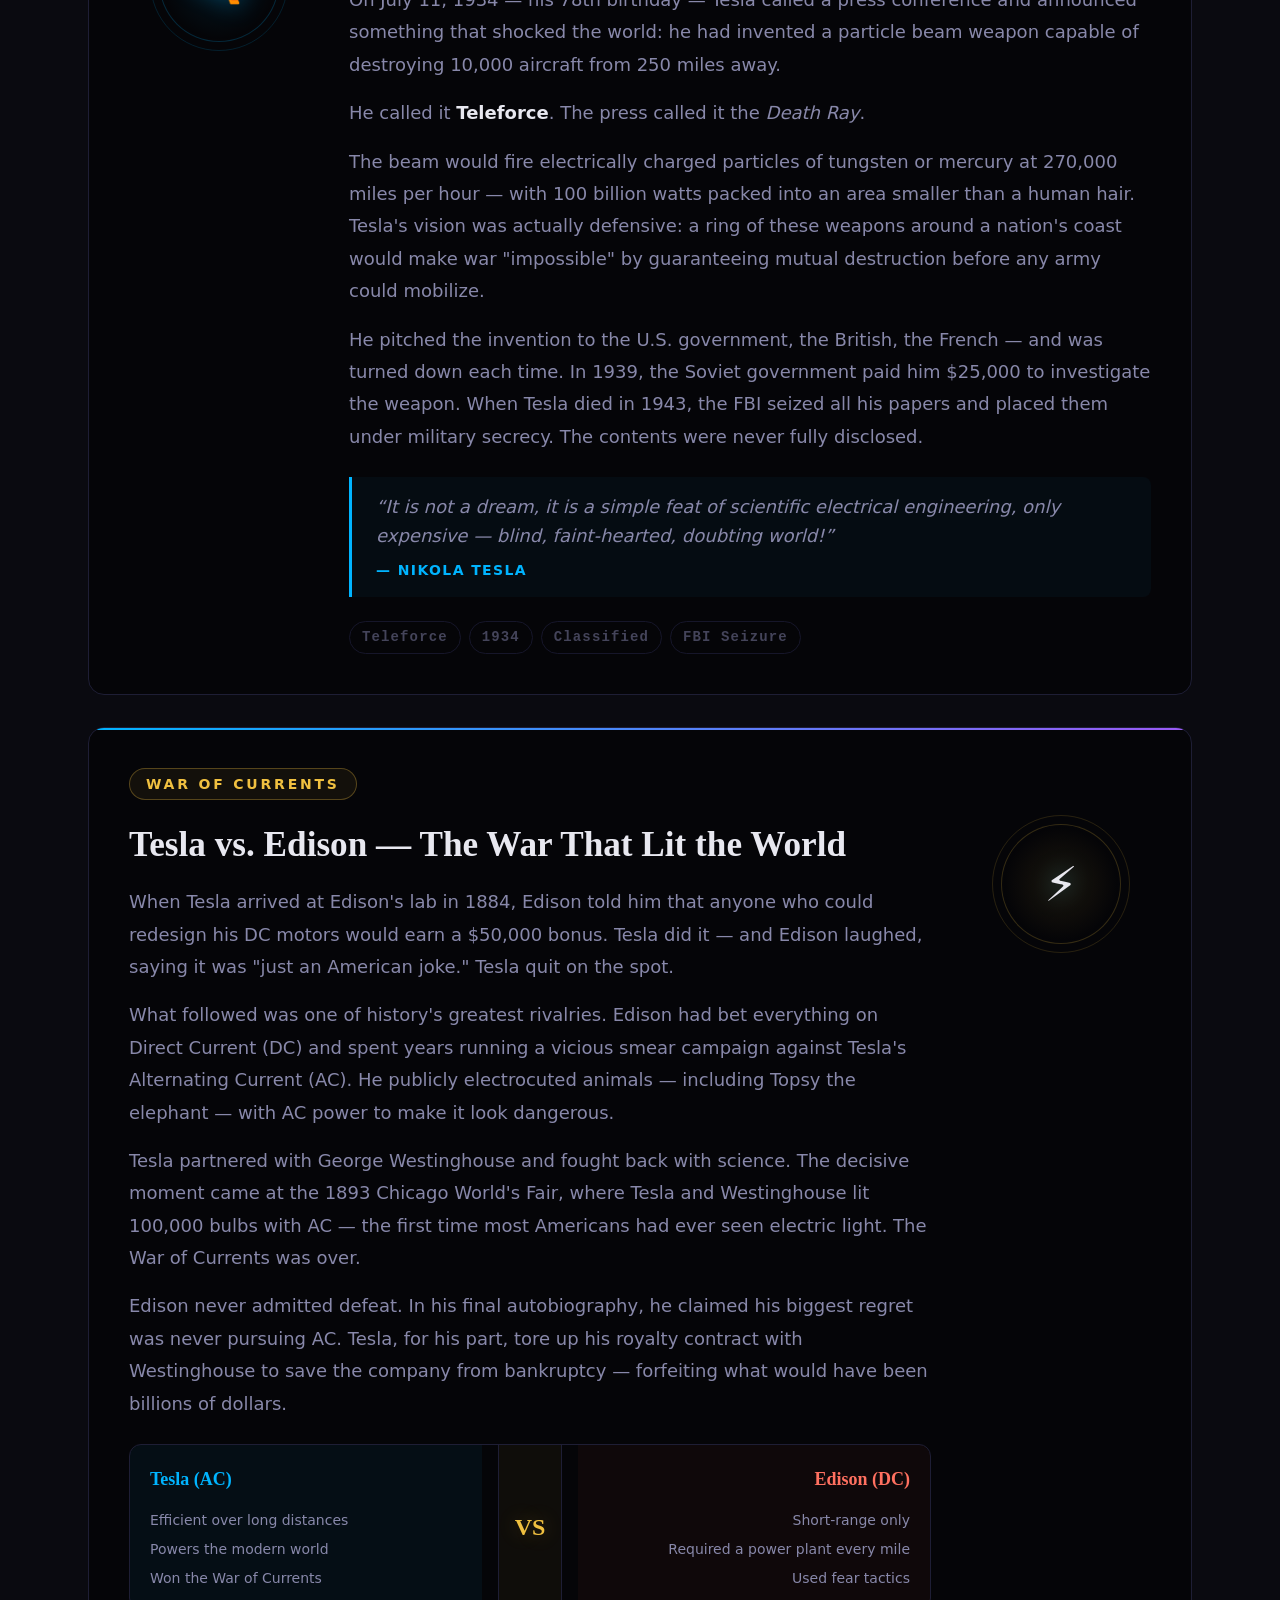
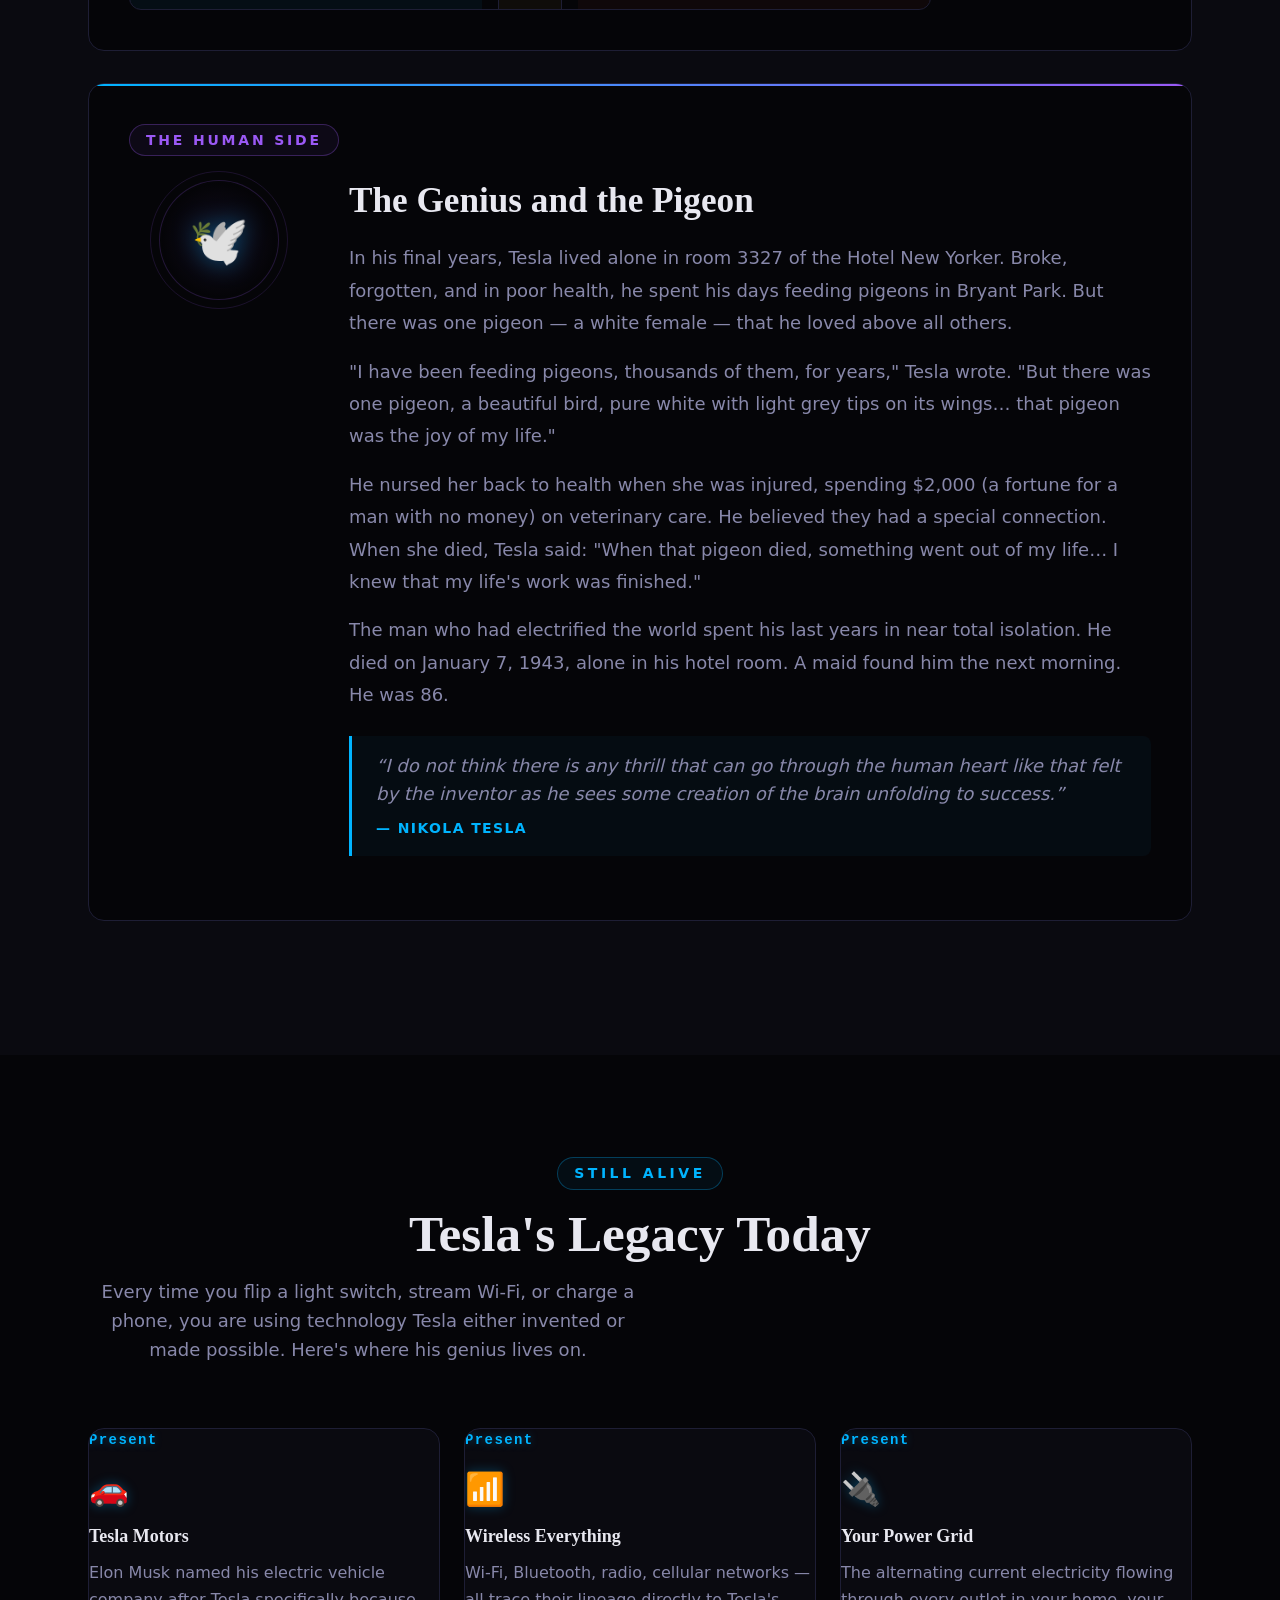
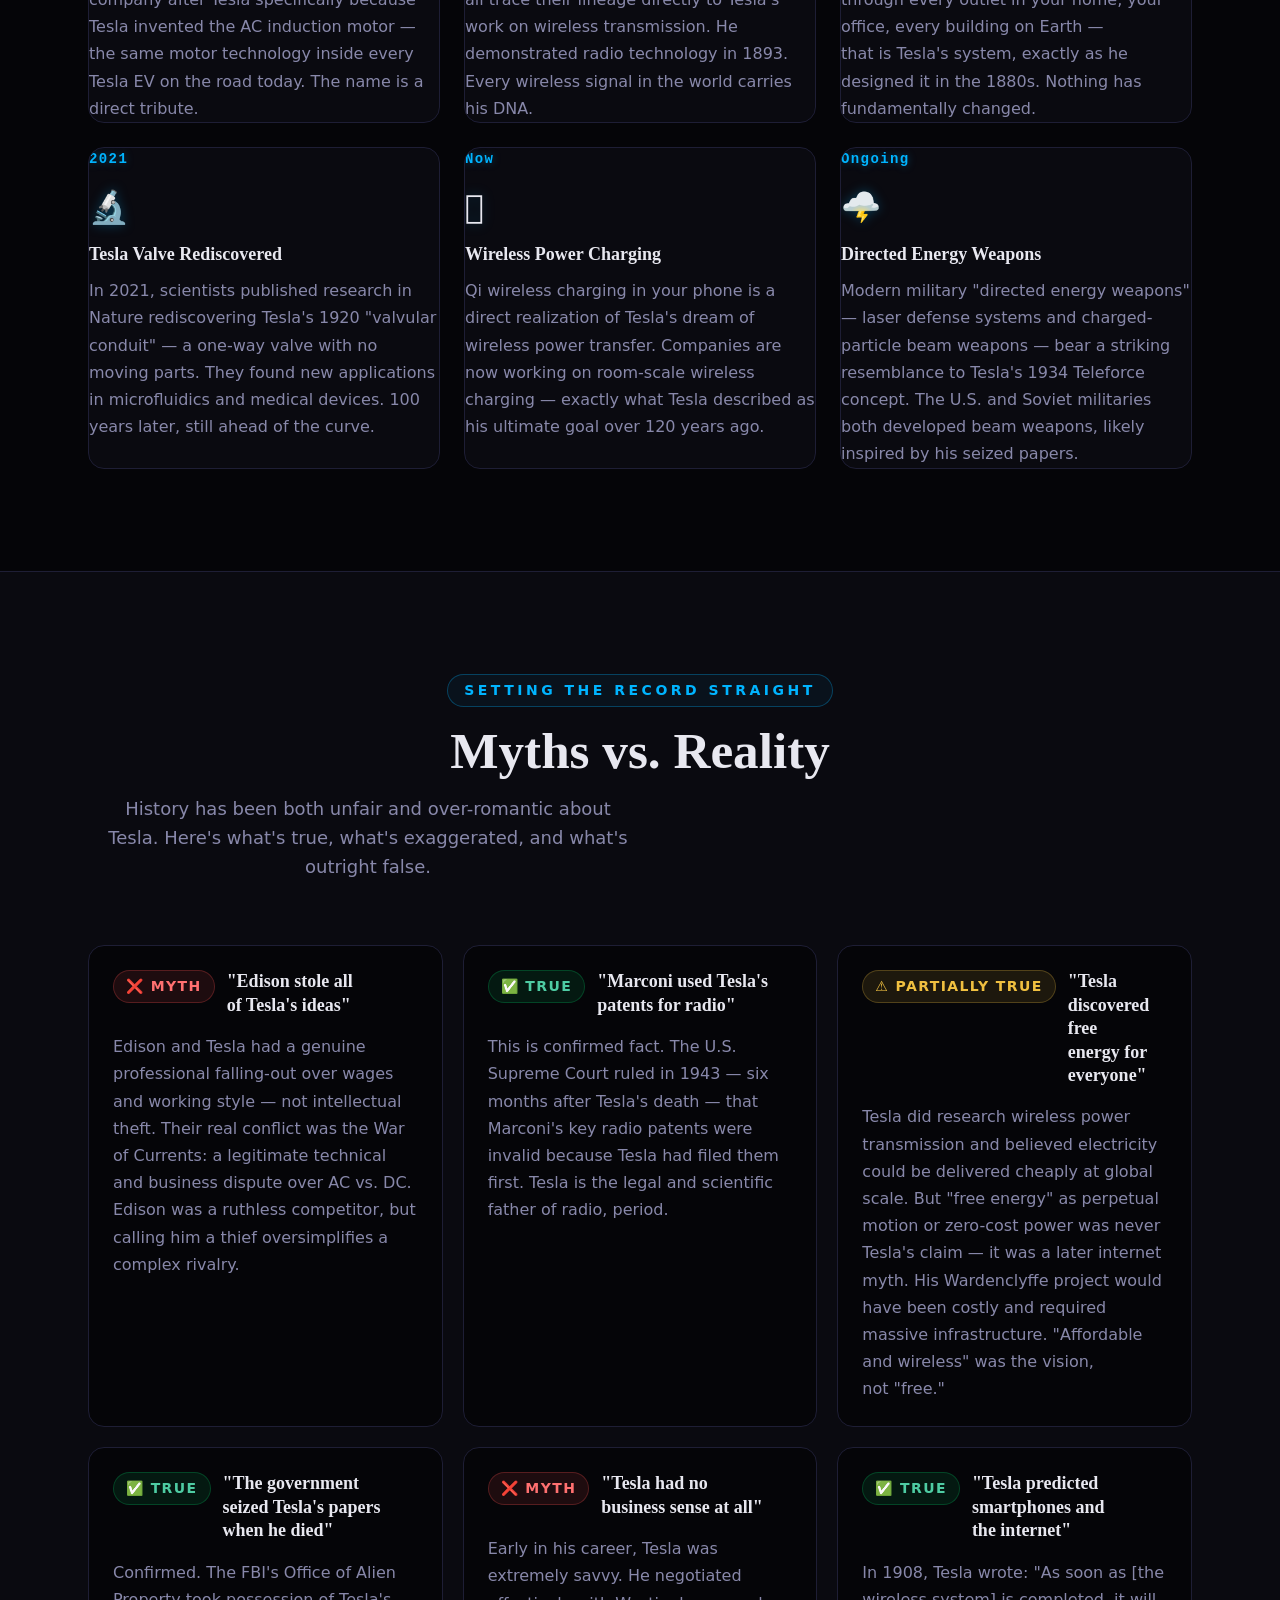
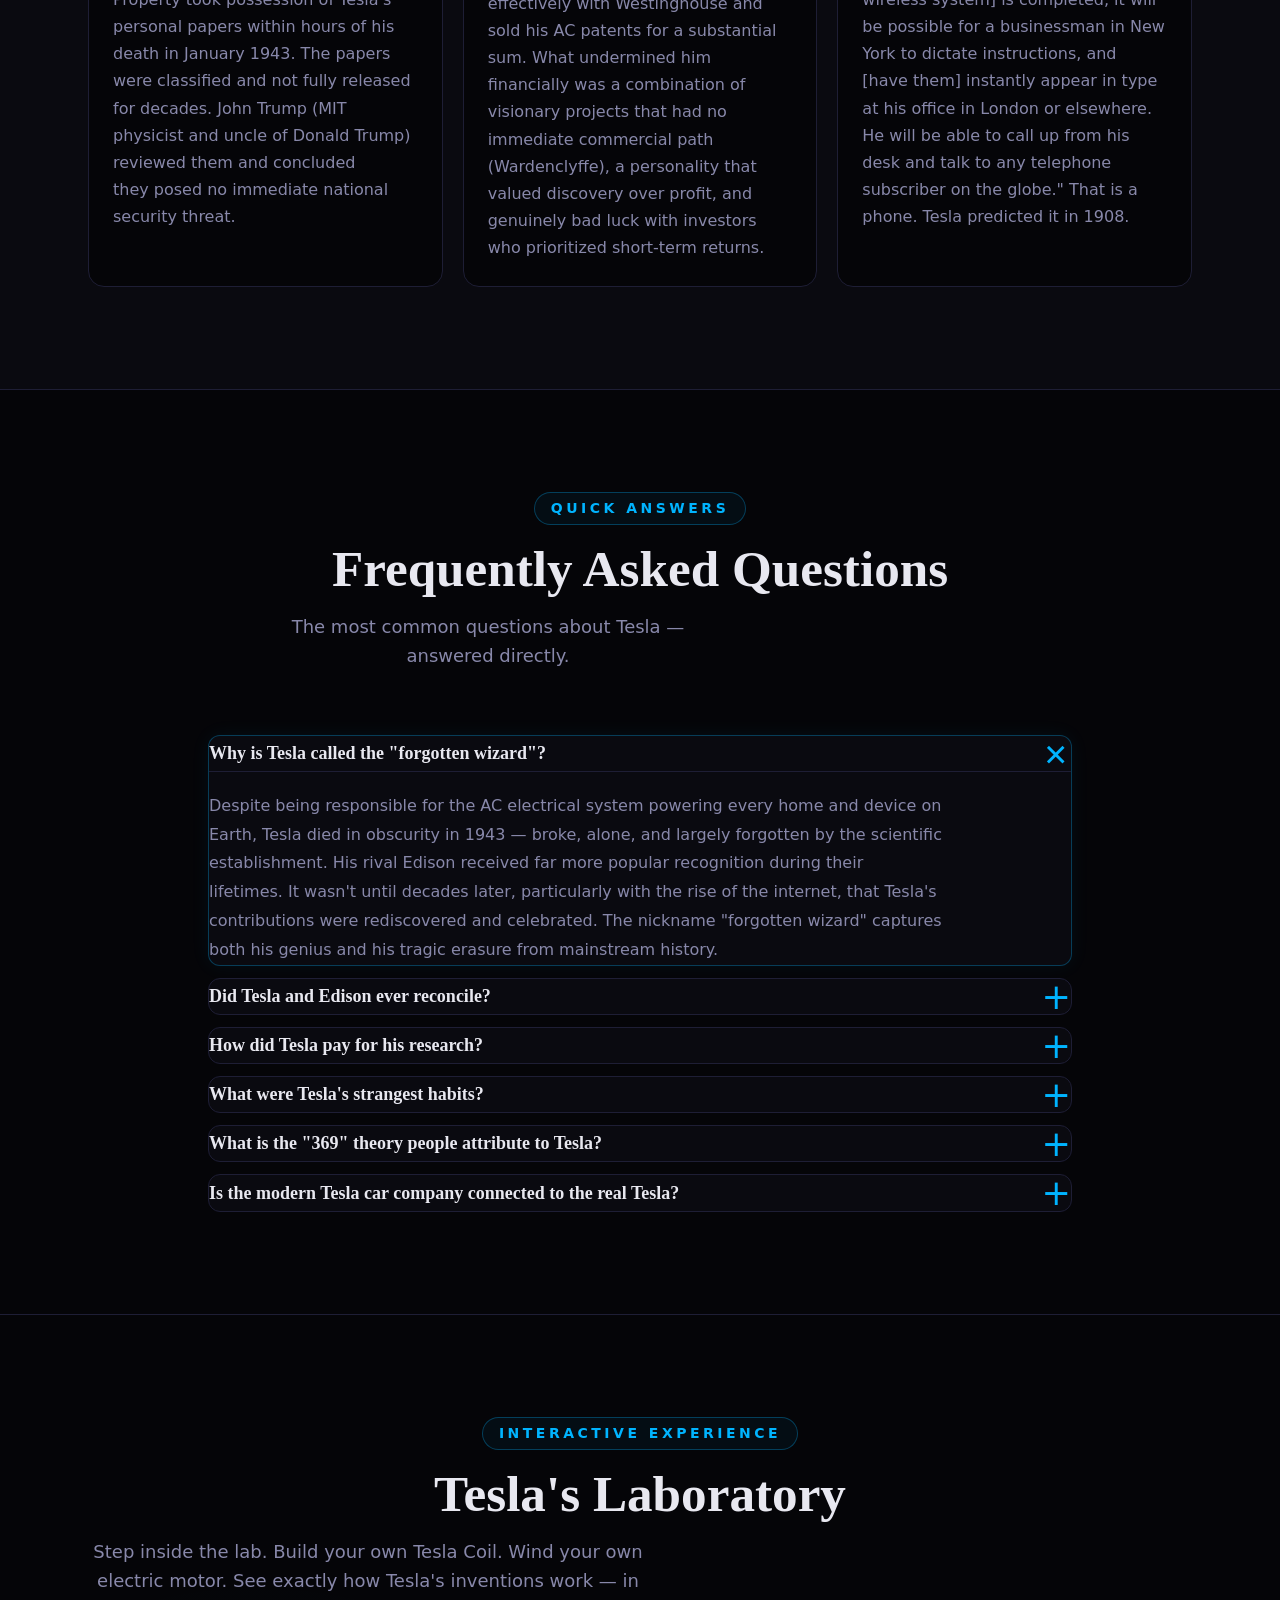
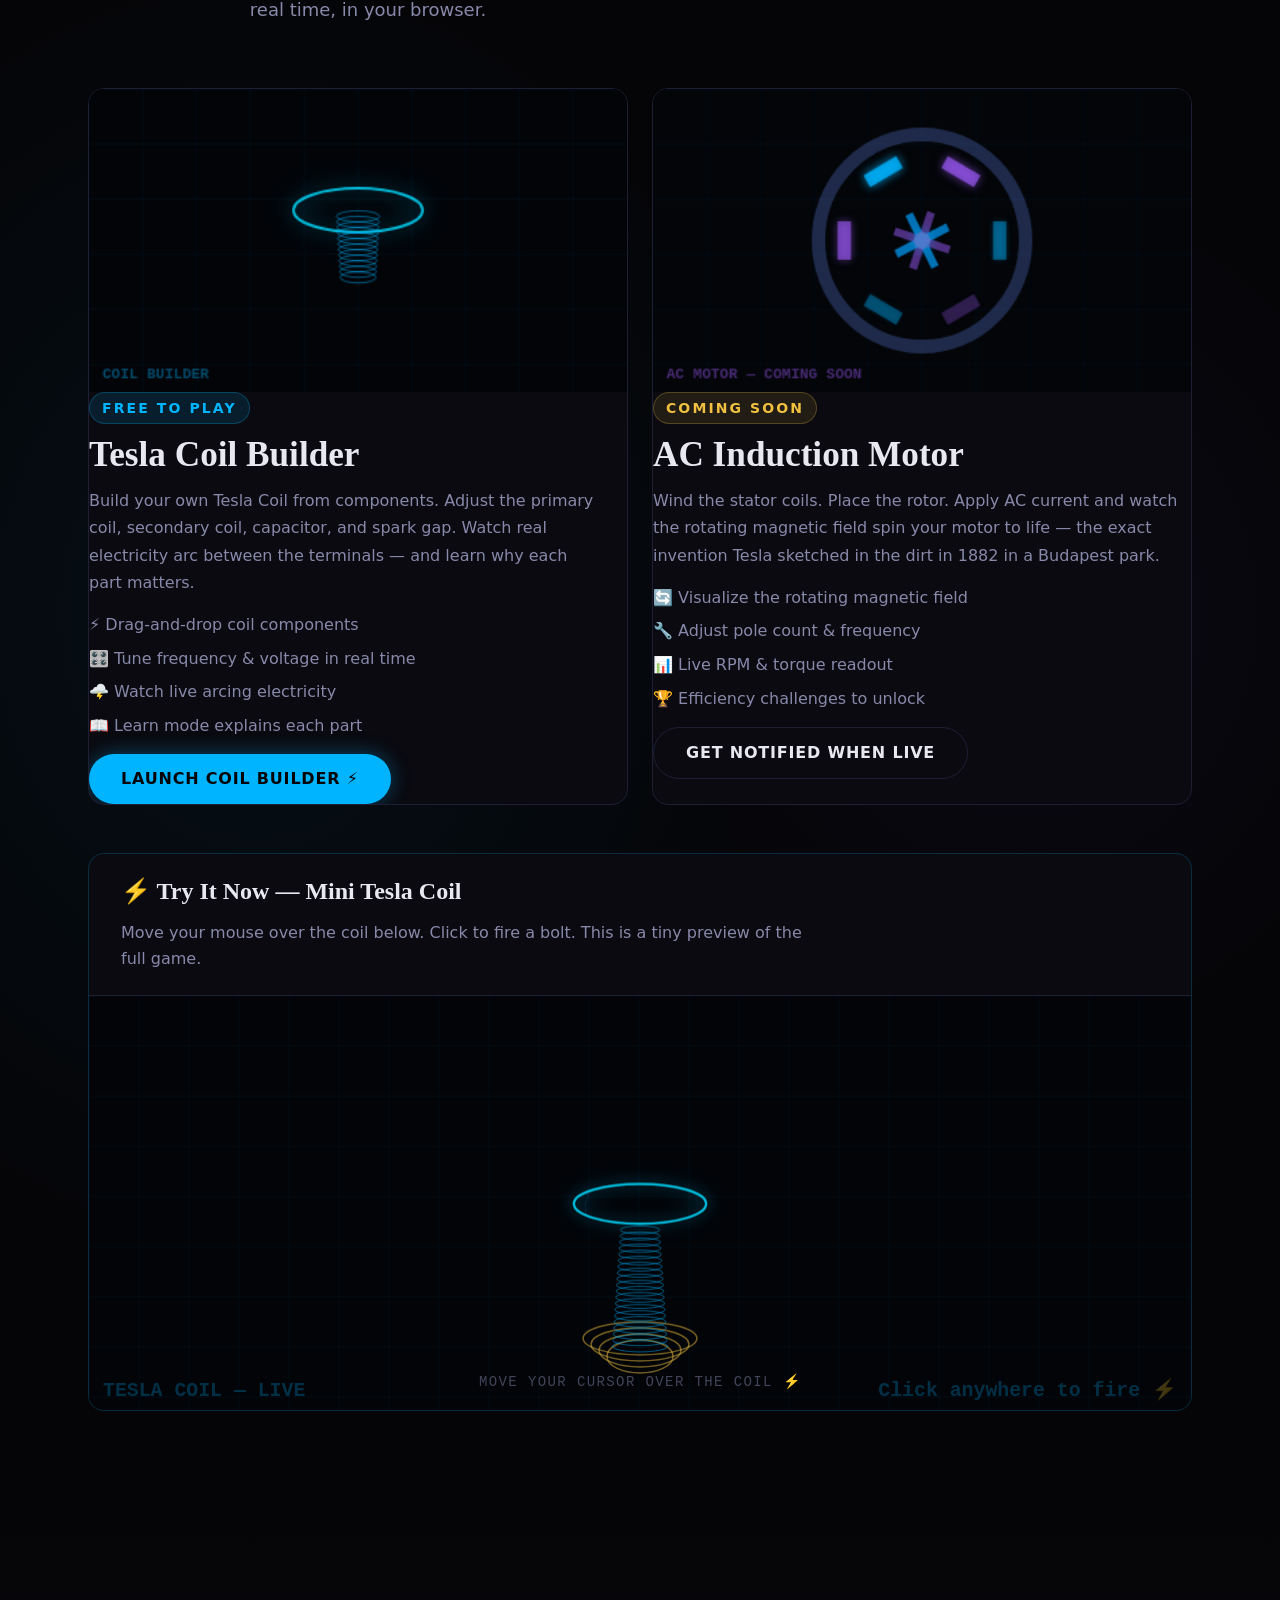
==== commit ff819682: "Daily update 2026-06-25: DW Tesla documentary" ====
--- a/index.html
+++ b/index.html
@@ -2,7 +2,7 @@
 
 <html data-theme="dark" lang="en">
 <head><link href="https://www.forgottenwizard.com/" rel="canonical"/>
-<meta charset="utf-8"/><meta content="Nikola Tesla, Tesla biography, Tesla inventions, Tesla facts, Tesla coil, AC electricity, alternating current, Tesla patents, wireless electricity, Wardenclyffe Tower, Tesla vs Edison, War of Currents, rotating magnetic field, induction motor, Tesla Colorado Springs, Tesla predictions, Tesla free energy, Tesla radio invention, Tesla wireless charging, forgotten inventor, Serbian inventor, Tesla legacy, Tesla timeline, Tesla quotes, Tesla documentary, Tesla museum, Tesla Nobel Prize, Tesla death ray, John G. Trump Tesla memo, Tesla papers 1943, Tesla oscillator, Tesla turbine, Tesla valve, polyphase AC, Tesla fluorescent light, Tesla X-ray, Tesla birthday July 10, Tesla death January 7, forgottenwizard, the forgotten wizard, who invented AC electricity, who invented radio, Nikola Tesla facts for kids, Nikola Tesla inventions list, Tesla predictions 2026, Tesla 2026, wireless power transmission 2026, Tesla wireless energy real, Nikola Tesla Museum closure June 2026, Nikola Tesla Museum Belgrade June 28 2026, Nikola Tesla Museum permanent exhibition upgrades, Tesla radiant energy patent US685957A, apparatus for the utilization of radiant energy, NTT wireless power, NTT laser wireless power, Mitsubishi Heavy Industries wireless power, Nanki-Shirahama Airport laser power, Wakayama Prefecture laser power, DARPA wireless energy, Finland wireless electricity, Tesla dream coming true, laser wireless power, laser power transmission, power beaming, power beaming technology, wireless energy transfer, microwave power beaming, space-based solar power, electric arc lamp, commutator for dynamo-electric machines, US 335, 786, US 334, 823, Aalto University Tesla, Finland wireless power 2026, resonant coupling wireless electricity, Tesla resonant coil, wireless IoT power, Tesla 1891 lecture, Tesla 369, Tesla 3 6 9, Tesla numbers obsession, Tesla OCD, Tesla 369 myth, Tesla key to universe, Tesla viral 2026, Tesla manifestation debunked, Tesla Einstein meme, Nikola Tesla Albert Einstein, Slow English Tesla documentary, English Histoverse Nikola Tesla reaction image, Tesla Fluid Propulsion, Fluid Propulsion patent, April 29 1913, DARPA POWER program, laser power beaming 8.6 km, Teravec Technologies, AI restored Nikola Tesla video, lost Tesla footage AI, Ambivalence Nikola Tesla documentary, The Long Shadow Nikola Tesla documentary, Nikola Tesla - The Genius Who Lit the World and Died With Nothing, The History Profile Nikola Tesla documentary, Nikola Tesla: Genius or Mad Scientist, William C Brown microwave power, microwave power beam history, Goldstone 1975 wireless power, NASA wireless power experiment, power beaming history, William Brown helicopter microwave, 30 kilowatt wireless transmission, laser wireless power transmission, Nanki-Shirahama Airport, Wakayama Prefecture, NTT Mitsubishi Heavy Industries laser power, Nikola Tesla genius or mad scientist documentary, Nikola Tesla and Wireless Energy: A Technology Ahead of Its Time, The Reason of Reasons Nikola Tesla documentary, NTT Mitsubishi Heavy Industries wireless power, kilometer-scale power beaming, Nikola Tesla files still classified, Tesla papers 1943, Office of Alien Property Custodian Tesla, Mad Cave Nikola Tesla, Comixology Originals Nikola Tesla, Nikola Tesla graphic novel August 11 2026, The Rest Is Science Nikola Tesla, Nikola Tesla pigeon story, June 6 1884 Tesla arrives New York, Tesla arrived New York City, Tesla technical secrets history simplified, Sleep Saga Nikola Tesla, Wardenclyffe Tower documentary, World Wireless System, Japan space solar power 2026, Ohi-sama JAXA wireless energy, space-based solar power microwave beam, Tesla solar energy vision orbit, Tesla vanished from history books, Tesla antenna power output, radiant energy experiment, atmospheric electric field harvesting, atmospheric electricity harvesting, Tesla confiscated papers, Tesla missing research, Tesla papers after death, Room 3327 Tesla, Hotel New Yorker Room 3327, Tesla missing crates, Tesla Man from the Future exhibition, Tesla Museum Montenegro Niksic, Tesla Museum traveling exhibition 2026, Tesla 170th anniversary 2026, Nikola Tesla papers seized 1943, Tesla archive custody, Tesla files still classified documentary, Wardenclyffe Tower Shoreham, Tesla wireless transmission station, Tesla classified files, Tesla papers seized 1943, Tesla FBI inventory, FBI Tesla files, Tesla archives Belgrade, Tesla rock opera, Tesla Light It Up, Colorado Springs laboratory, wireless power transmission, NASA confirms Tesla wireless energy, Tesla wireless energy fact check, Tesla wireless power myths, teleforce paper 1944, Tesla teleforce, Tesla charged particle beam, Tesla papers seized after death, Tesla OAP inventory, Tesla trunks of papers 1943, Tesla AC system documentary, War of Currents explained, polyphase alternating current, Tesla Niagara Falls power, Wardenclyffe Tower wireless power" name="keywords"/>
+<meta charset="utf-8"/><meta content="Nikola Tesla, Tesla biography, Tesla inventions, Tesla facts, Tesla coil, AC electricity, alternating current, Tesla patents, wireless electricity, Wardenclyffe Tower, Tesla vs Edison, War of Currents, rotating magnetic field, induction motor, Tesla Colorado Springs, Tesla predictions, Tesla free energy, Tesla radio invention, Tesla wireless charging, forgotten inventor, Serbian inventor, Tesla legacy, Tesla timeline, Tesla quotes, Tesla documentary, Tesla museum, Tesla Nobel Prize, Tesla death ray, John G. Trump Tesla memo, Tesla papers 1943, Tesla oscillator, Tesla turbine, Tesla valve, polyphase AC, Tesla fluorescent light, Tesla X-ray, Tesla birthday July 10, Tesla death January 7, forgottenwizard, the forgotten wizard, who invented AC electricity, who invented radio, Nikola Tesla facts for kids, Nikola Tesla inventions list, Tesla predictions 2026, Tesla 2026, wireless power transmission 2026, Tesla wireless energy real, Nikola Tesla Museum closure June 2026, Nikola Tesla Museum Belgrade June 28 2026, Nikola Tesla Museum permanent exhibition upgrades, Tesla radiant energy patent US685957A, apparatus for the utilization of radiant energy, NTT wireless power, NTT laser wireless power, Mitsubishi Heavy Industries wireless power, Nanki-Shirahama Airport laser power, Wakayama Prefecture laser power, DARPA wireless energy, Finland wireless electricity, Tesla dream coming true, laser wireless power, laser power transmission, power beaming, power beaming technology, wireless energy transfer, microwave power beaming, space-based solar power, electric arc lamp, commutator for dynamo-electric machines, US 335, 786, US 334, 823, Aalto University Tesla, Finland wireless power 2026, resonant coupling wireless electricity, Tesla resonant coil, wireless IoT power, Tesla 1891 lecture, Tesla 369, Tesla 3 6 9, Tesla numbers obsession, Tesla OCD, Tesla 369 myth, Tesla key to universe, Tesla viral 2026, Tesla manifestation debunked, Tesla Einstein meme, Nikola Tesla Albert Einstein, Slow English Tesla documentary, English Histoverse Nikola Tesla reaction image, Tesla Fluid Propulsion, Fluid Propulsion patent, April 29 1913, DARPA POWER program, laser power beaming 8.6 km, Teravec Technologies, AI restored Nikola Tesla video, lost Tesla footage AI, Ambivalence Nikola Tesla documentary, The Long Shadow Nikola Tesla documentary, Nikola Tesla - The Genius Who Lit the World and Died With Nothing, The History Profile Nikola Tesla documentary, Nikola Tesla: Genius or Mad Scientist, William C Brown microwave power, microwave power beam history, Goldstone 1975 wireless power, NASA wireless power experiment, power beaming history, William Brown helicopter microwave, 30 kilowatt wireless transmission, laser wireless power transmission, Nanki-Shirahama Airport, Wakayama Prefecture, NTT Mitsubishi Heavy Industries laser power, Nikola Tesla genius or mad scientist documentary, Nikola Tesla and Wireless Energy: A Technology Ahead of Its Time, The Reason of Reasons Nikola Tesla documentary, NTT Mitsubishi Heavy Industries wireless power, kilometer-scale power beaming, Nikola Tesla files still classified, Tesla papers 1943, Office of Alien Property Custodian Tesla, Mad Cave Nikola Tesla, Comixology Originals Nikola Tesla, Nikola Tesla graphic novel August 11 2026, The Rest Is Science Nikola Tesla, Nikola Tesla pigeon story, June 6 1884 Tesla arrives New York, Tesla arrived New York City, Tesla technical secrets history simplified, Sleep Saga Nikola Tesla, Wardenclyffe Tower documentary, World Wireless System, Japan space solar power 2026, Ohi-sama JAXA wireless energy, space-based solar power microwave beam, Tesla solar energy vision orbit, Tesla vanished from history books, Tesla antenna power output, radiant energy experiment, atmospheric electric field harvesting, atmospheric electricity harvesting, Tesla confiscated papers, Tesla missing research, Tesla papers after death, Room 3327 Tesla, Hotel New Yorker Room 3327, Tesla missing crates, Tesla Man from the Future exhibition, Tesla Museum Montenegro Niksic, Tesla Museum traveling exhibition 2026, Tesla 170th anniversary 2026, Nikola Tesla papers seized 1943, Tesla archive custody, Tesla files still classified documentary, Wardenclyffe Tower Shoreham, Tesla wireless transmission station, Tesla classified files, Tesla papers seized 1943, Tesla FBI inventory, FBI Tesla files, Tesla archives Belgrade, Tesla rock opera, Tesla Light It Up, Colorado Springs laboratory, wireless power transmission, NASA confirms Tesla wireless energy, Tesla wireless energy fact check, Tesla wireless power myths, teleforce paper 1944, Tesla teleforce, Tesla charged particle beam, Tesla papers seized after death, Tesla OAP inventory, Tesla trunks of papers 1943, Tesla AC system documentary, War of Currents explained, polyphase alternating current, Tesla Niagara Falls power, Wardenclyffe Tower wireless power, DW Documentary Nikola Tesla, Nikola Tesla DW Documentary June 2026, Nikola Tesla visionary who invented our future, inm1Uh6xGCE" name="keywords"/>
 <meta content="width=device-width, initial-scale=1.0" name="viewport"/>
 <!-- ═══ SECURITY HEADERS ═══ -->
 <!-- Content Security Policy: restrict resource origins -->
@@ -48,7 +48,7 @@
         "target": "https://www.forgottenwizard.com/?s={search_term_string}",
         "query-input": "required name=search_term_string"
       },
-      "dateModified": "2026-06-24"
+      "dateModified": "2026-06-25"
     },
     {
       "@type": "WebPage",
@@ -89,7 +89,7 @@
           }
         ]
       },
-      "dateModified": "2026-06-24"
+      "dateModified": "2026-06-25"
     },
     {
       "@type": "Person",
@@ -153,7 +153,7 @@
         "https://www.pbs.org/tesla/",
         "https://teslaresearchlibrary.com/"
       ],
-      "dateModified": "2026-06-24"
+      "dateModified": "2026-06-25"
     },
     {
       "@type": "Article",
@@ -176,7 +176,7 @@
       "image": "https://www.forgottenwizard.com/images/og-image-final.png",
       "mainEntityOfPage": "https://www.forgottenwizard.com/",
       "keywords": "Nikola Tesla, Tesla inventions, AC electricity, Tesla coil, wireless power, Tesla patents, War of Currents, Wardenclyffe Tower",
-      "dateModified": "2026-06-24"
+      "dateModified": "2026-06-25"
     },
     {
       "@type": "FAQPage",
@@ -230,7 +230,7 @@
           }
         }
       ],
-      "dateModified": "2026-06-24"
+      "dateModified": "2026-06-25"
     }
   ]
 }</script>
@@ -982,19 +982,28 @@
 </div>
 <!-- BLOG POSTS GRID -->
 <div class="news-grid" id="news-grid">
-<article class="news-card news-card--featured fade-in" itemscope itemtype="https://schema.org/BlogPosting">
-  <div class="news-card__label news-card__label--hot">Latest</div>
-  <h3 class="news-card__title" itemprop="headline">New 2026 documentary revisits Tesla’s AC revolution and his unfinished wireless-power dream</h3>
-  <p class="news-card__meta"><time datetime="2026-06">June 2026</time> · 4 min read</p>
-  <p class="news-card__excerpt" itemprop="description">A new 2026 documentary-style video retells how Tesla’s polyphase AC system helped make long-distance electric power practical — and why the ‘War of Currents’ mattered for the modern grid. It also connects Tesla’s later work in Colorado Springs and at Wardenclyffe to his goal of wireless communication and power transmission. The result is a clean, chronological overview that separates Tesla’s documented inventions from the myths that often follow his name.</p>
-  <div class="news-card__tags">
-    <span class="news-tag">Documentary</span>
-    <span class="news-tag">AC Power</span>
-    <span class="news-tag">Wireless Energy</span>
-  </div>
+<article class="news-card news-card--featured fade-in" itemscope="" itemtype="https://schema.org/BlogPosting">
+<div class="news-card__label news-card__label--hot">🔴 Latest</div>
+<h3 class="news-card__title" itemprop="headline">DW Documentary Reframes Tesla’s “Invent Our Future” Legacy (New June 2026 Film)</h3>
+<p class="news-card__meta"><time datetime="2026-06">June 2026</time> · 5 min read</p>
+<p class="news-card__excerpt" itemprop="description">A newly released DW Documentary traces Nikola Tesla’s path from arriving in New York in 1884 to shaping modern electrification through alternating current systems built with Westinghouse. The film highlights Tesla’s high-frequency experiments and his long-running pursuit of wireless power transmission, emphasizing how far ahead of his era those ideas were. It also touches on Tesla’s early interest in solar energy as a future power source, alongside the personal costs of his work. The result is a grounded, accessible overview that separates verified history from later myth-making.</p>
+<div class="news-card__tags">
+<span class="news-tag">Documentary</span>
+<span class="news-tag">AC Power</span>
+<span class="news-tag">Wireless Energy</span>
+</div>
+</article><article class="news-card fade-in" itemscope="" itemtype="https://schema.org/BlogPosting">
+<h3 class="news-card__title" itemprop="headline">New 2026 documentary revisits Tesla’s AC revolution and his unfinished wireless-power dream</h3>
+<p class="news-card__meta"><time datetime="2026-06">June 2026</time> · 4 min read</p>
+<p class="news-card__excerpt" itemprop="description">A new 2026 documentary-style video retells how Tesla’s polyphase AC system helped make long-distance electric power practical — and why the ‘War of Currents’ mattered for the modern grid. It also connects Tesla’s later work in Colorado Springs and at Wardenclyffe to his goal of wireless communication and power transmission. The result is a clean, chronological overview that separates Tesla’s documented inventions from the myths that often follow his name.</p>
+<div class="news-card__tags">
+<span class="news-tag">Documentary</span>
+<span class="news-tag">AC Power</span>
+<span class="news-tag">Wireless Energy</span>
+</div>
 </article>
 <article class="news-card fade-in" itemscope="" itemtype="https://schema.org/BlogPosting">
-<div class="news-card__label ">🔴 Latest</div>
+<div class="news-card__label">🔴 Latest</div>
 <h3 class="news-card__title" itemprop="headline">Tesla’s files after 1943: what happened when officials seized his papers?</h3>
 <p class="news-card__meta"><time datetime="2026-06">June 2026</time> · 4 min read</p>
 <p class="news-card__excerpt" itemprop="description">When Nikola Tesla died in New York in 1943, federal officials quickly secured the trunks of notes and diagrams he left behind. Within weeks, the Office of Alien Property inventoried the material and asked technical experts to assess whether any claims—like his proposed high-voltage defensive weapon—had real military value. Most of the papers were later transferred to Tesla’s family and ultimately became part of the Nikola Tesla Museum archive. The episode is a reminder that Tesla’s legacy is built on documented engineering as much as on myth.</p>
@@ -1058,26 +1067,12 @@
 <span class="news-tag">Myth vs Fact</span>
 </div>
 </article>
-
-
 </div><!-- /news-grid -->
 <!-- YOUTUBE VIDEO SECTION -->
 <div class="video-section">
 <h3 class="video-section__title">Watch: Tesla Documentaries &amp; Discoveries</h3>
 <p class="video-section__sub">The best Tesla content on the web — curated for the true believer.</p>
-<div class="video-grid" id="video-grid"><div class="video-card fade-in">
-  <div class="video-card__embed">
-    <iframe src="https://www.youtube.com/embed/h0H5vpTqjcQ" title="Nikola Tesla: The Man Who Electrified the World | Greatness Explained" loading="lazy"
-      allow="accelerometer; autoplay; clipboard-write; encrypted-media; gyroscope; picture-in-picture"
-      allowfullscreen></iframe>
-  </div>
-  <div class="video-card__info">
-    <span class="video-card__badge">Documentary</span>
-    <h4 class="video-card__title">Tesla’s AC revolution (and the wireless dream)</h4>
-    <p class="video-card__desc">A fast, chronological overview of Tesla’s AC system, key milestones, and later wireless-power ambitions.</p>
-  </div>
-</div>
-
+<div class="video-grid" id="video-grid">
 <div class="video-card fade-in">
 <div class="video-card__embed">
 <iframe allow="accelerometer; autoplay; clipboard-write; encrypted-media; gyroscope; picture-in-picture" allowfullscreen="" loading="lazy" src="https://www.youtube.com/embed/xD_hfj1F98w" title="Nikola Tesla's Mysterious Files: What Did the Government Find?"></iframe>
@@ -1127,7 +1122,17 @@
 <p class="video-card__desc">A May 2026 long-form documentary about Wardenclyffe Tower and Tesla’s “World Wireless System.”</p>
 </div>
 </div>
-</div></section>
+<div class="video-card fade-in">
+<div class="video-card__embed">
+<iframe allow="accelerometer; autoplay; clipboard-write; encrypted-media; gyroscope; picture-in-picture" allowfullscreen="" loading="lazy" src="https://www.youtube.com/embed/inm1Uh6xGCE" title="Nikola Tesla - The visionary who invented our future | DW Documentary"></iframe>
+</div>
+<div class="video-card__info">
+<span class="video-card__badge">Documentary</span>
+<h4 class="video-card__title">Tesla: Inventing the Future (DW)</h4>
+<p class="video-card__desc">A 2026 DW feature connecting Tesla’s AC triumphs to his wireless-power ambitions.</p>
+</div>
+</div>
+</div></div></div></section>
 <section aria-labelledby="support-title" class="support" id="support">
 <div class="container">
 <header class="support__header">
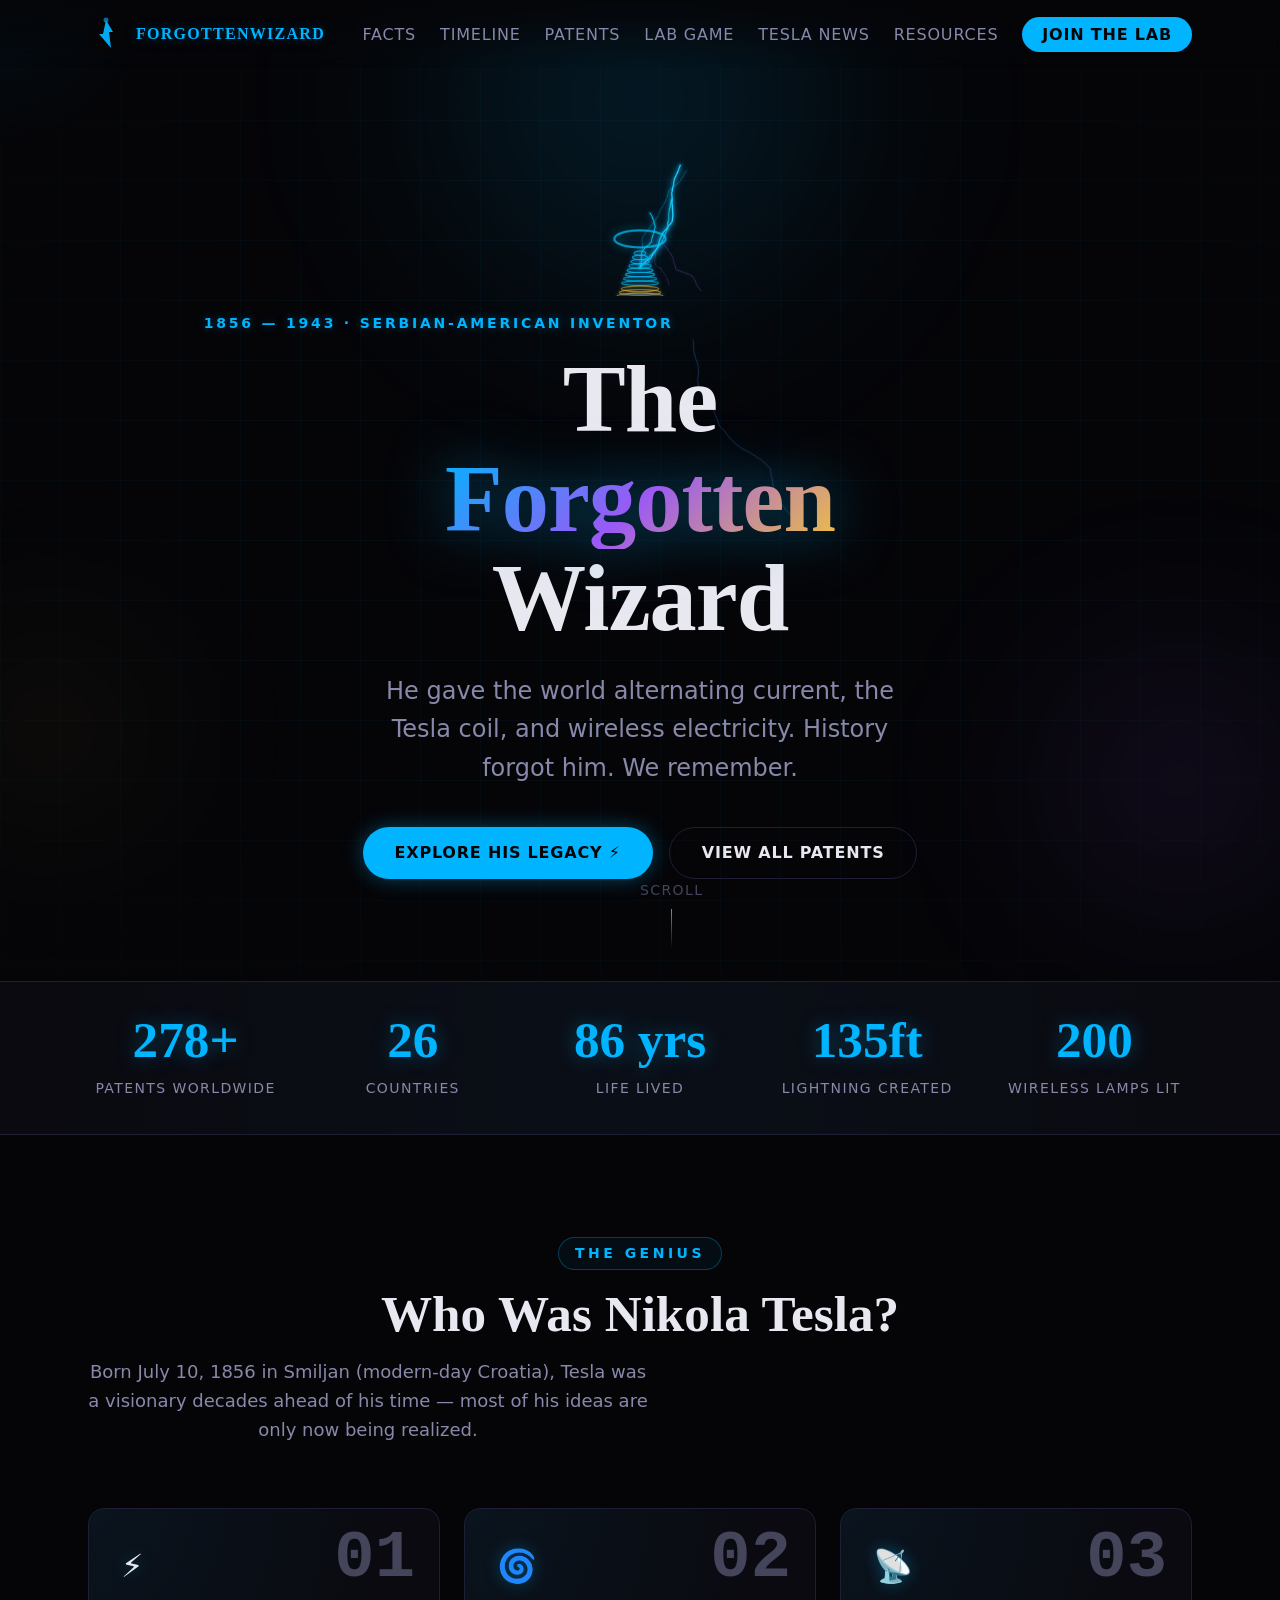
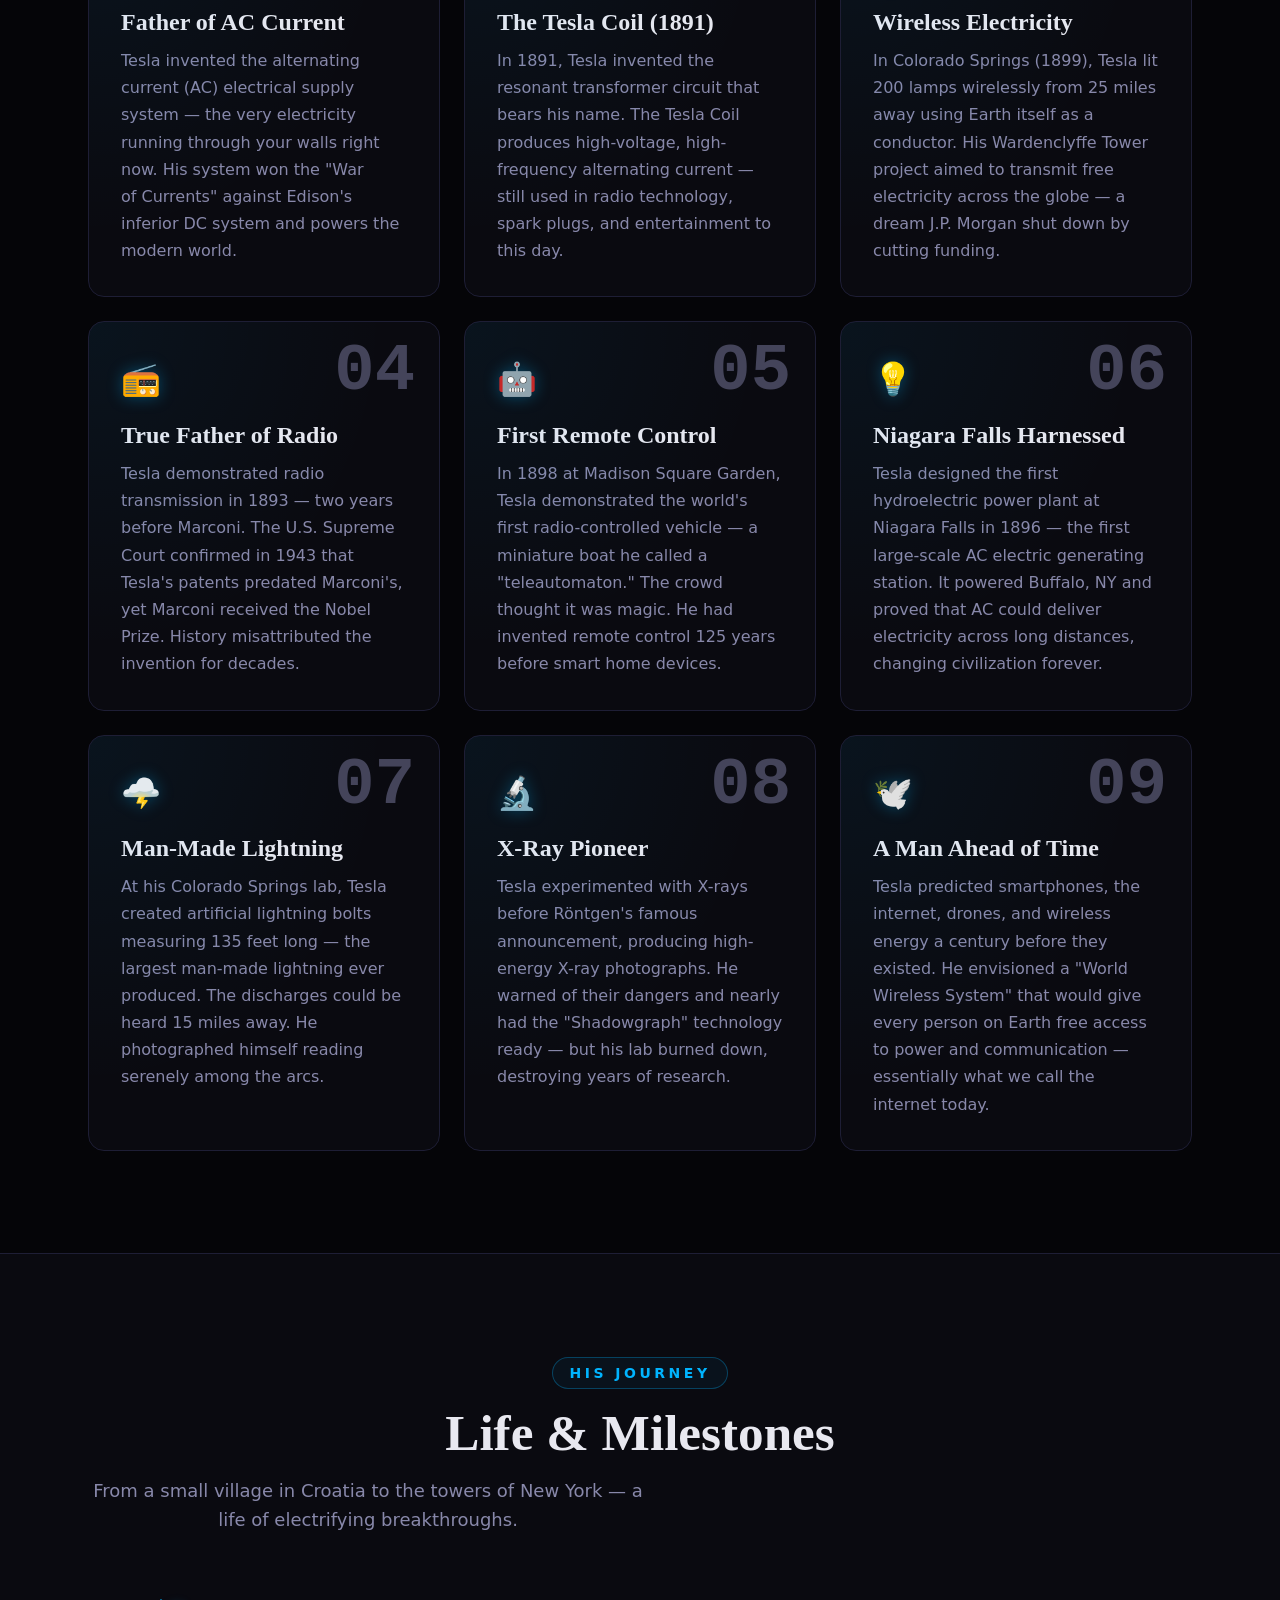
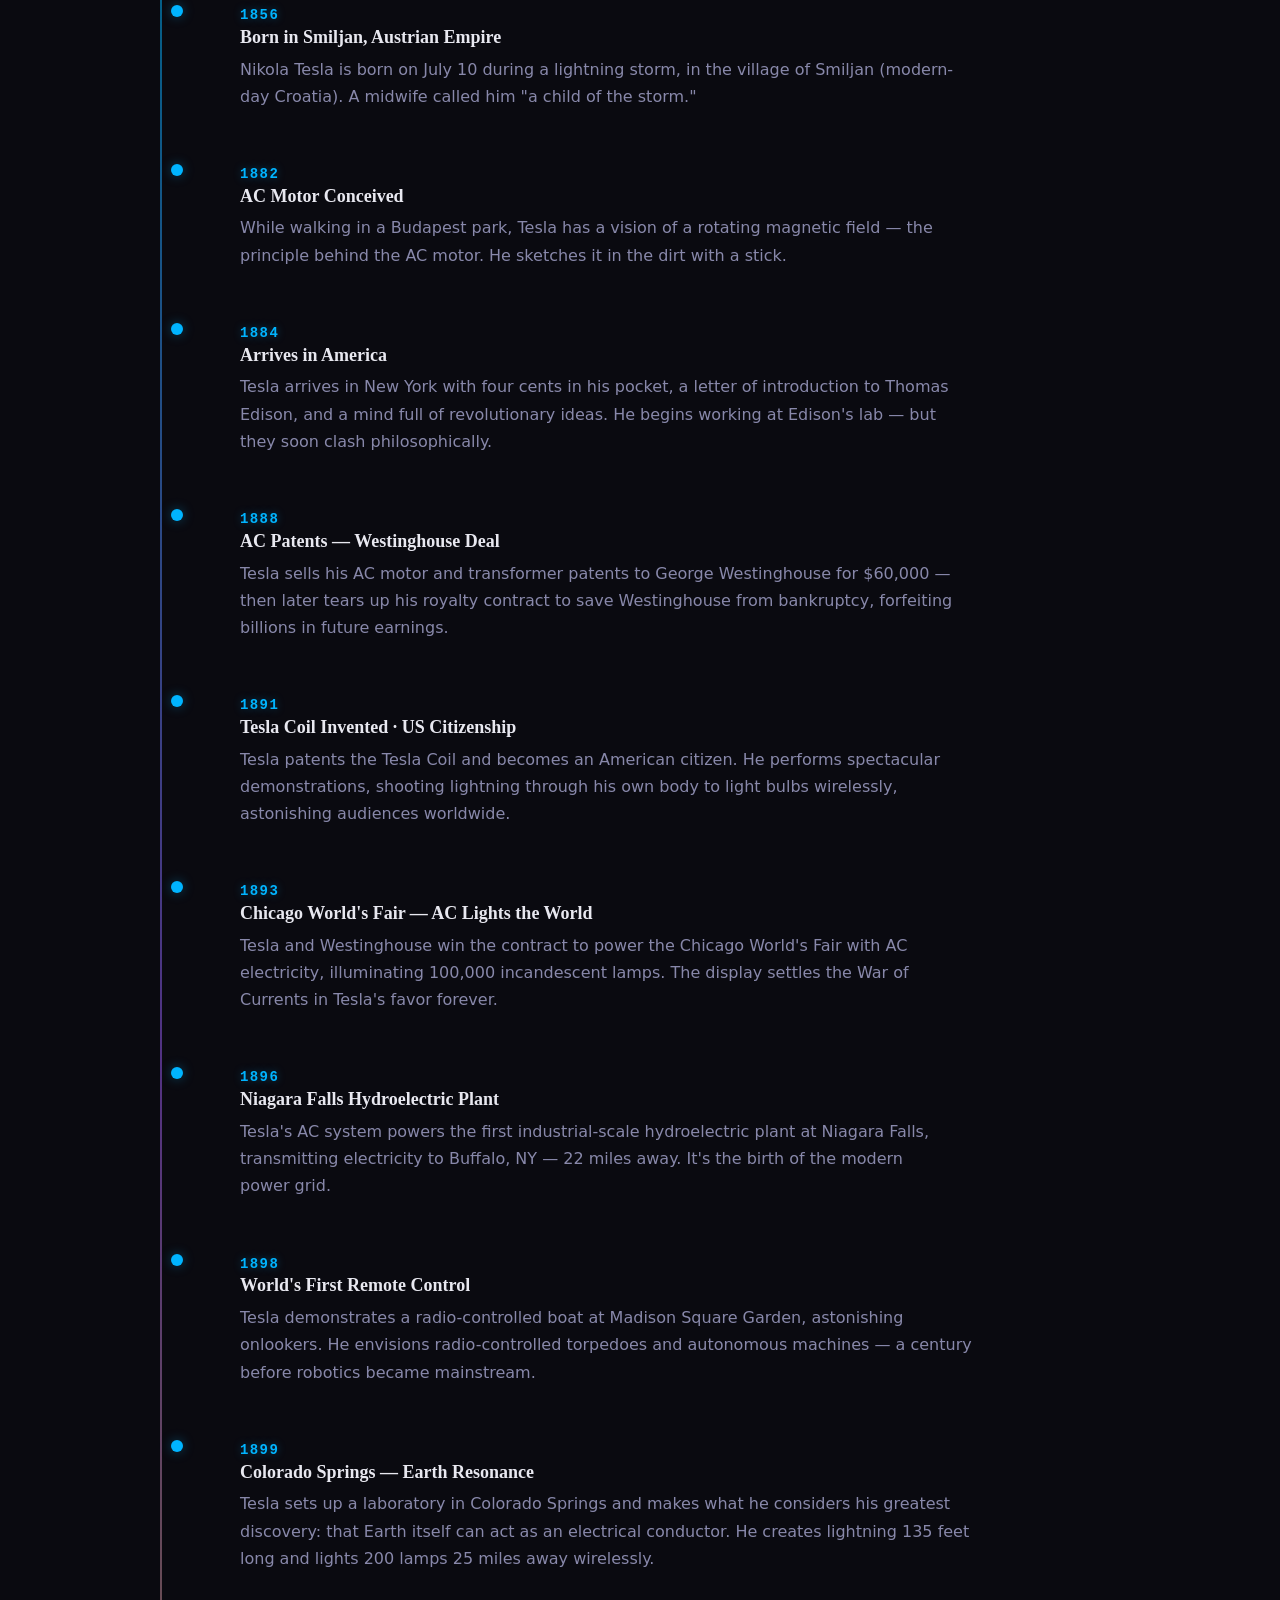
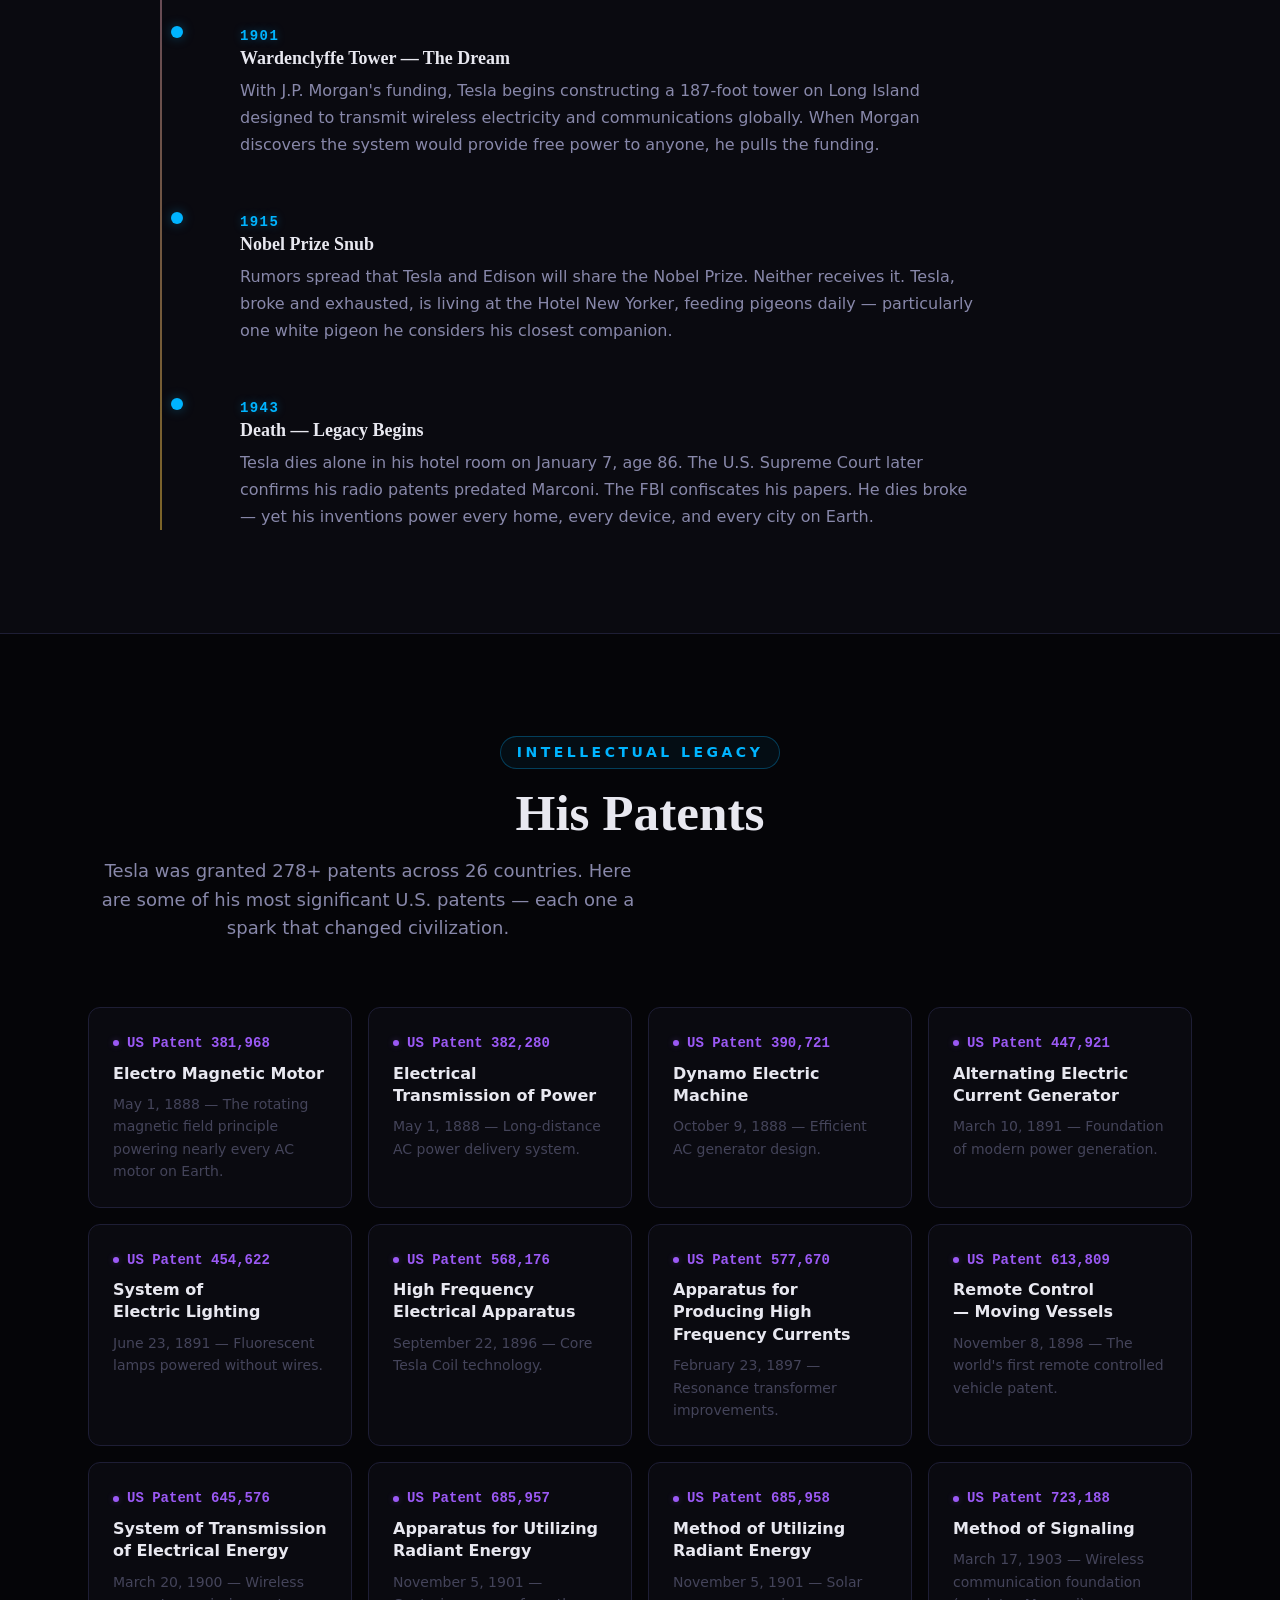
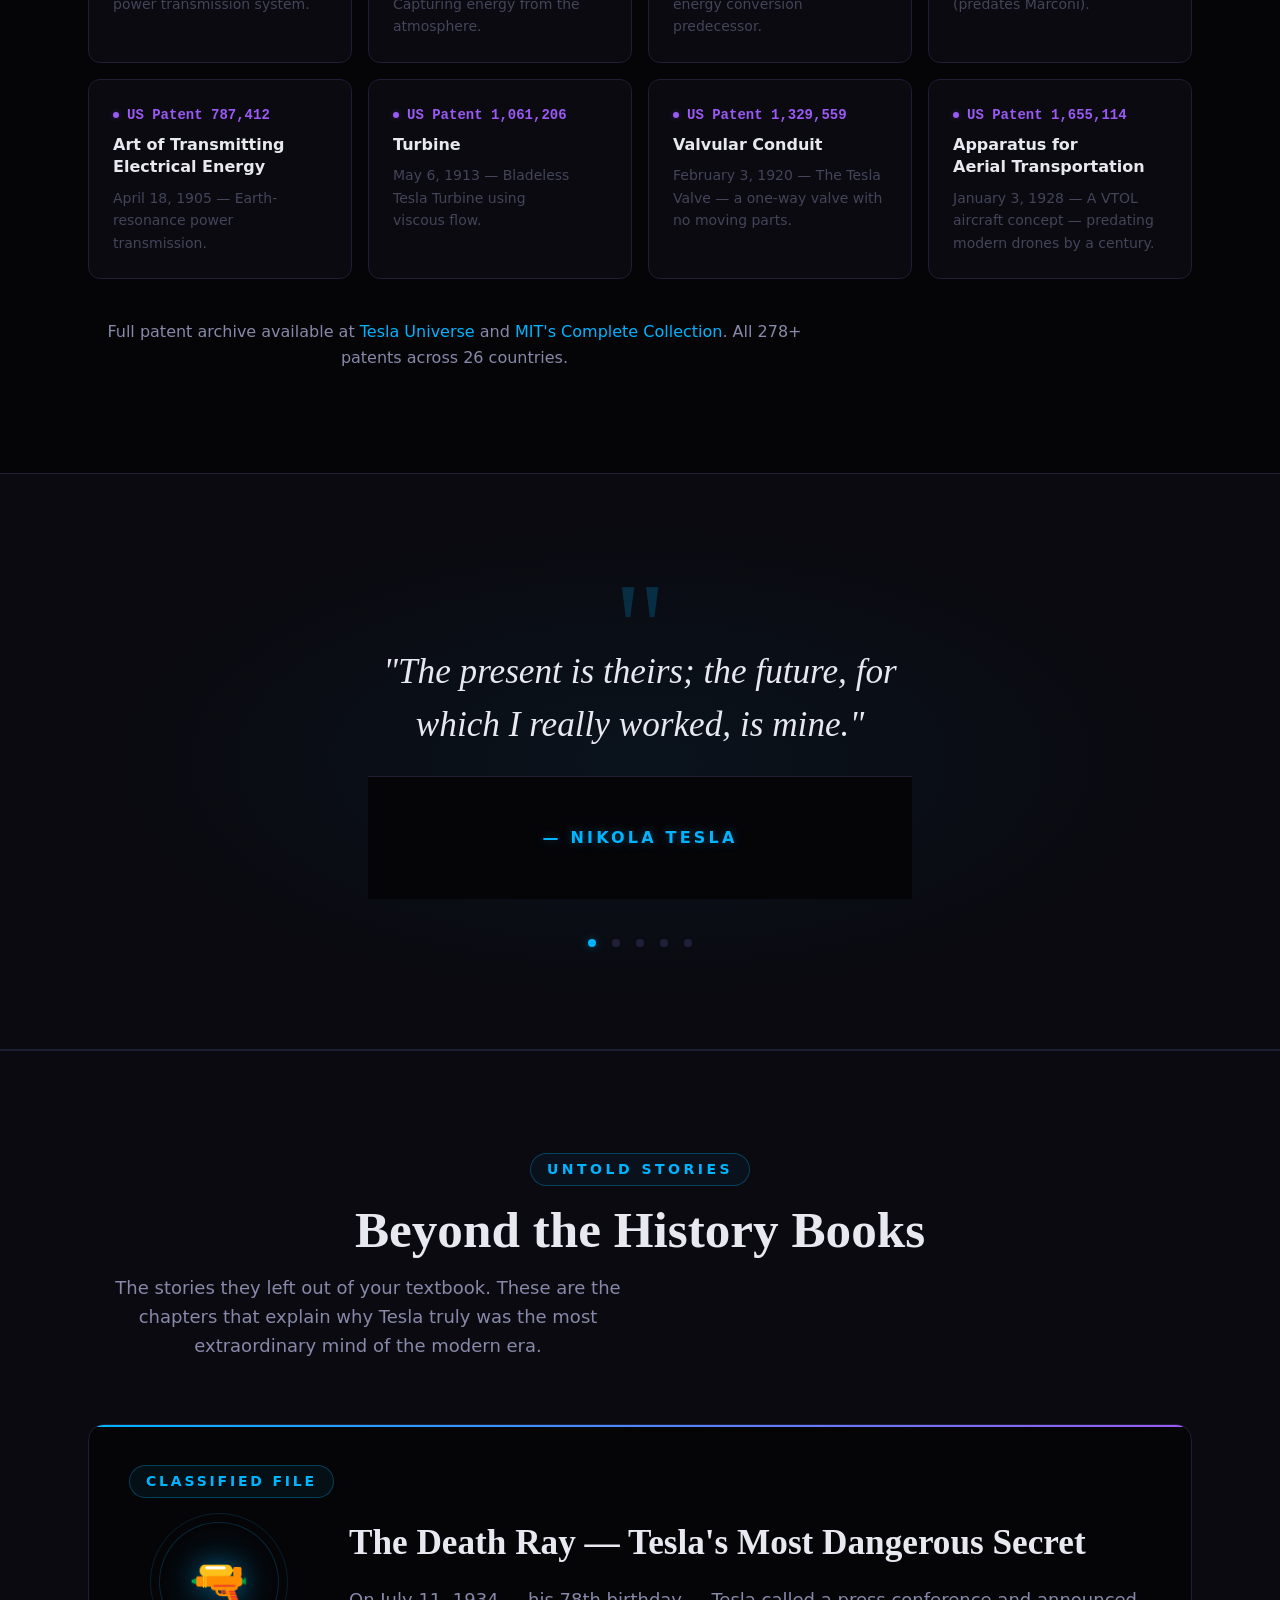
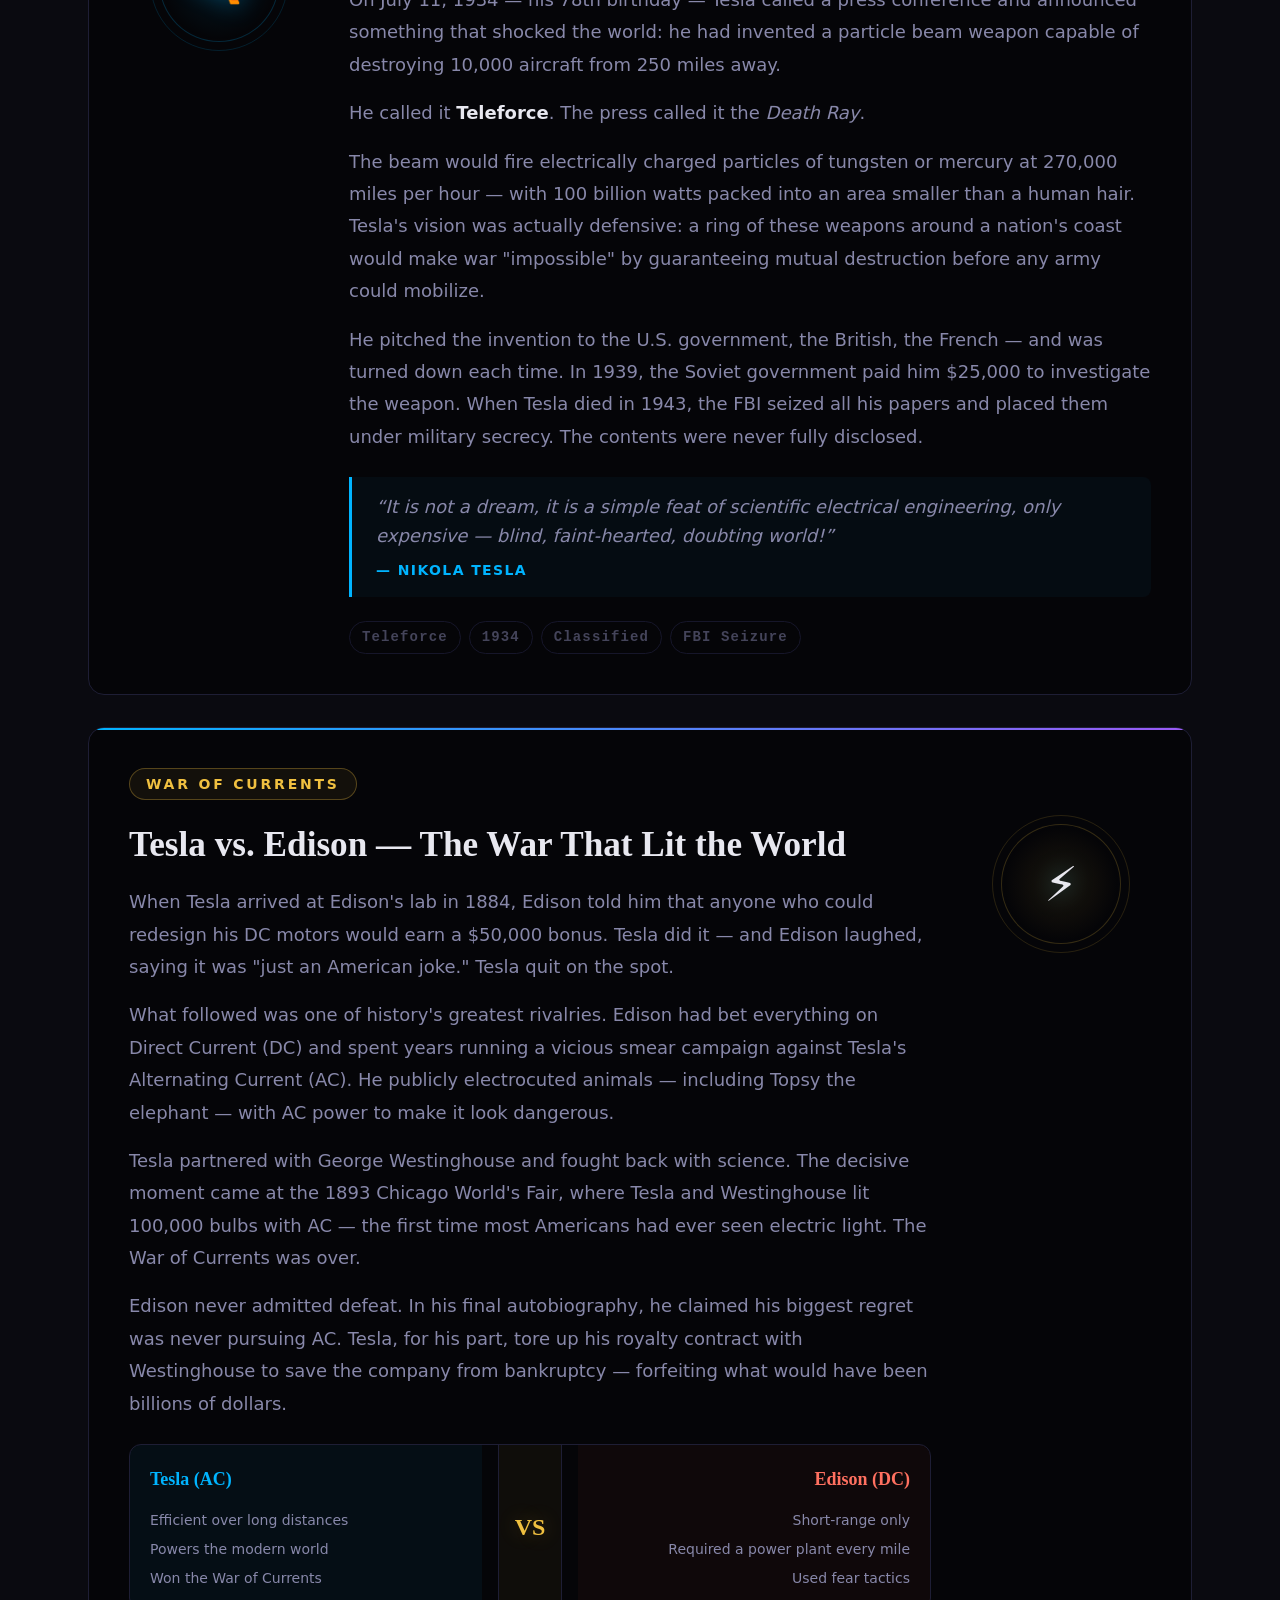
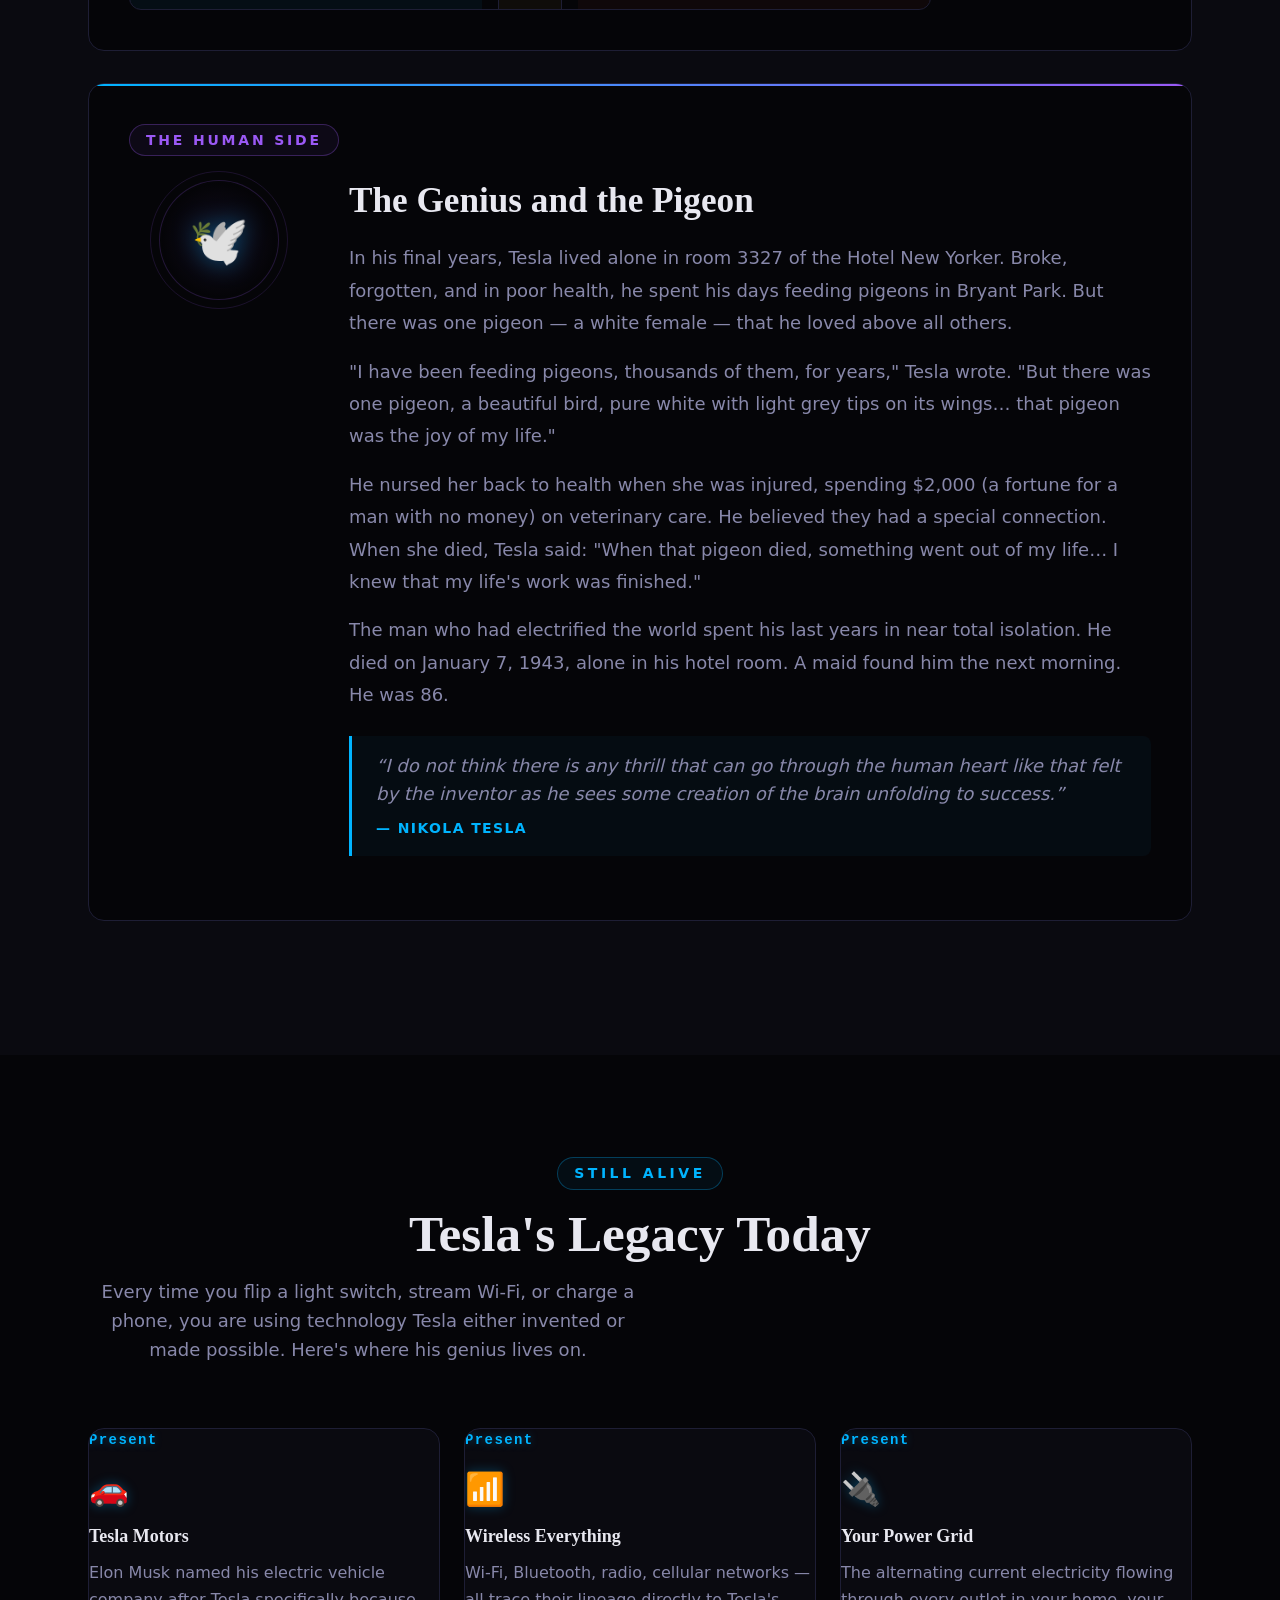
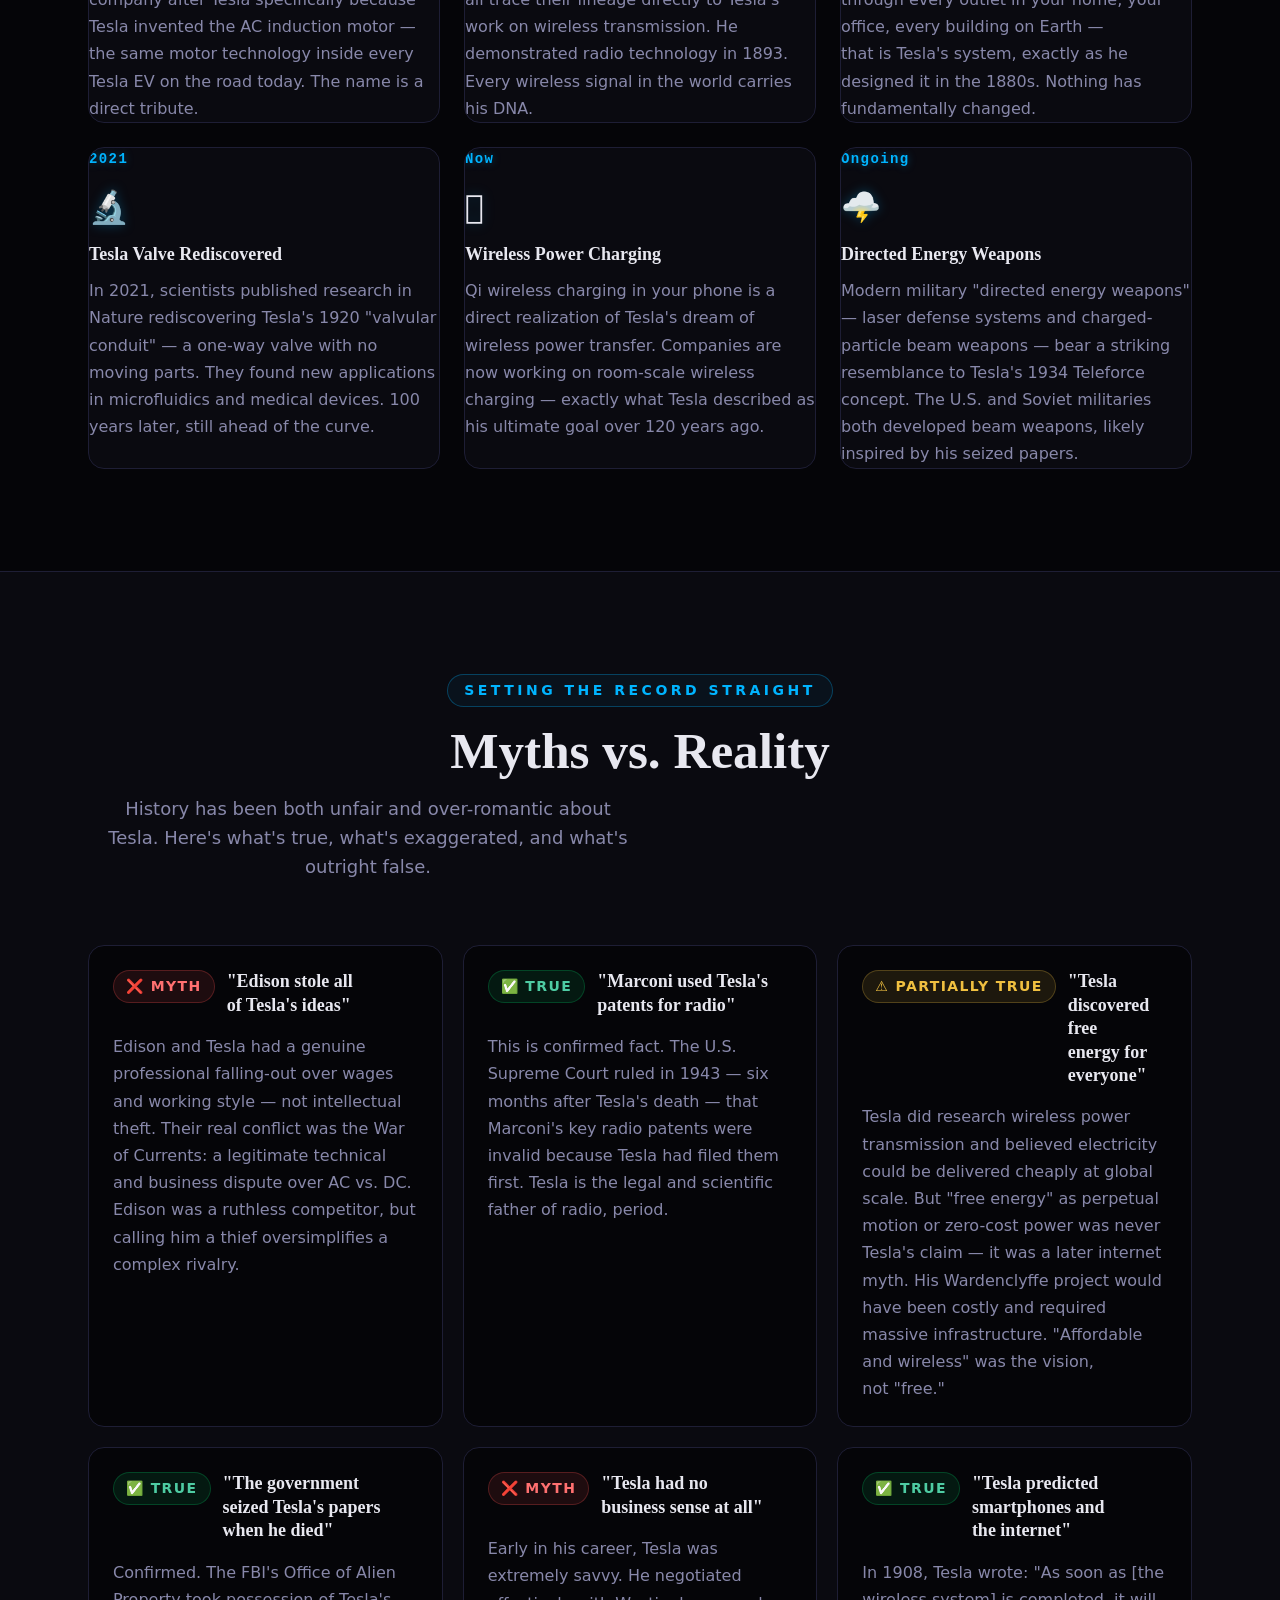
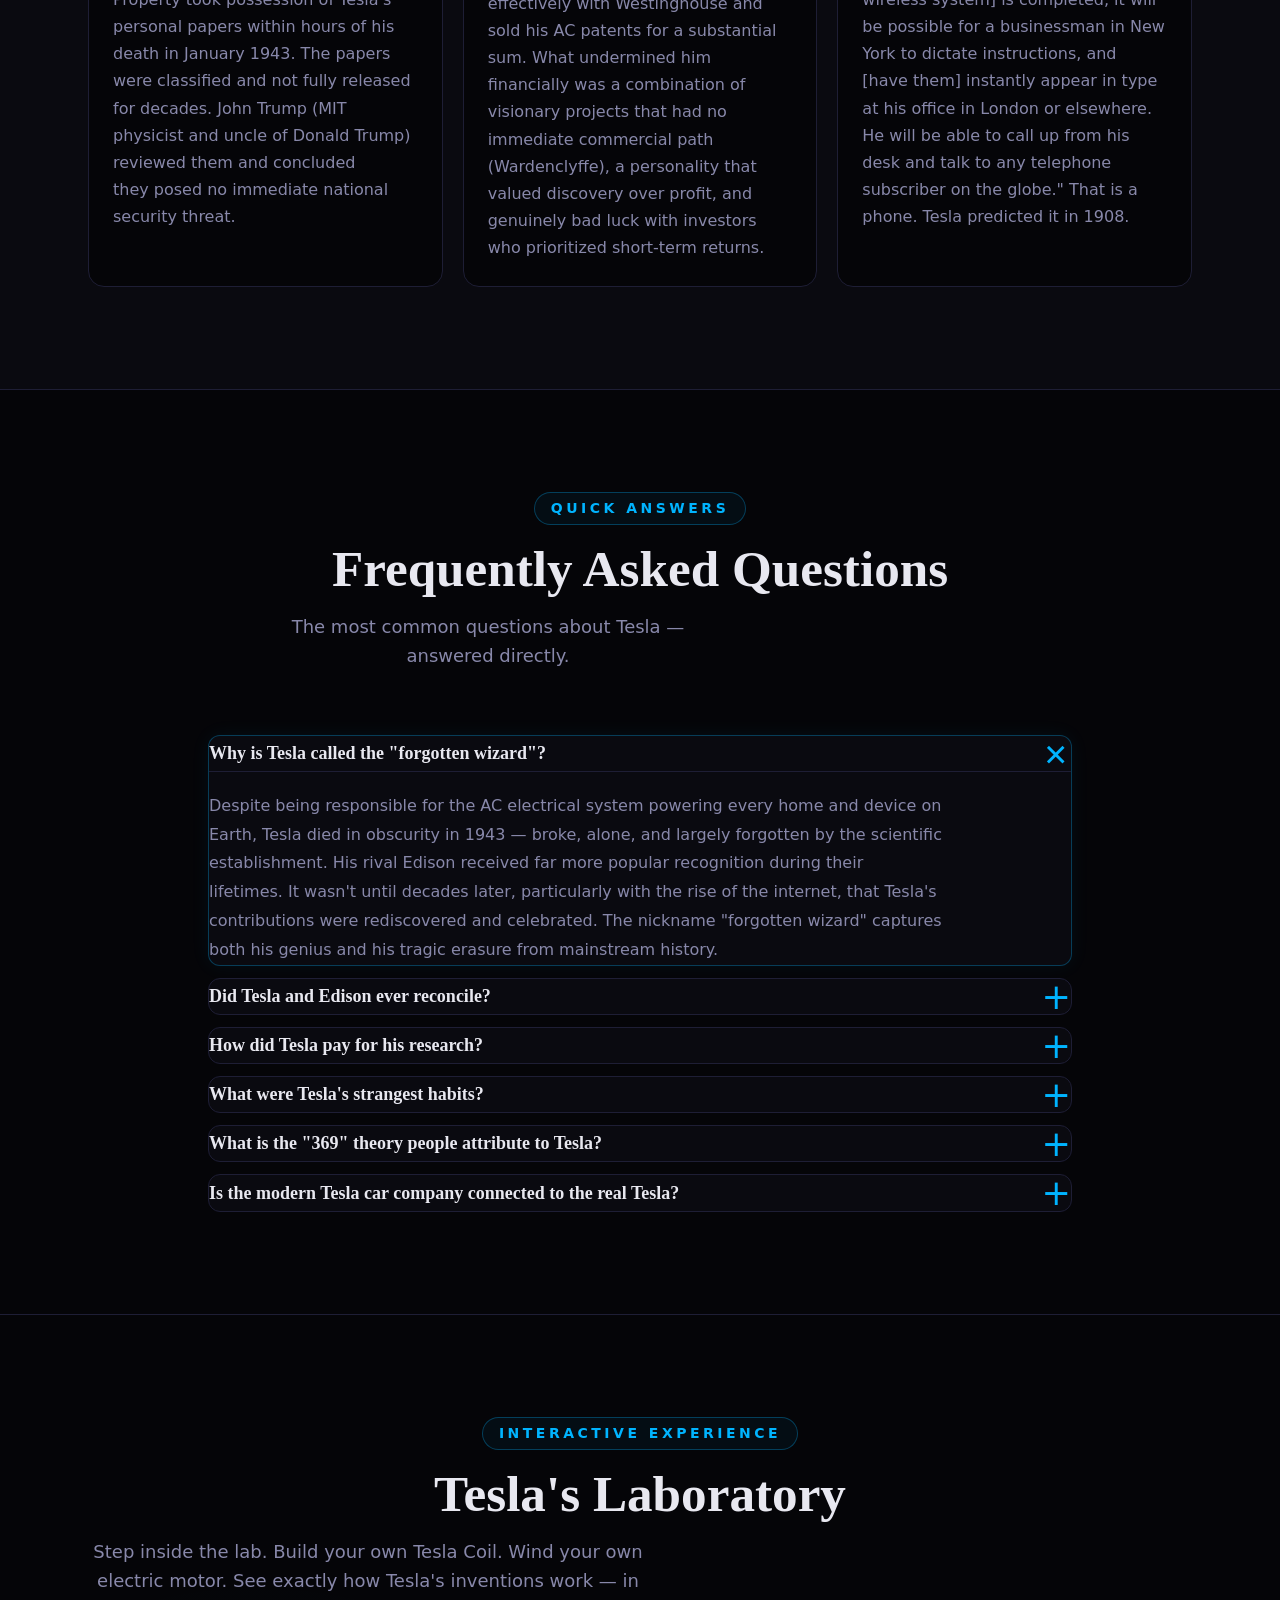
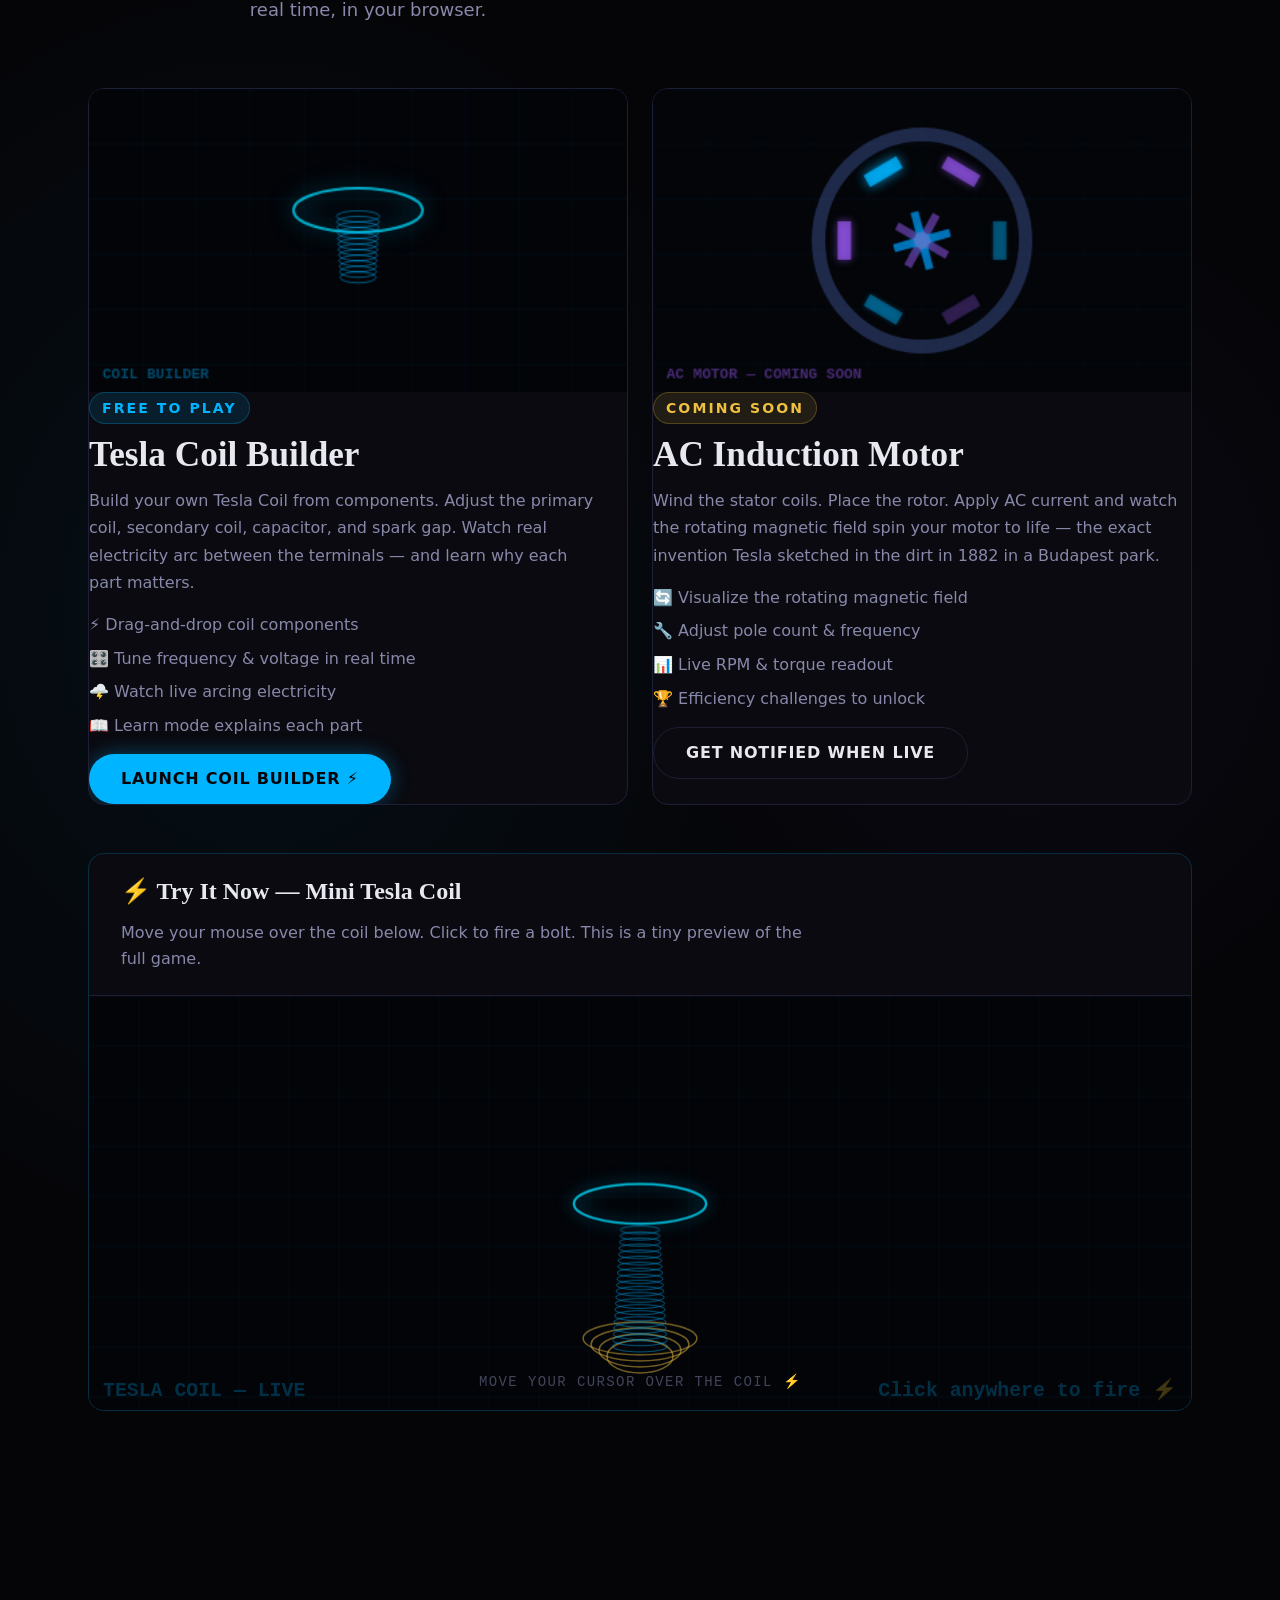
==== commit 7b6758c5: "Daily update 2026-06-26: Tesla antenna trend + new video" ====
--- a/index.html
+++ b/index.html
@@ -2,7 +2,7 @@
 
 <html data-theme="dark" lang="en">
 <head><link href="https://www.forgottenwizard.com/" rel="canonical"/>
-<meta charset="utf-8"/><meta content="Nikola Tesla, Tesla biography, Tesla inventions, Tesla facts, Tesla coil, AC electricity, alternating current, Tesla patents, wireless electricity, Wardenclyffe Tower, Tesla vs Edison, War of Currents, rotating magnetic field, induction motor, Tesla Colorado Springs, Tesla predictions, Tesla free energy, Tesla radio invention, Tesla wireless charging, forgotten inventor, Serbian inventor, Tesla legacy, Tesla timeline, Tesla quotes, Tesla documentary, Tesla museum, Tesla Nobel Prize, Tesla death ray, John G. Trump Tesla memo, Tesla papers 1943, Tesla oscillator, Tesla turbine, Tesla valve, polyphase AC, Tesla fluorescent light, Tesla X-ray, Tesla birthday July 10, Tesla death January 7, forgottenwizard, the forgotten wizard, who invented AC electricity, who invented radio, Nikola Tesla facts for kids, Nikola Tesla inventions list, Tesla predictions 2026, Tesla 2026, wireless power transmission 2026, Tesla wireless energy real, Nikola Tesla Museum closure June 2026, Nikola Tesla Museum Belgrade June 28 2026, Nikola Tesla Museum permanent exhibition upgrades, Tesla radiant energy patent US685957A, apparatus for the utilization of radiant energy, NTT wireless power, NTT laser wireless power, Mitsubishi Heavy Industries wireless power, Nanki-Shirahama Airport laser power, Wakayama Prefecture laser power, DARPA wireless energy, Finland wireless electricity, Tesla dream coming true, laser wireless power, laser power transmission, power beaming, power beaming technology, wireless energy transfer, microwave power beaming, space-based solar power, electric arc lamp, commutator for dynamo-electric machines, US 335, 786, US 334, 823, Aalto University Tesla, Finland wireless power 2026, resonant coupling wireless electricity, Tesla resonant coil, wireless IoT power, Tesla 1891 lecture, Tesla 369, Tesla 3 6 9, Tesla numbers obsession, Tesla OCD, Tesla 369 myth, Tesla key to universe, Tesla viral 2026, Tesla manifestation debunked, Tesla Einstein meme, Nikola Tesla Albert Einstein, Slow English Tesla documentary, English Histoverse Nikola Tesla reaction image, Tesla Fluid Propulsion, Fluid Propulsion patent, April 29 1913, DARPA POWER program, laser power beaming 8.6 km, Teravec Technologies, AI restored Nikola Tesla video, lost Tesla footage AI, Ambivalence Nikola Tesla documentary, The Long Shadow Nikola Tesla documentary, Nikola Tesla - The Genius Who Lit the World and Died With Nothing, The History Profile Nikola Tesla documentary, Nikola Tesla: Genius or Mad Scientist, William C Brown microwave power, microwave power beam history, Goldstone 1975 wireless power, NASA wireless power experiment, power beaming history, William Brown helicopter microwave, 30 kilowatt wireless transmission, laser wireless power transmission, Nanki-Shirahama Airport, Wakayama Prefecture, NTT Mitsubishi Heavy Industries laser power, Nikola Tesla genius or mad scientist documentary, Nikola Tesla and Wireless Energy: A Technology Ahead of Its Time, The Reason of Reasons Nikola Tesla documentary, NTT Mitsubishi Heavy Industries wireless power, kilometer-scale power beaming, Nikola Tesla files still classified, Tesla papers 1943, Office of Alien Property Custodian Tesla, Mad Cave Nikola Tesla, Comixology Originals Nikola Tesla, Nikola Tesla graphic novel August 11 2026, The Rest Is Science Nikola Tesla, Nikola Tesla pigeon story, June 6 1884 Tesla arrives New York, Tesla arrived New York City, Tesla technical secrets history simplified, Sleep Saga Nikola Tesla, Wardenclyffe Tower documentary, World Wireless System, Japan space solar power 2026, Ohi-sama JAXA wireless energy, space-based solar power microwave beam, Tesla solar energy vision orbit, Tesla vanished from history books, Tesla antenna power output, radiant energy experiment, atmospheric electric field harvesting, atmospheric electricity harvesting, Tesla confiscated papers, Tesla missing research, Tesla papers after death, Room 3327 Tesla, Hotel New Yorker Room 3327, Tesla missing crates, Tesla Man from the Future exhibition, Tesla Museum Montenegro Niksic, Tesla Museum traveling exhibition 2026, Tesla 170th anniversary 2026, Nikola Tesla papers seized 1943, Tesla archive custody, Tesla files still classified documentary, Wardenclyffe Tower Shoreham, Tesla wireless transmission station, Tesla classified files, Tesla papers seized 1943, Tesla FBI inventory, FBI Tesla files, Tesla archives Belgrade, Tesla rock opera, Tesla Light It Up, Colorado Springs laboratory, wireless power transmission, NASA confirms Tesla wireless energy, Tesla wireless energy fact check, Tesla wireless power myths, teleforce paper 1944, Tesla teleforce, Tesla charged particle beam, Tesla papers seized after death, Tesla OAP inventory, Tesla trunks of papers 1943, Tesla AC system documentary, War of Currents explained, polyphase alternating current, Tesla Niagara Falls power, Wardenclyffe Tower wireless power, DW Documentary Nikola Tesla, Nikola Tesla DW Documentary June 2026, Nikola Tesla visionary who invented our future, inm1Uh6xGCE" name="keywords"/>
+<meta charset="utf-8"/><meta content="Nikola Tesla, Tesla biography, Tesla inventions, Tesla facts, Tesla coil, AC electricity, alternating current, Tesla patents, wireless electricity, Wardenclyffe Tower, Tesla vs Edison, War of Currents, rotating magnetic field, induction motor, Tesla Colorado Springs, Tesla predictions, Tesla free energy, Tesla radio invention, Tesla wireless charging, forgotten inventor, Serbian inventor, Tesla legacy, Tesla timeline, Tesla quotes, Tesla documentary, Tesla museum, Tesla Nobel Prize, Tesla death ray, John G. Trump Tesla memo, Tesla papers 1943, Tesla oscillator, Tesla turbine, Tesla valve, polyphase AC, Tesla fluorescent light, Tesla X-ray, Tesla birthday July 10, Tesla death January 7, forgottenwizard, the forgotten wizard, who invented AC electricity, who invented radio, Nikola Tesla facts for kids, Nikola Tesla inventions list, Tesla predictions 2026, Tesla 2026, wireless power transmission 2026, Tesla wireless energy real, Nikola Tesla Museum closure June 2026, Nikola Tesla Museum Belgrade June 28 2026, Nikola Tesla Museum permanent exhibition upgrades, Tesla radiant energy patent US685957A, apparatus for the utilization of radiant energy, NTT wireless power, NTT laser wireless power, Mitsubishi Heavy Industries wireless power, Nanki-Shirahama Airport laser power, Wakayama Prefecture laser power, DARPA wireless energy, Finland wireless electricity, Tesla dream coming true, laser wireless power, laser power transmission, power beaming, power beaming technology, wireless energy transfer, microwave power beaming, space-based solar power, electric arc lamp, commutator for dynamo-electric machines, US 335, 786, US 334, 823, Aalto University Tesla, Finland wireless power 2026, resonant coupling wireless electricity, Tesla resonant coil, wireless IoT power, Tesla 1891 lecture, Tesla 369, Tesla 3 6 9, Tesla numbers obsession, Tesla OCD, Tesla 369 myth, Tesla key to universe, Tesla viral 2026, Tesla manifestation debunked, Tesla Einstein meme, Nikola Tesla Albert Einstein, Slow English Tesla documentary, English Histoverse Nikola Tesla reaction image, Tesla Fluid Propulsion, Fluid Propulsion patent, April 29 1913, DARPA POWER program, laser power beaming 8.6 km, Teravec Technologies, AI restored Nikola Tesla video, lost Tesla footage AI, Ambivalence Nikola Tesla documentary, The Long Shadow Nikola Tesla documentary, Nikola Tesla - The Genius Who Lit the World and Died With Nothing, The History Profile Nikola Tesla documentary, Nikola Tesla: Genius or Mad Scientist, William C Brown microwave power, microwave power beam history, Goldstone 1975 wireless power, NASA wireless power experiment, power beaming history, William Brown helicopter microwave, 30 kilowatt wireless transmission, laser wireless power transmission, Nanki-Shirahama Airport, Wakayama Prefecture, NTT Mitsubishi Heavy Industries laser power, Nikola Tesla genius or mad scientist documentary, Nikola Tesla and Wireless Energy: A Technology Ahead of Its Time, The Reason of Reasons Nikola Tesla documentary, NTT Mitsubishi Heavy Industries wireless power, kilometer-scale power beaming, Nikola Tesla files still classified, Tesla papers 1943, Office of Alien Property Custodian Tesla, Mad Cave Nikola Tesla, Comixology Originals Nikola Tesla, Nikola Tesla graphic novel August 11 2026, The Rest Is Science Nikola Tesla, Nikola Tesla pigeon story, June 6 1884 Tesla arrives New York, Tesla arrived New York City, Tesla technical secrets history simplified, Sleep Saga Nikola Tesla, Wardenclyffe Tower documentary, World Wireless System, Japan space solar power 2026, Ohi-sama JAXA wireless energy, space-based solar power microwave beam, Tesla solar energy vision orbit, Tesla vanished from history books, Tesla antenna power output, radiant energy experiment, atmospheric electric field harvesting, atmospheric electricity harvesting, Tesla confiscated papers, Tesla missing research, Tesla papers after death, Room 3327 Tesla, Hotel New Yorker Room 3327, Tesla missing crates, Tesla Man from the Future exhibition, Tesla Museum Montenegro Niksic, Tesla Museum traveling exhibition 2026, Tesla 170th anniversary 2026, Nikola Tesla papers seized 1943, Tesla archive custody, Tesla files still classified documentary, Wardenclyffe Tower Shoreham, Tesla wireless transmission station, Tesla classified files, Tesla papers seized 1943, Tesla FBI inventory, FBI Tesla files, Tesla archives Belgrade, Tesla rock opera, Tesla Light It Up, Colorado Springs laboratory, wireless power transmission, NASA confirms Tesla wireless energy, Tesla wireless energy fact check, Tesla wireless power myths, teleforce paper 1944, Tesla teleforce, Tesla charged particle beam, Tesla papers seized after death, Tesla OAP inventory, Tesla trunks of papers 1943, Tesla AC system documentary, War of Currents explained, polyphase alternating current, Tesla Niagara Falls power, Wardenclyffe Tower wireless power, DW Documentary Nikola Tesla, Nikola Tesla DW Documentary June 2026, Nikola Tesla visionary who invented our future, inm1Uh6xGCE, Tesla antenna, Tesla antenna viral 2026, ambient energy harvesting, RF energy harvesting, atmospheric electricity harvesting experiment, Tesla antenna microwatts, Tesla antenna milliwatts" name="keywords"/>
 <meta content="width=device-width, initial-scale=1.0" name="viewport"/>
 <!-- ═══ SECURITY HEADERS ═══ -->
 <!-- Content Security Policy: restrict resource origins -->
@@ -48,7 +48,7 @@
         "target": "https://www.forgottenwizard.com/?s={search_term_string}",
         "query-input": "required name=search_term_string"
       },
-      "dateModified": "2026-06-25"
+      "dateModified": "2026-06-26"
     },
     {
       "@type": "WebPage",
@@ -89,7 +89,7 @@
           }
         ]
       },
-      "dateModified": "2026-06-25"
+      "dateModified": "2026-06-26"
     },
     {
       "@type": "Person",
@@ -153,7 +153,7 @@
         "https://www.pbs.org/tesla/",
         "https://teslaresearchlibrary.com/"
       ],
-      "dateModified": "2026-06-25"
+      "dateModified": "2026-06-26"
     },
     {
       "@type": "Article",
@@ -176,7 +176,7 @@
       "image": "https://www.forgottenwizard.com/images/og-image-final.png",
       "mainEntityOfPage": "https://www.forgottenwizard.com/",
       "keywords": "Nikola Tesla, Tesla inventions, AC electricity, Tesla coil, wireless power, Tesla patents, War of Currents, Wardenclyffe Tower",
-      "dateModified": "2026-06-25"
+      "dateModified": "2026-06-26"
     },
     {
       "@type": "FAQPage",
@@ -230,7 +230,7 @@
           }
         }
       ],
-      "dateModified": "2026-06-25"
+      "dateModified": "2026-06-26"
     }
   ]
 }</script>
@@ -982,6 +982,17 @@
 </div>
 <!-- BLOG POSTS GRID -->
 <div class="news-grid" id="news-grid">
+<article class="news-card fade-in" itemscope itemtype="https://schema.org/BlogPosting">
+  <div class="news-card__label">🔴 Latest</div>
+  <h3 class="news-card__title" itemprop="headline">The “$12 Tesla Antenna” Trend: What Ambient Energy Harvesting Can (and Can’t) Do</h3>
+  <p class="news-card__meta"><time datetime="2026-06">June 2026</time> · 5 min read</p>
+  <p class="news-card__excerpt" itemprop="description">A viral “Tesla antenna” gadget claims you can pull meaningful electricity out of thin air with a wire and ground rod. The underlying physics is real: conductors can pick up tiny voltages from atmospheric electric fields and harvest small amounts of ambient radio-frequency energy. But measured power levels are typically in the microwatt-to-milliwatt range — enough for sensors or demos, not household loads. The takeaway is a classic Tesla lesson: big ideas become practical only when the numbers, materials, and engineering constraints truly add up.</p>
+  <div class="news-card__tags">
+    <span class="news-tag">Wireless Energy</span>
+    <span class="news-tag">Myth vs Fact</span>
+    <span class="news-tag">Experiment</span>
+  </div>
+</article>
 <article class="news-card news-card--featured fade-in" itemscope="" itemtype="https://schema.org/BlogPosting">
 <div class="news-card__label news-card__label--hot">🔴 Latest</div>
 <h3 class="news-card__title" itemprop="headline">DW Documentary Reframes Tesla’s “Invent Our Future” Legacy (New June 2026 Film)</h3>
@@ -1056,17 +1067,7 @@
 <span class="news-tag">History</span>
 </div>
 </article>
-<article class="news-card fade-in" itemscope="" itemtype="https://schema.org/BlogPosting">
-<div class="news-card__label">Previous Latest</div>
-<h3 class="news-card__title" itemprop="headline">Tesla’s papers, seized and debated: a 2026 video revisits why parts of his archive are still a magnet for mystery</h3>
-<p class="news-card__meta"><time datetime="2026-06">June 2026</time> · 4 min read</p>
-<p class="news-card__excerpt" itemprop="description">A May 2026 YouTube deep-dive revisits a documented moment that launched decades of Tesla speculation: the handling of his belongings immediately after his death in New York in 1943. The video traces what is known about the sealing of his papers, where materials were stored, and how gaps in public records helped “missing research” stories spread. It’s a useful reminder that Tesla’s real archive is already extraordinary — and that careful history separates evidence (timelines, inventories, custody) from internet lore. The best takeaway: when you read a sensational claim, ask what primary documents it rests on.</p>
-<div class="news-card__tags">
-<span class="news-tag">Archives</span>
-<span class="news-tag">History</span>
-<span class="news-tag">Myth vs Fact</span>
-</div>
-</article>
+
 </div><!-- /news-grid -->
 <!-- YOUTUBE VIDEO SECTION -->
 <div class="video-section">
@@ -1074,15 +1075,18 @@
 <p class="video-section__sub">The best Tesla content on the web — curated for the true believer.</p>
 <div class="video-grid" id="video-grid">
 <div class="video-card fade-in">
-<div class="video-card__embed">
-<iframe allow="accelerometer; autoplay; clipboard-write; encrypted-media; gyroscope; picture-in-picture" allowfullscreen="" loading="lazy" src="https://www.youtube.com/embed/xD_hfj1F98w" title="Nikola Tesla's Mysterious Files: What Did the Government Find?"></iframe>
-</div>
-<div class="video-card__info">
-<span class="video-card__badge">Documentary</span>
-<h4 class="video-card__title">The mystery of Tesla’s seized papers</h4>
-<p class="video-card__desc">A concise 2026 documentary on what authorities examined in Tesla’s archives after his death.</p>
-</div>
-</div><div class="video-card fade-in">
+  <div class="video-card__embed">
+    <iframe src="https://www.youtube.com/embed/4sCC7WLlIl8" title="The $12 Tesla Antenna Is Going Viral — Here's How Much Power It ACTUALLY Makes" loading="lazy"
+      allow="accelerometer; autoplay; clipboard-write; encrypted-media; gyroscope; picture-in-picture"
+      allowfullscreen></iframe>
+  </div>
+  <div class="video-card__info">
+    <span class="video-card__badge">Experiment</span>
+    <h4 class="video-card__title">How much power can a “Tesla antenna” really make?</h4>
+    <p class="video-card__desc">A 2026 measurement-driven breakdown of atmospheric and RF harvesting — and the realistic microwatt-to-milliwatt results.</p>
+  </div>
+</div>
+<div class="video-card fade-in">
 <div class="video-card__embed">
 <iframe allow="accelerometer; autoplay; clipboard-write; encrypted-media; gyroscope; picture-in-picture" allowfullscreen="" loading="lazy" src="https://www.youtube.com/embed/KazltUcf2Wc" title="The Tesla Secret They Buried: The Wireless Power System"></iframe>
 </div>
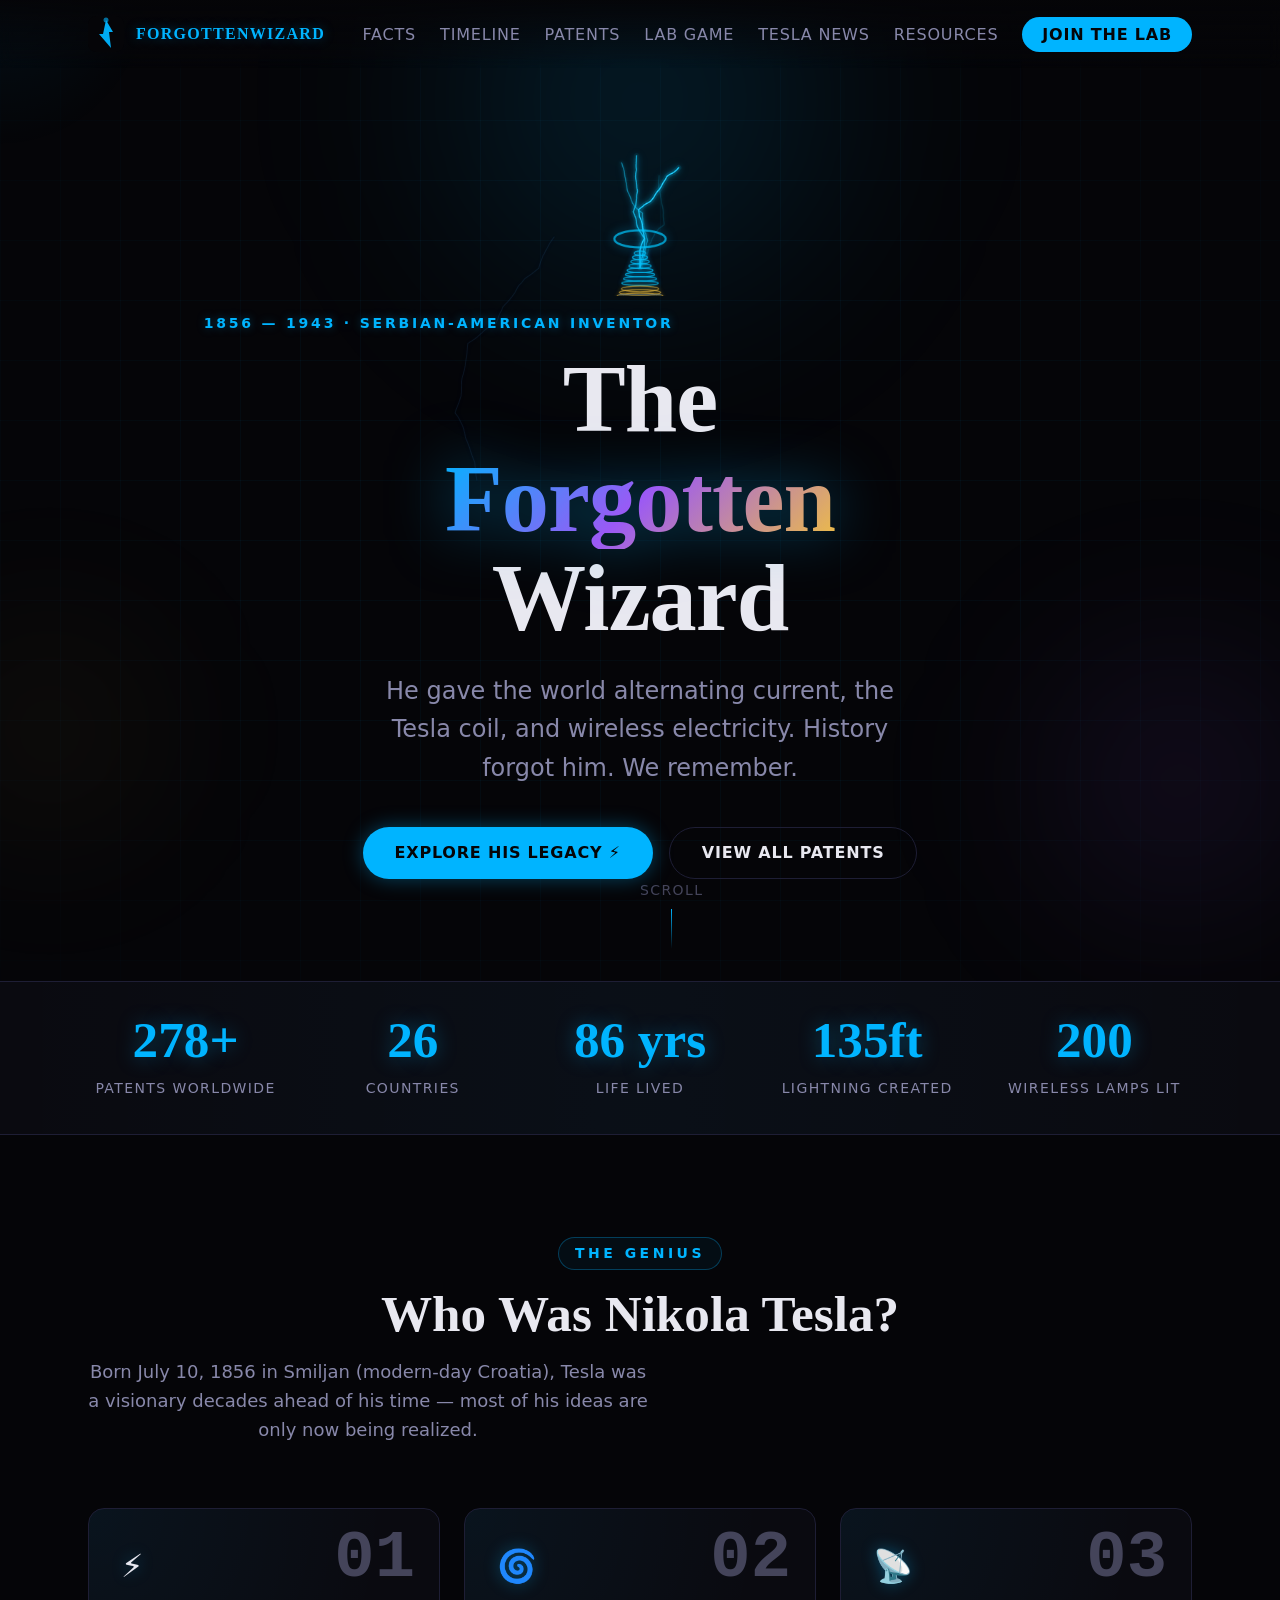
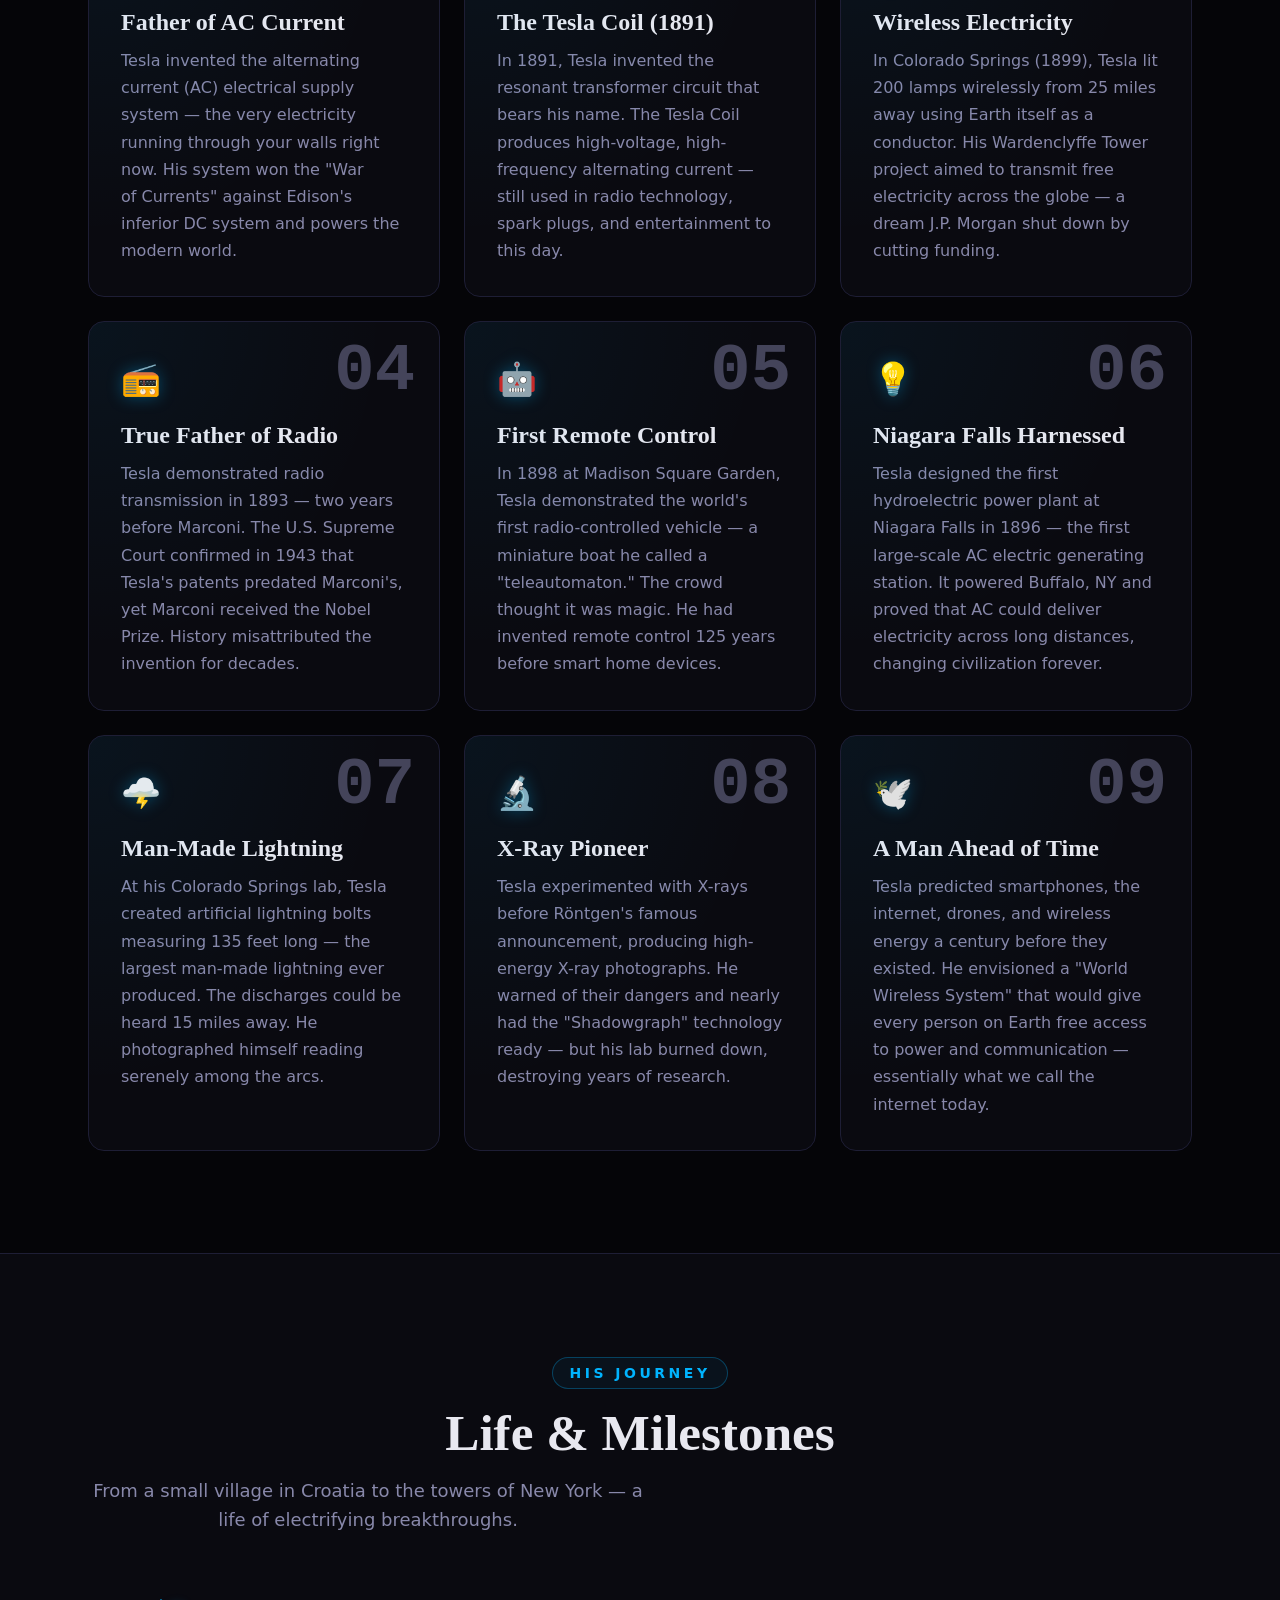
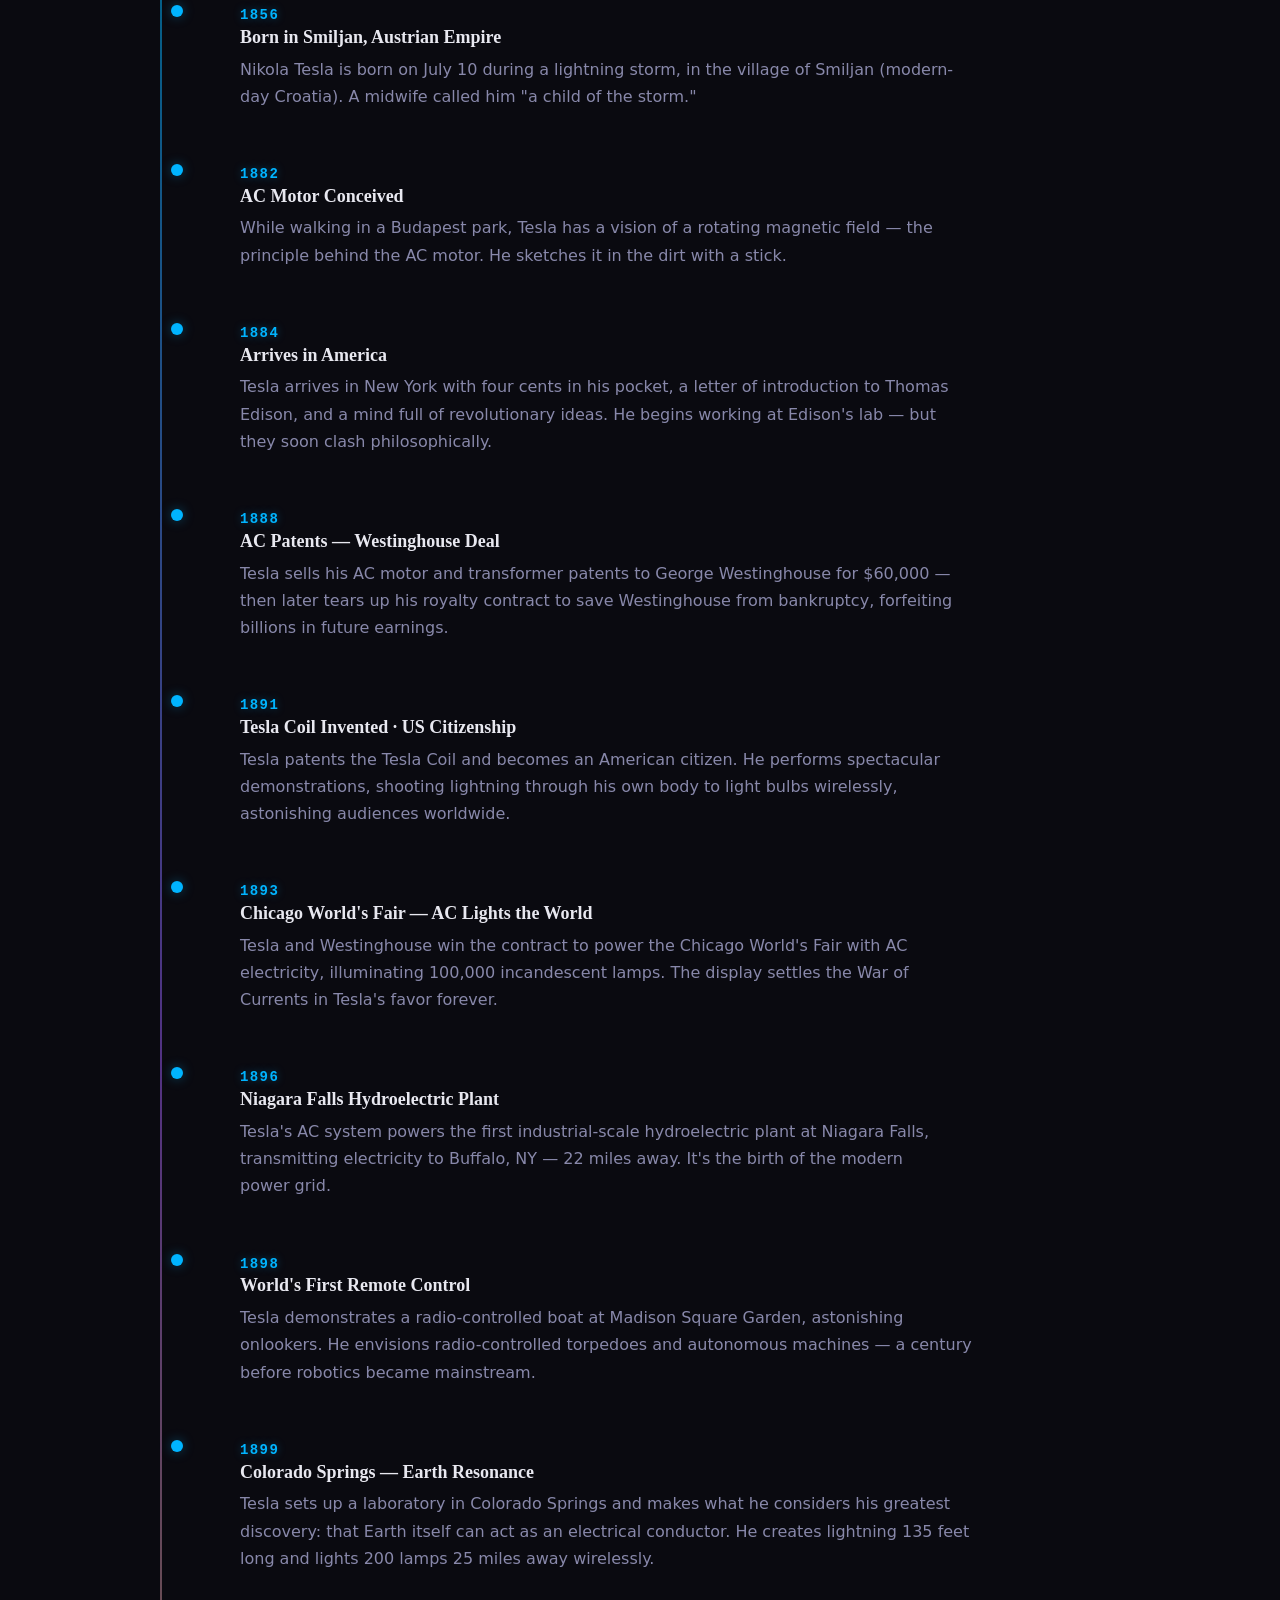
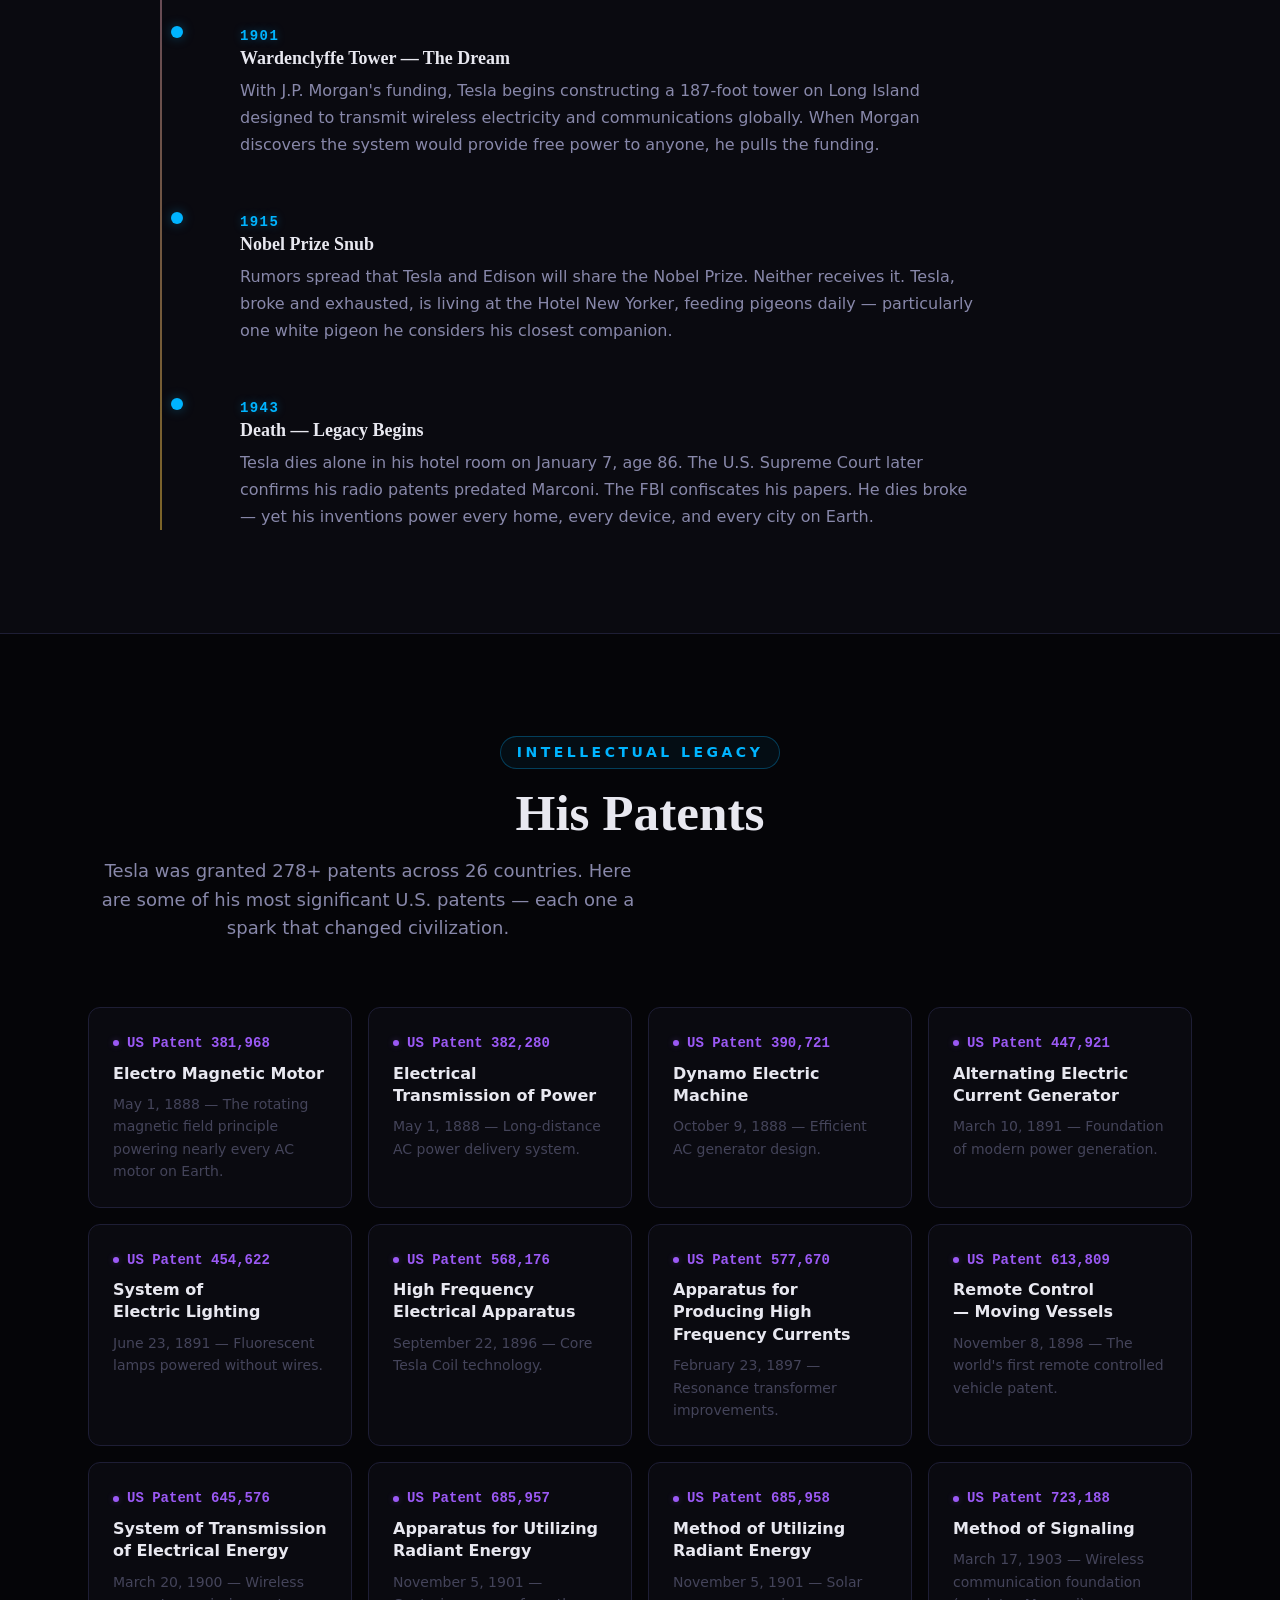
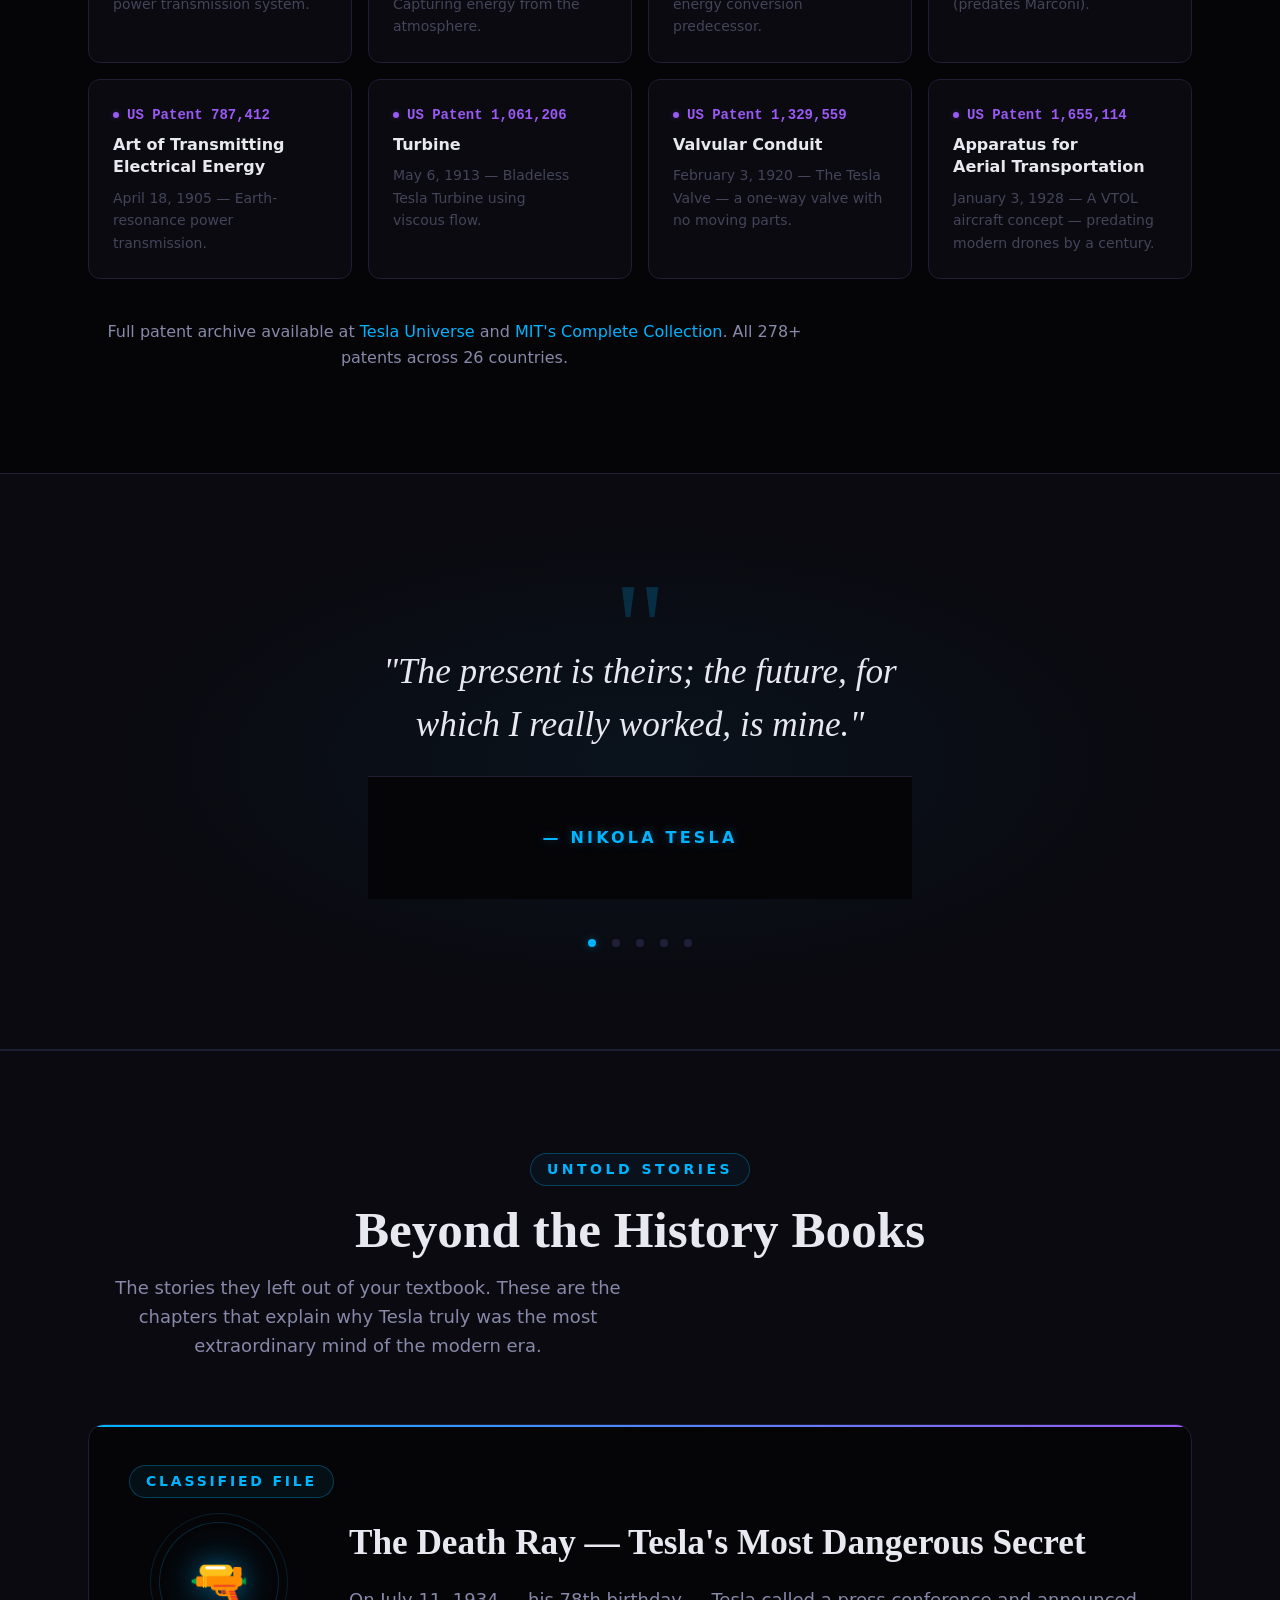
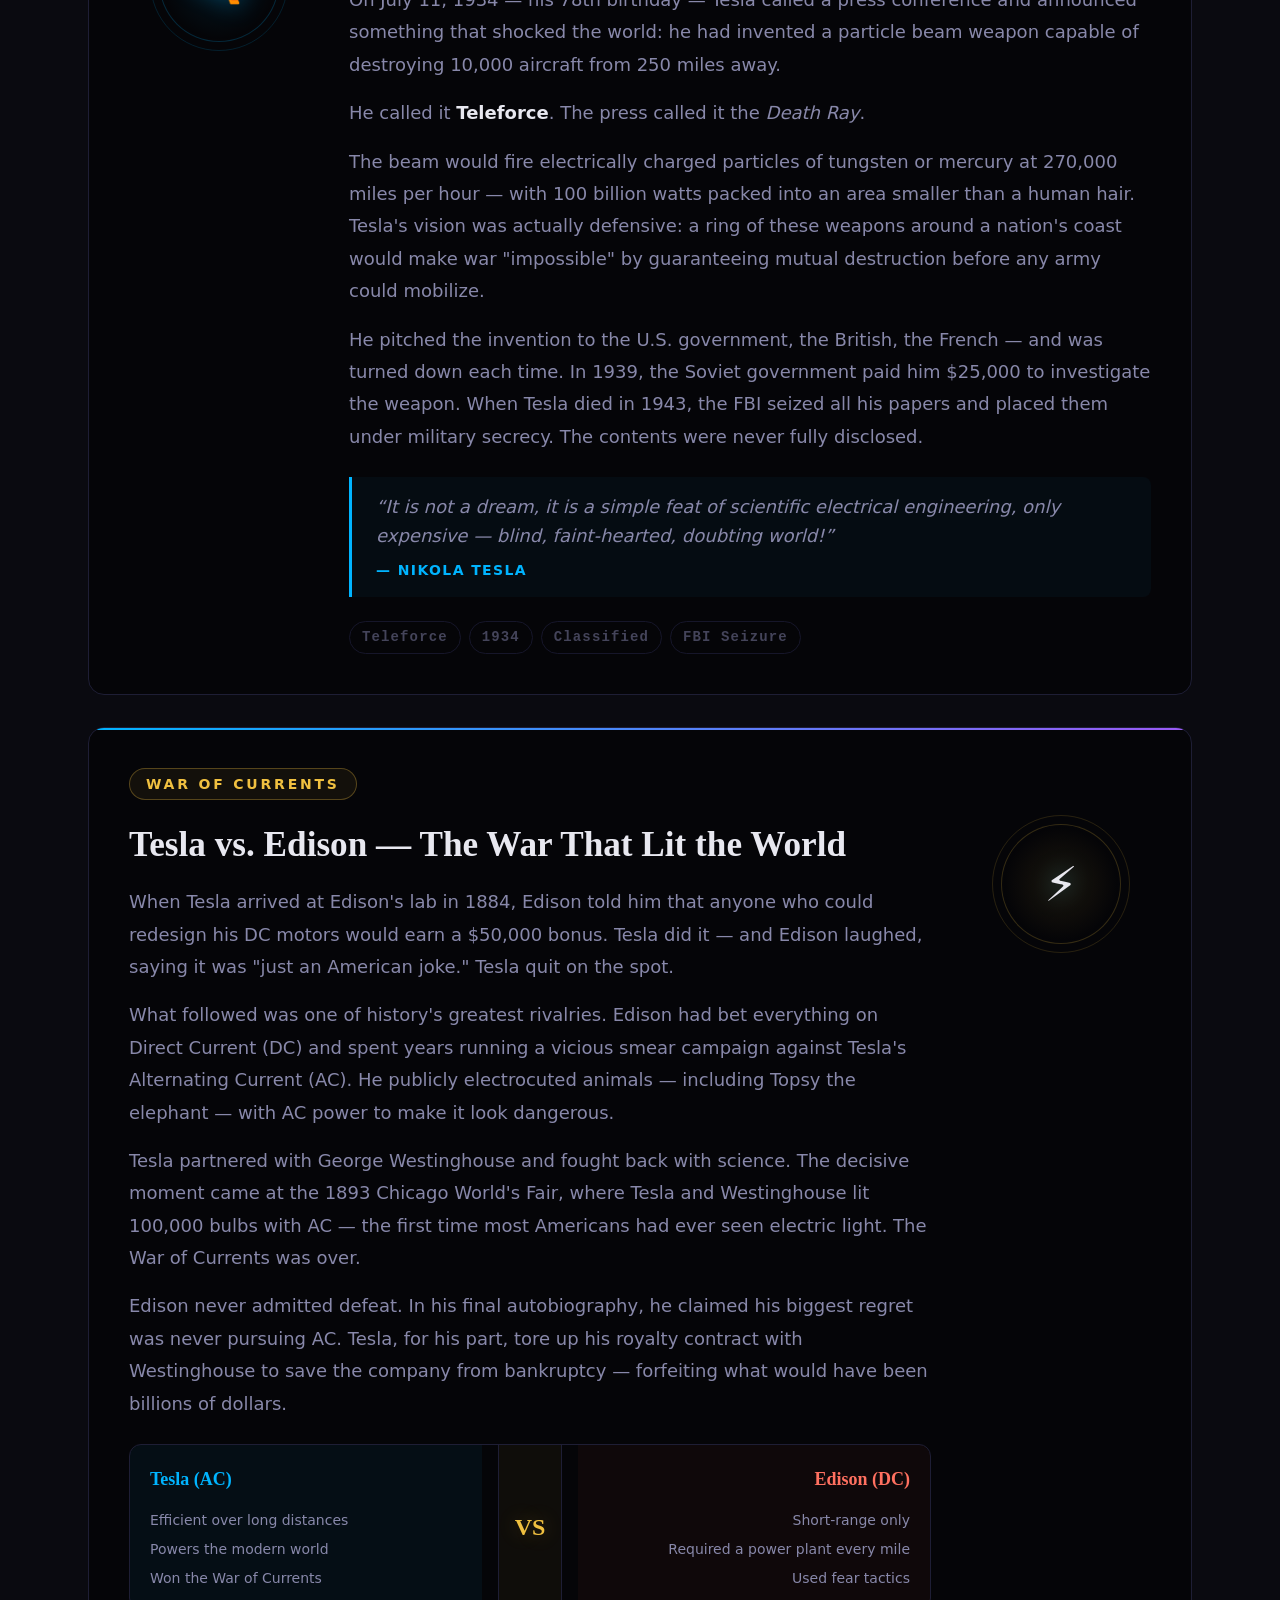
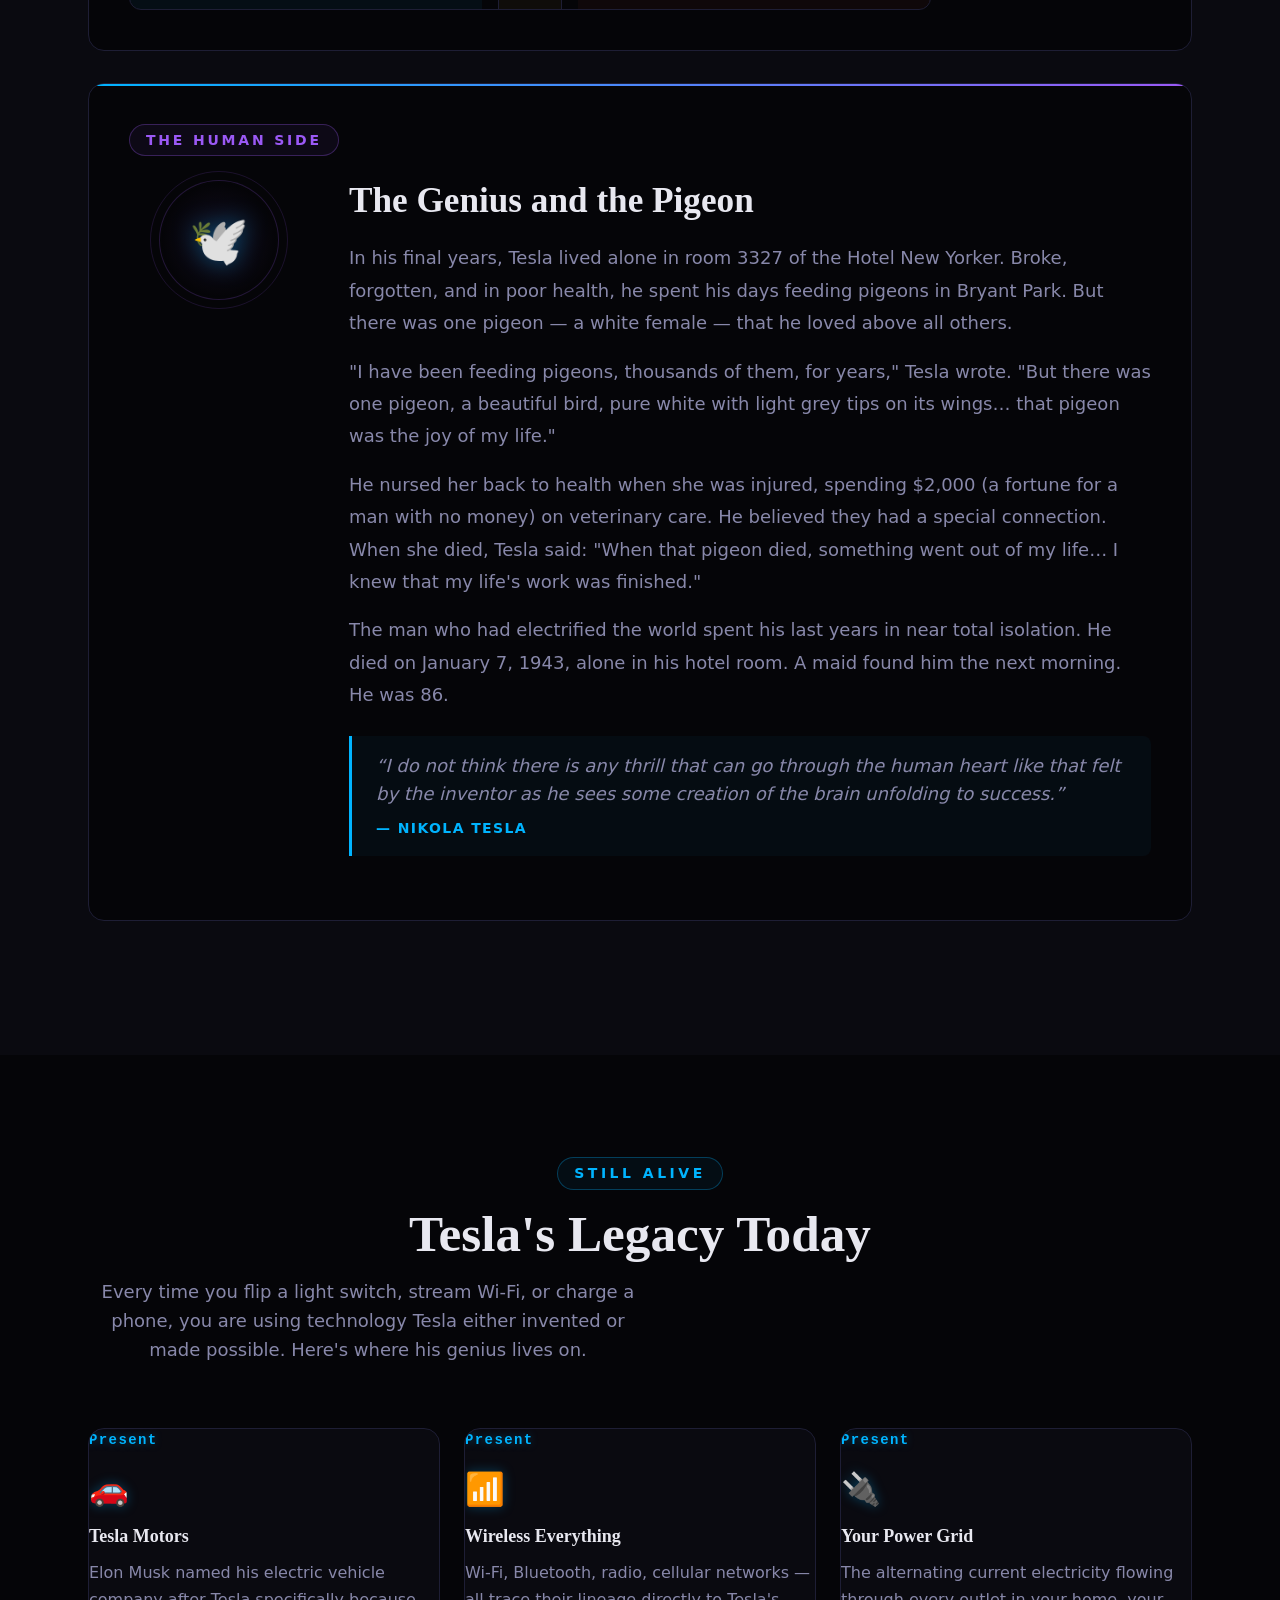
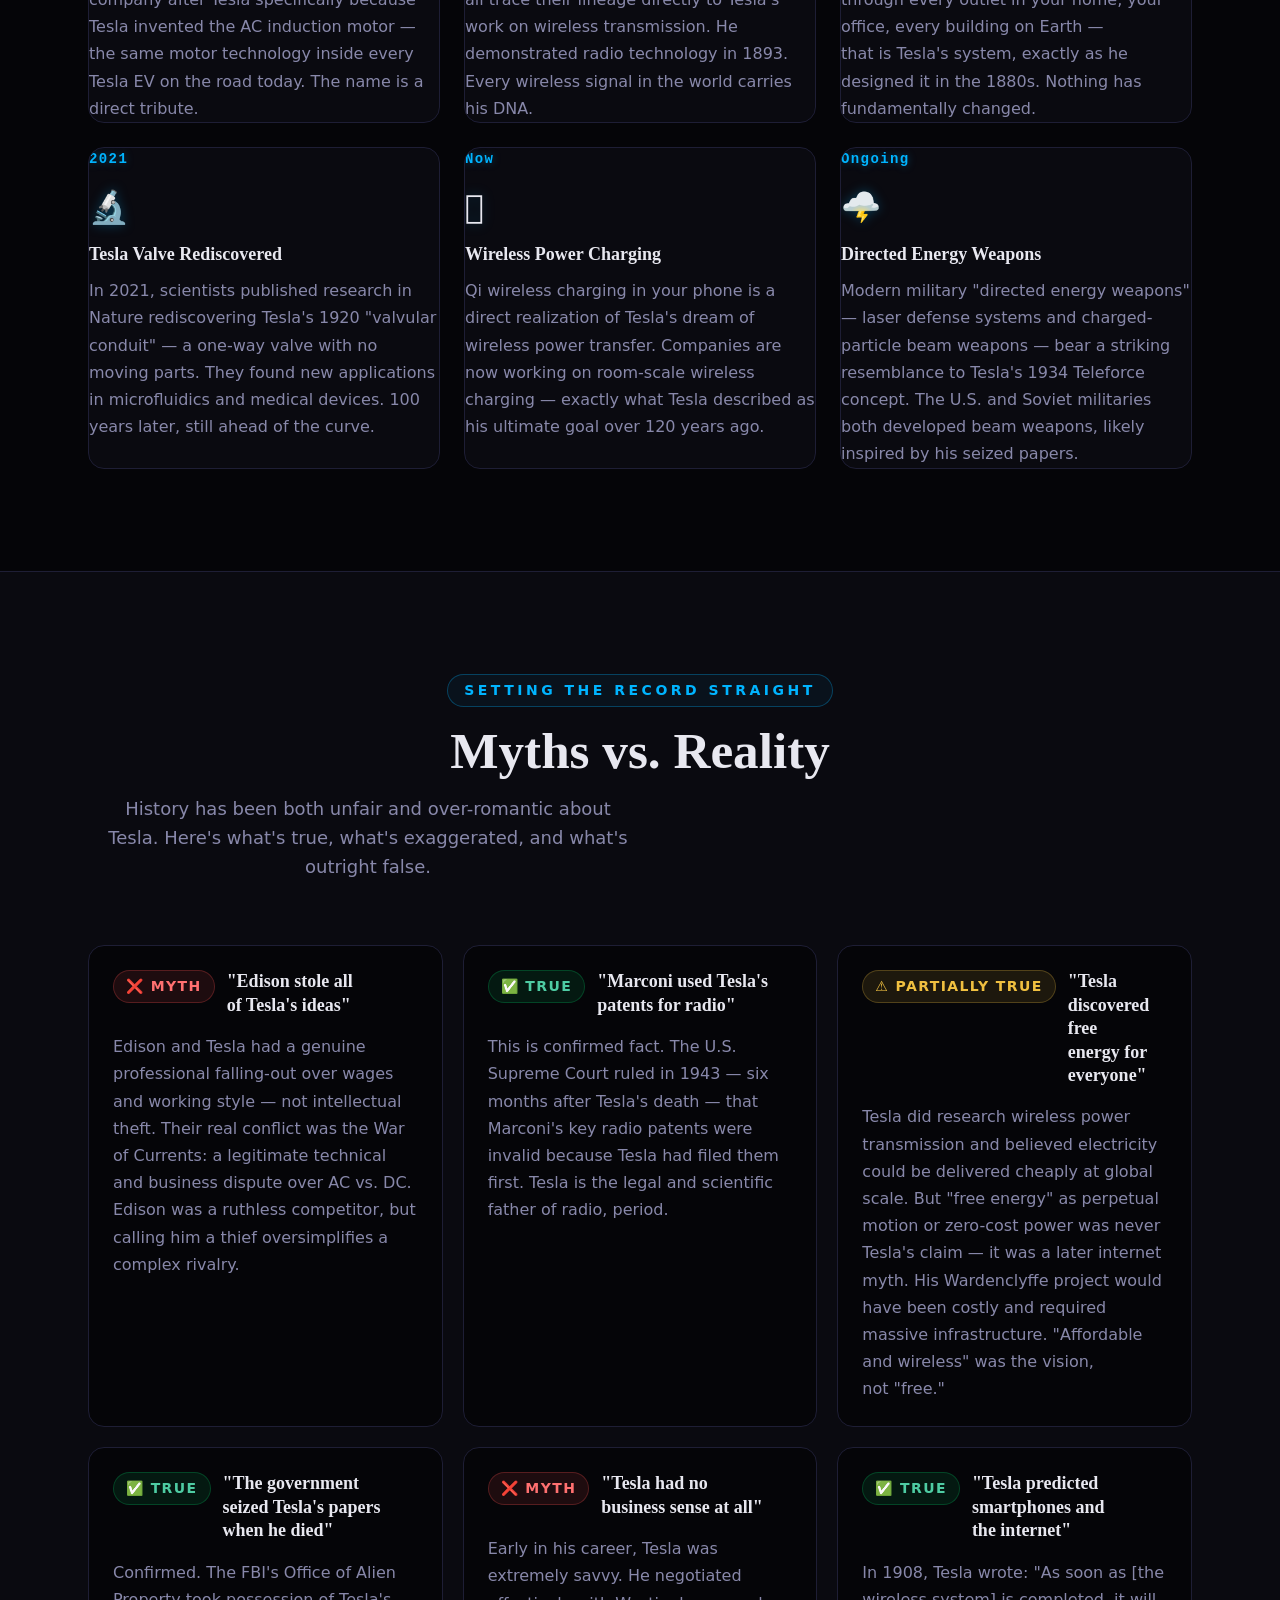
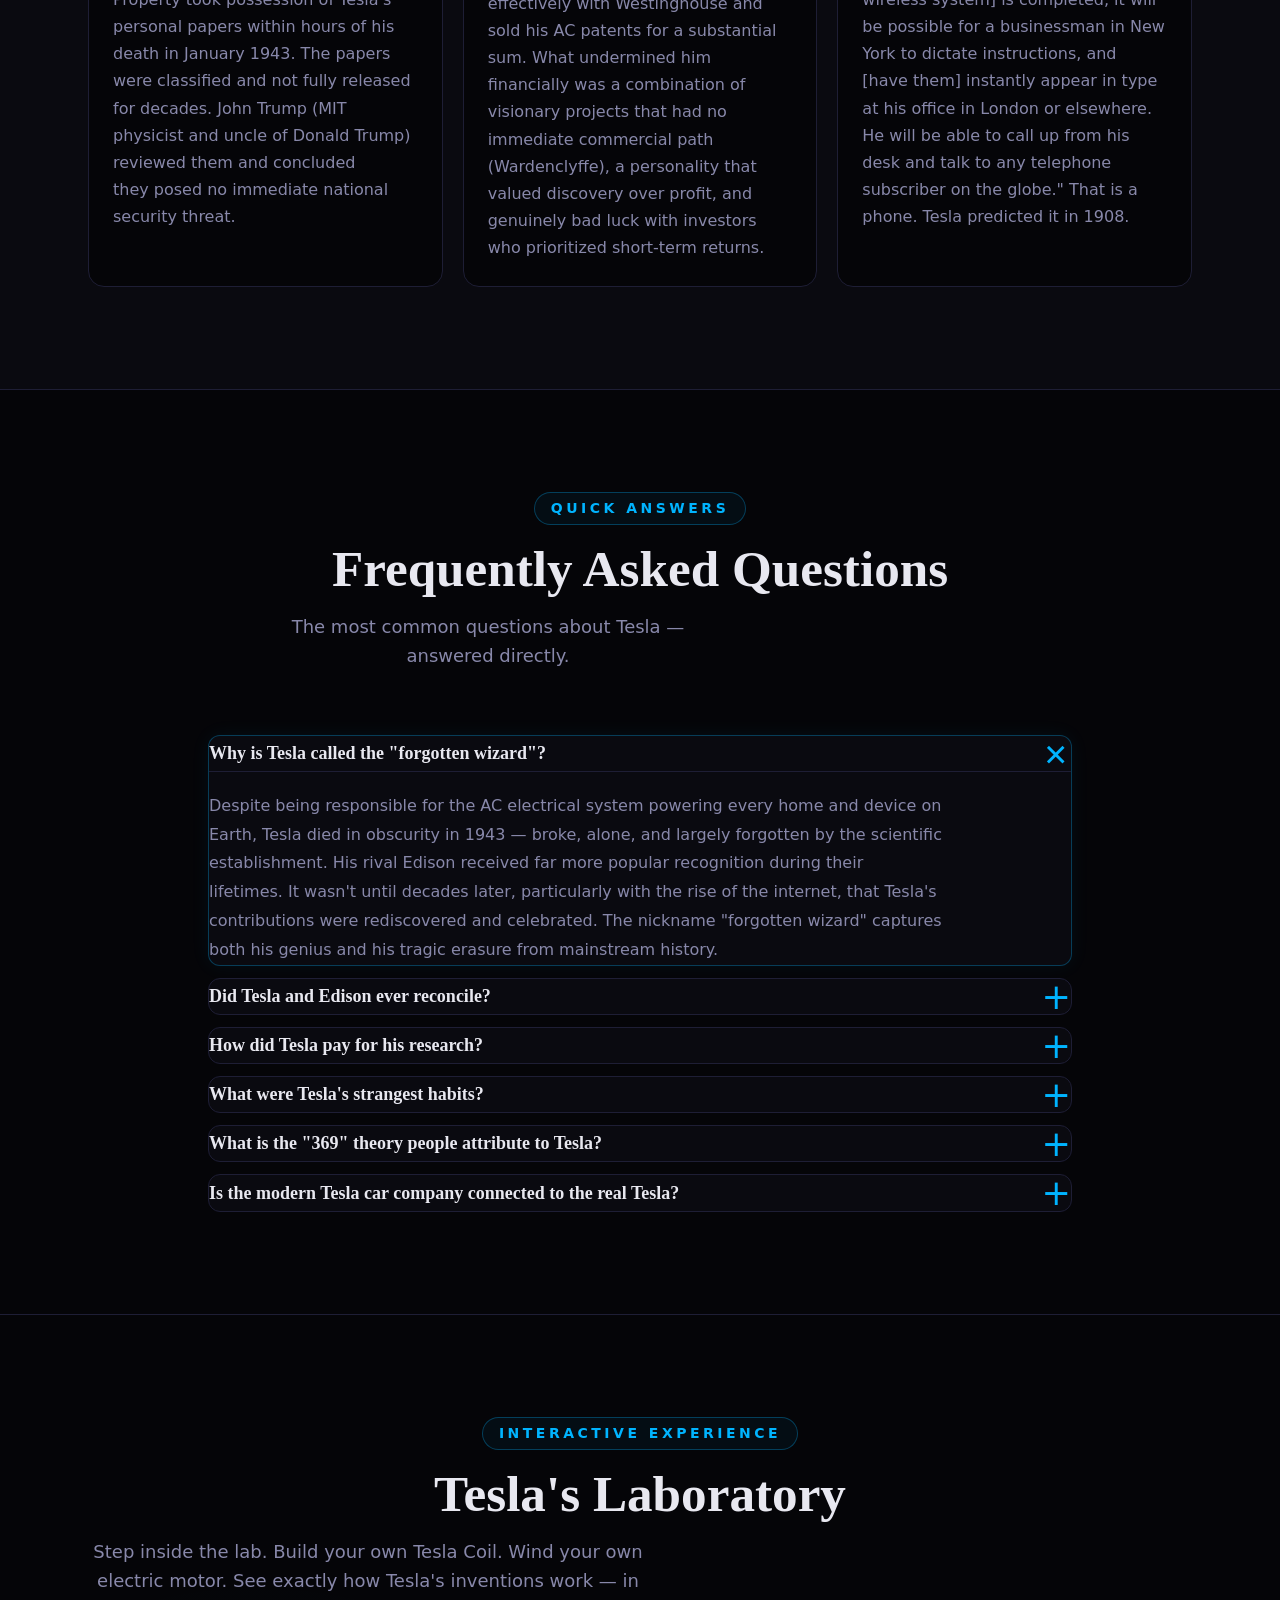
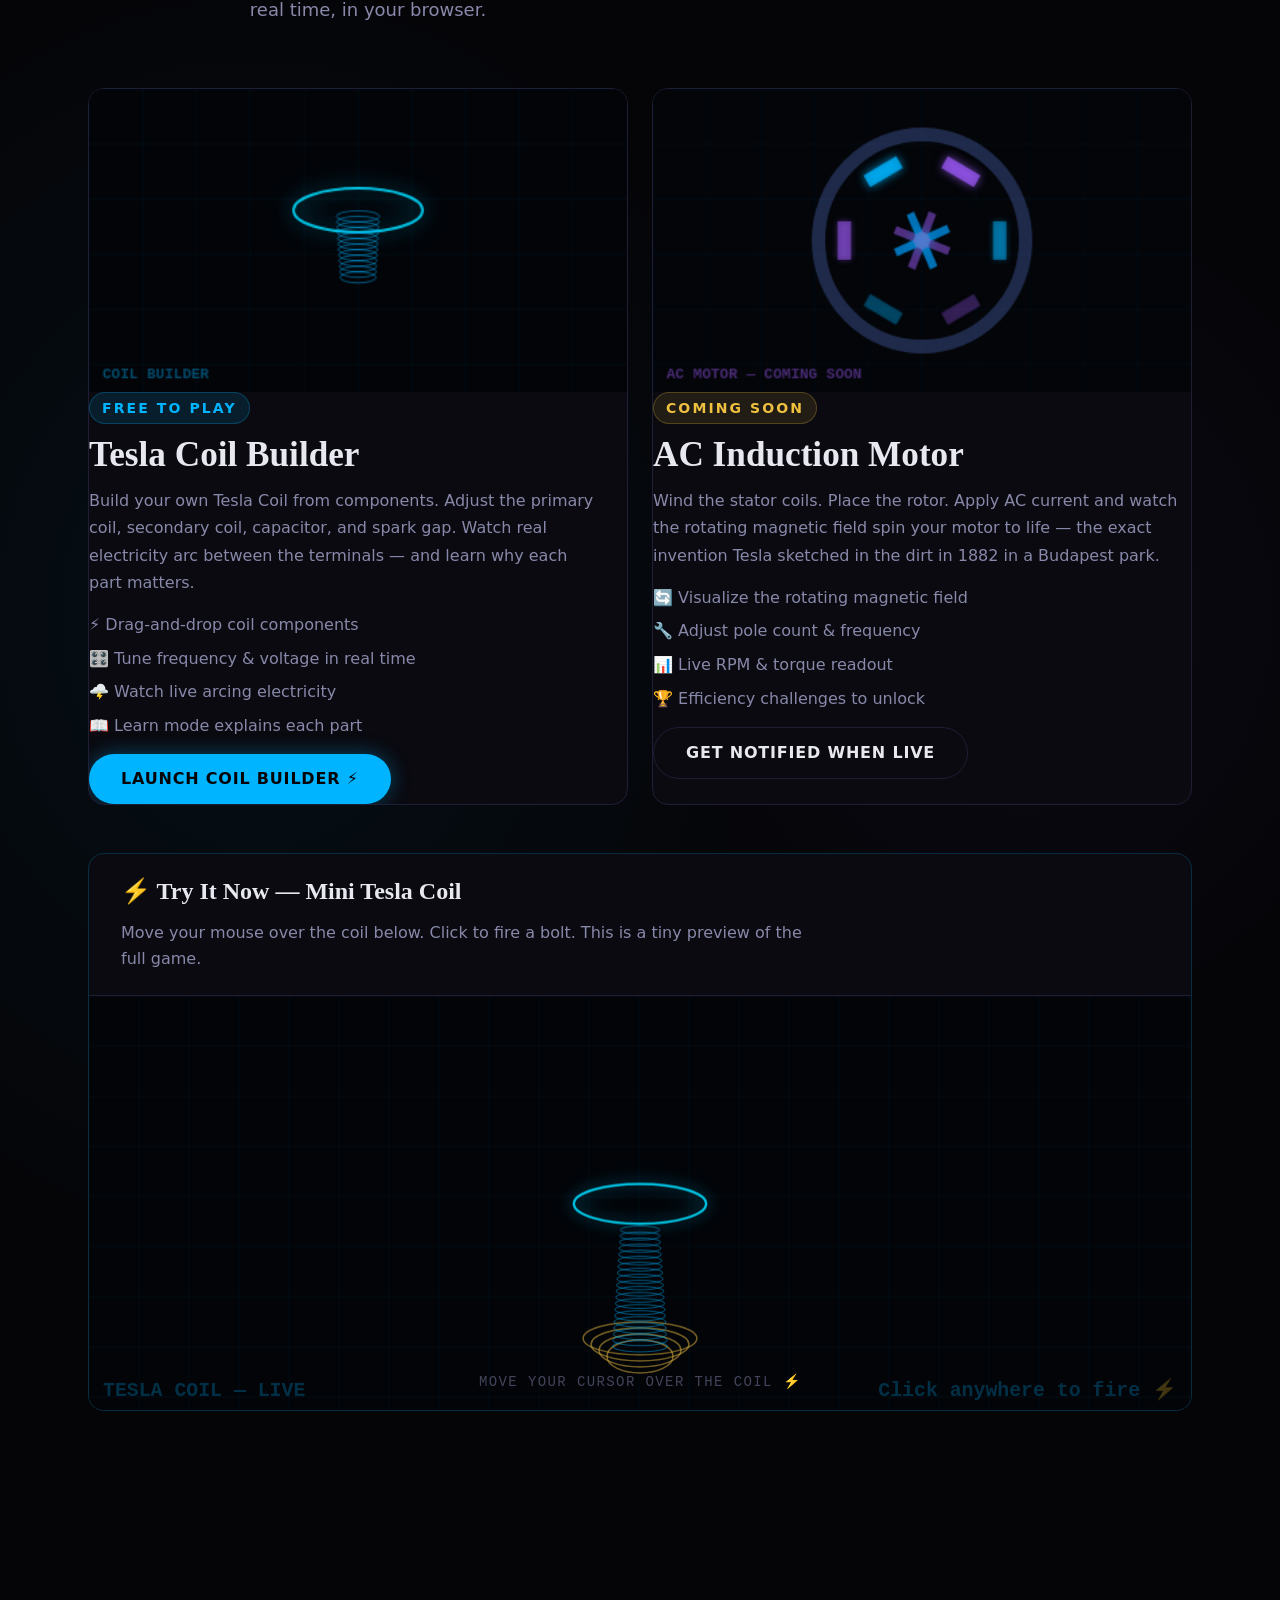
==== commit 985a5083: "Daily update 2026-06-27: new Tesla archives post + new video" ====
--- a/index.html
+++ b/index.html
@@ -2,7 +2,7 @@
 
 <html data-theme="dark" lang="en">
 <head><link href="https://www.forgottenwizard.com/" rel="canonical"/>
-<meta charset="utf-8"/><meta content="Nikola Tesla, Tesla biography, Tesla inventions, Tesla facts, Tesla coil, AC electricity, alternating current, Tesla patents, wireless electricity, Wardenclyffe Tower, Tesla vs Edison, War of Currents, rotating magnetic field, induction motor, Tesla Colorado Springs, Tesla predictions, Tesla free energy, Tesla radio invention, Tesla wireless charging, forgotten inventor, Serbian inventor, Tesla legacy, Tesla timeline, Tesla quotes, Tesla documentary, Tesla museum, Tesla Nobel Prize, Tesla death ray, John G. Trump Tesla memo, Tesla papers 1943, Tesla oscillator, Tesla turbine, Tesla valve, polyphase AC, Tesla fluorescent light, Tesla X-ray, Tesla birthday July 10, Tesla death January 7, forgottenwizard, the forgotten wizard, who invented AC electricity, who invented radio, Nikola Tesla facts for kids, Nikola Tesla inventions list, Tesla predictions 2026, Tesla 2026, wireless power transmission 2026, Tesla wireless energy real, Nikola Tesla Museum closure June 2026, Nikola Tesla Museum Belgrade June 28 2026, Nikola Tesla Museum permanent exhibition upgrades, Tesla radiant energy patent US685957A, apparatus for the utilization of radiant energy, NTT wireless power, NTT laser wireless power, Mitsubishi Heavy Industries wireless power, Nanki-Shirahama Airport laser power, Wakayama Prefecture laser power, DARPA wireless energy, Finland wireless electricity, Tesla dream coming true, laser wireless power, laser power transmission, power beaming, power beaming technology, wireless energy transfer, microwave power beaming, space-based solar power, electric arc lamp, commutator for dynamo-electric machines, US 335, 786, US 334, 823, Aalto University Tesla, Finland wireless power 2026, resonant coupling wireless electricity, Tesla resonant coil, wireless IoT power, Tesla 1891 lecture, Tesla 369, Tesla 3 6 9, Tesla numbers obsession, Tesla OCD, Tesla 369 myth, Tesla key to universe, Tesla viral 2026, Tesla manifestation debunked, Tesla Einstein meme, Nikola Tesla Albert Einstein, Slow English Tesla documentary, English Histoverse Nikola Tesla reaction image, Tesla Fluid Propulsion, Fluid Propulsion patent, April 29 1913, DARPA POWER program, laser power beaming 8.6 km, Teravec Technologies, AI restored Nikola Tesla video, lost Tesla footage AI, Ambivalence Nikola Tesla documentary, The Long Shadow Nikola Tesla documentary, Nikola Tesla - The Genius Who Lit the World and Died With Nothing, The History Profile Nikola Tesla documentary, Nikola Tesla: Genius or Mad Scientist, William C Brown microwave power, microwave power beam history, Goldstone 1975 wireless power, NASA wireless power experiment, power beaming history, William Brown helicopter microwave, 30 kilowatt wireless transmission, laser wireless power transmission, Nanki-Shirahama Airport, Wakayama Prefecture, NTT Mitsubishi Heavy Industries laser power, Nikola Tesla genius or mad scientist documentary, Nikola Tesla and Wireless Energy: A Technology Ahead of Its Time, The Reason of Reasons Nikola Tesla documentary, NTT Mitsubishi Heavy Industries wireless power, kilometer-scale power beaming, Nikola Tesla files still classified, Tesla papers 1943, Office of Alien Property Custodian Tesla, Mad Cave Nikola Tesla, Comixology Originals Nikola Tesla, Nikola Tesla graphic novel August 11 2026, The Rest Is Science Nikola Tesla, Nikola Tesla pigeon story, June 6 1884 Tesla arrives New York, Tesla arrived New York City, Tesla technical secrets history simplified, Sleep Saga Nikola Tesla, Wardenclyffe Tower documentary, World Wireless System, Japan space solar power 2026, Ohi-sama JAXA wireless energy, space-based solar power microwave beam, Tesla solar energy vision orbit, Tesla vanished from history books, Tesla antenna power output, radiant energy experiment, atmospheric electric field harvesting, atmospheric electricity harvesting, Tesla confiscated papers, Tesla missing research, Tesla papers after death, Room 3327 Tesla, Hotel New Yorker Room 3327, Tesla missing crates, Tesla Man from the Future exhibition, Tesla Museum Montenegro Niksic, Tesla Museum traveling exhibition 2026, Tesla 170th anniversary 2026, Nikola Tesla papers seized 1943, Tesla archive custody, Tesla files still classified documentary, Wardenclyffe Tower Shoreham, Tesla wireless transmission station, Tesla classified files, Tesla papers seized 1943, Tesla FBI inventory, FBI Tesla files, Tesla archives Belgrade, Tesla rock opera, Tesla Light It Up, Colorado Springs laboratory, wireless power transmission, NASA confirms Tesla wireless energy, Tesla wireless energy fact check, Tesla wireless power myths, teleforce paper 1944, Tesla teleforce, Tesla charged particle beam, Tesla papers seized after death, Tesla OAP inventory, Tesla trunks of papers 1943, Tesla AC system documentary, War of Currents explained, polyphase alternating current, Tesla Niagara Falls power, Wardenclyffe Tower wireless power, DW Documentary Nikola Tesla, Nikola Tesla DW Documentary June 2026, Nikola Tesla visionary who invented our future, inm1Uh6xGCE, Tesla antenna, Tesla antenna viral 2026, ambient energy harvesting, RF energy harvesting, atmospheric electricity harvesting experiment, Tesla antenna microwatts, Tesla antenna milliwatts" name="keywords"/>
+<meta charset="utf-8"/><meta content="Nikola Tesla, Tesla biography, Tesla inventions, Tesla facts, Tesla coil, AC electricity, alternating current, Tesla patents, wireless electricity, Wardenclyffe Tower, Tesla vs Edison, War of Currents, rotating magnetic field, induction motor, Tesla Colorado Springs, Tesla predictions, Tesla free energy, Tesla radio invention, Tesla wireless charging, forgotten inventor, Serbian inventor, Tesla legacy, Tesla timeline, Tesla quotes, Tesla documentary, Tesla museum, Tesla Nobel Prize, Tesla death ray, John G. Trump Tesla memo, Tesla papers 1943, Tesla oscillator, Tesla turbine, Tesla valve, polyphase AC, Tesla fluorescent light, Tesla X-ray, Tesla birthday July 10, Tesla death January 7, forgottenwizard, the forgotten wizard, who invented AC electricity, who invented radio, Nikola Tesla facts for kids, Nikola Tesla inventions list, Tesla predictions 2026, Tesla 2026, wireless power transmission 2026, Tesla wireless energy real, Nikola Tesla Museum closure June 2026, Nikola Tesla Museum Belgrade June 28 2026, Nikola Tesla Museum permanent exhibition upgrades, Tesla radiant energy patent US685957A, apparatus for the utilization of radiant energy, NTT wireless power, NTT laser wireless power, Mitsubishi Heavy Industries wireless power, Nanki-Shirahama Airport laser power, Wakayama Prefecture laser power, DARPA wireless energy, Finland wireless electricity, Tesla dream coming true, laser wireless power, laser power transmission, power beaming, power beaming technology, wireless energy transfer, microwave power beaming, space-based solar power, electric arc lamp, commutator for dynamo-electric machines, US 335, 786, US 334, 823, Aalto University Tesla, Finland wireless power 2026, resonant coupling wireless electricity, Tesla resonant coil, wireless IoT power, Tesla 1891 lecture, Tesla 369, Tesla 3 6 9, Tesla numbers obsession, Tesla OCD, Tesla 369 myth, Tesla key to universe, Tesla viral 2026, Tesla manifestation debunked, Tesla Einstein meme, Nikola Tesla Albert Einstein, Slow English Tesla documentary, English Histoverse Nikola Tesla reaction image, Tesla Fluid Propulsion, Fluid Propulsion patent, April 29 1913, DARPA POWER program, laser power beaming 8.6 km, Teravec Technologies, AI restored Nikola Tesla video, lost Tesla footage AI, Ambivalence Nikola Tesla documentary, The Long Shadow Nikola Tesla documentary, Nikola Tesla - The Genius Who Lit the World and Died With Nothing, The History Profile Nikola Tesla documentary, Nikola Tesla: Genius or Mad Scientist, William C Brown microwave power, microwave power beam history, Goldstone 1975 wireless power, NASA wireless power experiment, power beaming history, William Brown helicopter microwave, 30 kilowatt wireless transmission, laser wireless power transmission, Nanki-Shirahama Airport, Wakayama Prefecture, NTT Mitsubishi Heavy Industries laser power, Nikola Tesla genius or mad scientist documentary, Nikola Tesla and Wireless Energy: A Technology Ahead of Its Time, The Reason of Reasons Nikola Tesla documentary, NTT Mitsubishi Heavy Industries wireless power, kilometer-scale power beaming, Nikola Tesla files still classified, Tesla papers 1943, Office of Alien Property Custodian Tesla, Mad Cave Nikola Tesla, Comixology Originals Nikola Tesla, Nikola Tesla graphic novel August 11 2026, The Rest Is Science Nikola Tesla, Nikola Tesla pigeon story, June 6 1884 Tesla arrives New York, Tesla arrived New York City, Tesla technical secrets history simplified, Sleep Saga Nikola Tesla, Wardenclyffe Tower documentary, World Wireless System, Japan space solar power 2026, Ohi-sama JAXA wireless energy, space-based solar power microwave beam, Tesla solar energy vision orbit, Tesla vanished from history books, Tesla antenna power output, radiant energy experiment, atmospheric electric field harvesting, atmospheric electricity harvesting, Tesla confiscated papers, Tesla missing research, Tesla papers after death, Room 3327 Tesla, Hotel New Yorker Room 3327, Tesla missing crates, Tesla Man from the Future exhibition, Tesla Museum Montenegro Niksic, Tesla Museum traveling exhibition 2026, Tesla 170th anniversary 2026, Nikola Tesla papers seized 1943, Tesla archive custody, Tesla files still classified documentary, Wardenclyffe Tower Shoreham, Tesla wireless transmission station, Tesla classified files, Tesla papers seized 1943, Tesla FBI inventory, FBI Tesla files, Tesla archives Belgrade, Tesla rock opera, Tesla Light It Up, Colorado Springs laboratory, wireless power transmission, NASA confirms Tesla wireless energy, Tesla wireless energy fact check, Tesla wireless power myths, teleforce paper 1944, Tesla teleforce, Tesla charged particle beam, Tesla papers seized after death, Tesla OAP inventory, Tesla trunks of papers 1943, Tesla AC system documentary, War of Currents explained, polyphase alternating current, Tesla Niagara Falls power, Wardenclyffe Tower wireless power, DW Documentary Nikola Tesla, Nikola Tesla DW Documentary June 2026, Nikola Tesla visionary who invented our future, inm1Uh6xGCE, Tesla antenna, Tesla antenna viral 2026, ambient energy harvesting, RF energy harvesting, atmospheric electricity harvesting experiment, Tesla antenna microwatts, Tesla antenna milliwatts, Tesla Hotel New Yorker Room 3327" name="keywords"/>
 <meta content="width=device-width, initial-scale=1.0" name="viewport"/>
 <!-- ═══ SECURITY HEADERS ═══ -->
 <!-- Content Security Policy: restrict resource origins -->
@@ -48,7 +48,7 @@
         "target": "https://www.forgottenwizard.com/?s={search_term_string}",
         "query-input": "required name=search_term_string"
       },
-      "dateModified": "2026-06-26"
+      "dateModified": "2026-06-27"
     },
     {
       "@type": "WebPage",
@@ -89,7 +89,7 @@
           }
         ]
       },
-      "dateModified": "2026-06-26"
+      "dateModified": "2026-06-27"
     },
     {
       "@type": "Person",
@@ -153,7 +153,7 @@
         "https://www.pbs.org/tesla/",
         "https://teslaresearchlibrary.com/"
       ],
-      "dateModified": "2026-06-26"
+      "dateModified": "2026-06-27"
     },
     {
       "@type": "Article",
@@ -176,7 +176,7 @@
       "image": "https://www.forgottenwizard.com/images/og-image-final.png",
       "mainEntityOfPage": "https://www.forgottenwizard.com/",
       "keywords": "Nikola Tesla, Tesla inventions, AC electricity, Tesla coil, wireless power, Tesla patents, War of Currents, Wardenclyffe Tower",
-      "dateModified": "2026-06-26"
+      "dateModified": "2026-06-27"
     },
     {
       "@type": "FAQPage",
@@ -230,7 +230,7 @@
           }
         }
       ],
-      "dateModified": "2026-06-26"
+      "dateModified": "2026-06-27"
     }
   ]
 }</script>
@@ -982,19 +982,28 @@
 </div>
 <!-- BLOG POSTS GRID -->
 <div class="news-grid" id="news-grid">
-<article class="news-card fade-in" itemscope itemtype="https://schema.org/BlogPosting">
-  <div class="news-card__label">🔴 Latest</div>
-  <h3 class="news-card__title" itemprop="headline">The “$12 Tesla Antenna” Trend: What Ambient Energy Harvesting Can (and Can’t) Do</h3>
-  <p class="news-card__meta"><time datetime="2026-06">June 2026</time> · 5 min read</p>
-  <p class="news-card__excerpt" itemprop="description">A viral “Tesla antenna” gadget claims you can pull meaningful electricity out of thin air with a wire and ground rod. The underlying physics is real: conductors can pick up tiny voltages from atmospheric electric fields and harvest small amounts of ambient radio-frequency energy. But measured power levels are typically in the microwatt-to-milliwatt range — enough for sensors or demos, not household loads. The takeaway is a classic Tesla lesson: big ideas become practical only when the numbers, materials, and engineering constraints truly add up.</p>
-  <div class="news-card__tags">
-    <span class="news-tag">Wireless Energy</span>
-    <span class="news-tag">Myth vs Fact</span>
-    <span class="news-tag">Experiment</span>
-  </div>
-</article>
 <article class="news-card news-card--featured fade-in" itemscope="" itemtype="https://schema.org/BlogPosting">
-<div class="news-card__label news-card__label--hot">🔴 Latest</div>
+<div class="news-card__label news-card__label--hot">Latest</div>
+<h3 class="news-card__title" itemprop="headline">Tesla’s “mysterious files”: what happened to his papers after 1943?</h3>
+<p class="news-card__meta"><time datetime="2026-06">June 2026</time> · 4 min read</p>
+<p class="news-card__excerpt" itemprop="description">A new short documentary revisits the story of what happened after Nikola Tesla died in 1943, when U.S. officials inventoried his personal effects and technical papers. The episode distinguishes well-documented history from later myths by focusing on Tesla’s real body of work—high-voltage experimentation, wireless communications, and the Wardenclyffe project. It’s also a useful reminder that Tesla’s legacy does not need exaggeration: his verified inventions already reshaped electrical engineering. Use this as a prompt to explore primary sources and reputable museum archives when evaluating sensational claims.</p>
+<div class="news-card__tags">
+<span class="news-tag">History</span>
+<span class="news-tag">Archives</span>
+<span class="news-tag">Documentary</span>
+</div>
+</article><article class="news-card fade-in" itemscope="" itemtype="https://schema.org/BlogPosting">
+<div class="news-card__label">🔴 Latest</div>
+<h3 class="news-card__title" itemprop="headline">The “$12 Tesla Antenna” Trend: What Ambient Energy Harvesting Can (and Can’t) Do</h3>
+<p class="news-card__meta"><time datetime="2026-06">June 2026</time> · 5 min read</p>
+<p class="news-card__excerpt" itemprop="description">A viral “Tesla antenna” gadget claims you can pull meaningful electricity out of thin air with a wire and ground rod. The underlying physics is real: conductors can pick up tiny voltages from atmospheric electric fields and harvest small amounts of ambient radio-frequency energy. But measured power levels are typically in the microwatt-to-milliwatt range — enough for sensors or demos, not household loads. The takeaway is a classic Tesla lesson: big ideas become practical only when the numbers, materials, and engineering constraints truly add up.</p>
+<div class="news-card__tags">
+<span class="news-tag">Wireless Energy</span>
+<span class="news-tag">Myth vs Fact</span>
+<span class="news-tag">Experiment</span>
+</div>
+</article>
+<article class="news-card fade-in" itemscope="" itemtype="https://schema.org/BlogPosting">
 <h3 class="news-card__title" itemprop="headline">DW Documentary Reframes Tesla’s “Invent Our Future” Legacy (New June 2026 Film)</h3>
 <p class="news-card__meta"><time datetime="2026-06">June 2026</time> · 5 min read</p>
 <p class="news-card__excerpt" itemprop="description">A newly released DW Documentary traces Nikola Tesla’s path from arriving in New York in 1884 to shaping modern electrification through alternating current systems built with Westinghouse. The film highlights Tesla’s high-frequency experiments and his long-running pursuit of wireless power transmission, emphasizing how far ahead of his era those ideas were. It also touches on Tesla’s early interest in solar energy as a future power source, alongside the personal costs of his work. The result is a grounded, accessible overview that separates verified history from later myth-making.</p>
@@ -1045,46 +1054,31 @@
 <span class="news-tag">YouTube</span>
 </div>
 </article>
-<article class="news-card fade-in" itemscope="True" itemtype="https://schema.org/BlogPosting"><div class="news-card__label">Previous Latest</div><h3 class="news-card__title" itemprop="headline">Stage premiere spotlights Tesla: “Light It Up” rock opera opens June 20</h3><p class="news-card__meta"><time datetime="2026-06">June 2026</time> · 4 min read</p><p class="news-card__excerpt" itemprop="description">A new stage production, Nikola Tesla "Light It Up", is premiering June 20 and uses Tesla’s life as a lens to explore invention, ambition, and the human cost of big ideas. While it’s an artistic work, it draws attention to the real historical arc behind Tesla’s Colorado Springs experiments and his Wardenclyffe-era vision for wireless communication and power. If you see coverage or interviews tied to the premiere, treat them as a springboard to revisit Tesla’s documented patents and lab notes—separating what he built from the myths that grew later.</p><div class="news-card__tags"><span class="news-tag">Tesla in culture</span><span class="news-tag">Wardenclyffe</span><span class="news-tag">Colorado Springs</span></div></article><article class="news-card fade-in" itemscope="" itemtype="https://schema.org/BlogPosting">
-<div class="news-card__label">Previous Latest</div>
-<h3 class="news-card__title" itemprop="headline">Tesla’s classified files and the 1943 seizure: what the FBI really took (and what’s still debated)</h3>
-<p class="news-card__meta"><time datetime="2026-06">June 2026</time> · 5 min read</p>
-<p class="news-card__excerpt" itemprop="description">A newly posted 2026 video revisits the moment after Nikola Tesla’s death when U.S. authorities secured his papers, fueling decades of speculation about “lost” inventions. Contemporary records confirm that Tesla’s belongings were inventoried and some materials were reviewed by government experts before most papers were eventually transferred to what became the Nikola Tesla Museum in Belgrade. What remains contested is not whether the seizure happened, but which technical notes were copied, withheld, or misinterpreted—especially around high-voltage experiments and wireless transmission. Separating documented facts from folklore is key to understanding why Tesla’s archives still inspire both real scholarship and wild claims.</p>
-<div class="news-card__tags">
-<span class="news-tag">History</span>
-<span class="news-tag">Archives</span>
-<span class="news-tag">Myth vs Fact</span>
-</div>
-</article>
-<article class="news-card fade-in" itemscope="" itemtype="https://schema.org/BlogPosting">
-<div class="news-card__label">Previous Latest</div>
-<h3 class="news-card__title" itemprop="headline">Wardenclyffe Tower, re-explained: what Tesla actually tried to build for wireless power (and why it stalled)</h3>
-<p class="news-card__meta"><time datetime="2026-06">June 2026</time> · 4 min read</p>
-<p class="news-card__excerpt" itemprop="description">A new May 2026 documentary has revived a perennial Tesla question: was Wardenclyffe a serious wireless-power project or a myth-making machine. The historical record shows Tesla did build an experimental station on Long Island and aimed to transmit signals — and possibly power — using a giant resonant system. But as costs rose and competing radio technology advanced, funding dried up and the project never became operational. Wardenclyffe remains one of Tesla’s most compelling “almosts” because it blends verified engineering ambition with unanswered archival gaps.</p>
-<div class="news-card__tags">
-<span class="news-tag">Wardenclyffe</span>
-<span class="news-tag">Wireless Power</span>
-<span class="news-tag">History</span>
-</div>
-</article>
-
+<article class="news-card fade-in" itemscope="True" itemtype="https://schema.org/BlogPosting"><div class="news-card__label">Previous Latest</div><h3 class="news-card__title" itemprop="headline">Stage premiere spotlights Tesla: “Light It Up” rock opera opens June 20</h3><p class="news-card__meta"><time datetime="2026-06">June 2026</time> · 4 min read</p><p class="news-card__excerpt" itemprop="description">A new stage production, Nikola Tesla "Light It Up", is premiering June 20 and uses Tesla’s life as a lens to explore invention, ambition, and the human cost of big ideas. While it’s an artistic work, it draws attention to the real historical arc behind Tesla’s Colorado Springs experiments and his Wardenclyffe-era vision for wireless communication and power. If you see coverage or interviews tied to the premiere, treat them as a springboard to revisit Tesla’s documented patents and lab notes—separating what he built from the myths that grew later.</p><div class="news-card__tags"><span class="news-tag">Tesla in culture</span><span class="news-tag">Wardenclyffe</span><span class="news-tag">Colorado Springs</span></div></article>
 </div><!-- /news-grid -->
 <!-- YOUTUBE VIDEO SECTION -->
 <div class="video-section">
 <h3 class="video-section__title">Watch: Tesla Documentaries &amp; Discoveries</h3>
 <p class="video-section__sub">The best Tesla content on the web — curated for the true believer.</p>
-<div class="video-grid" id="video-grid">
+<div class="video-grid" id="video-grid"><div class="video-card fade-in">
+<div class="video-card__embed">
+<iframe allow="accelerometer; autoplay; clipboard-write; encrypted-media; gyroscope; picture-in-picture" allowfullscreen="" loading="lazy" src="https://www.youtube.com/embed/xD_hfj1F98w" title="Nikola Tesla's Mysterious Files: What Did the Government Find?"></iframe>
+</div>
+<div class="video-card__info">
+<span class="video-card__badge">Documentary</span>
+<h4 class="video-card__title">Tesla’s mysterious files (1943)</h4>
+<p class="video-card__desc">A short documentary on the posthumous inventory of Tesla’s papers and the myths that followed.</p>
+</div>
+</div>
 <div class="video-card fade-in">
-  <div class="video-card__embed">
-    <iframe src="https://www.youtube.com/embed/4sCC7WLlIl8" title="The $12 Tesla Antenna Is Going Viral — Here's How Much Power It ACTUALLY Makes" loading="lazy"
-      allow="accelerometer; autoplay; clipboard-write; encrypted-media; gyroscope; picture-in-picture"
-      allowfullscreen></iframe>
-  </div>
-  <div class="video-card__info">
-    <span class="video-card__badge">Experiment</span>
-    <h4 class="video-card__title">How much power can a “Tesla antenna” really make?</h4>
-    <p class="video-card__desc">A 2026 measurement-driven breakdown of atmospheric and RF harvesting — and the realistic microwatt-to-milliwatt results.</p>
-  </div>
+<div class="video-card__embed">
+<iframe allow="accelerometer; autoplay; clipboard-write; encrypted-media; gyroscope; picture-in-picture" allowfullscreen="" loading="lazy" src="https://www.youtube.com/embed/4sCC7WLlIl8" title="The $12 Tesla Antenna Is Going Viral — Here's How Much Power It ACTUALLY Makes"></iframe>
+</div>
+<div class="video-card__info">
+<span class="video-card__badge">Experiment</span>
+<h4 class="video-card__title">How much power can a “Tesla antenna” really make?</h4>
+<p class="video-card__desc">A 2026 measurement-driven breakdown of atmospheric and RF harvesting — and the realistic microwatt-to-milliwatt results.</p>
+</div>
 </div>
 <div class="video-card fade-in">
 <div class="video-card__embed">
@@ -1124,16 +1118,6 @@
 <span class="video-card__badge">Documentary</span>
 <h4 class="video-card__title">Wardenclyffe: Tesla’s wireless dream</h4>
 <p class="video-card__desc">A May 2026 long-form documentary about Wardenclyffe Tower and Tesla’s “World Wireless System.”</p>
-</div>
-</div>
-<div class="video-card fade-in">
-<div class="video-card__embed">
-<iframe allow="accelerometer; autoplay; clipboard-write; encrypted-media; gyroscope; picture-in-picture" allowfullscreen="" loading="lazy" src="https://www.youtube.com/embed/inm1Uh6xGCE" title="Nikola Tesla - The visionary who invented our future | DW Documentary"></iframe>
-</div>
-<div class="video-card__info">
-<span class="video-card__badge">Documentary</span>
-<h4 class="video-card__title">Tesla: Inventing the Future (DW)</h4>
-<p class="video-card__desc">A 2026 DW feature connecting Tesla’s AC triumphs to his wireless-power ambitions.</p>
 </div>
 </div>
 </div></div></div></section>
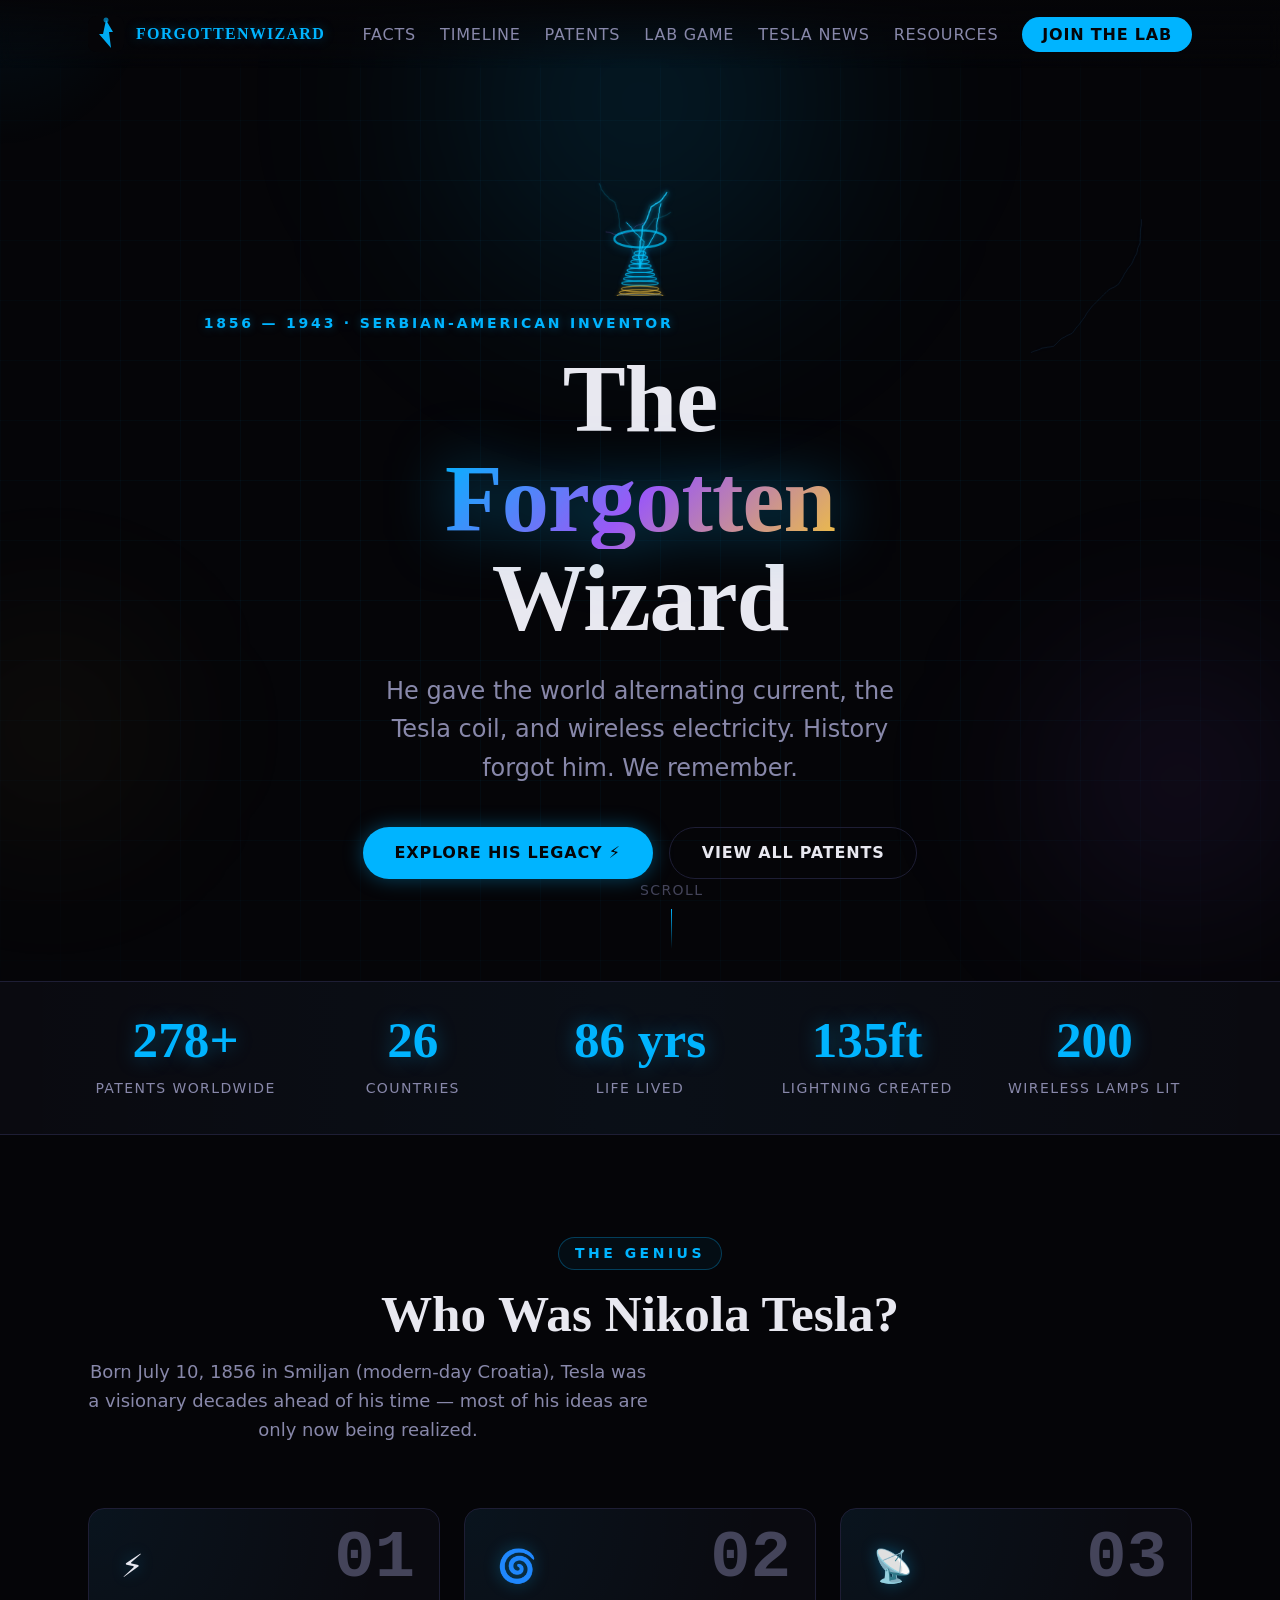
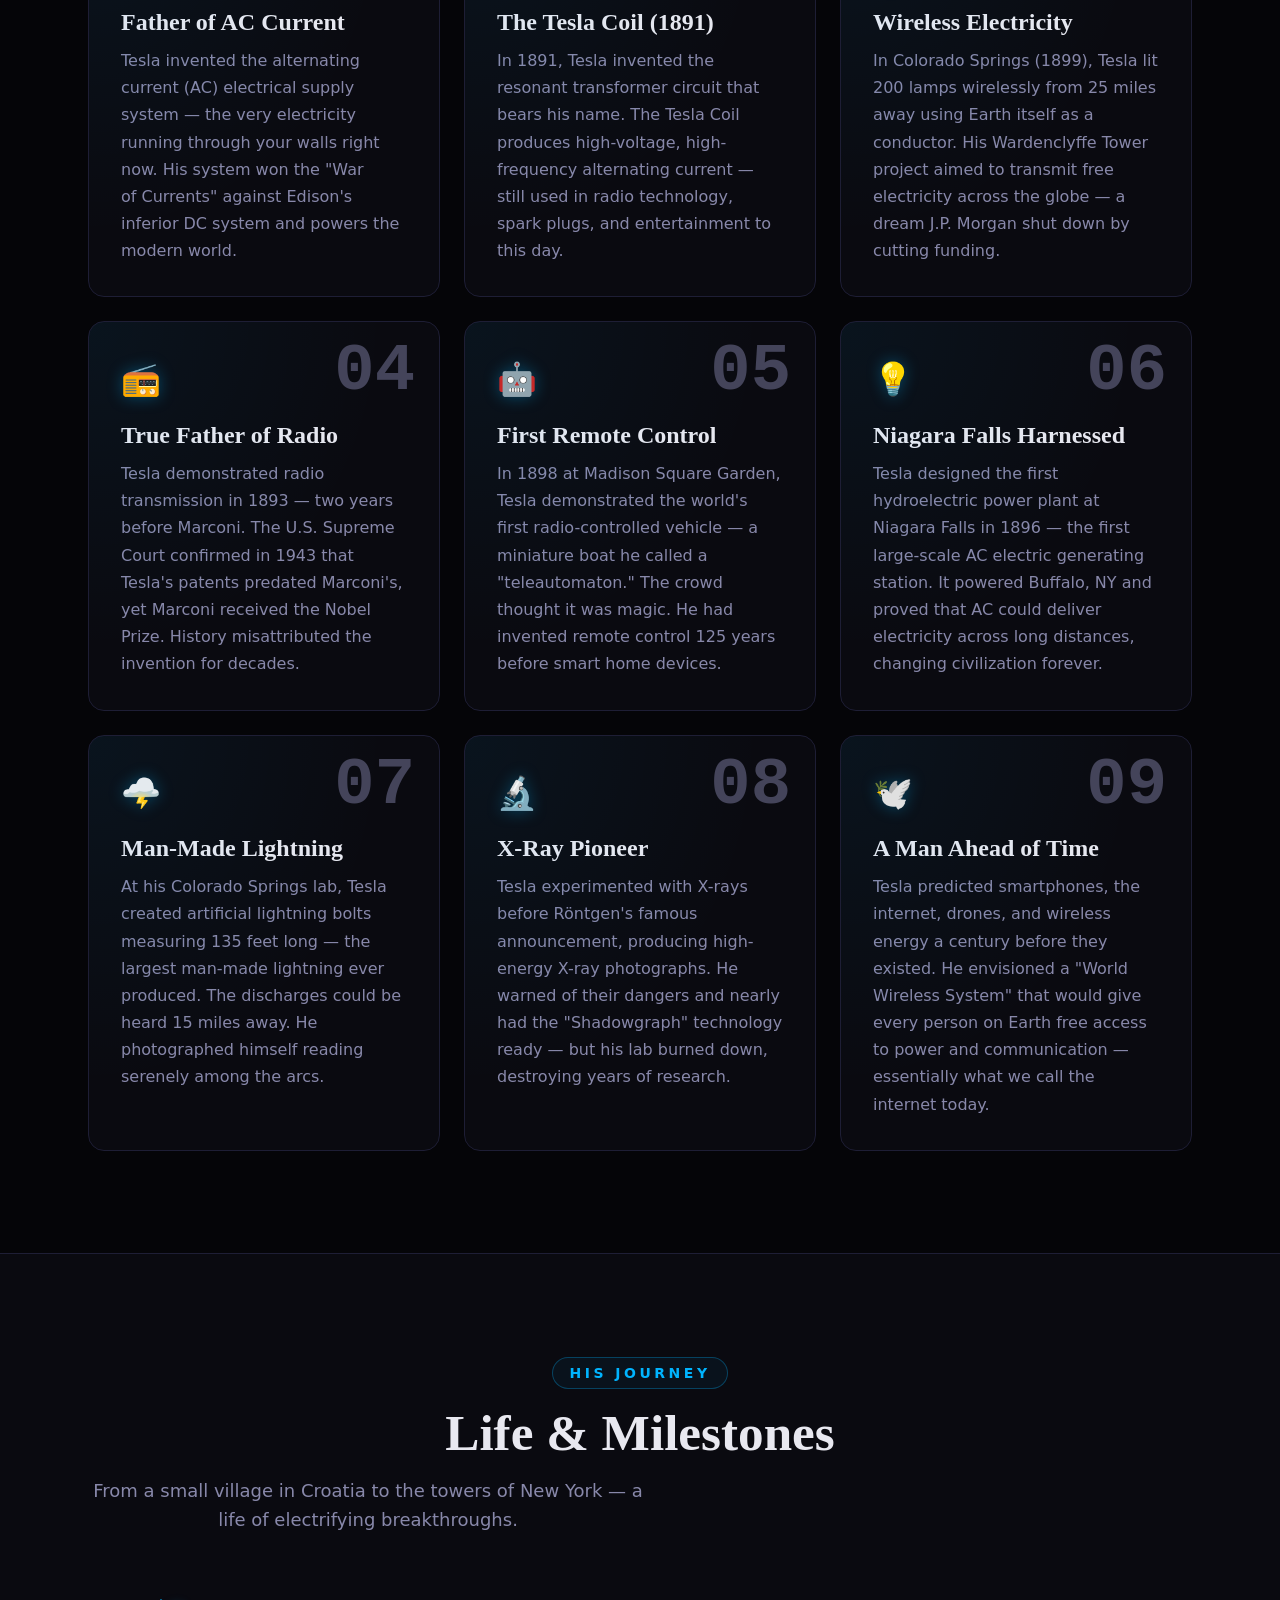
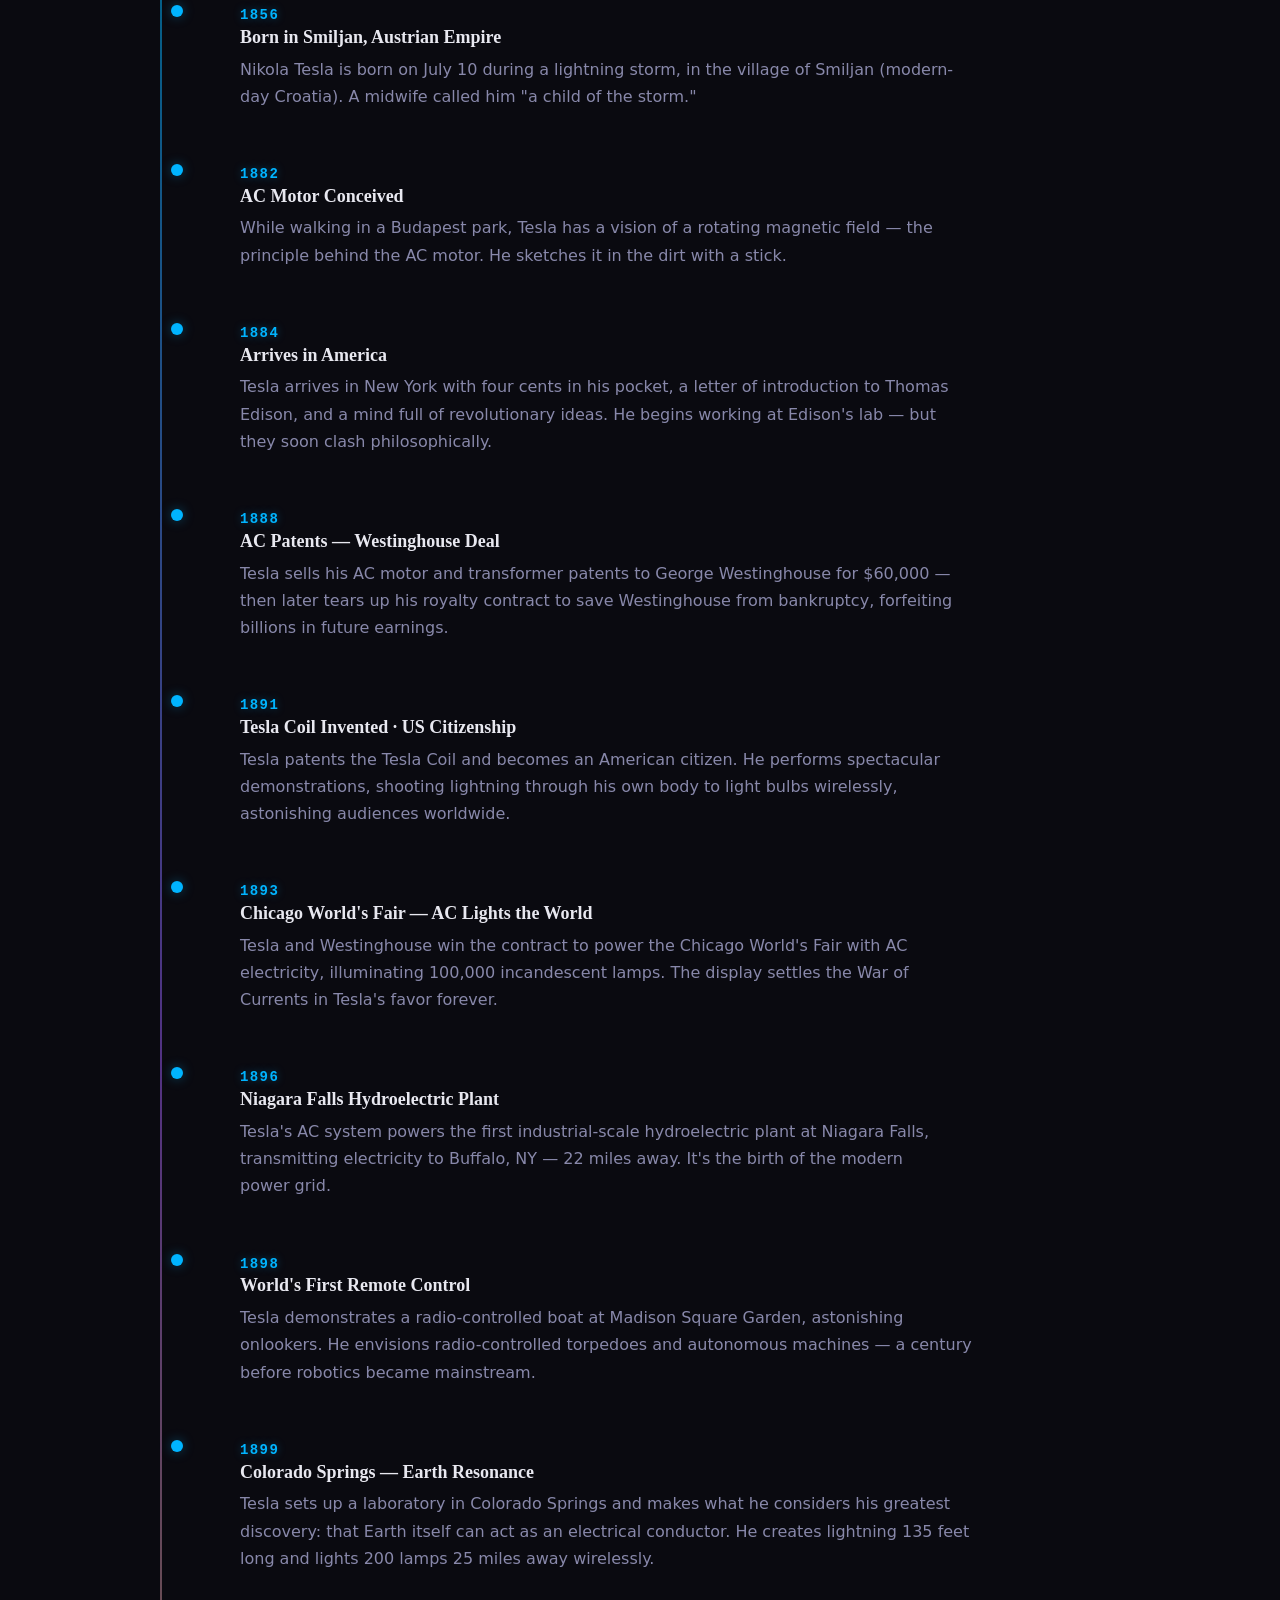
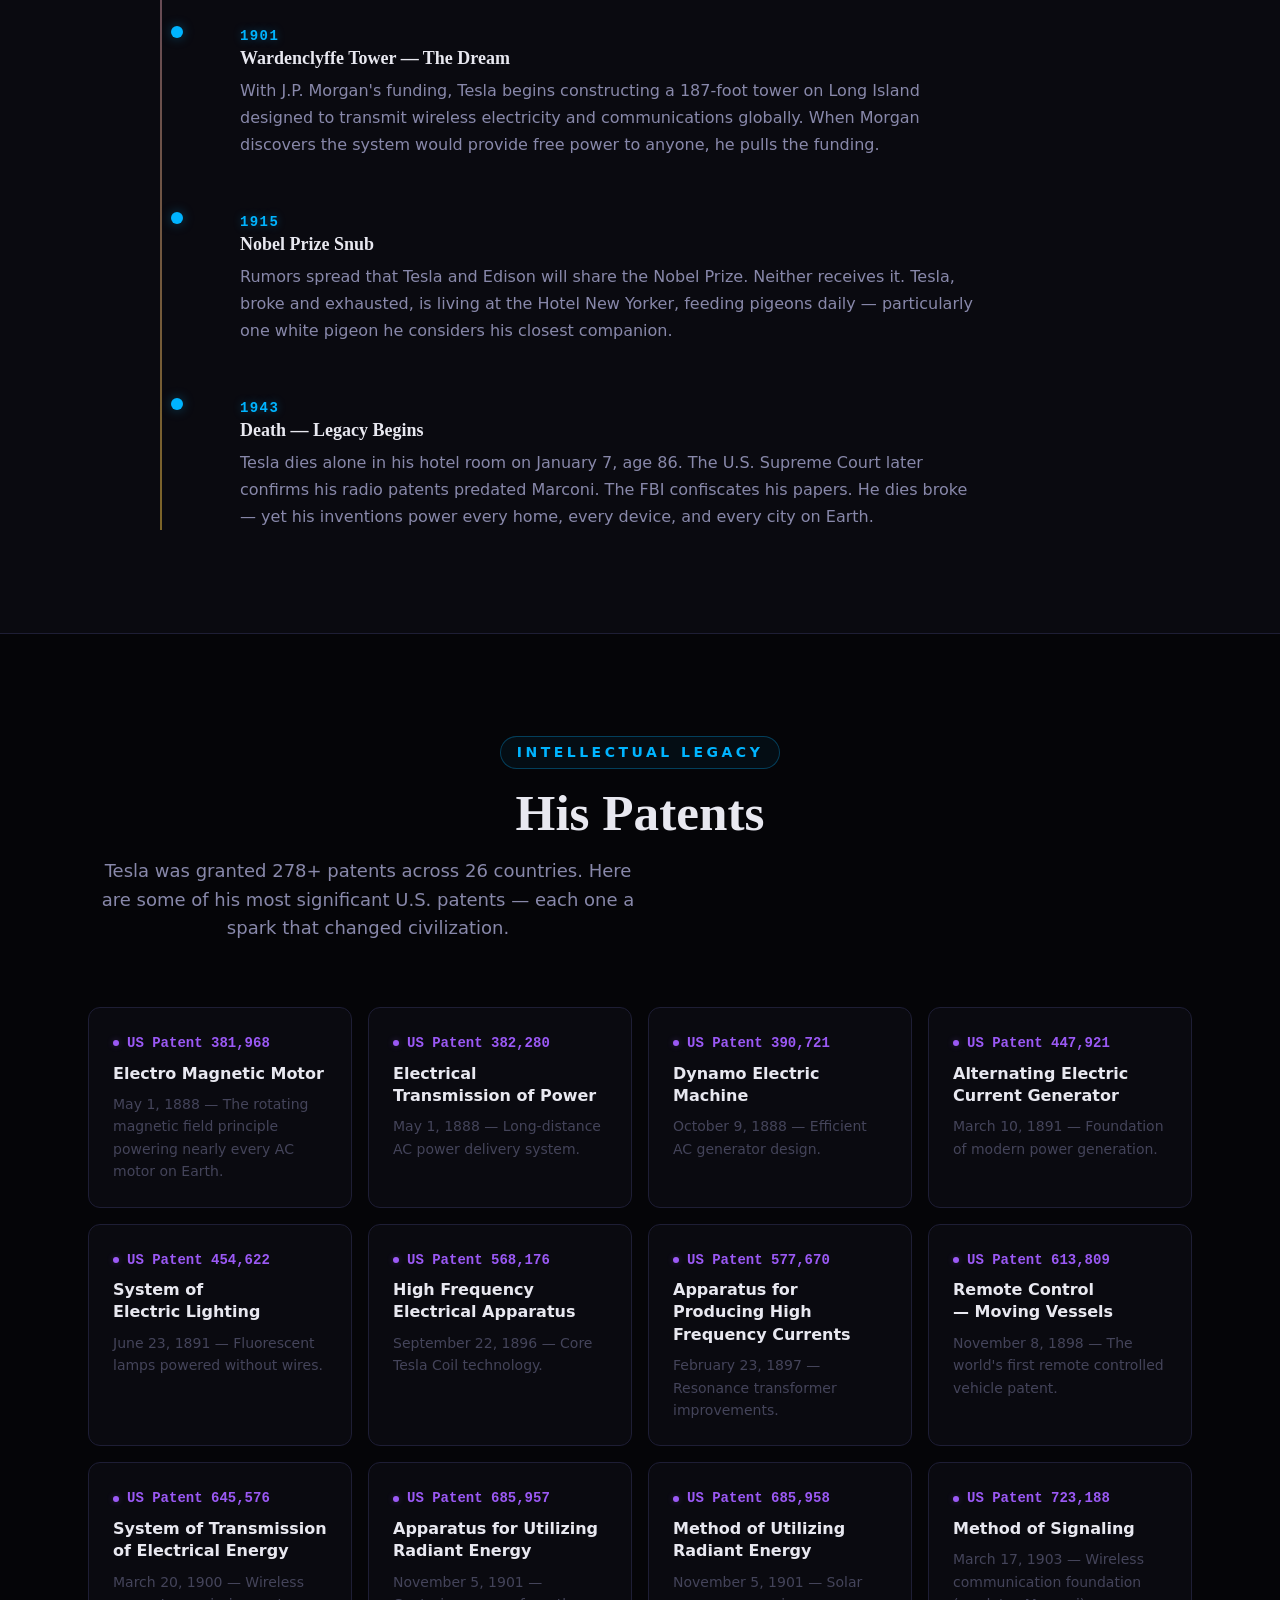
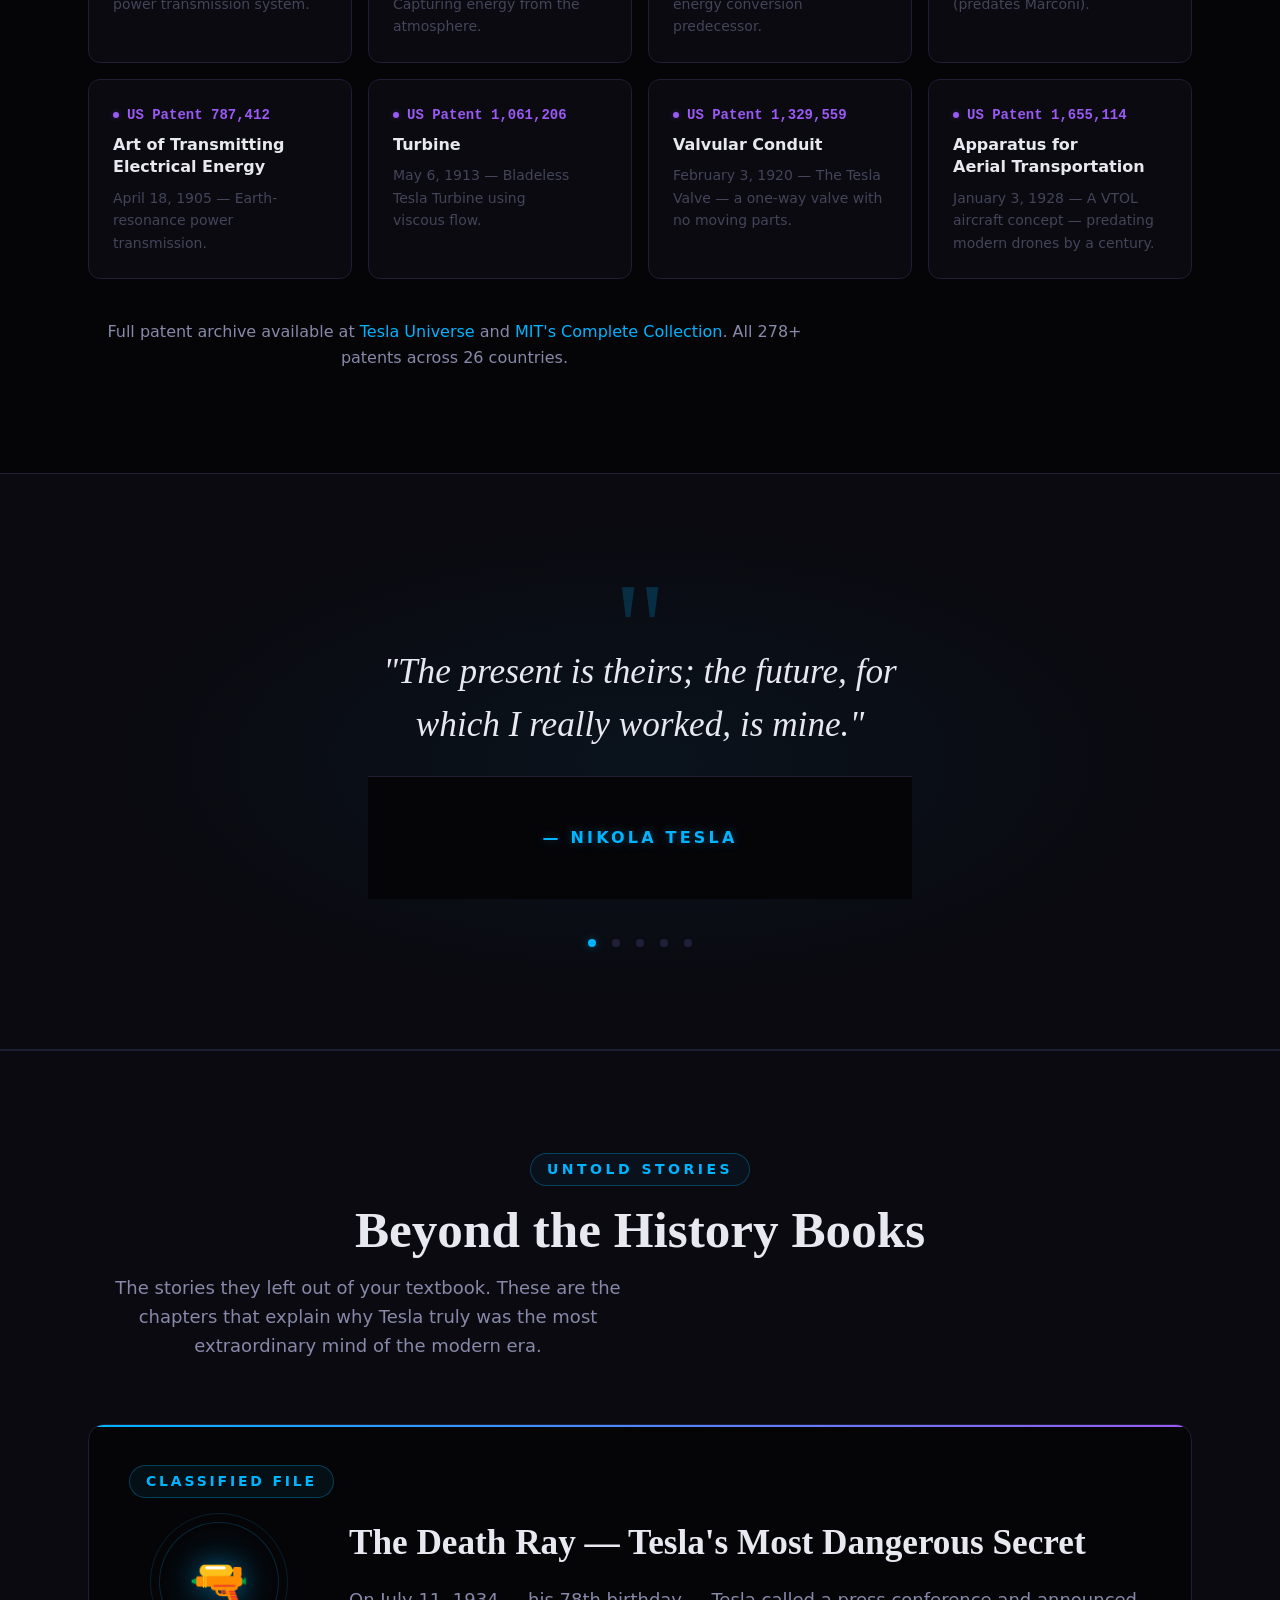
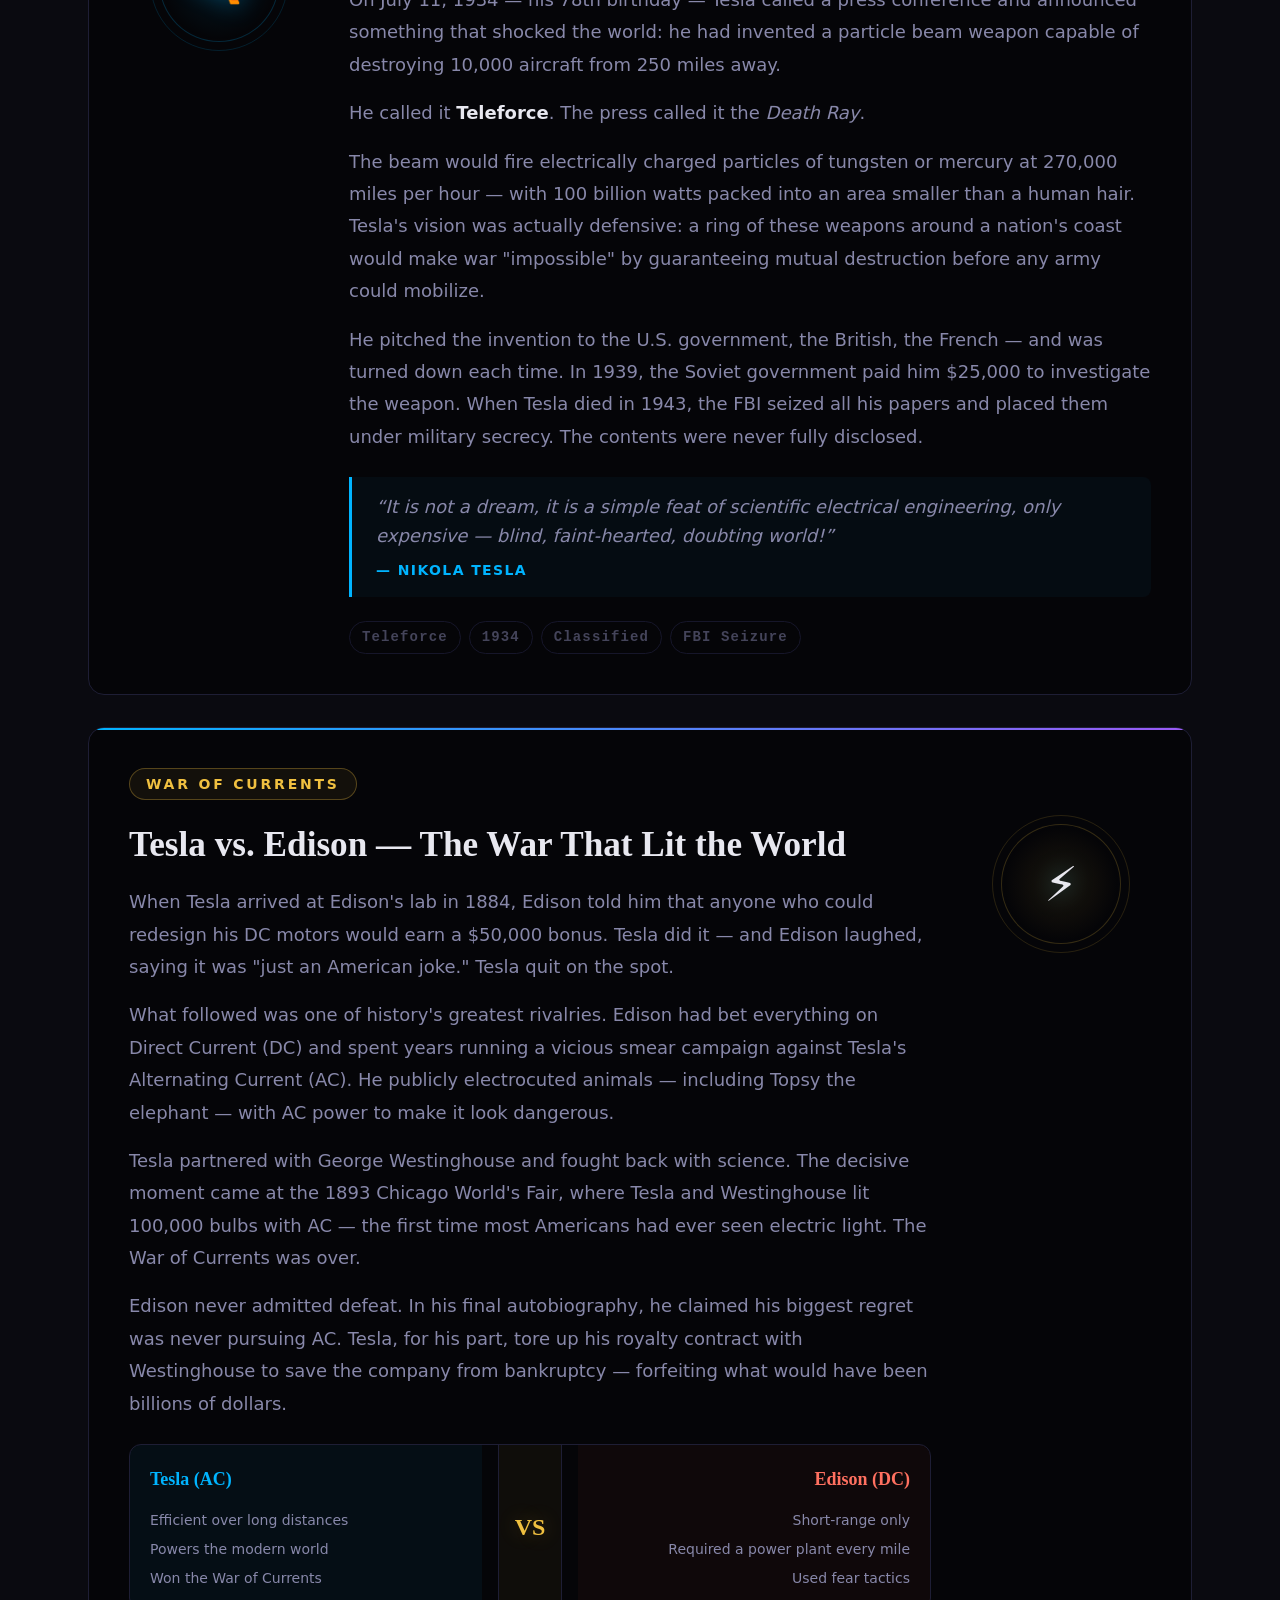
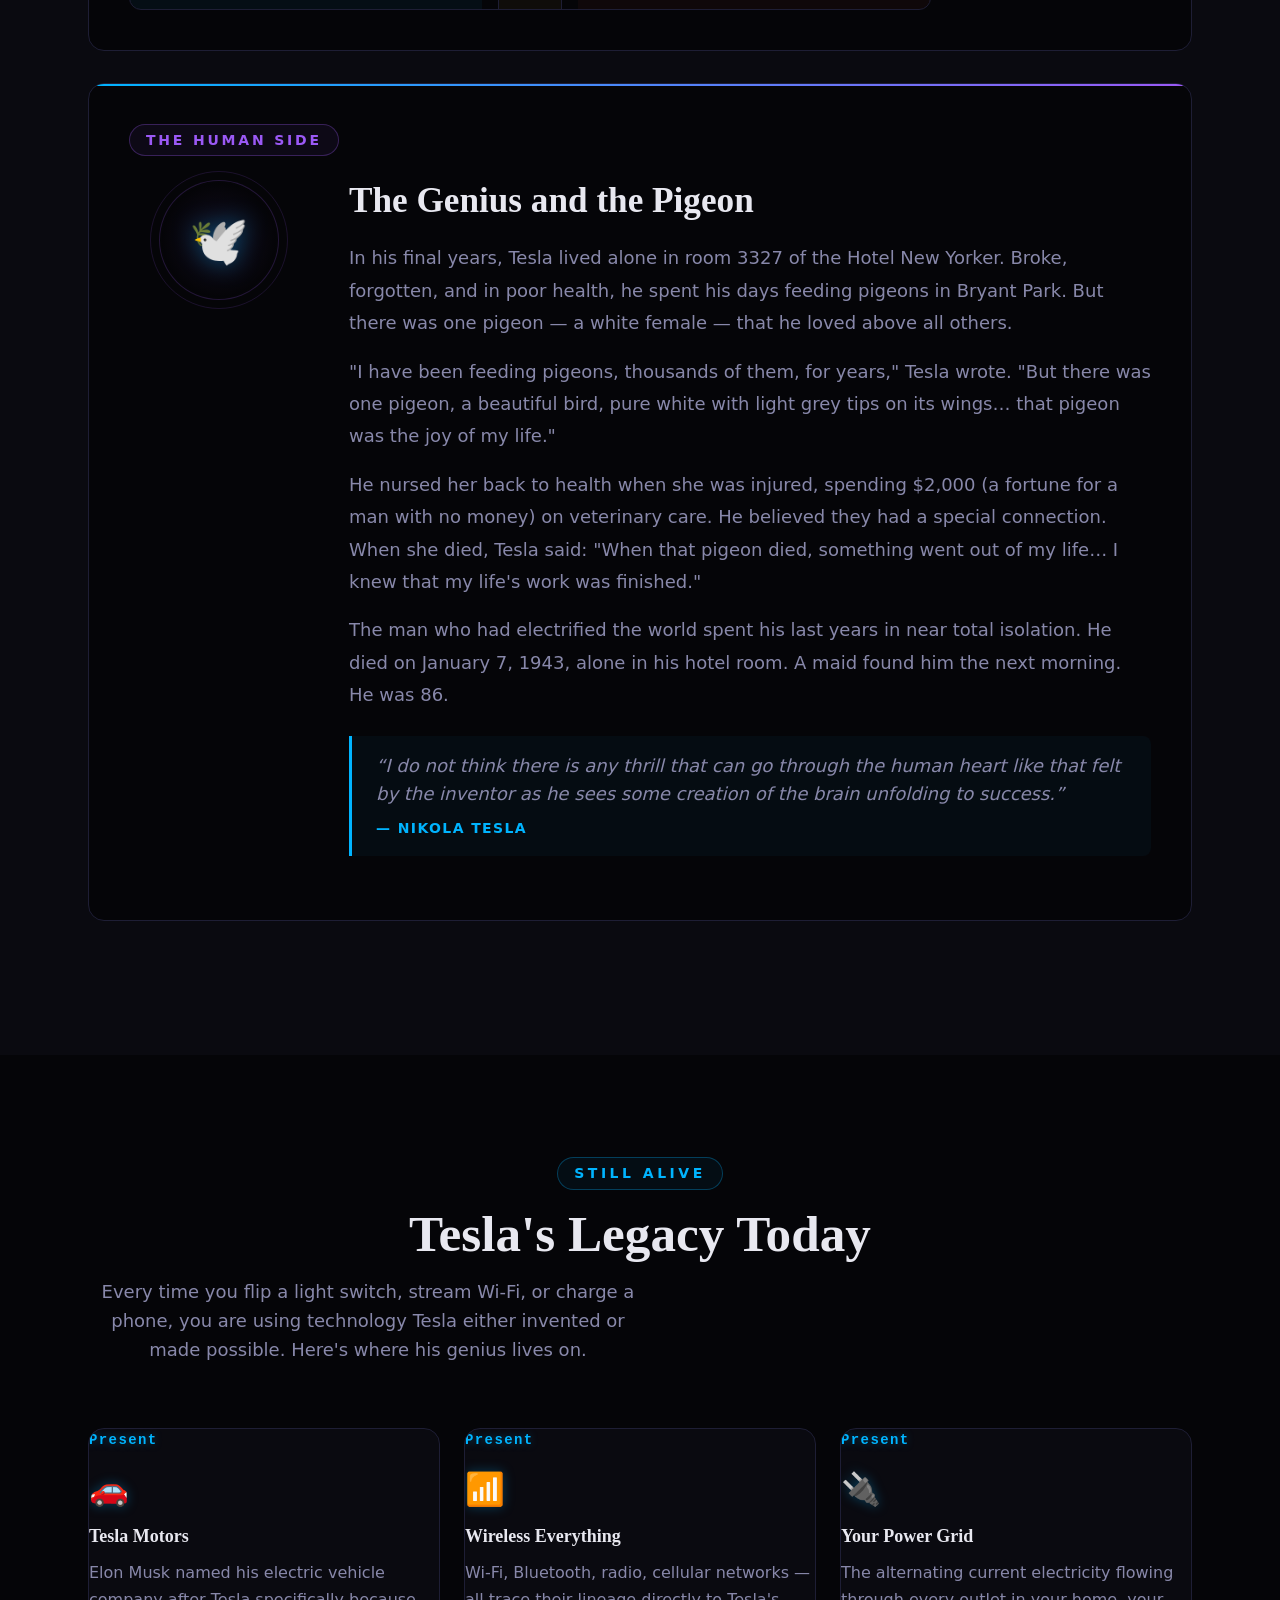
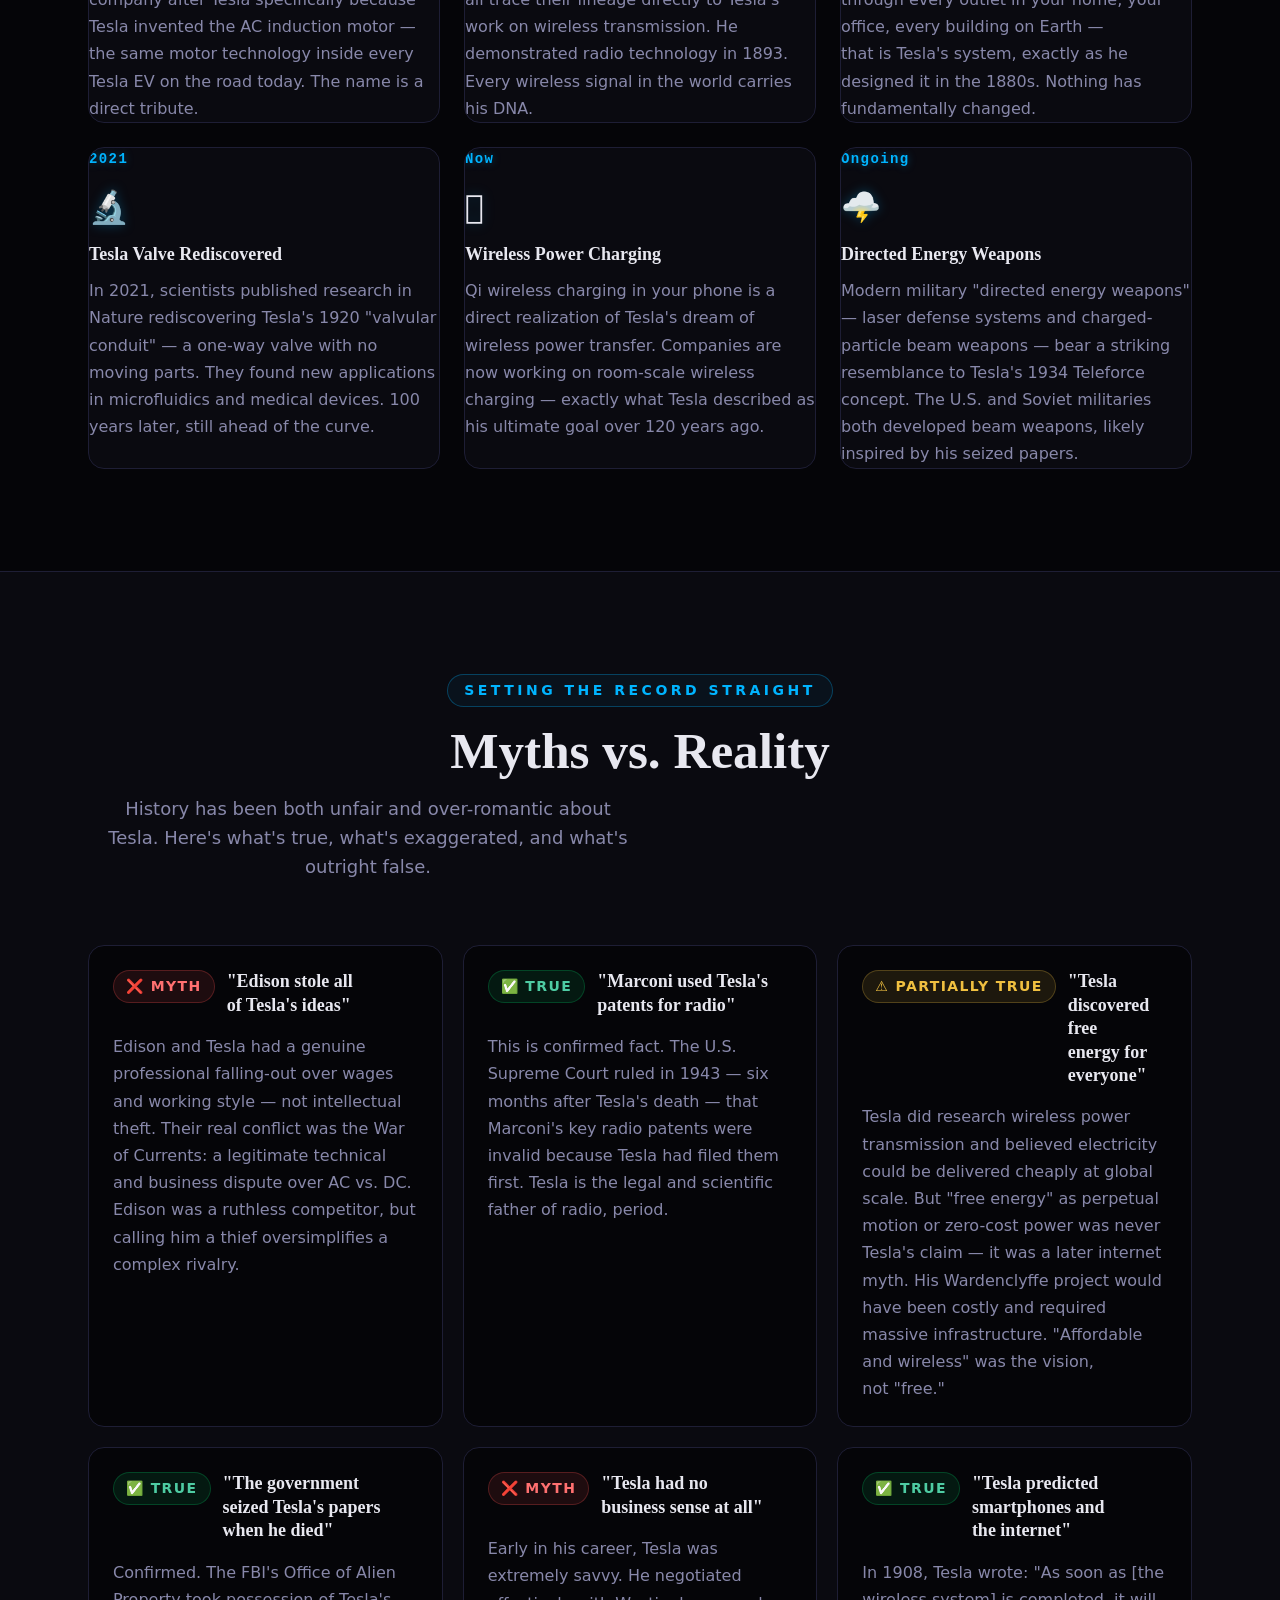
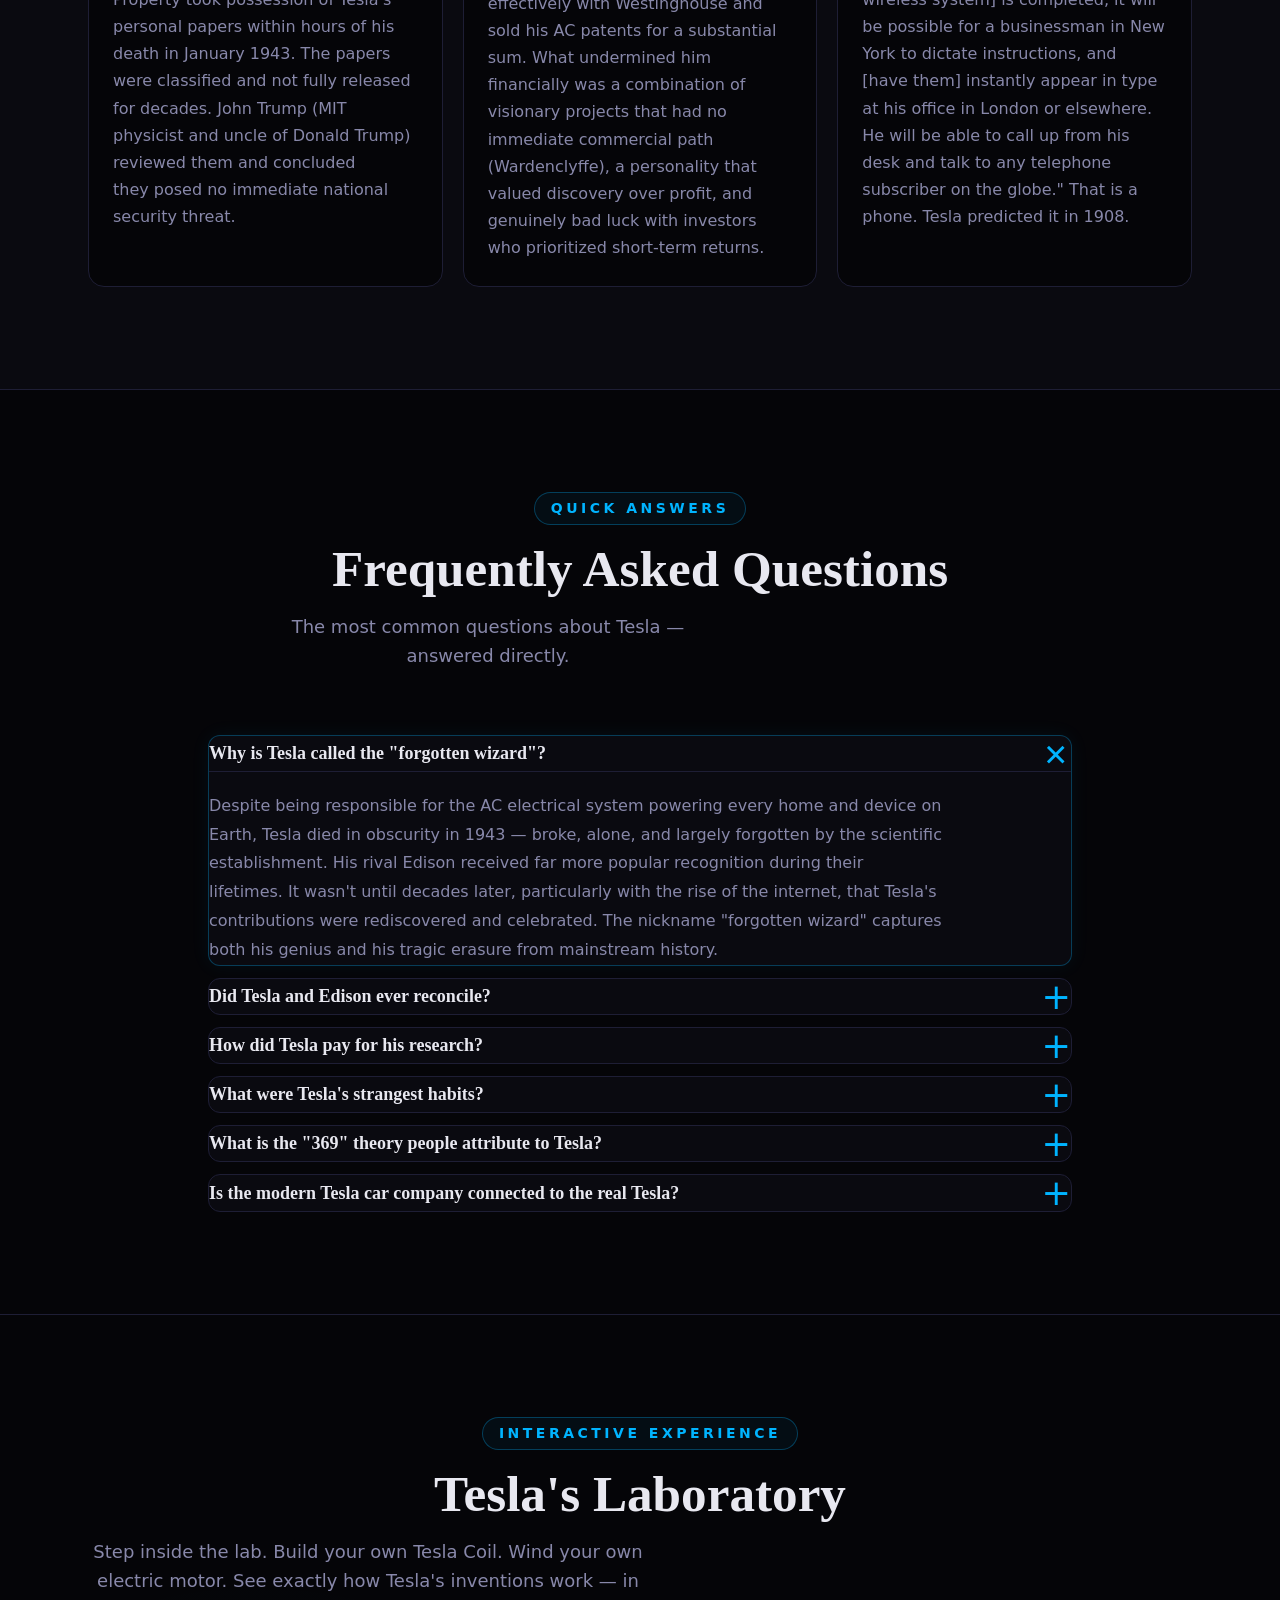
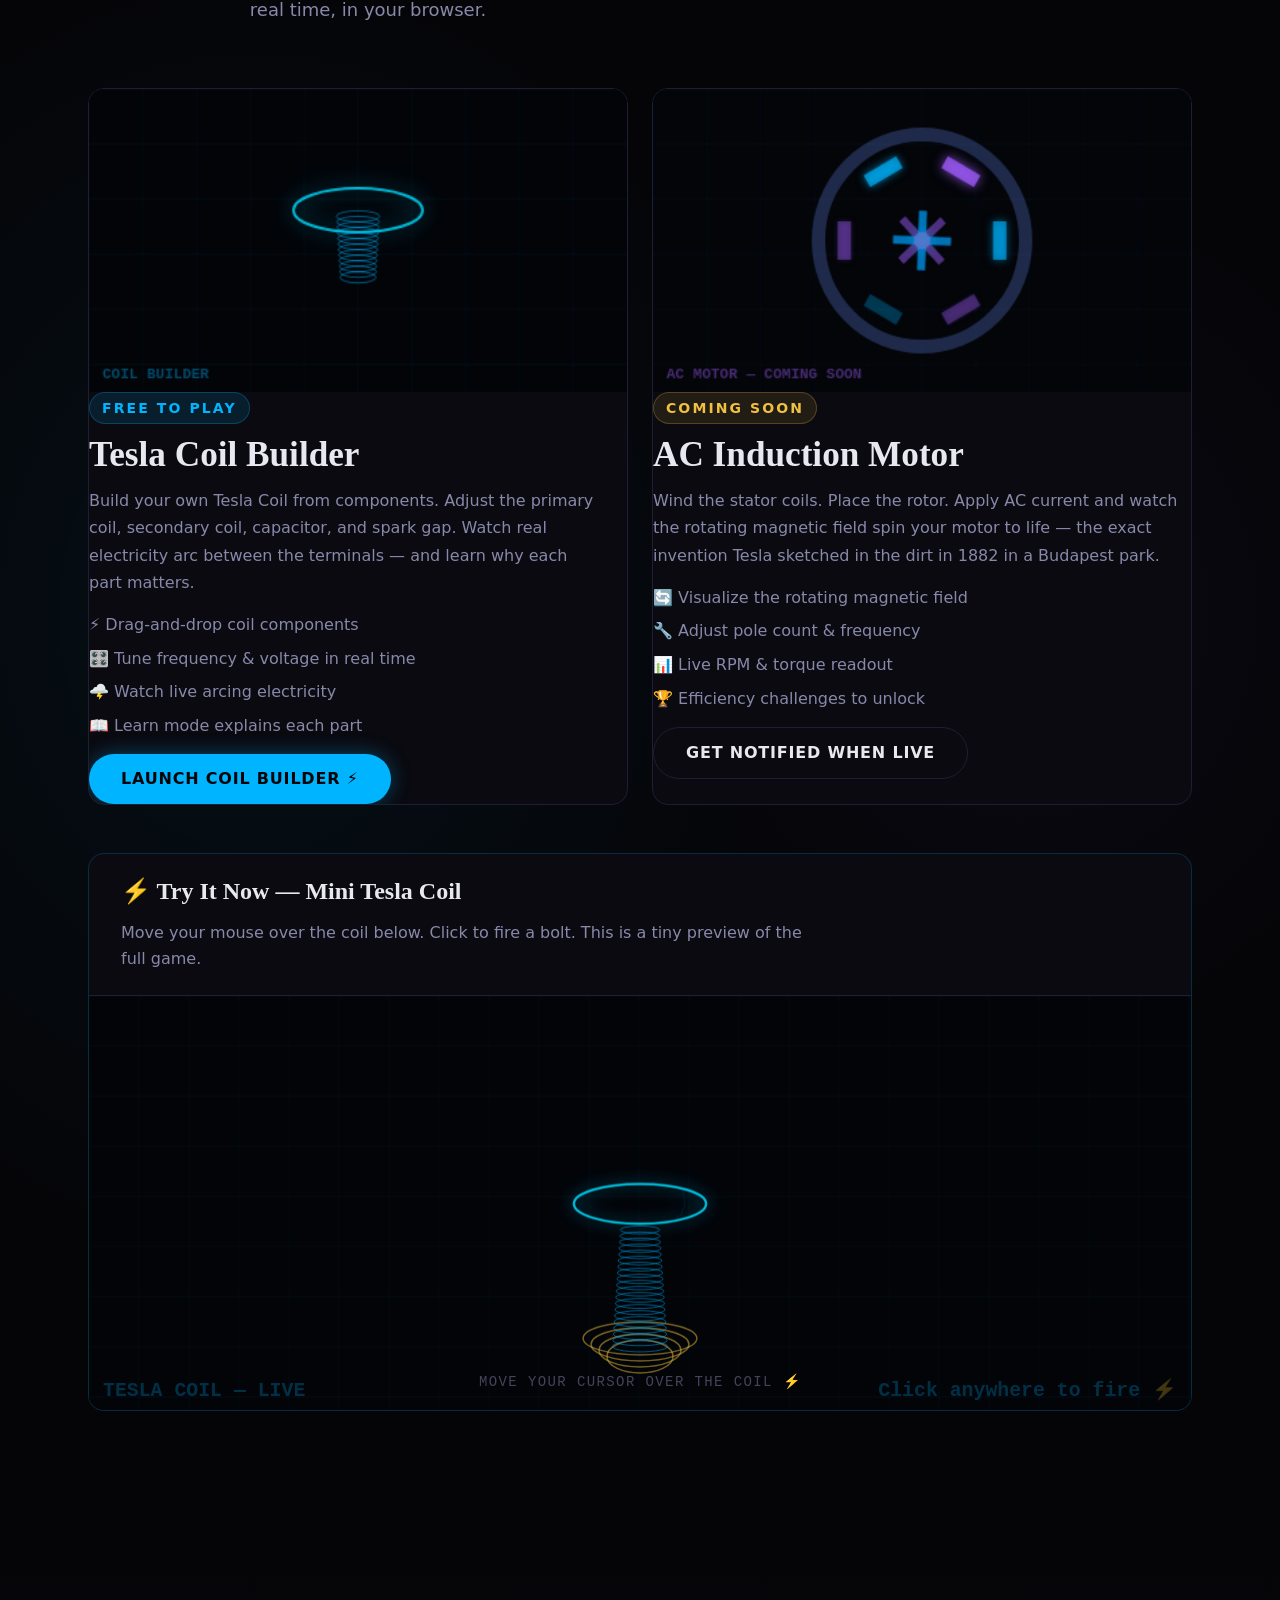
==== commit 8e747fac: "Daily update 2026-06-28: museum closure post + new documentary" ====
--- a/index.html
+++ b/index.html
@@ -2,7 +2,7 @@
 
 <html data-theme="dark" lang="en">
 <head><link href="https://www.forgottenwizard.com/" rel="canonical"/>
-<meta charset="utf-8"/><meta content="Nikola Tesla, Tesla biography, Tesla inventions, Tesla facts, Tesla coil, AC electricity, alternating current, Tesla patents, wireless electricity, Wardenclyffe Tower, Tesla vs Edison, War of Currents, rotating magnetic field, induction motor, Tesla Colorado Springs, Tesla predictions, Tesla free energy, Tesla radio invention, Tesla wireless charging, forgotten inventor, Serbian inventor, Tesla legacy, Tesla timeline, Tesla quotes, Tesla documentary, Tesla museum, Tesla Nobel Prize, Tesla death ray, John G. Trump Tesla memo, Tesla papers 1943, Tesla oscillator, Tesla turbine, Tesla valve, polyphase AC, Tesla fluorescent light, Tesla X-ray, Tesla birthday July 10, Tesla death January 7, forgottenwizard, the forgotten wizard, who invented AC electricity, who invented radio, Nikola Tesla facts for kids, Nikola Tesla inventions list, Tesla predictions 2026, Tesla 2026, wireless power transmission 2026, Tesla wireless energy real, Nikola Tesla Museum closure June 2026, Nikola Tesla Museum Belgrade June 28 2026, Nikola Tesla Museum permanent exhibition upgrades, Tesla radiant energy patent US685957A, apparatus for the utilization of radiant energy, NTT wireless power, NTT laser wireless power, Mitsubishi Heavy Industries wireless power, Nanki-Shirahama Airport laser power, Wakayama Prefecture laser power, DARPA wireless energy, Finland wireless electricity, Tesla dream coming true, laser wireless power, laser power transmission, power beaming, power beaming technology, wireless energy transfer, microwave power beaming, space-based solar power, electric arc lamp, commutator for dynamo-electric machines, US 335, 786, US 334, 823, Aalto University Tesla, Finland wireless power 2026, resonant coupling wireless electricity, Tesla resonant coil, wireless IoT power, Tesla 1891 lecture, Tesla 369, Tesla 3 6 9, Tesla numbers obsession, Tesla OCD, Tesla 369 myth, Tesla key to universe, Tesla viral 2026, Tesla manifestation debunked, Tesla Einstein meme, Nikola Tesla Albert Einstein, Slow English Tesla documentary, English Histoverse Nikola Tesla reaction image, Tesla Fluid Propulsion, Fluid Propulsion patent, April 29 1913, DARPA POWER program, laser power beaming 8.6 km, Teravec Technologies, AI restored Nikola Tesla video, lost Tesla footage AI, Ambivalence Nikola Tesla documentary, The Long Shadow Nikola Tesla documentary, Nikola Tesla - The Genius Who Lit the World and Died With Nothing, The History Profile Nikola Tesla documentary, Nikola Tesla: Genius or Mad Scientist, William C Brown microwave power, microwave power beam history, Goldstone 1975 wireless power, NASA wireless power experiment, power beaming history, William Brown helicopter microwave, 30 kilowatt wireless transmission, laser wireless power transmission, Nanki-Shirahama Airport, Wakayama Prefecture, NTT Mitsubishi Heavy Industries laser power, Nikola Tesla genius or mad scientist documentary, Nikola Tesla and Wireless Energy: A Technology Ahead of Its Time, The Reason of Reasons Nikola Tesla documentary, NTT Mitsubishi Heavy Industries wireless power, kilometer-scale power beaming, Nikola Tesla files still classified, Tesla papers 1943, Office of Alien Property Custodian Tesla, Mad Cave Nikola Tesla, Comixology Originals Nikola Tesla, Nikola Tesla graphic novel August 11 2026, The Rest Is Science Nikola Tesla, Nikola Tesla pigeon story, June 6 1884 Tesla arrives New York, Tesla arrived New York City, Tesla technical secrets history simplified, Sleep Saga Nikola Tesla, Wardenclyffe Tower documentary, World Wireless System, Japan space solar power 2026, Ohi-sama JAXA wireless energy, space-based solar power microwave beam, Tesla solar energy vision orbit, Tesla vanished from history books, Tesla antenna power output, radiant energy experiment, atmospheric electric field harvesting, atmospheric electricity harvesting, Tesla confiscated papers, Tesla missing research, Tesla papers after death, Room 3327 Tesla, Hotel New Yorker Room 3327, Tesla missing crates, Tesla Man from the Future exhibition, Tesla Museum Montenegro Niksic, Tesla Museum traveling exhibition 2026, Tesla 170th anniversary 2026, Nikola Tesla papers seized 1943, Tesla archive custody, Tesla files still classified documentary, Wardenclyffe Tower Shoreham, Tesla wireless transmission station, Tesla classified files, Tesla papers seized 1943, Tesla FBI inventory, FBI Tesla files, Tesla archives Belgrade, Tesla rock opera, Tesla Light It Up, Colorado Springs laboratory, wireless power transmission, NASA confirms Tesla wireless energy, Tesla wireless energy fact check, Tesla wireless power myths, teleforce paper 1944, Tesla teleforce, Tesla charged particle beam, Tesla papers seized after death, Tesla OAP inventory, Tesla trunks of papers 1943, Tesla AC system documentary, War of Currents explained, polyphase alternating current, Tesla Niagara Falls power, Wardenclyffe Tower wireless power, DW Documentary Nikola Tesla, Nikola Tesla DW Documentary June 2026, Nikola Tesla visionary who invented our future, inm1Uh6xGCE, Tesla antenna, Tesla antenna viral 2026, ambient energy harvesting, RF energy harvesting, atmospheric electricity harvesting experiment, Tesla antenna microwatts, Tesla antenna milliwatts, Tesla Hotel New Yorker Room 3327" name="keywords"/>
+<meta charset="utf-8"/><meta content="Nikola Tesla, Tesla biography, Tesla inventions, Tesla facts, Tesla coil, AC electricity, alternating current, Tesla patents, wireless electricity, Wardenclyffe Tower, Tesla vs Edison, War of Currents, rotating magnetic field, induction motor, Tesla Colorado Springs, Tesla predictions, Tesla free energy, Tesla radio invention, Tesla wireless charging, forgotten inventor, Serbian inventor, Tesla legacy, Tesla timeline, Tesla quotes, Tesla documentary, Tesla museum, Tesla Nobel Prize, Tesla death ray, John G. Trump Tesla memo, Tesla papers 1943, Tesla oscillator, Tesla turbine, Tesla valve, polyphase AC, Tesla fluorescent light, Tesla X-ray, Tesla birthday July 10, Tesla death January 7, forgottenwizard, the forgotten wizard, who invented AC electricity, who invented radio, Nikola Tesla facts for kids, Nikola Tesla inventions list, Tesla predictions 2026, Tesla 2026, wireless power transmission 2026, Tesla wireless energy real, Nikola Tesla Museum closure June 2026, Nikola Tesla Museum Belgrade June 28 2026, Nikola Tesla Museum permanent exhibition upgrades, Tesla radiant energy patent US685957A, apparatus for the utilization of radiant energy, NTT wireless power, NTT laser wireless power, Mitsubishi Heavy Industries wireless power, Nanki-Shirahama Airport laser power, Wakayama Prefecture laser power, DARPA wireless energy, Finland wireless electricity, Tesla dream coming true, laser wireless power, laser power transmission, power beaming, power beaming technology, wireless energy transfer, microwave power beaming, space-based solar power, electric arc lamp, commutator for dynamo-electric machines, US 335, 786, US 334, 823, Aalto University Tesla, Finland wireless power 2026, resonant coupling wireless electricity, Tesla resonant coil, wireless IoT power, Tesla 1891 lecture, Tesla 369, Tesla 3 6 9, Tesla numbers obsession, Tesla OCD, Tesla 369 myth, Tesla key to universe, Tesla viral 2026, Tesla manifestation debunked, Tesla Einstein meme, Nikola Tesla Albert Einstein, Slow English Tesla documentary, English Histoverse Nikola Tesla reaction image, Tesla Fluid Propulsion, Fluid Propulsion patent, April 29 1913, DARPA POWER program, laser power beaming 8.6 km, Teravec Technologies, AI restored Nikola Tesla video, lost Tesla footage AI, Ambivalence Nikola Tesla documentary, The Long Shadow Nikola Tesla documentary, Nikola Tesla - The Genius Who Lit the World and Died With Nothing, The History Profile Nikola Tesla documentary, Nikola Tesla: Genius or Mad Scientist, William C Brown microwave power, microwave power beam history, Goldstone 1975 wireless power, NASA wireless power experiment, power beaming history, William Brown helicopter microwave, 30 kilowatt wireless transmission, laser wireless power transmission, Nanki-Shirahama Airport, Wakayama Prefecture, NTT Mitsubishi Heavy Industries laser power, Nikola Tesla genius or mad scientist documentary, Nikola Tesla and Wireless Energy: A Technology Ahead of Its Time, The Reason of Reasons Nikola Tesla documentary, NTT Mitsubishi Heavy Industries wireless power, kilometer-scale power beaming, Nikola Tesla files still classified, Tesla papers 1943, Office of Alien Property Custodian Tesla, Mad Cave Nikola Tesla, Comixology Originals Nikola Tesla, Nikola Tesla graphic novel August 11 2026, The Rest Is Science Nikola Tesla, Nikola Tesla pigeon story, June 6 1884 Tesla arrives New York, Tesla arrived New York City, Tesla technical secrets history simplified, Sleep Saga Nikola Tesla, Wardenclyffe Tower documentary, World Wireless System, Japan space solar power 2026, Ohi-sama JAXA wireless energy, space-based solar power microwave beam, Tesla solar energy vision orbit, Tesla vanished from history books, Tesla antenna power output, radiant energy experiment, atmospheric electric field harvesting, atmospheric electricity harvesting, Tesla confiscated papers, Tesla missing research, Tesla papers after death, Room 3327 Tesla, Hotel New Yorker Room 3327, Tesla missing crates, Tesla Man from the Future exhibition, Tesla Museum Montenegro Niksic, Tesla Museum traveling exhibition 2026, Tesla 170th anniversary 2026, Nikola Tesla papers seized 1943, Tesla archive custody, Tesla files still classified documentary, Wardenclyffe Tower Shoreham, Tesla wireless transmission station, Tesla classified files, Tesla papers seized 1943, Tesla FBI inventory, FBI Tesla files, Tesla archives Belgrade, Tesla rock opera, Tesla Light It Up, Colorado Springs laboratory, wireless power transmission, NASA confirms Tesla wireless energy, Tesla wireless energy fact check, Tesla wireless power myths, teleforce paper 1944, Tesla teleforce, Tesla charged particle beam, Tesla papers seized after death, Tesla OAP inventory, Tesla trunks of papers 1943, Tesla AC system documentary, War of Currents explained, polyphase alternating current, Tesla Niagara Falls power, Wardenclyffe Tower wireless power, DW Documentary Nikola Tesla, Nikola Tesla DW Documentary June 2026, Nikola Tesla visionary who invented our future, inm1Uh6xGCE, Tesla antenna, Tesla antenna viral 2026, ambient energy harvesting, RF energy harvesting, atmospheric electricity harvesting experiment, Tesla antenna microwatts, Tesla antenna milliwatts, Tesla Hotel New Yorker Room 3327, Nikola Tesla Museum Belgrade closure June 28 2026, Nikola Tesla Museum closed June 28 July 2 2026, Nikola Tesla: The Man Who Saw the Future, Tesla documentary David Wiltshire" name="keywords"/>
 <meta content="width=device-width, initial-scale=1.0" name="viewport"/>
 <!-- ═══ SECURITY HEADERS ═══ -->
 <!-- Content Security Policy: restrict resource origins -->
@@ -48,7 +48,7 @@
         "target": "https://www.forgottenwizard.com/?s={search_term_string}",
         "query-input": "required name=search_term_string"
       },
-      "dateModified": "2026-06-27"
+      "dateModified": "2026-06-28"
     },
     {
       "@type": "WebPage",
@@ -89,7 +89,7 @@
           }
         ]
       },
-      "dateModified": "2026-06-27"
+      "dateModified": "2026-06-28"
     },
     {
       "@type": "Person",
@@ -153,7 +153,7 @@
         "https://www.pbs.org/tesla/",
         "https://teslaresearchlibrary.com/"
       ],
-      "dateModified": "2026-06-27"
+      "dateModified": "2026-06-28"
     },
     {
       "@type": "Article",
@@ -176,7 +176,7 @@
       "image": "https://www.forgottenwizard.com/images/og-image-final.png",
       "mainEntityOfPage": "https://www.forgottenwizard.com/",
       "keywords": "Nikola Tesla, Tesla inventions, AC electricity, Tesla coil, wireless power, Tesla patents, War of Currents, Wardenclyffe Tower",
-      "dateModified": "2026-06-27"
+      "dateModified": "2026-06-28"
     },
     {
       "@type": "FAQPage",
@@ -230,7 +230,7 @@
           }
         }
       ],
-      "dateModified": "2026-06-27"
+      "dateModified": "2026-06-28"
     }
   ]
 }</script>
@@ -982,8 +982,20 @@
 </div>
 <!-- BLOG POSTS GRID -->
 <div class="news-grid" id="news-grid">
-<article class="news-card news-card--featured fade-in" itemscope="" itemtype="https://schema.org/BlogPosting">
-<div class="news-card__label news-card__label--hot">Latest</div>
+<article class="news-card news-card--featured fade-in" itemscope itemtype="https://schema.org/BlogPosting">
+  <div class="news-card__label news-card__label--hot">🔴 Latest</div>
+  <h3 class="news-card__title" itemprop="headline">Nikola Tesla Museum in Belgrade closes June 28–July 2 for permanent-exhibit upgrades</h3>
+  <p class="news-card__meta"><time datetime="2026-06">June 2026</time> · 4 min read</p>
+  <p class="news-card__excerpt" itemprop="description">The Nikola Tesla Museum in Belgrade announced a short closure from June 28 through July 2 while staff upgrade the permanent exhibition. For visitors, it’s a reminder that Tesla’s legacy is actively maintained through archives, artifacts, and ongoing curatorial work—not just internet myths. If you’re planning a trip, check the museum’s official schedule before you go. And for everyone else: museum projects like this help preserve the primary sources that keep Tesla’s real engineering story grounded in evidence.</p>
+  <div class="news-card__tags">
+    <span class="news-tag">Museum</span>
+    <span class="news-tag">Anniversary</span>
+    <span class="news-tag">History</span>
+  </div>
+</article>
+
+<article class="news-card fade-in" itemscope="" itemtype="https://schema.org/BlogPosting">
+<div class="news-card__label">Previous</div>
 <h3 class="news-card__title" itemprop="headline">Tesla’s “mysterious files”: what happened to his papers after 1943?</h3>
 <p class="news-card__meta"><time datetime="2026-06">June 2026</time> · 4 min read</p>
 <p class="news-card__excerpt" itemprop="description">A new short documentary revisits the story of what happened after Nikola Tesla died in 1943, when U.S. officials inventoried his personal effects and technical papers. The episode distinguishes well-documented history from later myths by focusing on Tesla’s real body of work—high-voltage experimentation, wireless communications, and the Wardenclyffe project. It’s also a useful reminder that Tesla’s legacy does not need exaggeration: his verified inventions already reshaped electrical engineering. Use this as a prompt to explore primary sources and reputable museum archives when evaluating sensational claims.</p>
@@ -993,7 +1005,7 @@
 <span class="news-tag">Documentary</span>
 </div>
 </article><article class="news-card fade-in" itemscope="" itemtype="https://schema.org/BlogPosting">
-<div class="news-card__label">🔴 Latest</div>
+<div class="news-card__label">Previous</div>
 <h3 class="news-card__title" itemprop="headline">The “$12 Tesla Antenna” Trend: What Ambient Energy Harvesting Can (and Can’t) Do</h3>
 <p class="news-card__meta"><time datetime="2026-06">June 2026</time> · 5 min read</p>
 <p class="news-card__excerpt" itemprop="description">A viral “Tesla antenna” gadget claims you can pull meaningful electricity out of thin air with a wire and ground rod. The underlying physics is real: conductors can pick up tiny voltages from atmospheric electric fields and harvest small amounts of ambient radio-frequency energy. But measured power levels are typically in the microwatt-to-milliwatt range — enough for sensors or demos, not household loads. The takeaway is a classic Tesla lesson: big ideas become practical only when the numbers, materials, and engineering constraints truly add up.</p>
@@ -1023,7 +1035,7 @@
 </div>
 </article>
 <article class="news-card fade-in" itemscope="" itemtype="https://schema.org/BlogPosting">
-<div class="news-card__label">🔴 Latest</div>
+<div class="news-card__label">Previous</div>
 <h3 class="news-card__title" itemprop="headline">Tesla’s files after 1943: what happened when officials seized his papers?</h3>
 <p class="news-card__meta"><time datetime="2026-06">June 2026</time> · 4 min read</p>
 <p class="news-card__excerpt" itemprop="description">When Nikola Tesla died in New York in 1943, federal officials quickly secured the trunks of notes and diagrams he left behind. Within weeks, the Office of Alien Property inventoried the material and asked technical experts to assess whether any claims—like his proposed high-voltage defensive weapon—had real military value. Most of the papers were later transferred to Tesla’s family and ultimately became part of the Nikola Tesla Museum archive. The episode is a reminder that Tesla’s legacy is built on documented engineering as much as on myth.</p>
@@ -1054,13 +1066,26 @@
 <span class="news-tag">YouTube</span>
 </div>
 </article>
-<article class="news-card fade-in" itemscope="True" itemtype="https://schema.org/BlogPosting"><div class="news-card__label">Previous Latest</div><h3 class="news-card__title" itemprop="headline">Stage premiere spotlights Tesla: “Light It Up” rock opera opens June 20</h3><p class="news-card__meta"><time datetime="2026-06">June 2026</time> · 4 min read</p><p class="news-card__excerpt" itemprop="description">A new stage production, Nikola Tesla "Light It Up", is premiering June 20 and uses Tesla’s life as a lens to explore invention, ambition, and the human cost of big ideas. While it’s an artistic work, it draws attention to the real historical arc behind Tesla’s Colorado Springs experiments and his Wardenclyffe-era vision for wireless communication and power. If you see coverage or interviews tied to the premiere, treat them as a springboard to revisit Tesla’s documented patents and lab notes—separating what he built from the myths that grew later.</p><div class="news-card__tags"><span class="news-tag">Tesla in culture</span><span class="news-tag">Wardenclyffe</span><span class="news-tag">Colorado Springs</span></div></article>
+
 </div><!-- /news-grid -->
 <!-- YOUTUBE VIDEO SECTION -->
 <div class="video-section">
 <h3 class="video-section__title">Watch: Tesla Documentaries &amp; Discoveries</h3>
 <p class="video-section__sub">The best Tesla content on the web — curated for the true believer.</p>
-<div class="video-grid" id="video-grid"><div class="video-card fade-in">
+<div class="video-grid" id="video-grid">
+<div class="video-card fade-in">
+  <div class="video-card__embed">
+    <iframe src="https://www.youtube.com/embed/8jRE5aX-DPE" title="Nikola Tesla: The Man Who Saw the Future" loading="lazy"
+      allow="accelerometer; autoplay; clipboard-write; encrypted-media; gyroscope; picture-in-picture"
+      allowfullscreen></iframe>
+  </div>
+  <div class="video-card__info">
+    <span class="video-card__badge">Documentary</span>
+    <h4 class="video-card__title">Tesla: The Man Who Saw the Future</h4>
+    <p class="video-card__desc">A longer-form overview of Tesla’s life, experiments, and the Wardenclyffe era.</p>
+  </div>
+</div>
+<div class="video-card fade-in">
 <div class="video-card__embed">
 <iframe allow="accelerometer; autoplay; clipboard-write; encrypted-media; gyroscope; picture-in-picture" allowfullscreen="" loading="lazy" src="https://www.youtube.com/embed/xD_hfj1F98w" title="Nikola Tesla's Mysterious Files: What Did the Government Find?"></iframe>
 </div>
@@ -1110,17 +1135,7 @@
 <p class="video-card__desc">A 2026 build-and-measure video that shows atmospheric harvesting is real — but only at milliwatt scales.</p>
 </div>
 </div>
-<div class="video-card fade-in">
-<div class="video-card__embed">
-<iframe allow="accelerometer; autoplay; clipboard-write; encrypted-media; gyroscope; picture-in-picture" allowfullscreen="" loading="lazy" src="https://www.youtube.com/embed/_RRq8L3tfVA" title="The Forgotten World of Tesla's Wireless Energy Tower | Sleep Saga"></iframe>
-</div>
-<div class="video-card__info">
-<span class="video-card__badge">Documentary</span>
-<h4 class="video-card__title">Wardenclyffe: Tesla’s wireless dream</h4>
-<p class="video-card__desc">A May 2026 long-form documentary about Wardenclyffe Tower and Tesla’s “World Wireless System.”</p>
-</div>
-</div>
-</div></div></div></section>
+</div></div></section>
 <section aria-labelledby="support-title" class="support" id="support">
 <div class="container">
 <header class="support__header">
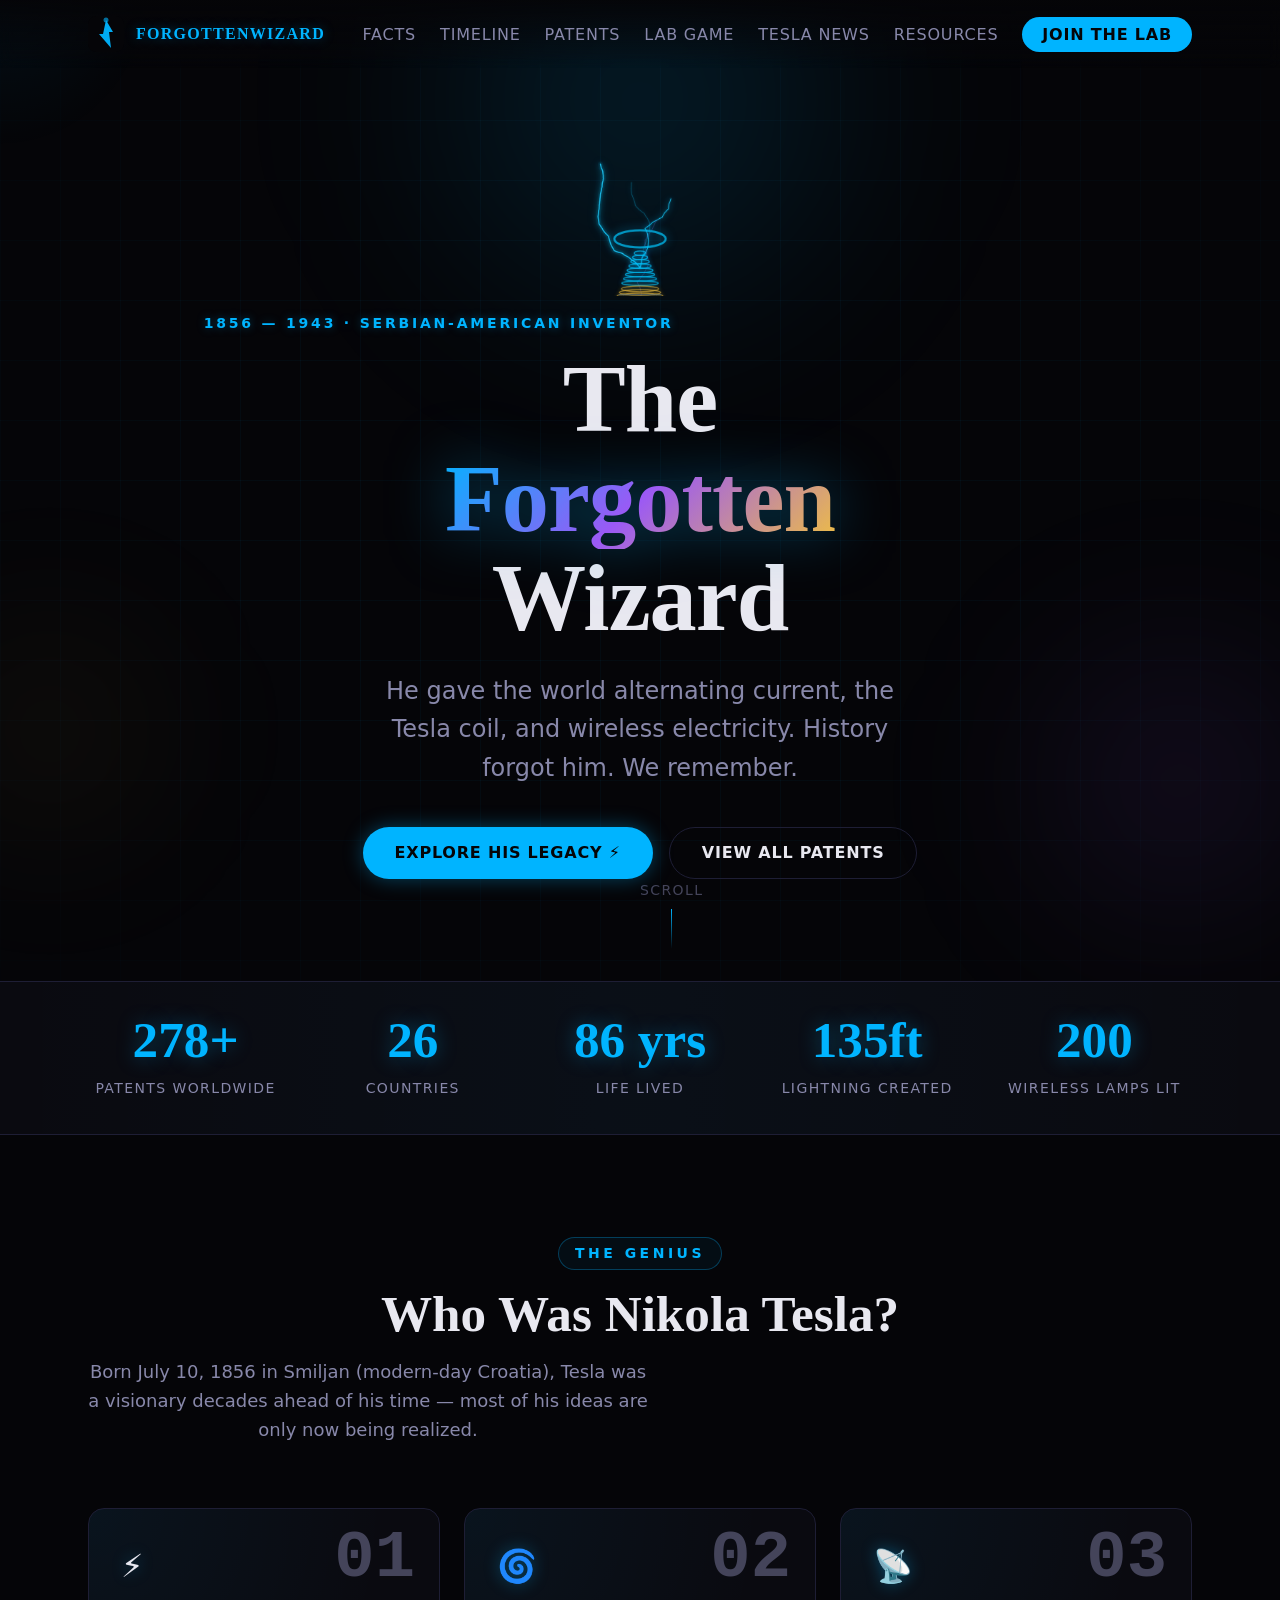
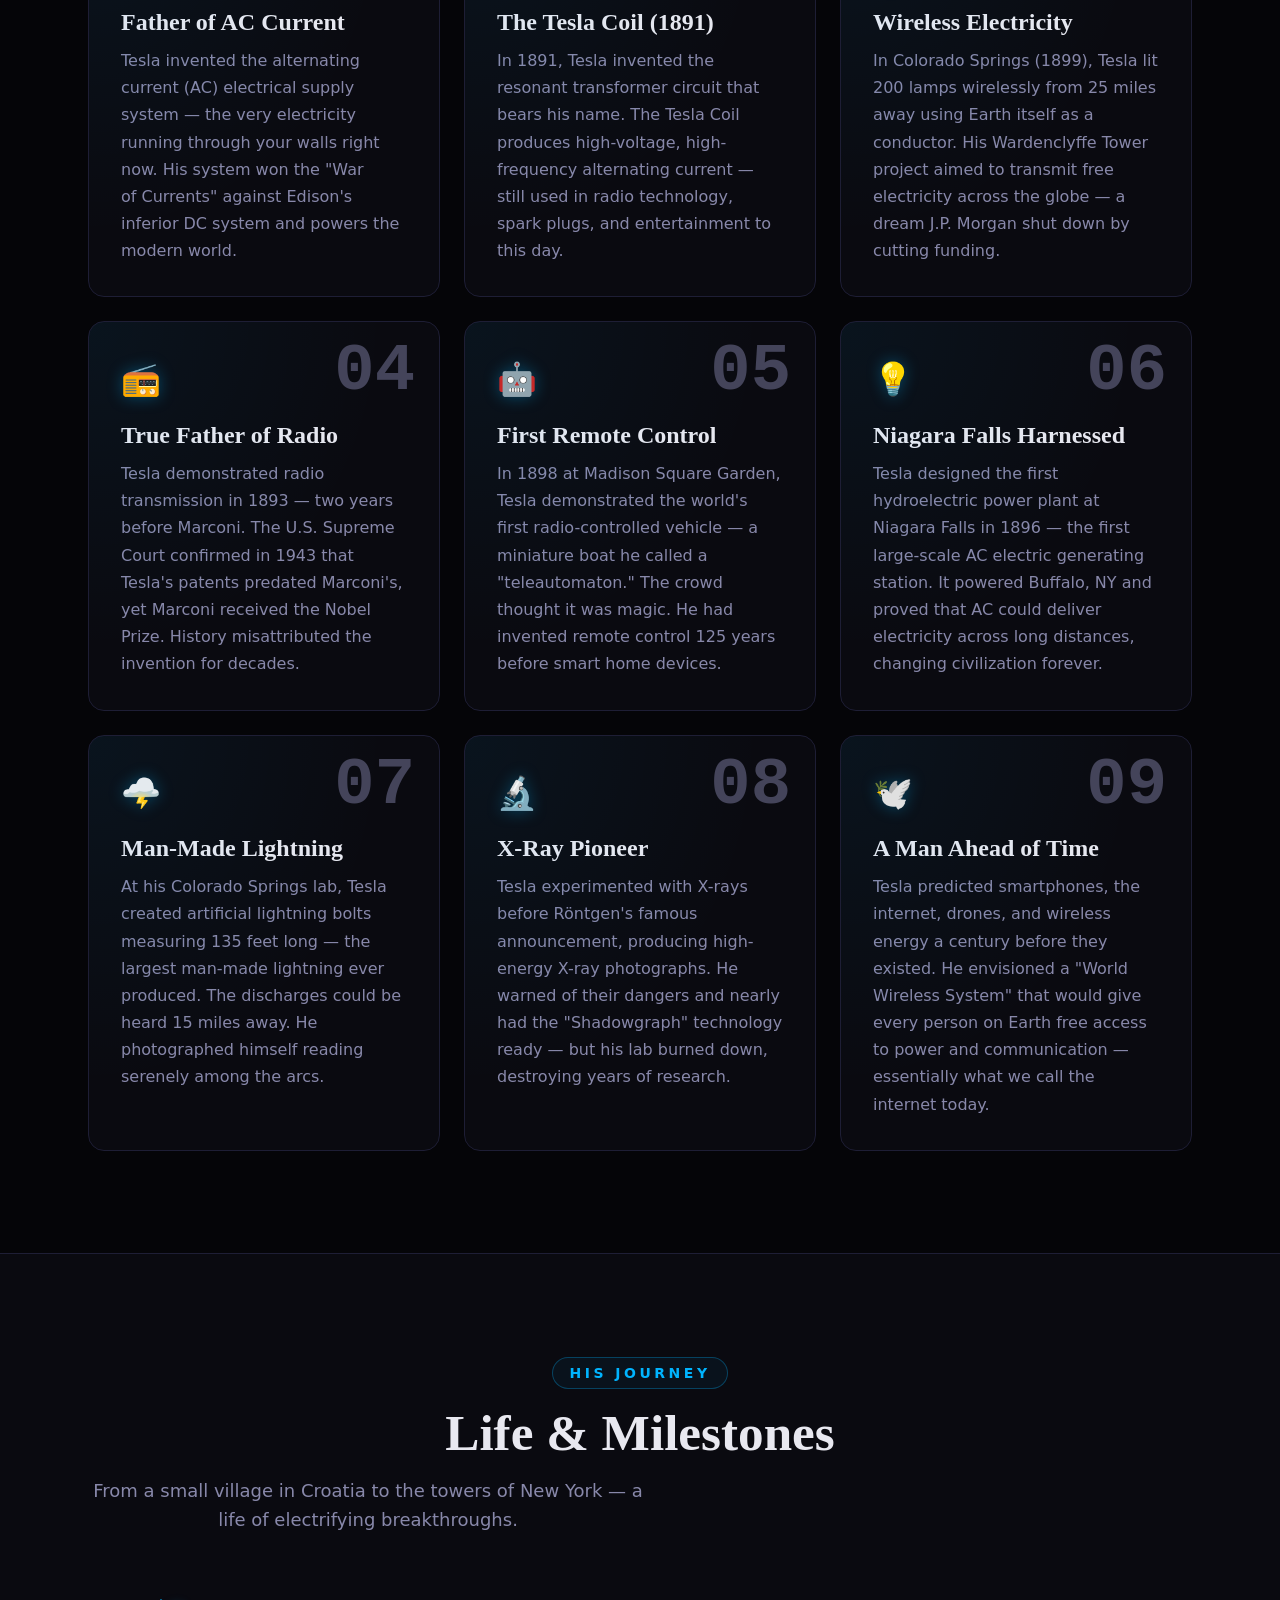
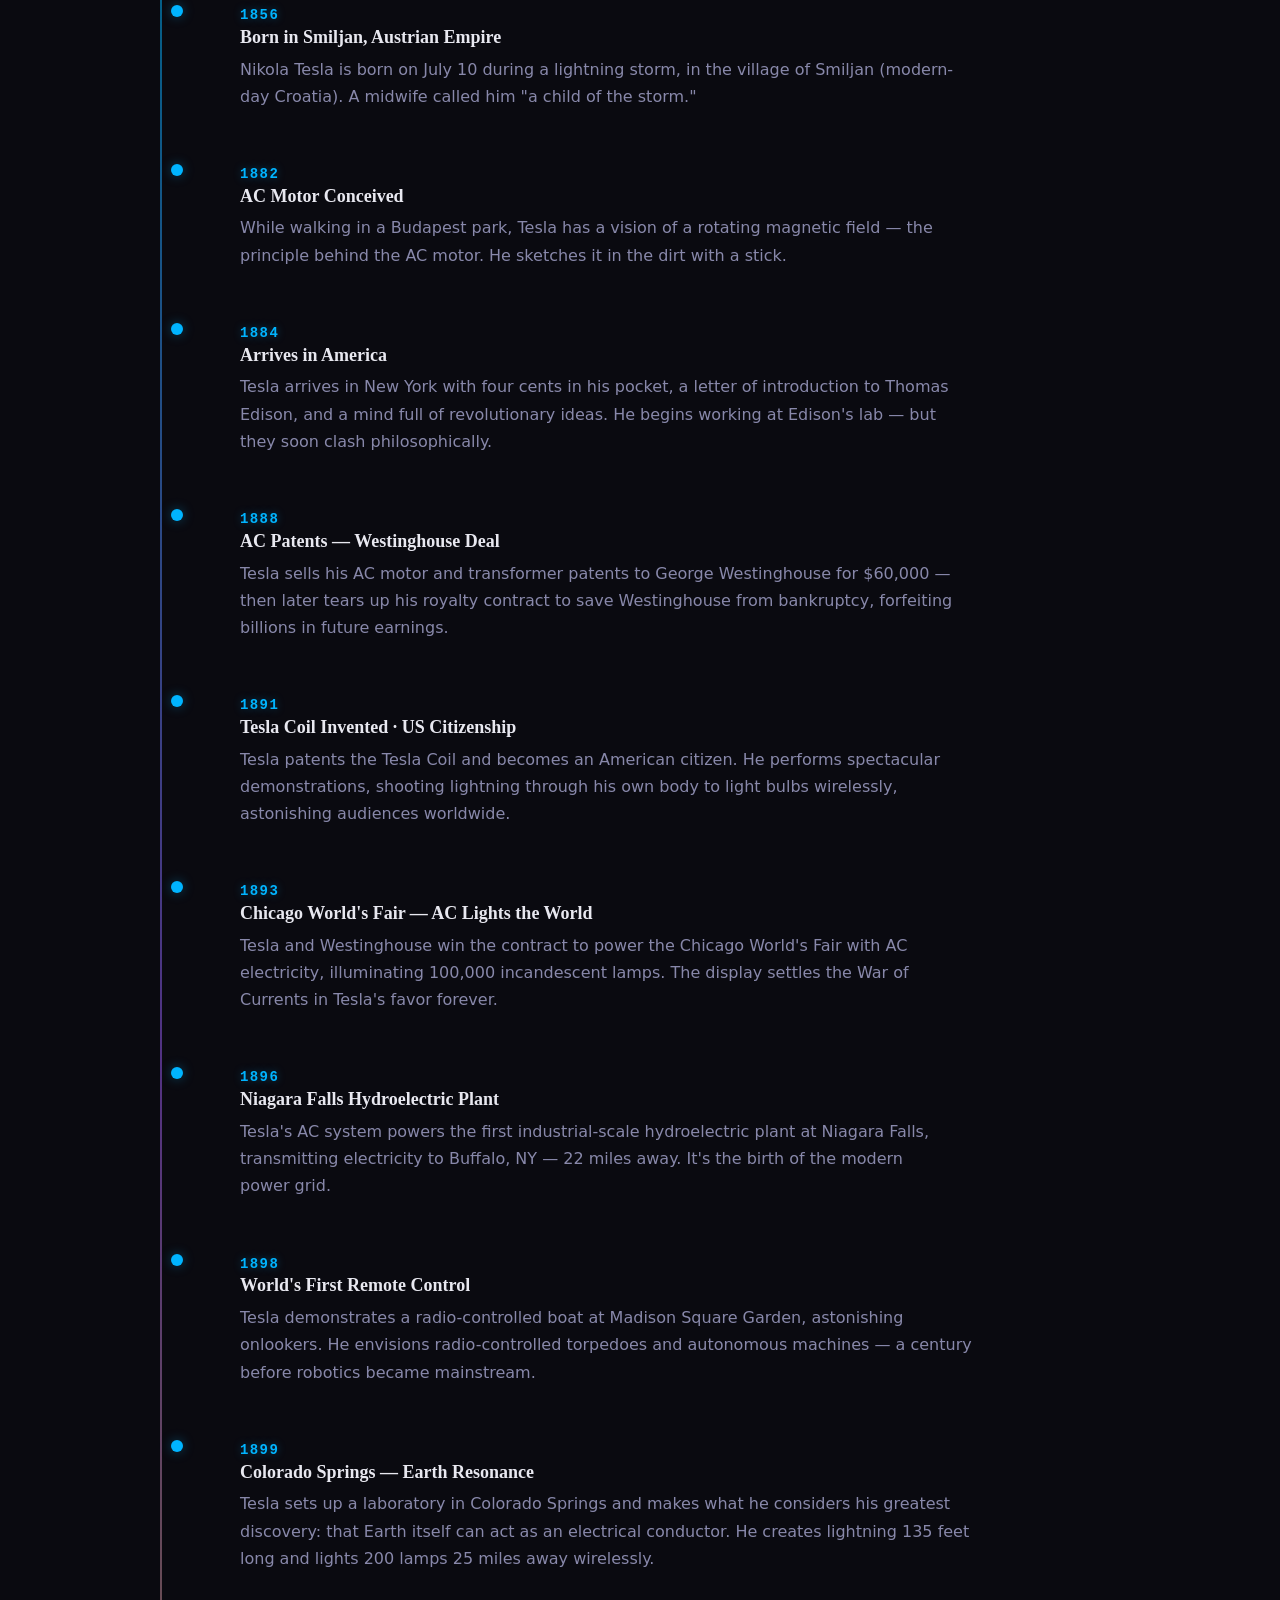
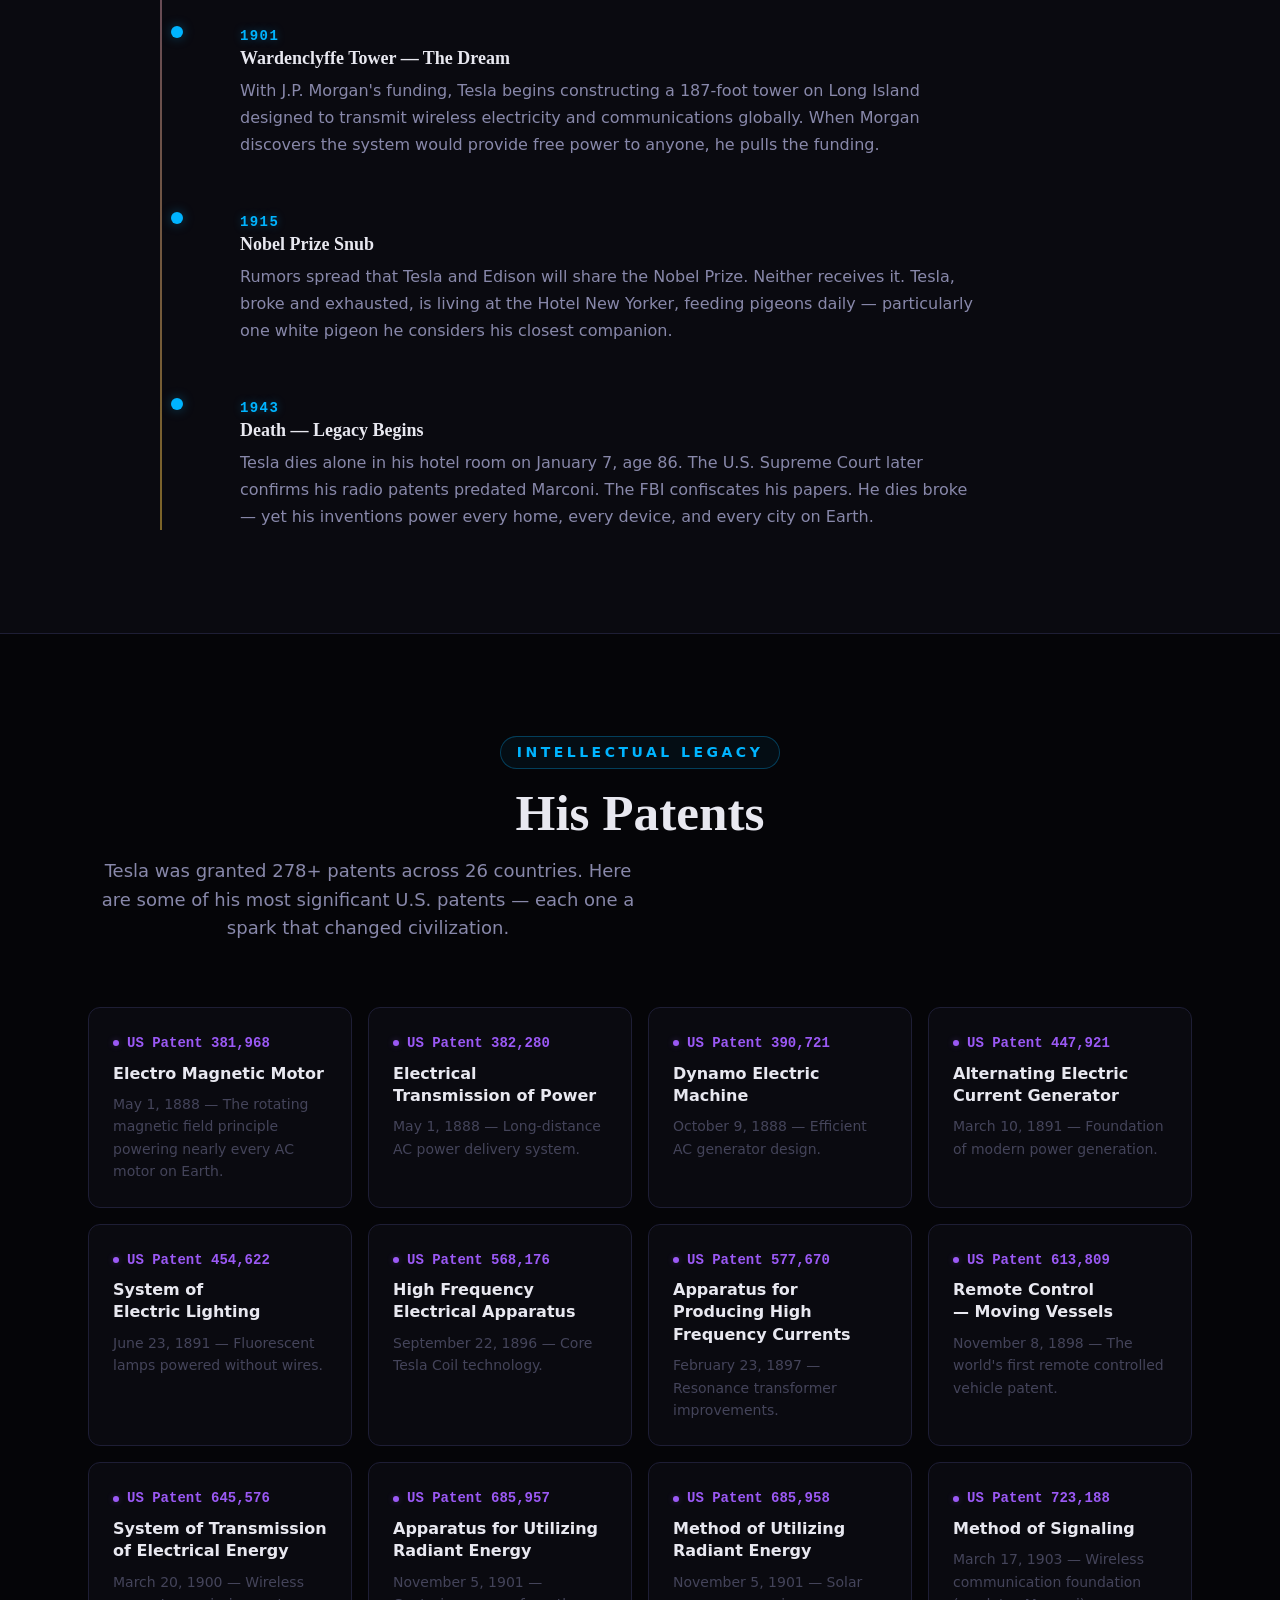
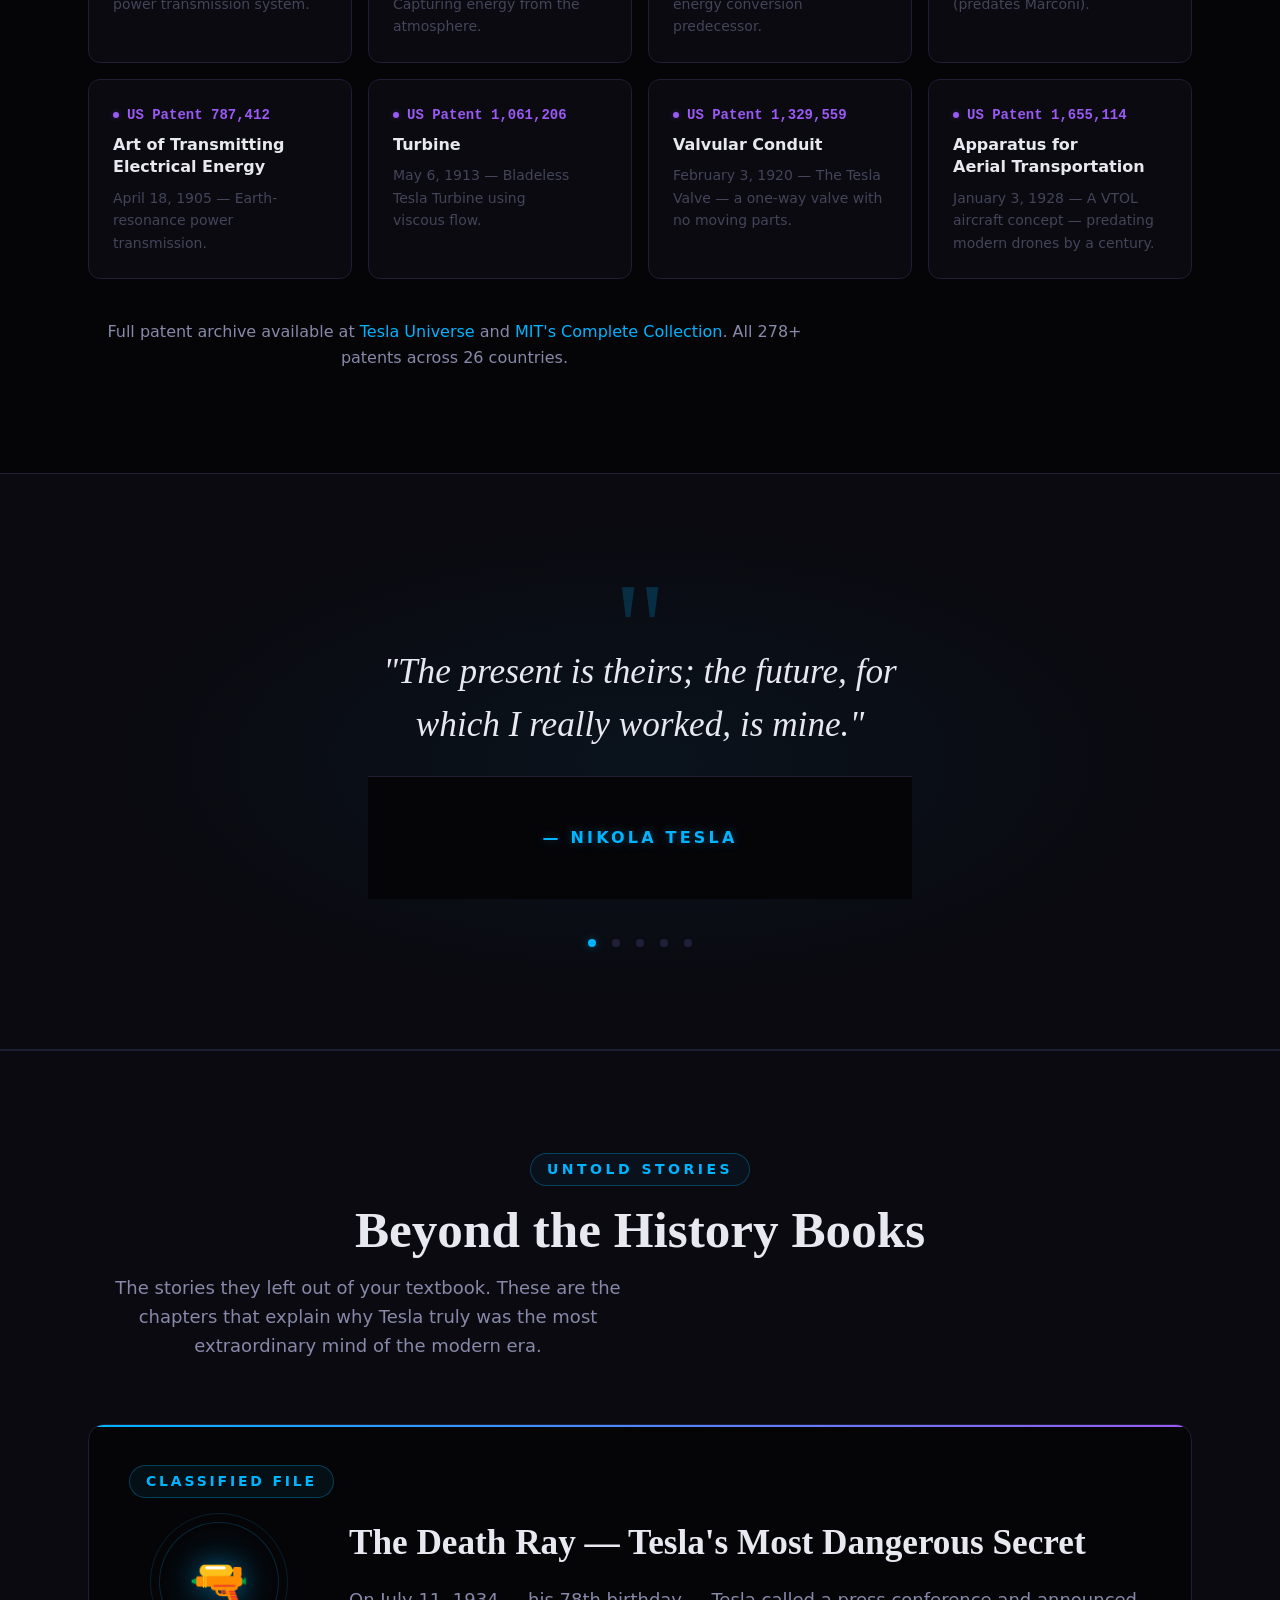
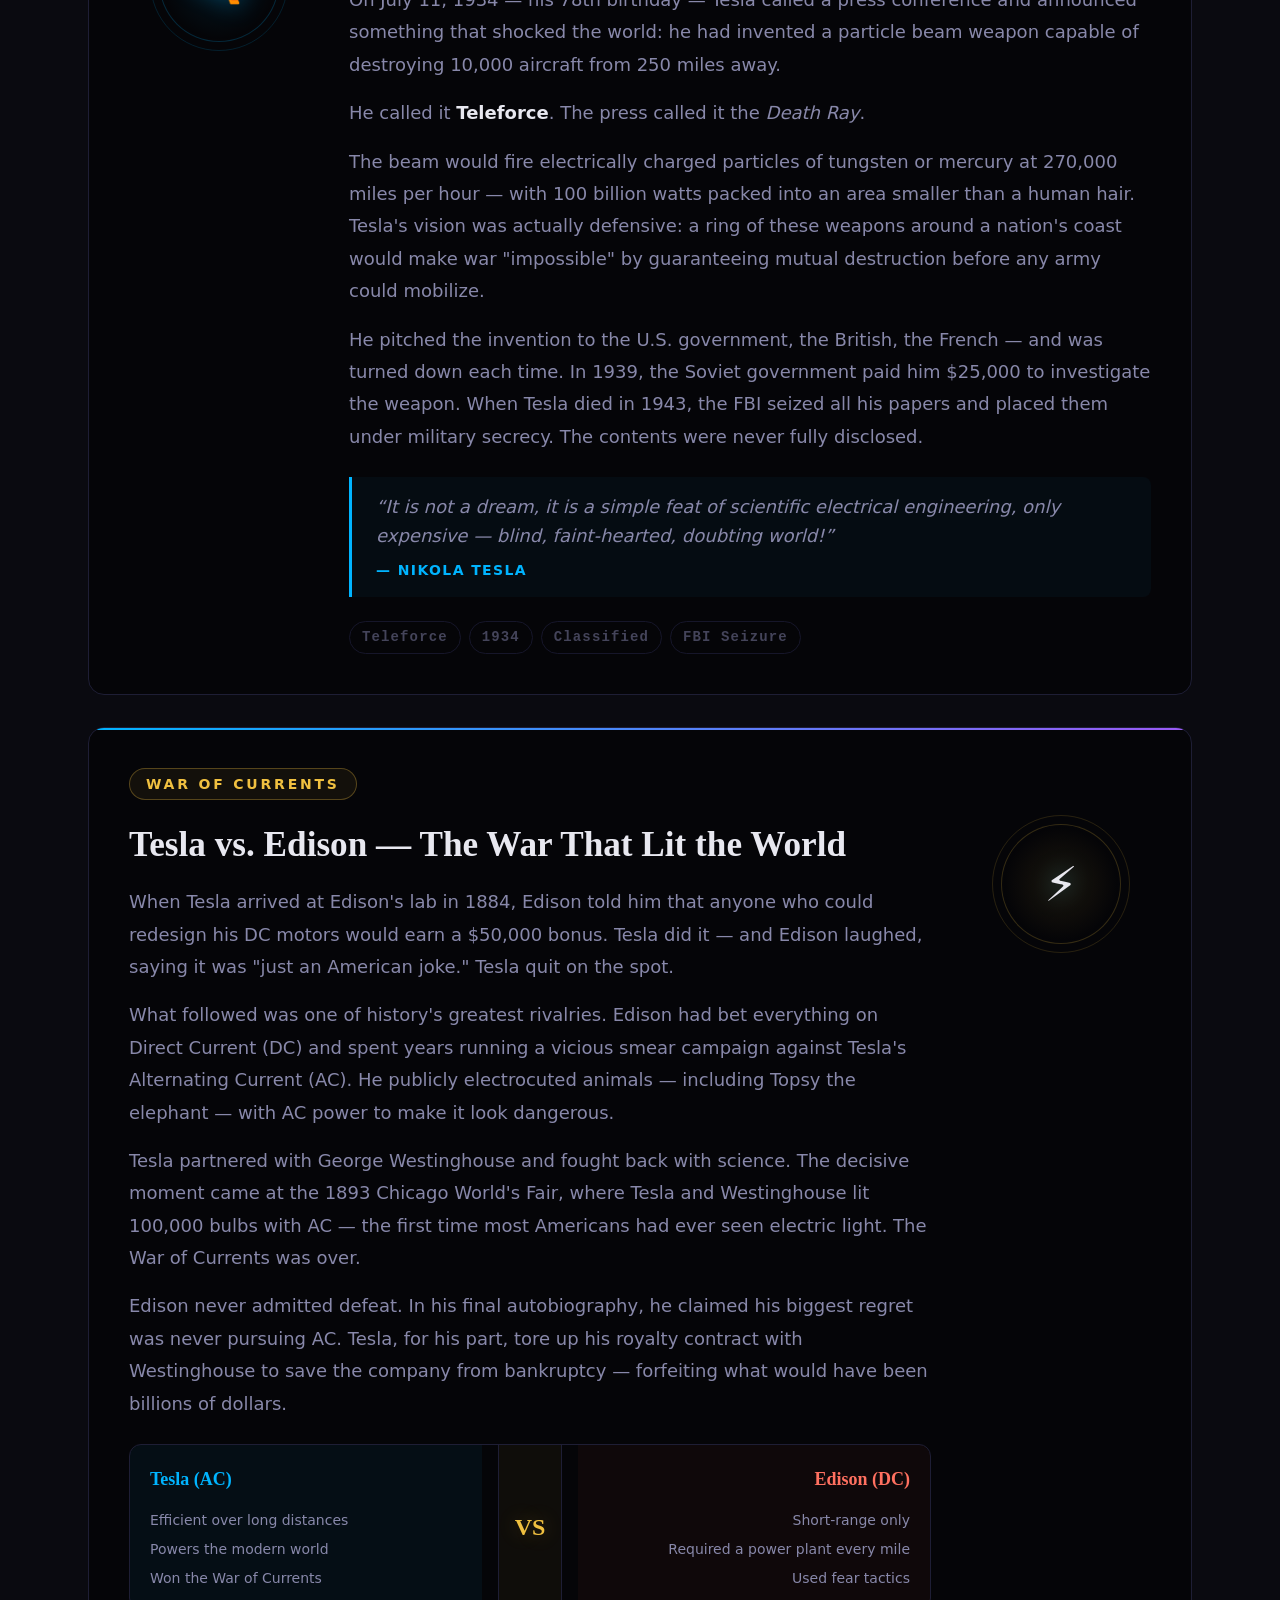
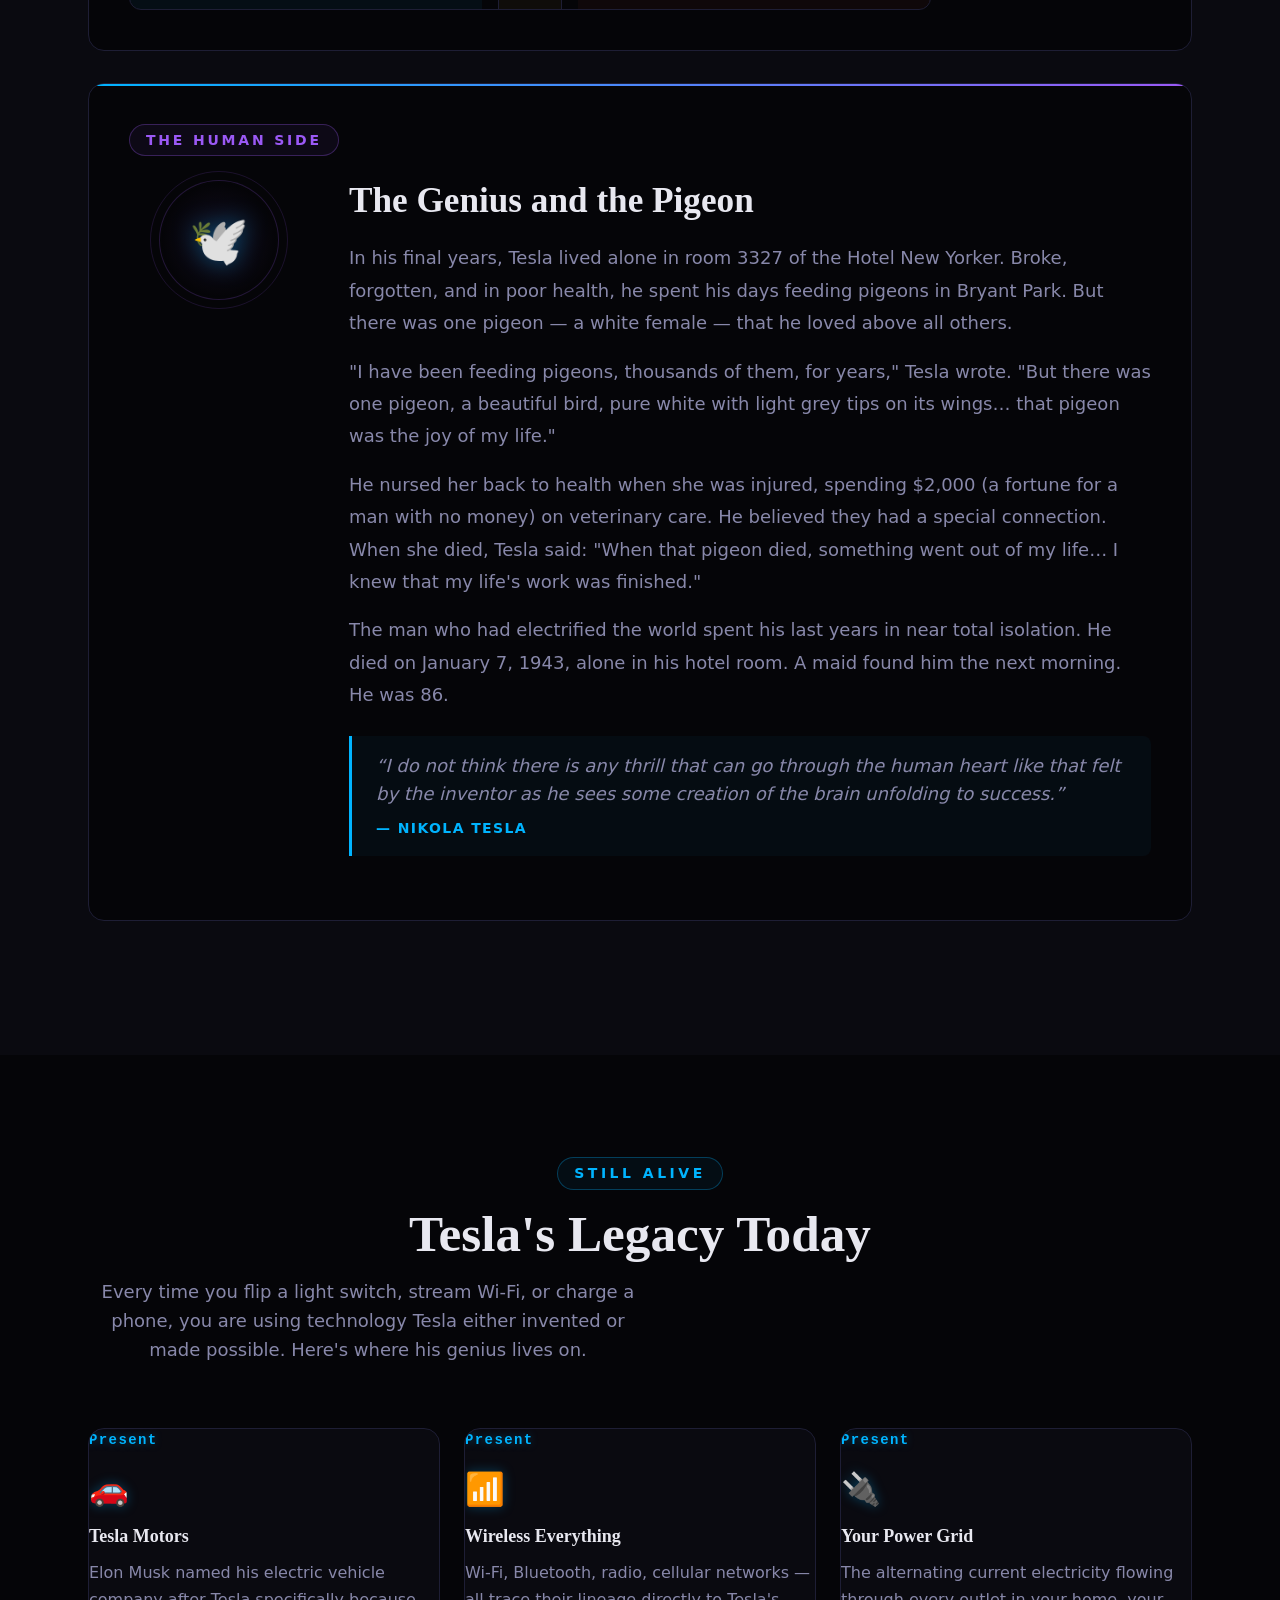
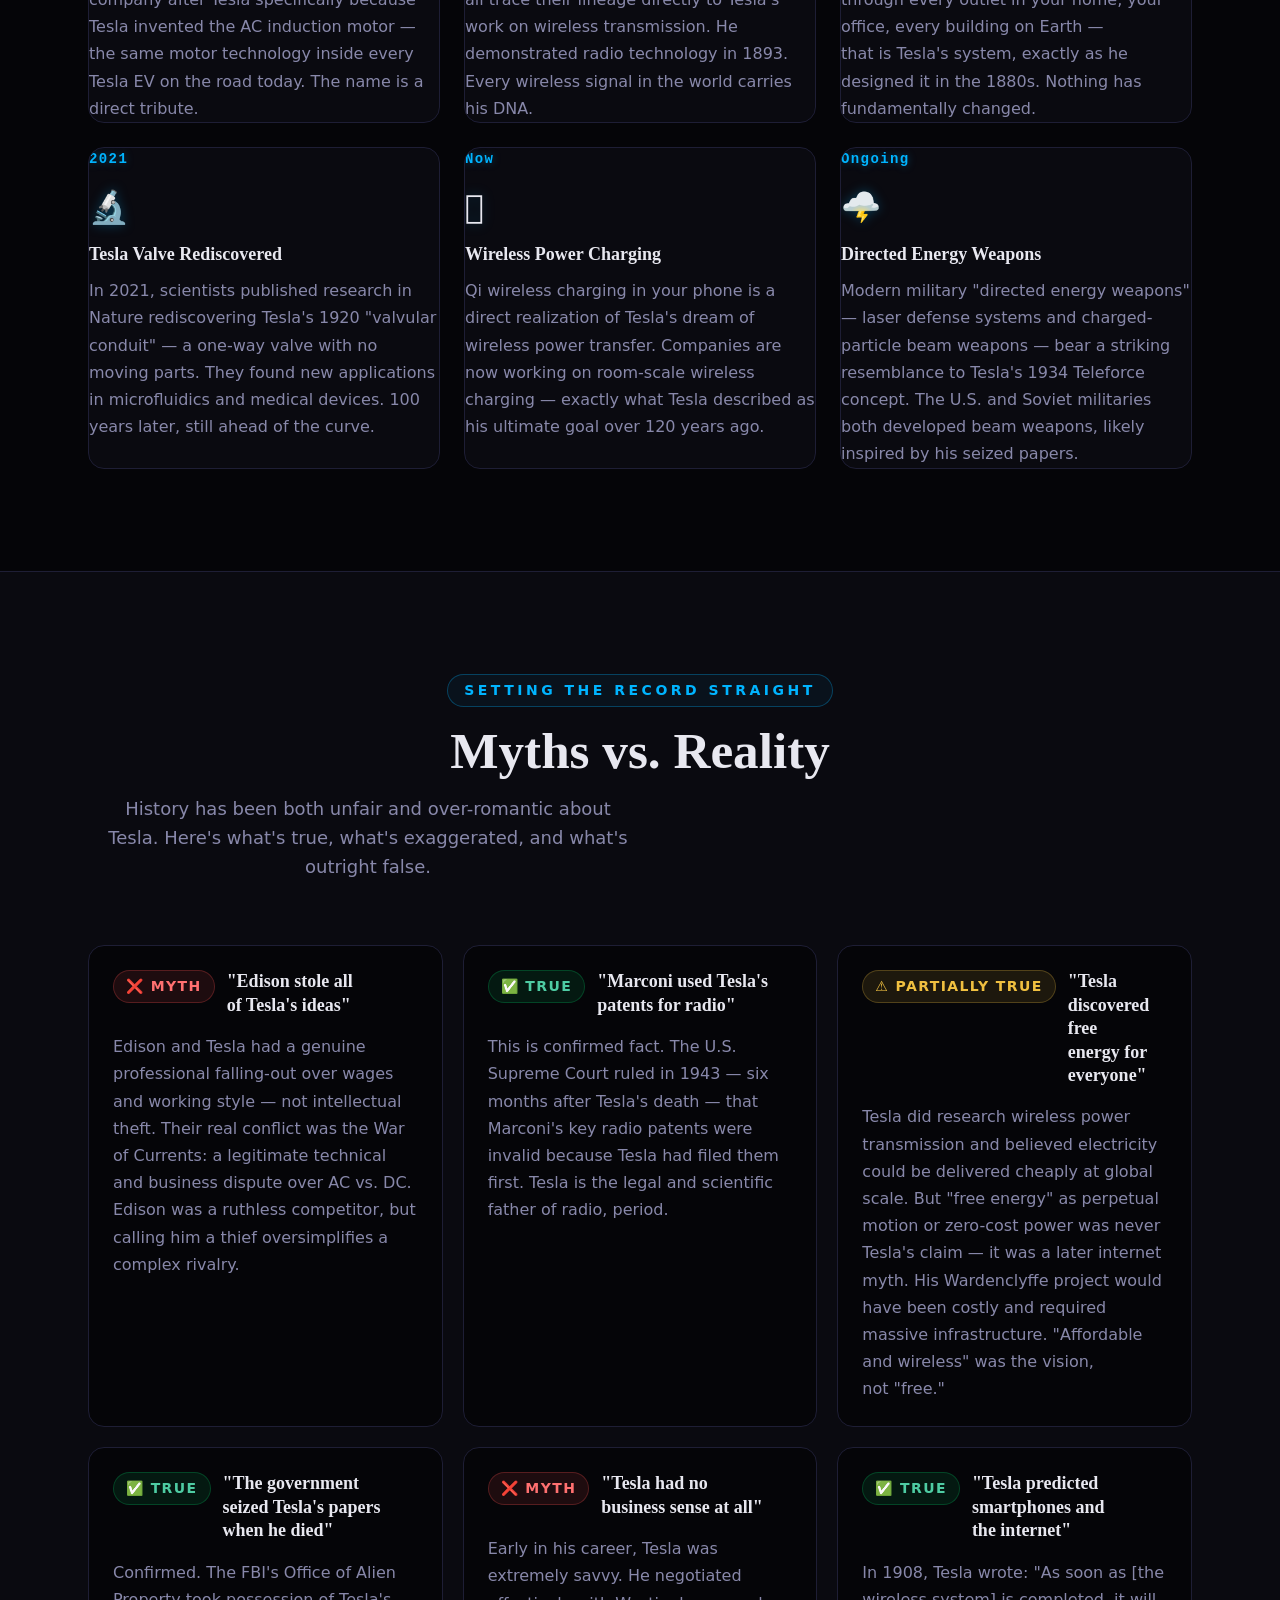
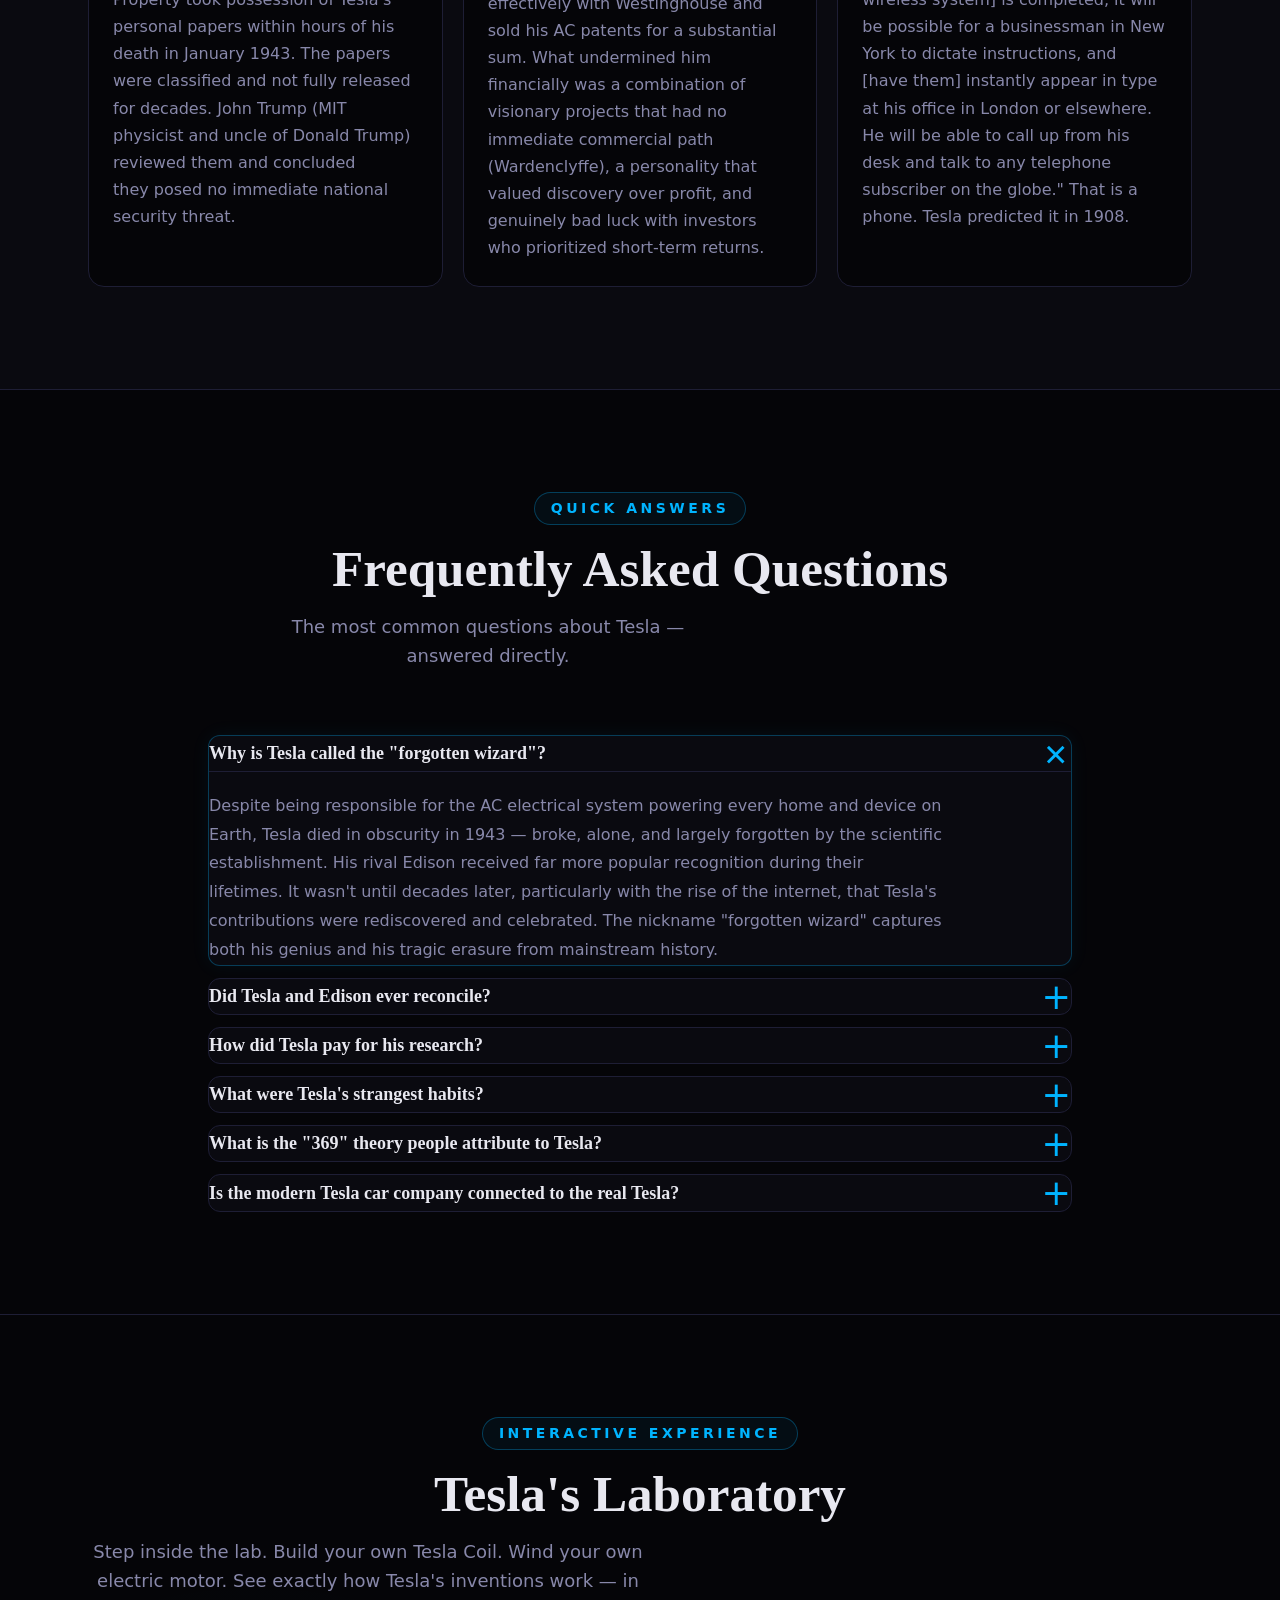
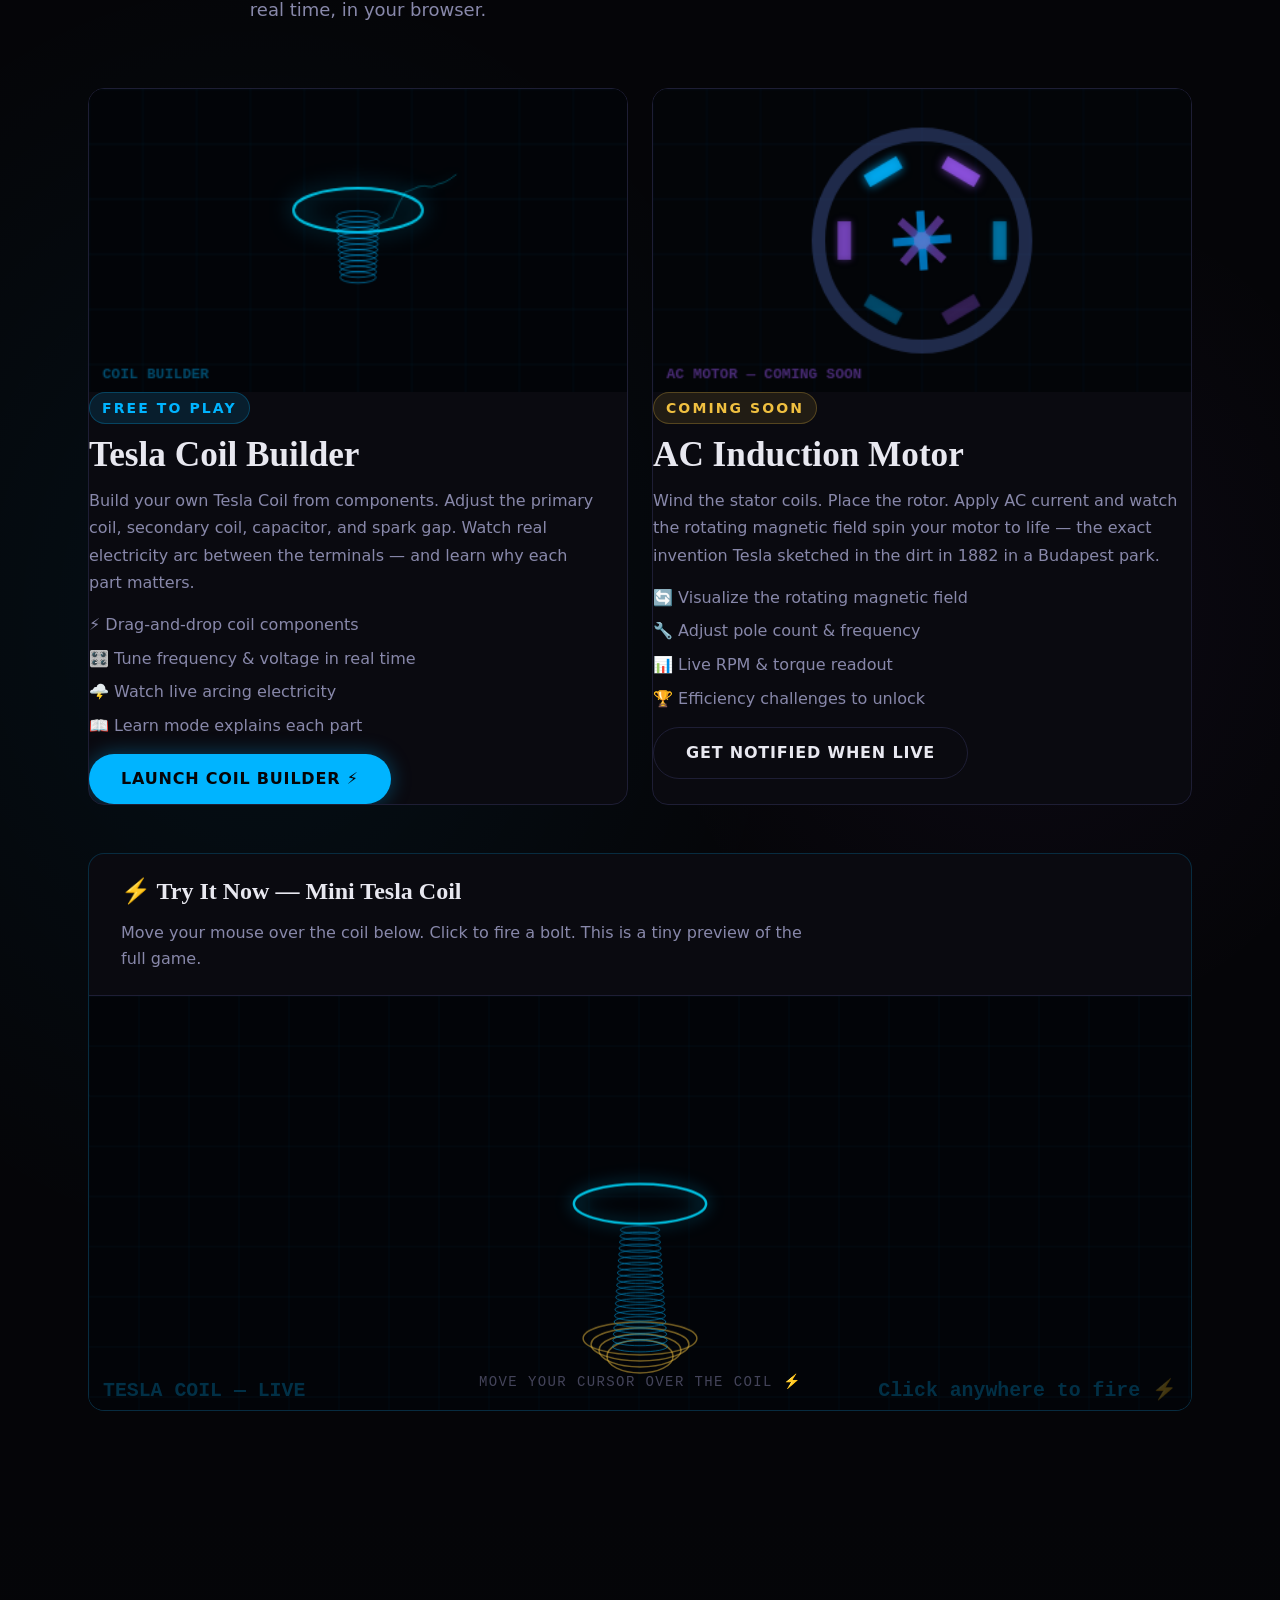
==== commit 72d46ad1: "Daily update 2026-06-29: John Scott Medal anniversary + new video" ====
--- a/index.html
+++ b/index.html
@@ -2,7 +2,7 @@
 
 <html data-theme="dark" lang="en">
 <head><link href="https://www.forgottenwizard.com/" rel="canonical"/>
-<meta charset="utf-8"/><meta content="Nikola Tesla, Tesla biography, Tesla inventions, Tesla facts, Tesla coil, AC electricity, alternating current, Tesla patents, wireless electricity, Wardenclyffe Tower, Tesla vs Edison, War of Currents, rotating magnetic field, induction motor, Tesla Colorado Springs, Tesla predictions, Tesla free energy, Tesla radio invention, Tesla wireless charging, forgotten inventor, Serbian inventor, Tesla legacy, Tesla timeline, Tesla quotes, Tesla documentary, Tesla museum, Tesla Nobel Prize, Tesla death ray, John G. Trump Tesla memo, Tesla papers 1943, Tesla oscillator, Tesla turbine, Tesla valve, polyphase AC, Tesla fluorescent light, Tesla X-ray, Tesla birthday July 10, Tesla death January 7, forgottenwizard, the forgotten wizard, who invented AC electricity, who invented radio, Nikola Tesla facts for kids, Nikola Tesla inventions list, Tesla predictions 2026, Tesla 2026, wireless power transmission 2026, Tesla wireless energy real, Nikola Tesla Museum closure June 2026, Nikola Tesla Museum Belgrade June 28 2026, Nikola Tesla Museum permanent exhibition upgrades, Tesla radiant energy patent US685957A, apparatus for the utilization of radiant energy, NTT wireless power, NTT laser wireless power, Mitsubishi Heavy Industries wireless power, Nanki-Shirahama Airport laser power, Wakayama Prefecture laser power, DARPA wireless energy, Finland wireless electricity, Tesla dream coming true, laser wireless power, laser power transmission, power beaming, power beaming technology, wireless energy transfer, microwave power beaming, space-based solar power, electric arc lamp, commutator for dynamo-electric machines, US 335, 786, US 334, 823, Aalto University Tesla, Finland wireless power 2026, resonant coupling wireless electricity, Tesla resonant coil, wireless IoT power, Tesla 1891 lecture, Tesla 369, Tesla 3 6 9, Tesla numbers obsession, Tesla OCD, Tesla 369 myth, Tesla key to universe, Tesla viral 2026, Tesla manifestation debunked, Tesla Einstein meme, Nikola Tesla Albert Einstein, Slow English Tesla documentary, English Histoverse Nikola Tesla reaction image, Tesla Fluid Propulsion, Fluid Propulsion patent, April 29 1913, DARPA POWER program, laser power beaming 8.6 km, Teravec Technologies, AI restored Nikola Tesla video, lost Tesla footage AI, Ambivalence Nikola Tesla documentary, The Long Shadow Nikola Tesla documentary, Nikola Tesla - The Genius Who Lit the World and Died With Nothing, The History Profile Nikola Tesla documentary, Nikola Tesla: Genius or Mad Scientist, William C Brown microwave power, microwave power beam history, Goldstone 1975 wireless power, NASA wireless power experiment, power beaming history, William Brown helicopter microwave, 30 kilowatt wireless transmission, laser wireless power transmission, Nanki-Shirahama Airport, Wakayama Prefecture, NTT Mitsubishi Heavy Industries laser power, Nikola Tesla genius or mad scientist documentary, Nikola Tesla and Wireless Energy: A Technology Ahead of Its Time, The Reason of Reasons Nikola Tesla documentary, NTT Mitsubishi Heavy Industries wireless power, kilometer-scale power beaming, Nikola Tesla files still classified, Tesla papers 1943, Office of Alien Property Custodian Tesla, Mad Cave Nikola Tesla, Comixology Originals Nikola Tesla, Nikola Tesla graphic novel August 11 2026, The Rest Is Science Nikola Tesla, Nikola Tesla pigeon story, June 6 1884 Tesla arrives New York, Tesla arrived New York City, Tesla technical secrets history simplified, Sleep Saga Nikola Tesla, Wardenclyffe Tower documentary, World Wireless System, Japan space solar power 2026, Ohi-sama JAXA wireless energy, space-based solar power microwave beam, Tesla solar energy vision orbit, Tesla vanished from history books, Tesla antenna power output, radiant energy experiment, atmospheric electric field harvesting, atmospheric electricity harvesting, Tesla confiscated papers, Tesla missing research, Tesla papers after death, Room 3327 Tesla, Hotel New Yorker Room 3327, Tesla missing crates, Tesla Man from the Future exhibition, Tesla Museum Montenegro Niksic, Tesla Museum traveling exhibition 2026, Tesla 170th anniversary 2026, Nikola Tesla papers seized 1943, Tesla archive custody, Tesla files still classified documentary, Wardenclyffe Tower Shoreham, Tesla wireless transmission station, Tesla classified files, Tesla papers seized 1943, Tesla FBI inventory, FBI Tesla files, Tesla archives Belgrade, Tesla rock opera, Tesla Light It Up, Colorado Springs laboratory, wireless power transmission, NASA confirms Tesla wireless energy, Tesla wireless energy fact check, Tesla wireless power myths, teleforce paper 1944, Tesla teleforce, Tesla charged particle beam, Tesla papers seized after death, Tesla OAP inventory, Tesla trunks of papers 1943, Tesla AC system documentary, War of Currents explained, polyphase alternating current, Tesla Niagara Falls power, Wardenclyffe Tower wireless power, DW Documentary Nikola Tesla, Nikola Tesla DW Documentary June 2026, Nikola Tesla visionary who invented our future, inm1Uh6xGCE, Tesla antenna, Tesla antenna viral 2026, ambient energy harvesting, RF energy harvesting, atmospheric electricity harvesting experiment, Tesla antenna microwatts, Tesla antenna milliwatts, Tesla Hotel New Yorker Room 3327, Nikola Tesla Museum Belgrade closure June 28 2026, Nikola Tesla Museum closed June 28 July 2 2026, Nikola Tesla: The Man Who Saw the Future, Tesla documentary David Wiltshire" name="keywords"/>
+<meta charset="utf-8"/><meta content="Nikola Tesla, Tesla biography, Tesla inventions, Tesla facts, Tesla coil, AC electricity, alternating current, Tesla patents, wireless electricity, Wardenclyffe Tower, Tesla vs Edison, War of Currents, rotating magnetic field, induction motor, Tesla Colorado Springs, Tesla predictions, Tesla free energy, Tesla radio invention, Tesla wireless charging, forgotten inventor, Serbian inventor, Tesla legacy, Tesla timeline, Tesla quotes, Tesla documentary, Tesla museum, Tesla Nobel Prize, Tesla death ray, John G. Trump Tesla memo, Tesla papers 1943, Tesla oscillator, Tesla turbine, Tesla valve, polyphase AC, Tesla fluorescent light, Tesla X-ray, Tesla birthday July 10, Tesla death January 7, forgottenwizard, the forgotten wizard, who invented AC electricity, who invented radio, Nikola Tesla facts for kids, Nikola Tesla inventions list, Tesla predictions 2026, Tesla 2026, wireless power transmission 2026, Tesla wireless energy real, Nikola Tesla Museum closure June 2026, Nikola Tesla Museum Belgrade June 28 2026, Nikola Tesla Museum permanent exhibition upgrades, Tesla radiant energy patent US685957A, apparatus for the utilization of radiant energy, NTT wireless power, NTT laser wireless power, Mitsubishi Heavy Industries wireless power, Nanki-Shirahama Airport laser power, Wakayama Prefecture laser power, DARPA wireless energy, Finland wireless electricity, Tesla dream coming true, laser wireless power, laser power transmission, power beaming, power beaming technology, wireless energy transfer, microwave power beaming, space-based solar power, electric arc lamp, commutator for dynamo-electric machines, US 335, 786, US 334, 823, Aalto University Tesla, Finland wireless power 2026, resonant coupling wireless electricity, Tesla resonant coil, wireless IoT power, Tesla 1891 lecture, Tesla 369, Tesla 3 6 9, Tesla numbers obsession, Tesla OCD, Tesla 369 myth, Tesla key to universe, Tesla viral 2026, Tesla manifestation debunked, Tesla Einstein meme, Nikola Tesla Albert Einstein, Slow English Tesla documentary, English Histoverse Nikola Tesla reaction image, Tesla Fluid Propulsion, Fluid Propulsion patent, April 29 1913, DARPA POWER program, laser power beaming 8.6 km, Teravec Technologies, AI restored Nikola Tesla video, lost Tesla footage AI, Ambivalence Nikola Tesla documentary, The Long Shadow Nikola Tesla documentary, Nikola Tesla - The Genius Who Lit the World and Died With Nothing, The History Profile Nikola Tesla documentary, Nikola Tesla: Genius or Mad Scientist, William C Brown microwave power, microwave power beam history, Goldstone 1975 wireless power, NASA wireless power experiment, power beaming history, William Brown helicopter microwave, 30 kilowatt wireless transmission, laser wireless power transmission, Nanki-Shirahama Airport, Wakayama Prefecture, NTT Mitsubishi Heavy Industries laser power, Nikola Tesla genius or mad scientist documentary, Nikola Tesla and Wireless Energy: A Technology Ahead of Its Time, The Reason of Reasons Nikola Tesla documentary, NTT Mitsubishi Heavy Industries wireless power, kilometer-scale power beaming, Nikola Tesla files still classified, Tesla papers 1943, Office of Alien Property Custodian Tesla, Mad Cave Nikola Tesla, Comixology Originals Nikola Tesla, Nikola Tesla graphic novel August 11 2026, The Rest Is Science Nikola Tesla, Nikola Tesla pigeon story, June 6 1884 Tesla arrives New York, Tesla arrived New York City, Tesla technical secrets history simplified, Sleep Saga Nikola Tesla, Wardenclyffe Tower documentary, World Wireless System, Japan space solar power 2026, Ohi-sama JAXA wireless energy, space-based solar power microwave beam, Tesla solar energy vision orbit, Tesla vanished from history books, Tesla antenna power output, radiant energy experiment, atmospheric electric field harvesting, atmospheric electricity harvesting, Tesla confiscated papers, Tesla missing research, Tesla papers after death, Room 3327 Tesla, Hotel New Yorker Room 3327, Tesla missing crates, Tesla Man from the Future exhibition, Tesla Museum Montenegro Niksic, Tesla Museum traveling exhibition 2026, Tesla 170th anniversary 2026, Nikola Tesla papers seized 1943, Tesla archive custody, Tesla files still classified documentary, Wardenclyffe Tower Shoreham, Tesla wireless transmission station, Tesla classified files, Tesla papers seized 1943, Tesla FBI inventory, FBI Tesla files, Tesla archives Belgrade, Tesla rock opera, Tesla Light It Up, Colorado Springs laboratory, wireless power transmission, NASA confirms Tesla wireless energy, Tesla wireless energy fact check, Tesla wireless power myths, teleforce paper 1944, Tesla teleforce, Tesla charged particle beam, Tesla papers seized after death, Tesla OAP inventory, Tesla trunks of papers 1943, Tesla AC system documentary, War of Currents explained, polyphase alternating current, Tesla Niagara Falls power, Wardenclyffe Tower wireless power, DW Documentary Nikola Tesla, Nikola Tesla DW Documentary June 2026, Nikola Tesla visionary who invented our future, inm1Uh6xGCE, Tesla antenna, Tesla antenna viral 2026, ambient energy harvesting, RF energy harvesting, atmospheric electricity harvesting experiment, Tesla antenna microwatts, Tesla antenna milliwatts, Tesla Hotel New Yorker Room 3327, Nikola Tesla Museum Belgrade closure June 28 2026, Nikola Tesla Museum closed June 28 July 2 2026, Nikola Tesla: The Man Who Saw the Future, Tesla documentary David Wiltshire, John Scott Medal Nikola Tesla, rotating magnetic field award" name="keywords"/>
 <meta content="width=device-width, initial-scale=1.0" name="viewport"/>
 <!-- ═══ SECURITY HEADERS ═══ -->
 <!-- Content Security Policy: restrict resource origins -->
@@ -48,7 +48,7 @@
         "target": "https://www.forgottenwizard.com/?s={search_term_string}",
         "query-input": "required name=search_term_string"
       },
-      "dateModified": "2026-06-28"
+      "dateModified": "2026-06-29"
     },
     {
       "@type": "WebPage",
@@ -89,7 +89,7 @@
           }
         ]
       },
-      "dateModified": "2026-06-28"
+      "dateModified": "2026-06-29"
     },
     {
       "@type": "Person",
@@ -153,7 +153,7 @@
         "https://www.pbs.org/tesla/",
         "https://teslaresearchlibrary.com/"
       ],
-      "dateModified": "2026-06-28"
+      "dateModified": "2026-06-29"
     },
     {
       "@type": "Article",
@@ -176,7 +176,7 @@
       "image": "https://www.forgottenwizard.com/images/og-image-final.png",
       "mainEntityOfPage": "https://www.forgottenwizard.com/",
       "keywords": "Nikola Tesla, Tesla inventions, AC electricity, Tesla coil, wireless power, Tesla patents, War of Currents, Wardenclyffe Tower",
-      "dateModified": "2026-06-28"
+      "dateModified": "2026-06-29"
     },
     {
       "@type": "FAQPage",
@@ -230,7 +230,7 @@
           }
         }
       ],
-      "dateModified": "2026-06-28"
+      "dateModified": "2026-06-29"
     }
   ]
 }</script>
@@ -984,6 +984,18 @@
 <div class="news-grid" id="news-grid">
 <article class="news-card news-card--featured fade-in" itemscope itemtype="https://schema.org/BlogPosting">
   <div class="news-card__label news-card__label--hot">🔴 Latest</div>
+  <h3 class="news-card__title" itemprop="headline">June 29, 1934: Tesla receives Philadelphia’s John Scott Medal for the rotating magnetic field</h3>
+  <p class="news-card__meta"><time datetime="2026-06">June 2026</time> · 4 min read</p>
+  <p class="news-card__excerpt" itemprop="description">On June 29, 1934, Nikola Tesla was honored by the City of Philadelphia with the John Scott Medal—an award recognizing inventions that improve “the comfort, welfare, and happiness” of humankind. The citation tied to Tesla’s rotating magnetic field, the breakthrough that made practical AC induction motors possible and helped turn alternating current into an industrial workhorse. It’s a useful anniversary to remember: Tesla’s most world-changing work wasn’t a mystery device, but a set of electromagnetic ideas that engineers could measure, build, and scale. When you flip on an electric motor today, you’re seeing that legacy in motion.</p>
+  <div class="news-card__tags">
+    <span class="news-tag">Anniversary</span>
+    <span class="news-tag">AC Power</span>
+    <span class="news-tag">Rotating Field</span>
+  </div>
+</article>
+
+<article class="news-card fade-in" itemscope itemtype="https://schema.org/BlogPosting">
+  <div class="news-card__label">Previous</div>
   <h3 class="news-card__title" itemprop="headline">Nikola Tesla Museum in Belgrade closes June 28–July 2 for permanent-exhibit upgrades</h3>
   <p class="news-card__meta"><time datetime="2026-06">June 2026</time> · 4 min read</p>
   <p class="news-card__excerpt" itemprop="description">The Nikola Tesla Museum in Belgrade announced a short closure from June 28 through July 2 while staff upgrade the permanent exhibition. For visitors, it’s a reminder that Tesla’s legacy is actively maintained through archives, artifacts, and ongoing curatorial work—not just internet myths. If you’re planning a trip, check the museum’s official schedule before you go. And for everyone else: museum projects like this help preserve the primary sources that keep Tesla’s real engineering story grounded in evidence.</p>
@@ -1055,17 +1067,6 @@
 <span class="news-tag">History</span>
 </div>
 </article>
-<article class="news-card fade-in" itemscope="" itemtype="https://schema.org/BlogPosting">
-<!-- Latest label moved to newest post -->
-<h3 class="news-card__title" itemprop="headline">“NASA Confirms Tesla’s Wireless Energy is Finally Real”? A fact-check on viral 2026 claims</h3>
-<p class="news-card__meta"><time datetime="2026-06">June 2026</time> · 5 min read</p>
-<p class="news-card__excerpt" itemprop="description">A new 2026 YouTube video claims that NASA and major universities have “confirmed” Tesla’s century-old wireless-energy vision. The underlying idea — wireless power transfer — is absolutely real, but it usually means near-field inductive or resonant coupling over short distances, not globe-spanning free energy. Tesla’s Wardenclyffe-era proposals mixed genuine engineering insight with unproven assumptions about how the Earth and upper atmosphere could be used as a transmission medium. The best way to learn from the hype is to separate modern, measured wireless-power research from grand claims that cite institutions without primary technical evidence.</p>
-<div class="news-card__tags">
-<span class="news-tag">Wireless Power</span>
-<span class="news-tag">Myth vs Fact</span>
-<span class="news-tag">YouTube</span>
-</div>
-</article>
 
 </div><!-- /news-grid -->
 <!-- YOUTUBE VIDEO SECTION -->
@@ -1073,6 +1074,18 @@
 <h3 class="video-section__title">Watch: Tesla Documentaries &amp; Discoveries</h3>
 <p class="video-section__sub">The best Tesla content on the web — curated for the true believer.</p>
 <div class="video-grid" id="video-grid">
+<div class="video-card fade-in">
+  <div class="video-card__embed">
+    <iframe src="https://www.youtube.com/embed/wTuEuEEtDNc" title="NASA Confirms: Tesla’s Wireless Energy is Finally Real" loading="lazy"
+      allow="accelerometer; autoplay; clipboard-write; encrypted-media; gyroscope; picture-in-picture"
+      allowfullscreen></iframe>
+  </div>
+  <div class="video-card__info">
+    <span class="video-card__badge">Explainer</span>
+    <h4 class="video-card__title">Wireless power: what’s real vs hype</h4>
+    <p class="video-card__desc">A 2026 video that contrasts modern wireless-power methods with big claims about Wardenclyffe-era “free energy.”</p>
+  </div>
+</div>
 <div class="video-card fade-in">
   <div class="video-card__embed">
     <iframe src="https://www.youtube.com/embed/8jRE5aX-DPE" title="Nikola Tesla: The Man Who Saw the Future" loading="lazy"
@@ -1123,16 +1136,6 @@
 <span class="video-card__badge">Documentary</span>
 <h4 class="video-card__title">Room 3327: the missing papers story</h4>
 <p class="video-card__desc">A June 2026 documentary about Tesla’s last hotel room, the seizure of his papers, and the “missing crates” mystery.</p>
-</div>
-</div>
-<div class="video-card fade-in">
-<div class="video-card__embed">
-<iframe allow="accelerometer; autoplay; clipboard-write; encrypted-media; gyroscope; picture-in-picture" allowfullscreen="" loading="lazy" src="https://www.youtube.com/embed/fFAv5x0qVZQ" title="This $12 Tesla Antenna Actually Produces Real Power — But Here's The Truth About How Much"></iframe>
-</div>
-<div class="video-card__info">
-<span class="video-card__badge">Experiment</span>
-<h4 class="video-card__title">A “Tesla antenna” tested (with real numbers)</h4>
-<p class="video-card__desc">A 2026 build-and-measure video that shows atmospheric harvesting is real — but only at milliwatt scales.</p>
 </div>
 </div>
 </div></div></section>
